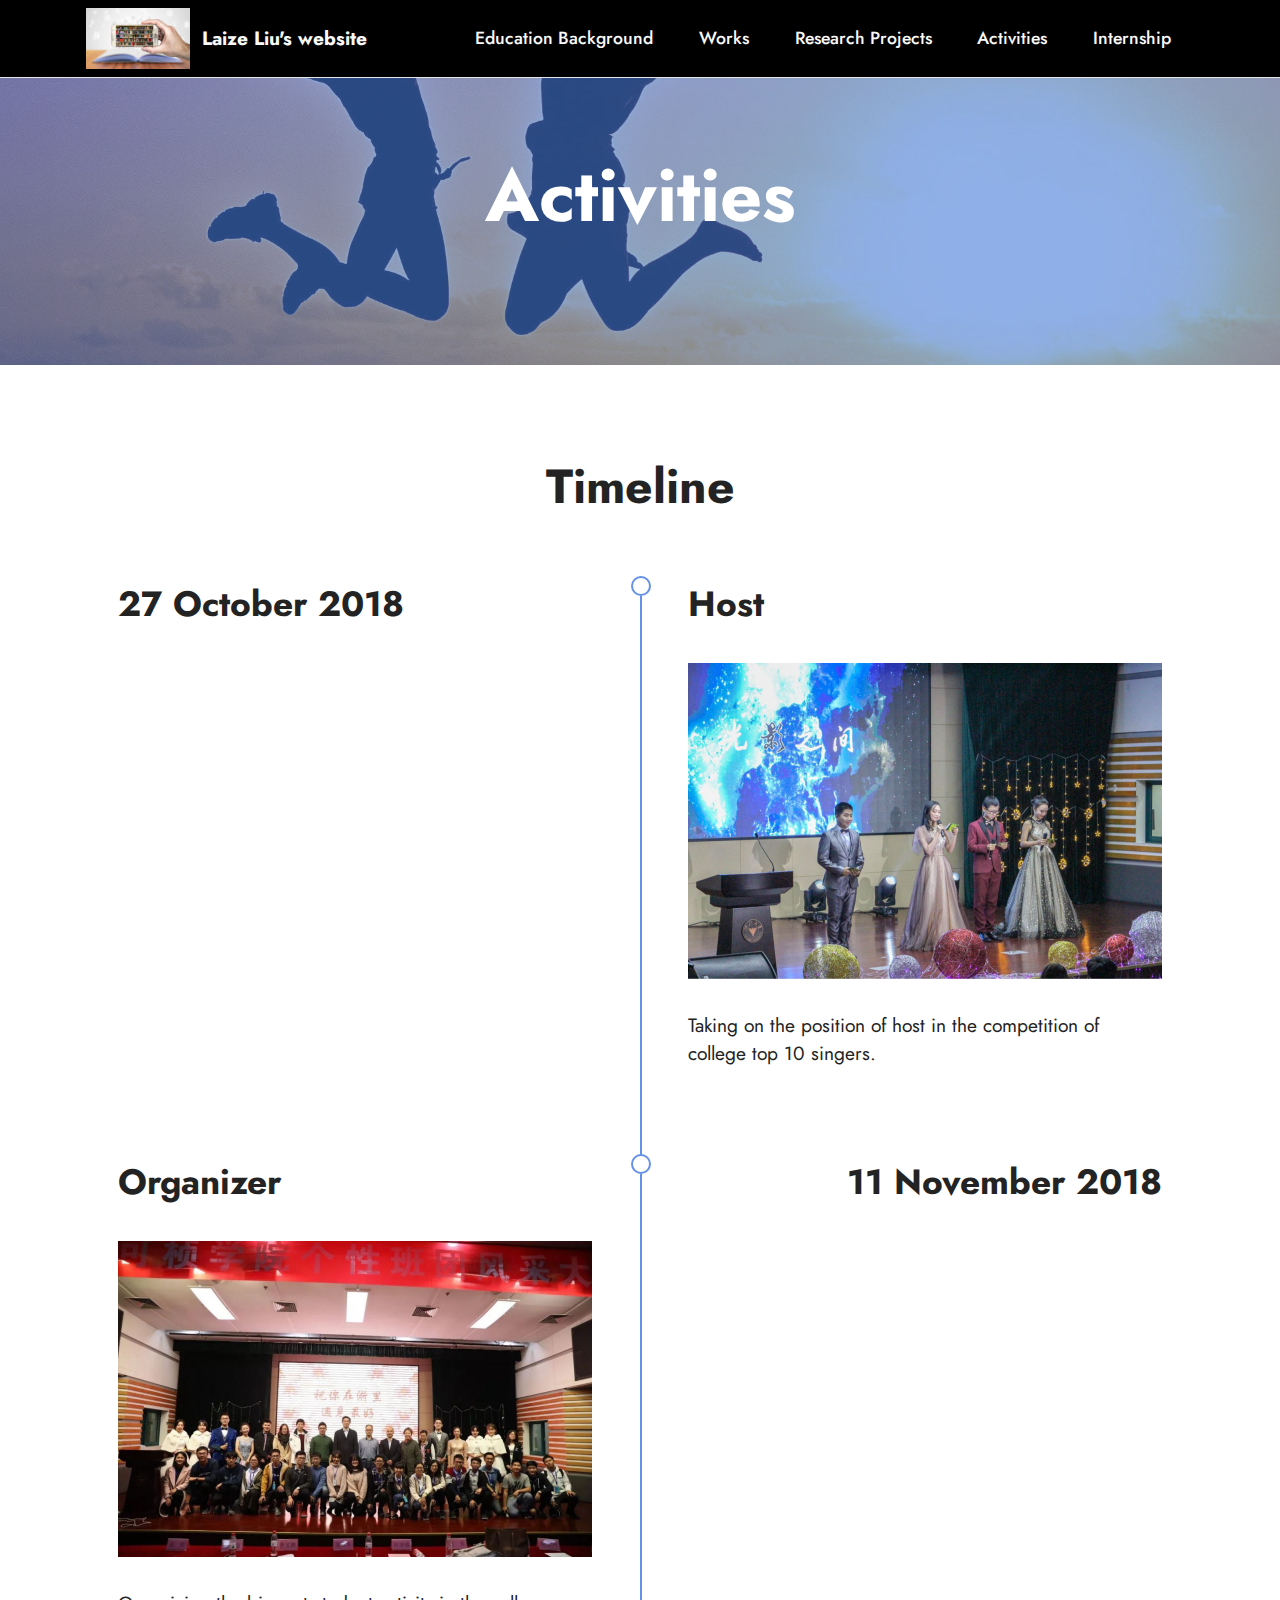
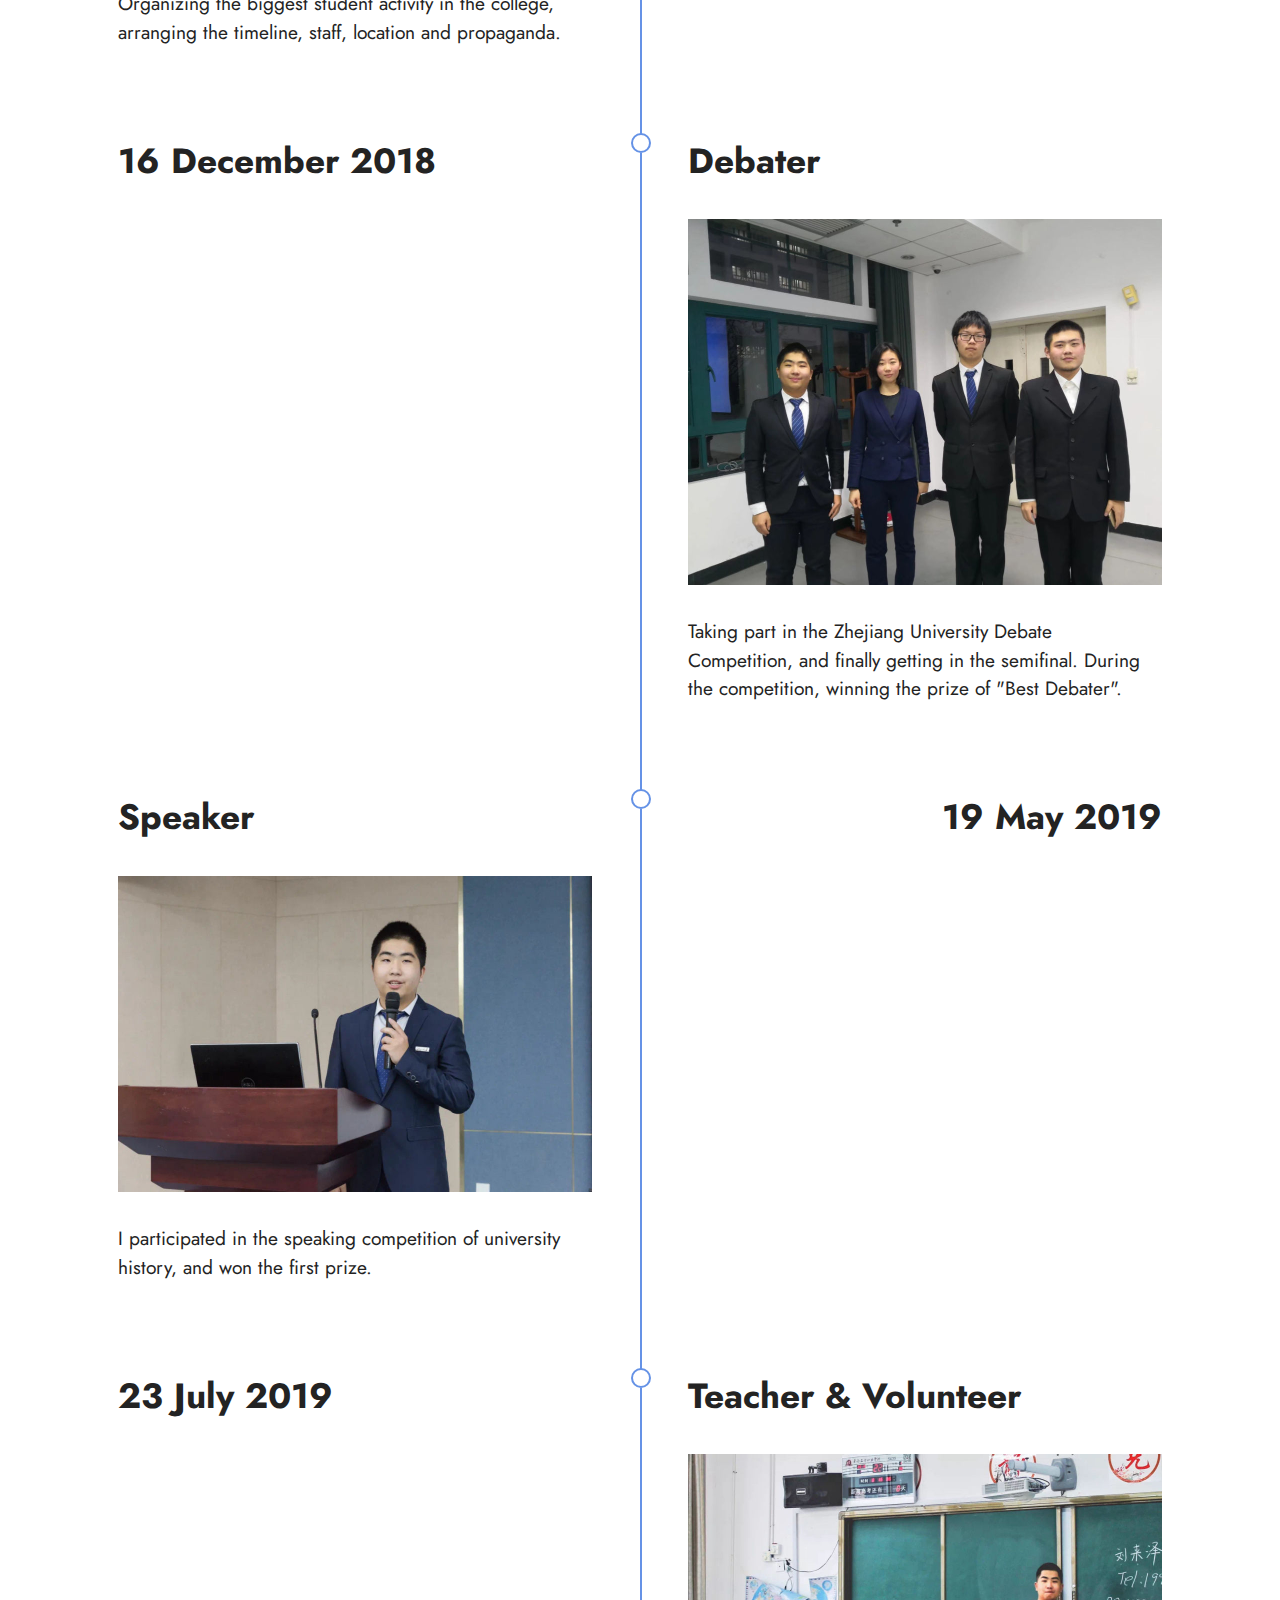
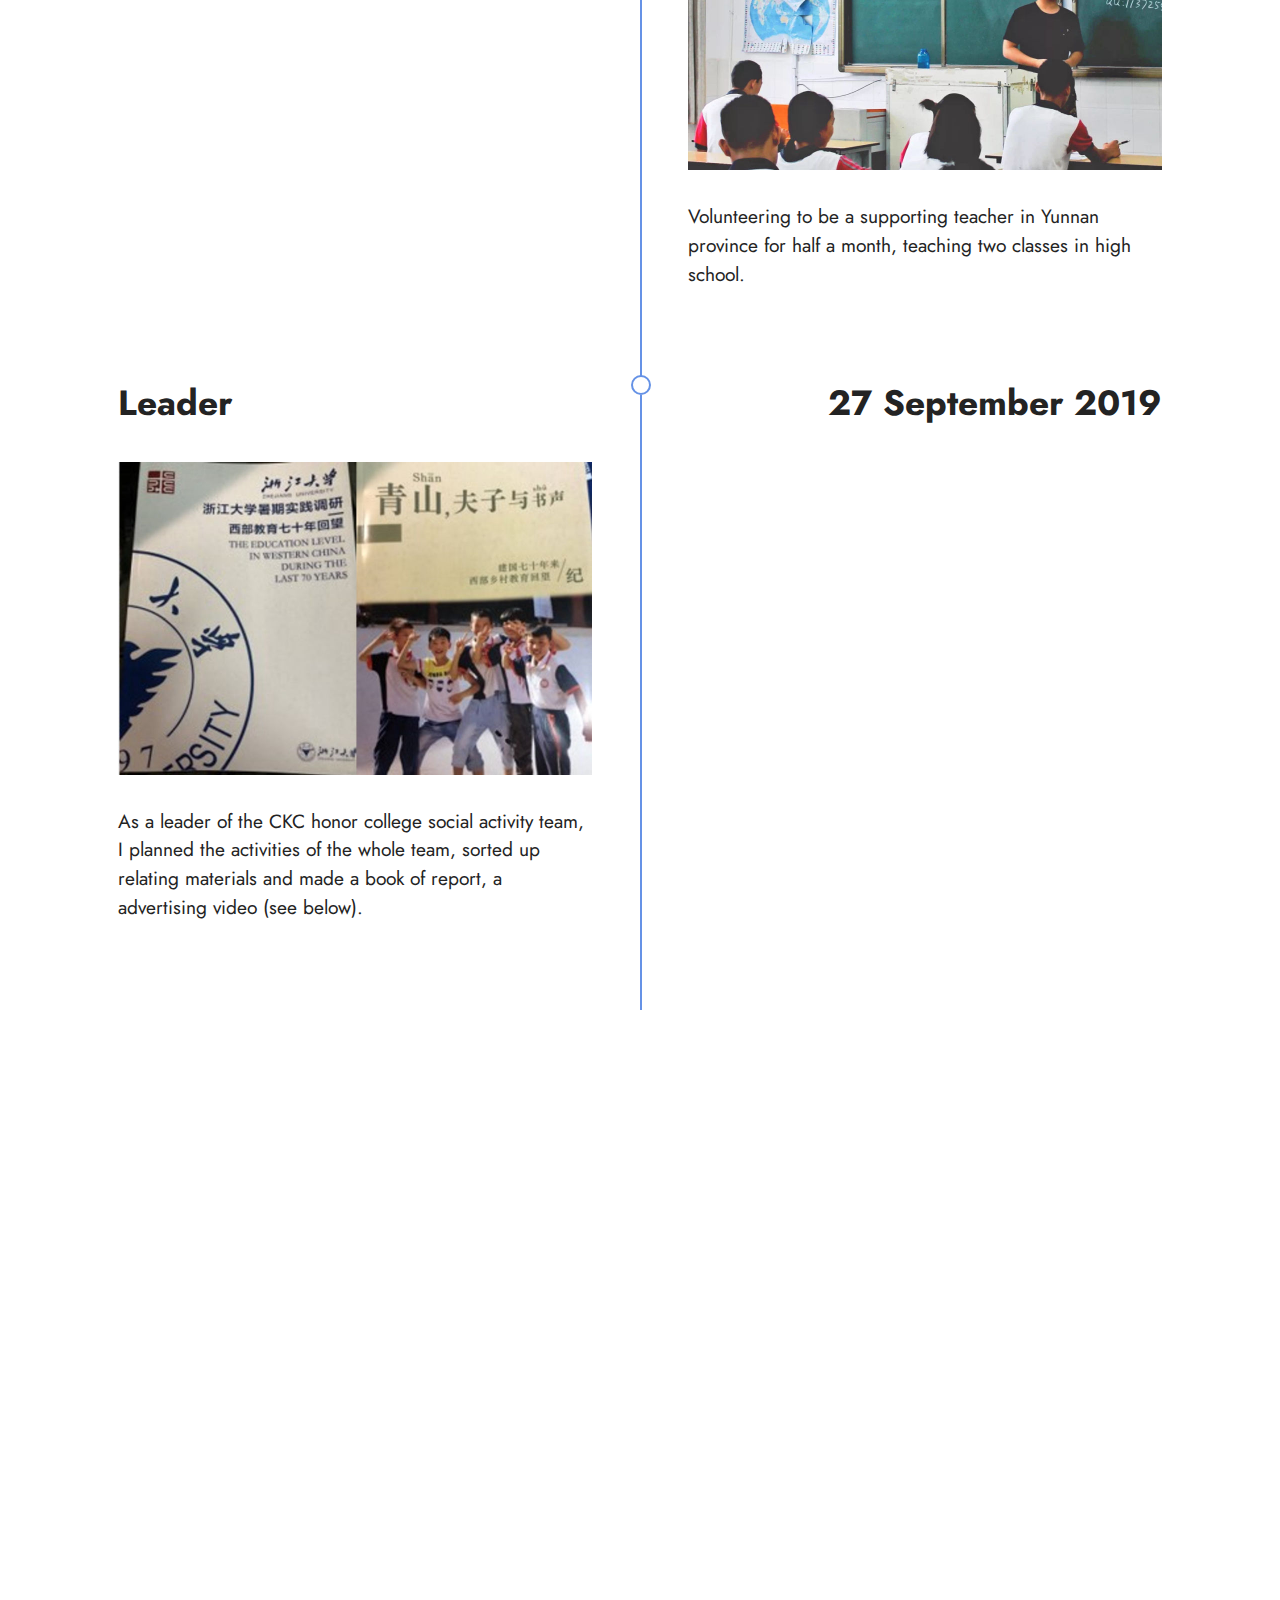
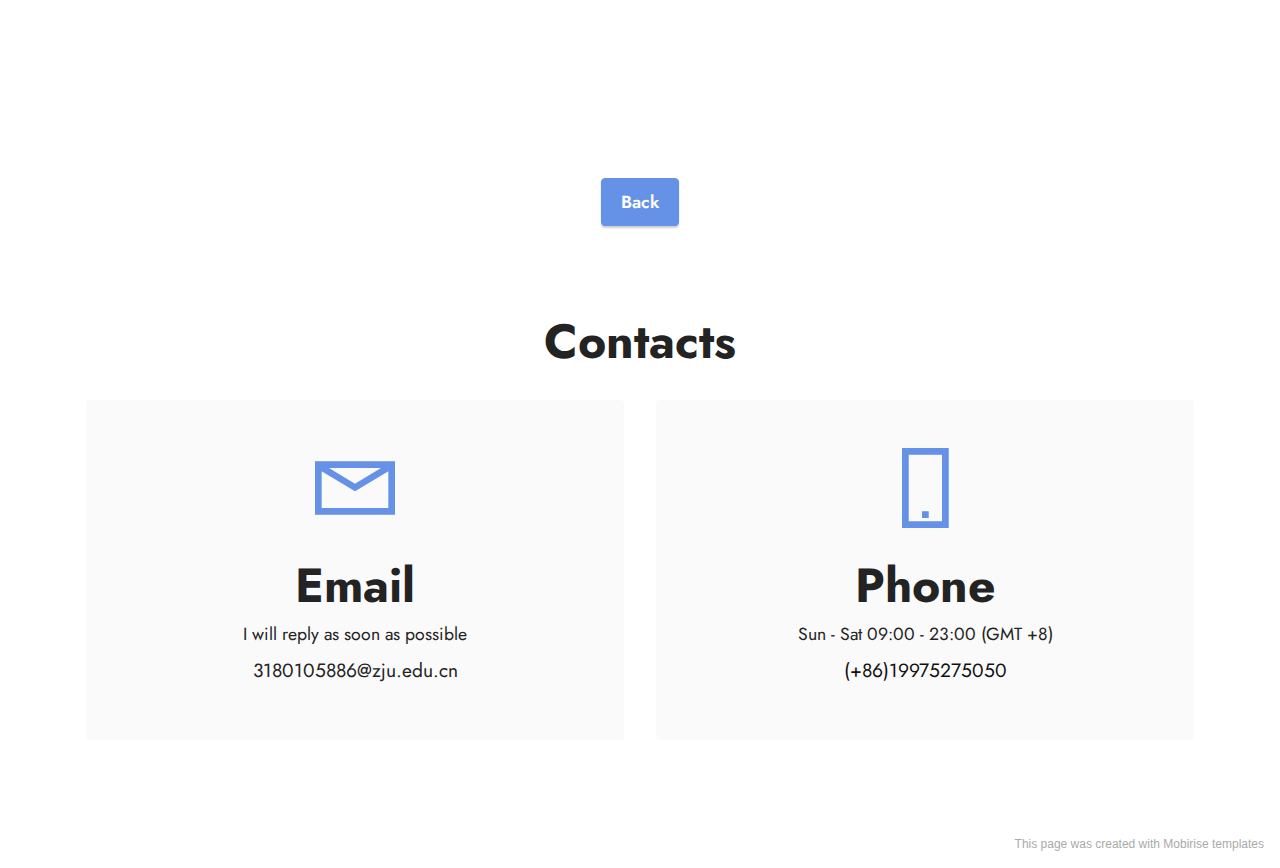
==== activities.html @ 21afbe55 "create github pages" ====
<!DOCTYPE html>
<html  >
<head>
  <!-- Site made with Mobirise Website Builder v5.3.5, https://mobirise.com -->
  <meta charset="UTF-8">
  <meta http-equiv="X-UA-Compatible" content="IE=edge">
  <meta name="generator" content="Mobirise v5.3.5, mobirise.com">
  <meta name="viewport" content="width=device-width, initial-scale=1, minimum-scale=1">
  <link rel="shortcut icon" href="assets/images/mbr-121x71.jpg" type="image/x-icon">
  <meta name="description" content="">
  
  
  <title>Activities</title>
  <link rel="stylesheet" href="assets/web/assets/mobirise-icons2/mobirise2.css">
  <link rel="stylesheet" href="assets/tether/tether.min.css">
  <link rel="stylesheet" href="assets/bootstrap/css/bootstrap.min.css">
  <link rel="stylesheet" href="assets/bootstrap/css/bootstrap-grid.min.css">
  <link rel="stylesheet" href="assets/bootstrap/css/bootstrap-reboot.min.css">
  <link rel="stylesheet" href="assets/dropdown/css/style.css">
  <link rel="stylesheet" href="assets/socicon/css/styles.css">
  <link rel="stylesheet" href="assets/theme/css/style.css">
  <link rel="preload" href="https://fonts.googleapis.com/css?family=Jost:100,200,300,400,500,600,700,800,900,100i,200i,300i,400i,500i,600i,700i,800i,900i&display=swap" as="style" onload="this.onload=null;this.rel='stylesheet'">
  <noscript><link rel="stylesheet" href="https://fonts.googleapis.com/css?family=Jost:100,200,300,400,500,600,700,800,900,100i,200i,300i,400i,500i,600i,700i,800i,900i&display=swap"></noscript>
  <link rel="preload" as="style" href="assets/mobirise/css/mbr-additional.css"><link rel="stylesheet" href="assets/mobirise/css/mbr-additional.css" type="text/css">
  
  
  
  
</head>
<body>
  
  <section class="menu cid-s48OLK6784" once="menu" id="menu1-2c">
    
    <nav class="navbar navbar-dropdown navbar-fixed-top navbar-expand-lg">
        <div class="container">
            <div class="navbar-brand">
                <span class="navbar-logo">
                    <a href="https://mobiri.se">
                        <img src="assets/images/mbr-121x71.jpg" alt="Mobirise" style="height: 3.8rem;">
                    </a>
                </span>
                <span class="navbar-caption-wrap"><a class="navbar-caption text-white text-primary display-7" href="index.html#header11-k">Laize Liu's website</a></span>
            </div>
            <button class="navbar-toggler" type="button" data-toggle="collapse" data-target="#navbarSupportedContent" aria-controls="navbarNavAltMarkup" aria-expanded="false" aria-label="Toggle navigation">
                <div class="hamburger">
                    <span></span>
                    <span></span>
                    <span></span>
                    <span></span>
                </div>
            </button>
            <div class="collapse navbar-collapse" id="navbarSupportedContent">
                <ul class="navbar-nav nav-dropdown nav-right" data-app-modern-menu="true"><li class="nav-item"><a class="nav-link link text-white text-primary display-4" href="page1.html#info3-1q">Education Background</a></li><li class="nav-item"><a class="nav-link link text-white text-primary display-4" href="page2.html#info3-1x">Works</a></li><li class="nav-item"><a class="nav-link link text-white text-primary display-4" href="page3.html#info3-27">Research Projects</a></li><li class="nav-item"><a class="nav-link link text-white text-primary display-4" href="page4.html#info3-2d">Activities</a></li><li class="nav-item"><a class="nav-link link text-white text-primary display-4" href="page5.html#info3-2h">Internship</a></li></ul>
                
                
            </div>
        </div>
    </nav>

</section>

<section class="info3 cid-sxgIgjSvx6" id="info3-2d">

    

    <div class="mbr-overlay" style="opacity: 0.6; background-color: rgb(68, 121, 217);">
    </div>

    <div class="container">
        <div class="row justify-content-center">
            <div class="card col-12 col-lg-10">
                <div class="card-wrapper">
                    <div class="card-box align-center">
                        <h4 class="card-title mbr-fonts-style align-center mb-4 display-1"><strong>Activities</strong></h4>
                        
                        
                    </div>
                </div>
            </div>
        </div>
    </div>
</section>

<section class="timeline1 cid-sxgIicBcne" id="timeline1-2e">
    
    
    <div class="timelines-container container" mbri-timelines="">
        <div class="mbr-section-head">
            <h3 class="mbr-section-title mbr-fonts-style align-center mb-0 display-2">
                <strong>Timeline</strong>
            </h3>
            
        </div>
        <div class="row timeline-element mb-2 mt-4">
            <div class="timeline-date col-12 col-md-6">
                <div class="timeline-date-wrapper">
                    <p class="mbr-timeline-date mbr-fonts-style display-5">
                        <strong>27 October 2018</strong></p>
                </div>
            </div>
            <span class="iconBackground"></span>
            <div class="col-12 col-md-6">
                <div class="timeline-text-wrapper">
                    <h4 class="mbr-timeline-title mbr-fonts-style mb-4 display-5">
                        <strong>Host</strong></h4>
                    <div class="image-wrapper mb-4">
                        <img src="assets/images/share-948x632.jpg" alt="Mobirise" title="">
                    </div>
                    <p class="mbr-text mbr-fonts-style display-7">Taking on the position of host in the competition of college top 10 singers.</p>
                </div>
            </div>
        </div>
        <div class="row timeline-element mb-2">
            <div class="col-12 col-md-6">
                <div class="timeline-text-wrapper">
                    <h4 class="mbr-timeline-title mbr-fonts-style mb-4 display-5">
                        <strong>Organizer</strong></h4>
                    <div class="image-wrapper mb-4">
                        <img src="assets/images/img-1909-948x632.jpg" alt="Mobirise" title="">
                    </div>
                    <p class="mbr-text mbr-fonts-style display-7">Organizing the biggest student activity in the college, arranging the timeline, staff, location and propaganda.</p>
                </div>
            </div>
            <span class="iconBackground"></span>
            <div class="timeline-date col-12 col-md-6">
                <div class="timeline-date-wrapper">
                    <p class="mbr-timeline-date mbr-fonts-style display-5"><strong>11 November 2018</strong></p>
                </div>
            </div>
        </div>
        <div class="row timeline-element mb-2">
            <div class="timeline-date col-12 col-md-6">
                <div class="timeline-date-wrapper">
                    <p class="mbr-timeline-date mbr-fonts-style display-5"><strong>16 December 2018</strong></p>
                </div>
            </div>
            <span class="iconBackground"></span>
            <div class="col-12 col-md-6">
                <div class="timeline-text-wrapper">
                    <h4 class="mbr-timeline-title mbr-fonts-style mb-4 display-5">
                        <strong>Debater</strong></h4>
                    <div class="image-wrapper mb-4">
                        <img src="assets/images/kjh-948x731.jpg" alt="Mobirise" title="">
                    </div>
                    <p class="mbr-text mbr-fonts-style display-7">Taking part in the Zhejiang University Debate Competition, and finally getting in the semifinal. During the competition, winning the prize of "Best Debater".</p>
                </div>
            </div>
        </div>
        <div class="row timeline-element mb-2">
            <div class="col-12 col-md-6">
                <div class="timeline-text-wrapper">
                    <h4 class="mbr-timeline-title mbr-fonts-style mb-4 display-5">
                        <strong>Speaker</strong></h4>
                    <div class="image-wrapper mb-4">
                        <img src="assets/images/img-1905-948x632.jpg" alt="Mobirise" title="">
                    </div>
                    <p class="mbr-text mbr-fonts-style display-7">
                        I participated in the speaking competition of university history, and won the first prize.</p>
                </div>
            </div>
            <span class="iconBackground"></span>
            <div class="timeline-date col-12 col-md-6">
                <div class="timeline-date-wrapper">
                    <p class="mbr-timeline-date mbr-fonts-style display-5"><strong>19 May 2019</strong></p>
                </div>
            </div>
        </div>
        <div class="row timeline-element mb-2">
            <div class="timeline-date col-12 col-md-6">
                <div class="timeline-date-wrapper">
                    <p class="mbr-timeline-date mbr-fonts-style display-5">
                        <strong>23 July 2019</strong></p>
                </div>
            </div>
            <span class="iconBackground"></span>
            <div class="col-12 col-md-6">
                <div class="timeline-text-wrapper">
                    <h4 class="mbr-timeline-title mbr-fonts-style mb-4 display-5">
                        <strong>Teacher &amp; Volunteer</strong></h4>
                    <div class="image-wrapper mb-4">
                        <img src="assets/images/img-1906-948x632.jpg" alt="Mobirise" title="">
                    </div>
                    <p class="mbr-text mbr-fonts-style display-7">
                        Volunteering to be a supporting teacher in Yunnan province for half a month, teaching two classes in high school.</p>
                </div>
            </div>
        </div>
        <div class="row timeline-element mb-2">
            <div class="col-12 col-md-6">
                <div class="timeline-text-wrapper">
                    <h4 class="mbr-timeline-title mbr-fonts-style mb-4 display-5">
                        <strong>Leader</strong></h4>
                    <div class="image-wrapper mb-4">
                        <img src="assets/images/10-948x626.jpg" alt="Mobirise" title="">
                    </div>
                    <p class="mbr-text mbr-fonts-style display-7">
                        As a leader of the CKC honor college social activity team, I planned the activities of the whole team, sorted up relating materials and made a book of report, a advertising video (see below).&nbsp;</p>
                </div>
            </div>
            <span class="iconBackground"></span>
            <div class="timeline-date col-12 col-md-6">
                <div class="timeline-date-wrapper">
                    <p class="mbr-timeline-date mbr-fonts-style display-5">
                        <strong>27 September 2019</strong></p>
                </div>
            </div>
        </div>
        
        
        
        
        
        
    </div>
</section>

<section class="video2 cid-sxgJTVZkA6" id="video2-2q">
    
    
    <div class="container-fluid">
        
        <div class="row justify-content-center mt-4">
            <div class="col-12 col-md-10 video-block">
                <div class="video-wrapper"><iframe class="mbr-embedded-video" src="https://www.youtube.com/embed/QUmuVmjD830?rel=0&amp;amp;showinfo=0&amp;autoplay=0&amp;loop=0" width="1280" height="720" frameborder="0" allowfullscreen></iframe></div>
                
            </div>
        </div>
    </div>
</section>

<section class="content11 cid-sxgJbMZyei" id="content11-2m">
    
    <div class="container">
        <div class="row justify-content-center">
            <div class="col-md-12 col-lg-9">
                <div class="mbr-section-btn align-center"><a class="btn btn-primary display-4" href="index.html#header11-k">Back</a></div>
            </div>
        </div>
    </div>
</section>

<section class="contacts1 cid-sxgIkEXhsC" id="contacts1-2f">

    

    
    <div class="container">
        <div class="mbr-section-head">
            <h3 class="mbr-section-title mbr-fonts-style align-center mb-0 display-2">
                <strong>Contacts</strong>
            </h3>
            
        </div>
        <div class="row justify-content-center mt-4">
            <div class="card col-12 col-lg-6">
                <div class="card-wrapper">
                    <div class="card-box align-center">
                        <div class="image-wrapper">
                            <span class="mbr-iconfont mobi-mbri-letter mobi-mbri"></span>
                        </div>
                        <h4 class="card-title mbr-fonts-style mb-2 display-2">
                            <strong>Email</strong>
                        </h4>
                        <p class="mbr-text mbr-fonts-style mb-2 display-4">I will reply as soon as possible</p>
                        <h5 class="link mbr-fonts-style display-7">3180105886@zju.edu.cn</h5>
                    </div>
                </div>
            </div>
            <div class="card col-12 col-lg-6">
                <div class="card-wrapper">
                    <div class="card-box align-center">
                        <div class="image-wrapper">
                            <span class="mbr-iconfont mobi-mbri-mobile-2 mobi-mbri"></span>
                        </div>
                        <h4 class="card-title mbr-fonts-style align-center mb-2 display-2">
                            <strong>Phone</strong>
                        </h4>
                        <p class="mbr-text mbr-fonts-style mb-2 display-4">Sun - Sat 09:00 - 23:00 (GMT +8)</p>
                        <h5 class="link mbr-black mbr-fonts-style display-7">(+86)19975275050</h5>
                    </div>
                </div>
            </div>
        </div>
    </div>
</section><section style="background-color: #fff; font-family: -apple-system, BlinkMacSystemFont, 'Segoe UI', 'Roboto', 'Helvetica Neue', Arial, sans-serif; color:#aaa; font-size:12px; padding: 0; align-items: center; display: flex;"><a href="https://mobirise.site/e" style="flex: 1 1; height: 3rem; padding-left: 1rem;"></a><p style="flex: 0 0 auto; margin:0; padding-right:1rem;"><a href="https://mobirise.site/r" style="color:#aaa;">This page</a> was created with Mobirise templates</p></section><script src="assets/web/assets/jquery/jquery.min.js"></script>  <script src="assets/popper/popper.min.js"></script>  <script src="assets/tether/tether.min.js"></script>  <script src="assets/bootstrap/js/bootstrap.min.js"></script>  <script src="assets/smoothscroll/smooth-scroll.js"></script>  <script src="assets/dropdown/js/nav-dropdown.js"></script>  <script src="assets/dropdown/js/navbar-dropdown.js"></script>  <script src="assets/touchswipe/jquery.touch-swipe.min.js"></script>  <script src="assets/playervimeo/vimeo_player.js"></script>  <script src="assets/theme/js/script.js"></script>  
  
  
</body>
</html>
---- assets/web/assets/mobirise-icons2/mobirise2.css ----
@font-face {
  font-family: 'Moririse2';
  font-display: swap;
  src:  url('mobirise2.eot?f2bix4');
  src:  url('mobirise2.eot?f2bix4#iefix') format('embedded-opentype'),
    url('mobirise2.ttf?f2bix4') format('truetype'),
    url('mobirise2.woff?f2bix4') format('woff'),
    url('mobirise2.svg?f2bix4#mobirise2') format('svg');
  font-weight: normal;
  font-style: normal;
}

[class^="mobi-"], [class*=" mobi-"] {
  /* use !important to prevent issues with browser extensions that change fonts */
  font-family: 'Moririse2' !important;
  speak: none;
  font-style: normal;
  font-weight: normal;
  font-variant: normal;
  text-transform: none;
  line-height: 1;

  /* Better Font Rendering =========== */
  -webkit-font-smoothing: antialiased;
  -moz-osx-font-smoothing: grayscale;
}

.mobi-mbri-add-submenu:before {
  content: "\e900";
}
.mobi-mbri-alert:before {
  content: "\e901";
}
.mobi-mbri-align-center:before {
  content: "\e902";
}
.mobi-mbri-align-justify:before {
  content: "\e903";
}
.mobi-mbri-align-left:before {
  content: "\e904";
}
.mobi-mbri-align-right:before {
  content: "\e905";
}
.mobi-mbri-android:before {
  content: "\e906";
}
.mobi-mbri-apple:before {
  content: "\e907";
}
.mobi-mbri-arrow-down:before {
  content: "\e908";
}
.mobi-mbri-arrow-next:before {
  content: "\e909";
}
.mobi-mbri-arrow-prev:before {
  content: "\e90a";
}
.mobi-mbri-arrow-up:before {
  content: "\e90b";
}
.mobi-mbri-bold:before {
  content: "\e90c";
}
.mobi-mbri-bookmark:before {
  content: "\e90d";
}
.mobi-mbri-bootstrap:before {
  content: "\e90e";
}
.mobi-mbri-briefcase:before {
  content: "\e90f";
}
.mobi-mbri-browse:before {
  content: "\e910";
}
.mobi-mbri-bulleted-list:before {
  content: "\e911";
}
.mobi-mbri-calendar:before {
  content: "\e912";
}
.mobi-mbri-camera:before {
  content: "\e913";
}
.mobi-mbri-cart-add:before {
  content: "\e914";
}
.mobi-mbri-cart-full:before {
  content: "\e915";
}
.mobi-mbri-cash:before {
  content: "\e916";
}
.mobi-mbri-change-style:before {
  content: "\e917";
}
.mobi-mbri-chat:before {
  content: "\e918";
}
.mobi-mbri-clock:before {
  content: "\e919";
}
.mobi-mbri-close:before {
  content: "\e91a";
}
.mobi-mbri-cloud:before {
  content: "\e91b";
}
.mobi-mbri-code:before {
  content: "\e91c";
}
.mobi-mbri-contact-form:before {
  content: "\e91d";
}
.mobi-mbri-credit-card:before {
  content: "\e91e";
}
.mobi-mbri-cursor-click:before {
  content: "\e91f";
}
.mobi-mbri-cust-feedback:before {
  content: "\e920";
}
.mobi-mbri-database:before {
  content: "\e921";
}
.mobi-mbri-delivery:before {
  content: "\e922";
}
.mobi-mbri-desktop:before {
  content: "\e923";
}
.mobi-mbri-devices:before {
  content: "\e924";
}
.mobi-mbri-down:before {
  content: "\e925";
}
.mobi-mbri-download-2:before {
  content: "\e926";
}
.mobi-mbri-download:before {
  content: "\e927";
}
.mobi-mbri-drag-n-drop-2:before {
  content: "\e928";
}
.mobi-mbri-drag-n-drop:before {
  content: "\e929";
}
.mobi-mbri-edit-2:before {
  content: "\e92a";
}
.mobi-mbri-edit:before {
  content: "\e92b";
}
.mobi-mbri-error:before {
  content: "\e92c";
}
.mobi-mbri-extension:before {
  content: "\e92d";
}
.mobi-mbri-features:before {
  content: "\e92e";
}
.mobi-mbri-file:before {
  content: "\e92f";
}
.mobi-mbri-flag:before {
  content: "\e930";
}
.mobi-mbri-folder:before {
  content: "\e931";
}
.mobi-mbri-gift:before {
  content: "\e932";
}
.mobi-mbri-github:before {
  content: "\e933";
}
.mobi-mbri-globe-2:before {
  content: "\e934";
}
.mobi-mbri-globe:before {
  content: "\e935";
}
.mobi-mbri-growing-chart:before {
  content: "\e936";
}
.mobi-mbri-hearth:before {
  content: "\e937";
}
.mobi-mbri-help:before {
  content: "\e938";
}
.mobi-mbri-home:before {
  content: "\e939";
}
.mobi-mbri-hot-cup:before {
  content: "\e93a";
}
.mobi-mbri-idea:before {
  content: "\e93b";
}
.mobi-mbri-image-gallery:before {
  content: "\e93c";
}
.mobi-mbri-image-slider:before {
  content: "\e93d";
}
.mobi-mbri-info:before {
  content: "\e93e";
}
.mobi-mbri-italic:before {
  content: "\e93f";
}
.mobi-mbri-key:before {
  content: "\e940";
}
.mobi-mbri-laptop:before {
  content: "\e941";
}
.mobi-mbri-layers:before {
  content: "\e942";
}
.mobi-mbri-left-right:before {
  content: "\e943";
}
.mobi-mbri-left:before {
  content: "\e944";
}
.mobi-mbri-letter:before {
  content: "\e945";
}
.mobi-mbri-like:before {
  content: "\e946";
}
.mobi-mbri-link:before {
  content: "\e947";
}
.mobi-mbri-lock:before {
  content: "\e948";
}
.mobi-mbri-login:before {
  content: "\e949";
}
.mobi-mbri-logout:before {
  content: "\e94a";
}
.mobi-mbri-magic-stick:before {
  content: "\e94b";
}
.mobi-mbri-map-pin:before {
  content: "\e94c";
}
.mobi-mbri-menu:before {
  content: "\e94d";
}
.mobi-mbri-mobile-2:before {
  content: "\e94e";
}
.mobi-mbri-mobile-horizontal:before {
  content: "\e94f";
}
.mobi-mbri-mobile:before {
  content: "\e950";
}
.mobi-mbri-mobirise:before {
  content: "\e951";
}
.mobi-mbri-more-horizontal:before {
  content: "\e952";
}
.mobi-mbri-more-vertical:before {
  content: "\e953";
}
.mobi-mbri-music:before {
  content: "\e954";
}
.mobi-mbri-new-file:before {
  content: "\e955";
}
.mobi-mbri-numbered-list:before {
  content: "\e956";
}
.mobi-mbri-opened-folder:before {
  content: "\e957";
}
.mobi-mbri-pages:before {
  content: "\e958";
}
.mobi-mbri-paper-plane:before {
  content: "\e959";
}
.mobi-mbri-paperclip:before {
  content: "\e95a";
}
.mobi-mbri-phone:before {
  content: "\e95b";
}
.mobi-mbri-photo:before {
  content: "\e95c";
}
.mobi-mbri-photos:before {
  content: "\e95d";
}
.mobi-mbri-pin:before {
  content: "\e95e";
}
.mobi-mbri-play:before {
  content: "\e95f";
}
.mobi-mbri-plus:before {
  content: "\e960";
}
.mobi-mbri-preview:before {
  content: "\e961";
}
.mobi-mbri-print:before {
  content: "\e962";
}
.mobi-mbri-protect:before {
  content: "\e963";
}
.mobi-mbri-question:before {
  content: "\e964";
}
.mobi-mbri-quote-left:before {
  content: "\e965";
}
.mobi-mbri-quote-right:before {
  content: "\e966";
}
.mobi-mbri-redo:before {
  content: "\e967";
}
.mobi-mbri-refresh:before {
  content: "\e968";
}
.mobi-mbri-responsive-2:before {
  content: "\e969";
}
.mobi-mbri-responsive:before {
  content: "\e96a";
}
.mobi-mbri-right:before {
  content: "\e96b";
}
.mobi-mbri-rocket:before {
  content: "\e96c";
}
.mobi-mbri-sad-face:before {
  content: "\e96d";
}
.mobi-mbri-sale:before {
  content: "\e96e";
}
.mobi-mbri-save:before {
  content: "\e96f";
}
.mobi-mbri-search:before {
  content: "\e970";
}
.mobi-mbri-setting-2:before {
  content: "\e971";
}
.mobi-mbri-setting-3:before {
  content: "\e972";
}
.mobi-mbri-setting:before {
  content: "\e973";
}
.mobi-mbri-share:before {
  content: "\e974";
}
.mobi-mbri-shopping-bag:before {
  content: "\e975";
}
.mobi-mbri-shopping-basket:before {
  content: "\e976";
}
.mobi-mbri-shopping-cart:before {
  content: "\e977";
}
.mobi-mbri-sites:before {
  content: "\e978";
}
.mobi-mbri-smile-face:before {
  content: "\e979";
}
.mobi-mbri-speed:before {
  content: "\e97a";
}
.mobi-mbri-star:before {
  content: "\e97b";
}
.mobi-mbri-success:before {
  content: "\e97c";
}
.mobi-mbri-sun:before {
  content: "\e97d";
}
.mobi-mbri-sun2:before {
  content: "\e97e";
}
.mobi-mbri-tablet-vertical:before {
  content: "\e97f";
}
.mobi-mbri-tablet:before {
  content: "\e980";
}
.mobi-mbri-target:before {
  content: "\e981";
}
.mobi-mbri-timer:before {
  content: "\e982";
}
.mobi-mbri-to-ftp:before {
  content: "\e983";
}
.mobi-mbri-to-local-drive:before {
  content: "\e984";
}
.mobi-mbri-touch-swipe:before {
  content: "\e985";
}
.mobi-mbri-touch:before {
  content: "\e986";
}
.mobi-mbri-trash:before {
  content: "\e987";
}
.mobi-mbri-underline:before {
  content: "\e988";
}
.mobi-mbri-undo:before {
  content: "\e989";
}
.mobi-mbri-unlink:before {
  content: "\e98a";
}
.mobi-mbri-unlock:before {
  content: "\e98b";
}
.mobi-mbri-up-down:before {
  content: "\e98c";
}
.mobi-mbri-up:before {
  content: "\e98d";
}
.mobi-mbri-update:before {
  content: "\e98e";
}
.mobi-mbri-upload-2:before {
  content: "\e98f";
}
.mobi-mbri-upload:before {
  content: "\e990";
}
.mobi-mbri-user-2:before {
  content: "\e991";
}
.mobi-mbri-user:before {
  content: "\e992";
}
.mobi-mbri-users:before {
  content: "\e993";
}
.mobi-mbri-video-play:before {
  content: "\e994";
}
.mobi-mbri-video:before {
  content: "\e995";
}
.mobi-mbri-watch:before {
  content: "\e996";
}
.mobi-mbri-website-theme-2:before {
  content: "\e997";
}
.mobi-mbri-website-theme:before {
  content: "\e998";
}
.mobi-mbri-wifi:before {
  content: "\e999";
}
.mobi-mbri-windows:before {
  content: "\e99a";
}
.mobi-mbri-zoom-in:before {
  content: "\e99b";
}
.mobi-mbri-zoom-out:before {
  content: "\e99c";
}
---- assets/dropdown/css/style.css ----
.navbar-dropdown {
  left: 0;
  padding: 0;
  position: absolute;
  right: 0;
  top: 0;
  transition: all 0.45s ease;
  z-index: 1030;
  background: #282828; }
  .navbar-dropdown .navbar-logo {
    margin-right: 0.8rem;
    transition: margin 0.3s ease-in-out;
    vertical-align: middle; }
    .navbar-dropdown .navbar-logo img {
      height: 3.125rem;
      transition: all 0.3s ease-in-out; }
    .navbar-dropdown .navbar-logo.mbr-iconfont {
      font-size: 3.125rem;
      line-height: 3.125rem; }
  .navbar-dropdown .navbar-caption {
    font-weight: 700;
    white-space: normal;
    vertical-align: -4px;
    line-height: 3.125rem !important; }
    .navbar-dropdown .navbar-caption, .navbar-dropdown .navbar-caption:hover {
      color: inherit;
      text-decoration: none; }
  .navbar-dropdown .mbr-iconfont + .navbar-caption {
    vertical-align: -1px; }
  .navbar-dropdown.navbar-fixed-top {
    position: fixed; }
  .navbar-dropdown .navbar-brand span {
    vertical-align: -4px; }
  .navbar-dropdown.bg-color.transparent {
    background: none; }
  .navbar-dropdown.navbar-short .navbar-brand {
    padding: 0.625rem 0; }
    .navbar-dropdown.navbar-short .navbar-brand span {
      vertical-align: -1px; }
  .navbar-dropdown.navbar-short .navbar-caption {
    line-height: 2.375rem !important;
    vertical-align: -2px; }
  .navbar-dropdown.navbar-short .navbar-logo {
    margin-right: 0.5rem; }
    .navbar-dropdown.navbar-short .navbar-logo img {
      height: 2.375rem; }
    .navbar-dropdown.navbar-short .navbar-logo.mbr-iconfont {
      font-size: 2.375rem;
      line-height: 2.375rem; }
  .navbar-dropdown.navbar-short .mbr-table-cell {
    height: 3.625rem; }
  .navbar-dropdown .navbar-close {
    left: 0.6875rem;
    position: fixed;
    top: 0.75rem;
    z-index: 1000; }
  .navbar-dropdown .hamburger-icon {
    content: "";
    display: inline-block;
    vertical-align: middle;
    width: 16px;
    -webkit-box-shadow: 0 -6px 0 1px #282828,0 0 0 1px #282828,0 6px 0 1px #282828;
    -moz-box-shadow: 0 -6px 0 1px #282828,0 0 0 1px #282828,0 6px 0 1px #282828;
    box-shadow: 0 -6px 0 1px #282828,0 0 0 1px #282828,0 6px 0 1px #282828; }

.dropdown-menu .dropdown-toggle[data-toggle="dropdown-submenu"]::after {
  border-bottom: 0.35em solid transparent;
  border-left: 0.35em solid;
  border-right: 0;
  border-top: 0.35em solid transparent;
  margin-left: 0.3rem; }

.dropdown-menu .dropdown-item:focus {
  outline: 0; }

.nav-dropdown {
  font-size: 0.75rem;
  font-weight: 500;
  height: auto !important; }
  .nav-dropdown .nav-btn {
    padding-left: 1rem; }
  .nav-dropdown .link {
    margin: .667em 1.667em;
    font-weight: 500;
    padding: 0;
    transition: color .2s ease-in-out; }
    .nav-dropdown .link.dropdown-toggle {
      margin-right: 2.583em; }
      .nav-dropdown .link.dropdown-toggle::after {
        margin-left: .25rem;
        border-top: 0.35em solid;
        border-right: 0.35em solid transparent;
        border-left: 0.35em solid transparent;
        border-bottom: 0; }
      .nav-dropdown .link.dropdown-toggle[aria-expanded="true"] {
        margin: 0;
        padding: 0.667em 3.263em  0.667em 1.667em; }
  .nav-dropdown .link::after,
  .nav-dropdown .dropdown-item::after {
    color: inherit; }
  .nav-dropdown .btn {
    font-size: 0.75rem;
    font-weight: 700;
    letter-spacing: 0;
    margin-bottom: 0;
    padding-left: 1.25rem;
    padding-right: 1.25rem; }
  .nav-dropdown .dropdown-menu {
    border-radius: 0;
    border: 0;
    left: 0;
    margin: 0;
    padding-bottom: 1.25rem;
    padding-top: 1.25rem;
    position: relative; }
  .nav-dropdown .dropdown-submenu {
    margin-left: 0.125rem;
    top: 0; }
  .nav-dropdown .dropdown-item {
    font-weight: 500;
    line-height: 2;
    padding: 0.3846em 4.615em 0.3846em 1.5385em;
    position: relative;
    transition: color .2s ease-in-out, background-color .2s ease-in-out; }
    .nav-dropdown .dropdown-item::after {
      margin-top: -0.3077em;
      position: absolute;
      right: 1.1538em;
      top: 50%; }
    .nav-dropdown .dropdown-item:focus, .nav-dropdown .dropdown-item:hover {
      background: none; }

@media (max-width: 767px) {
  .nav-dropdown.navbar-toggleable-sm {
    bottom: 0;
    display: none;
    left: 0;
    overflow-x: hidden;
    position: fixed;
    top: 0;
    transform: translateX(-100%);
    -ms-transform: translateX(-100%);
    -webkit-transform: translateX(-100%);
    width: 18.75rem;
    z-index: 999; } }
.nav-dropdown.navbar-toggleable-xl {
  bottom: 0;
  display: none;
  left: 0;
  overflow-x: hidden;
  position: fixed;
  top: 0;
  transform: translateX(-100%);
  -ms-transform: translateX(-100%);
  -webkit-transform: translateX(-100%);
  width: 18.75rem;
  z-index: 999; }

.nav-dropdown-sm {
  display: block !important;
  overflow-x: hidden;
  overflow: auto;
  padding-top: 3.875rem; }
  .nav-dropdown-sm::after {
    content: "";
    display: block;
    height: 3rem;
    width: 100%; }
  .nav-dropdown-sm.collapse.in ~ .navbar-close {
    display: block !important; }
  .nav-dropdown-sm.collapsing, .nav-dropdown-sm.collapse.in {
    transform: translateX(0);
    -ms-transform: translateX(0);
    -webkit-transform: translateX(0);
    transition: all 0.25s ease-out;
    -webkit-transition: all 0.25s ease-out;
    background: #282828; }
  .nav-dropdown-sm.collapsing[aria-expanded="false"] {
    transform: translateX(-100%);
    -ms-transform: translateX(-100%);
    -webkit-transform: translateX(-100%); }
  .nav-dropdown-sm .nav-item {
    display: block;
    margin-left: 0 !important;
    padding-left: 0; }
  .nav-dropdown-sm .link,
  .nav-dropdown-sm .dropdown-item {
    border-top: 1px dotted rgba(255, 255, 255, 0.1);
    font-size: 0.8125rem;
    line-height: 1.6;
    margin: 0 !important;
    padding: 0.875rem 2.4rem 0.875rem 1.5625rem !important;
    position: relative;
    white-space: normal; }
    .nav-dropdown-sm .link:focus, .nav-dropdown-sm .link:hover,
    .nav-dropdown-sm .dropdown-item:focus,
    .nav-dropdown-sm .dropdown-item:hover {
      background: rgba(0, 0, 0, 0.2) !important;
      color: #c0a375; }
  .nav-dropdown-sm .nav-btn {
    position: relative;
    padding: 1.5625rem 1.5625rem 0 1.5625rem; }
    .nav-dropdown-sm .nav-btn::before {
      border-top: 1px dotted rgba(255, 255, 255, 0.1);
      content: "";
      left: 0;
      position: absolute;
      top: 0;
      width: 100%; }
    .nav-dropdown-sm .nav-btn + .nav-btn {
      padding-top: 0.625rem; }
      .nav-dropdown-sm .nav-btn + .nav-btn::before {
        display: none; }
  .nav-dropdown-sm .btn {
    padding: 0.625rem 0; }
  .nav-dropdown-sm .dropdown-toggle[data-toggle="dropdown-submenu"]::after {
    margin-left: .25rem;
    border-top: 0.35em solid;
    border-right: 0.35em solid transparent;
    border-left: 0.35em solid transparent;
    border-bottom: 0; }
  .nav-dropdown-sm .dropdown-toggle[data-toggle="dropdown-submenu"][aria-expanded="true"]::after {
    border-top: 0;
    border-right: 0.35em solid transparent;
    border-left: 0.35em solid transparent;
    border-bottom: 0.35em solid; }
  .nav-dropdown-sm .dropdown-menu {
    margin: 0;
    padding: 0;
    position: relative;
    top: 0;
    left: 0;
    width: 100%;
    border: 0;
    float: none;
    border-radius: 0;
    background: none; }
  .nav-dropdown-sm .dropdown-submenu {
    left: 100%;
    margin-left: 0.125rem;
    margin-top: -1.25rem;
    top: 0; }

.navbar-toggleable-sm .nav-dropdown .dropdown-menu {
  position: absolute; }

.navbar-toggleable-sm .nav-dropdown .dropdown-submenu {
  left: 100%;
  margin-left: 0.125rem;
  margin-top: -1.25rem;
  top: 0; }

.navbar-toggleable-sm.opened .nav-dropdown .dropdown-menu {
  position: relative; }

.navbar-toggleable-sm.opened .nav-dropdown .dropdown-submenu {
  left: 0;
  margin-left: 00rem;
  margin-top: 0rem;
  top: 0; }

.is-builder .nav-dropdown.collapsing {
  transition: none !important; }

/*# sourceMappingURL=style.css.map */
---- assets/socicon/css/styles.css ----
@charset "UTF-8";

@font-face {
  font-family: 'Socicon';
  src:  url('../fonts/socicon.eot');
  src:  url('../fonts/socicon.eot?#iefix') format('embedded-opentype'),
    url('../fonts/socicon.woff2') format('woff2'),
    url('../fonts/socicon.ttf') format('truetype'),
    url('../fonts/socicon.woff') format('woff'),
    url('../fonts/socicon.svg#socicon') format('svg');
  font-weight: normal;
  font-style: normal;
  font-display: swap;
}

[data-icon]:before {
  font-family: "socicon" !important;
  content: attr(data-icon);
  font-style: normal !important;
  font-weight: normal !important;
  font-variant: normal !important;
  text-transform: none !important;
  speak: none;
  line-height: 1;
  -webkit-font-smoothing: antialiased;
  -moz-osx-font-smoothing: grayscale;
}

[class^="socicon-"], [class*=" socicon-"] {
  /* use !important to prevent issues with browser extensions that change fonts */
  font-family: 'Socicon' !important;
  speak: none;
  font-style: normal;
  font-weight: normal;
  font-variant: normal;
  text-transform: none;
  line-height: 1;

  /* Better Font Rendering =========== */
  -webkit-font-smoothing: antialiased;
  -moz-osx-font-smoothing: grayscale;
}

.socicon-eitaa:before {
  content: "\e97c";
}
.socicon-soroush:before {
  content: "\e97d";
}
.socicon-bale:before {
  content: "\e97e";
}
.socicon-zazzle:before {
  content: "\e97b";
}
.socicon-society6:before {
  content: "\e97a";
}
.socicon-redbubble:before {
  content: "\e979";
}
.socicon-avvo:before {
  content: "\e978";
}
.socicon-stitcher:before {
  content: "\e977";
}
.socicon-googlehangouts:before {
  content: "\e974";
}
.socicon-dlive:before {
  content: "\e975";
}
.socicon-vsco:before {
  content: "\e976";
}
.socicon-flipboard:before {
  content: "\e973";
}
.socicon-ubuntu:before {
  content: "\e958";
}
.socicon-artstation:before {
  content: "\e959";
}
.socicon-invision:before {
  content: "\e95a";
}
.socicon-torial:before {
  content: "\e95b";
}
.socicon-collectorz:before {
  content: "\e95c";
}
.socicon-seenthis:before {
  content: "\e95d";
}
.socicon-googleplaymusic:before {
  content: "\e95e";
}
.socicon-debian:before {
  content: "\e95f";
}
.socicon-filmfreeway:before {
  content: "\e960";
}
.socicon-gnome:before {
  content: "\e961";
}
.socicon-itchio:before {
  content: "\e962";
}
.socicon-jamendo:before {
  content: "\e963";
}
.socicon-mix:before {
  content: "\e964";
}
.socicon-sharepoint:before {
  content: "\e965";
}
.socicon-tinder:before {
  content: "\e966";
}
.socicon-windguru:before {
  content: "\e967";
}
.socicon-cdbaby:before {
  content: "\e968";
}
.socicon-elementaryos:before {
  content: "\e969";
}
.socicon-stage32:before {
  content: "\e96a";
}
.socicon-tiktok:before {
  content: "\e96b";
}
.socicon-gitter:before {
  content: "\e96c";
}
.socicon-letterboxd:before {
  content: "\e96d";
}
.socicon-threema:before {
  content: "\e96e";
}
.socicon-splice:before {
  content: "\e96f";
}
.socicon-metapop:before {
  content: "\e970";
}
.socicon-naver:before {
  content: "\e971";
}
.socicon-remote:before {
  content: "\e972";
}
.socicon-internet:before {
  content: "\e957";
}
.socicon-moddb:before {
  content: "\e94b";
}
.socicon-indiedb:before {
  content: "\e94c";
}
.socicon-traxsource:before {
  content: "\e94d";
}
.socicon-gamefor:before {
  content: "\e94e";
}
.socicon-pixiv:before {
  content: "\e94f";
}
.socicon-myanimelist:before {
  content: "\e950";
}
.socicon-blackberry:before {
  content: "\e951";
}
.socicon-wickr:before {
  content: "\e952";
}
.socicon-spip:before {
  content: "\e953";
}
.socicon-napster:before {
  content: "\e954";
}
.socicon-beatport:before {
  content: "\e955";
}
.socicon-hackerone:before {
  content: "\e956";
}
.socicon-hackernews:before {
  content: "\e946";
}
.socicon-smashwords:before {
  content: "\e947";
}
.socicon-kobo:before {
  content: "\e948";
}
.socicon-bookbub:before {
  content: "\e949";
}
.socicon-mailru:before {
  content: "\e94a";
}
.socicon-gitlab:before {
  content: "\e945";
}
.socicon-instructables:before {
  content: "\e944";
}
.socicon-portfolio:before {
  content: "\e943";
}
.socicon-codered:before {
  content: "\e940";
}
.socicon-origin:before {
  content: "\e941";
}
.socicon-nextdoor:before {
  content: "\e942";
}
.socicon-udemy:before {
  content: "\e93f";
}
.socicon-livemaster:before {
  content: "\e93e";
}
.socicon-crunchbase:before {
  content: "\e93b";
}
.socicon-homefy:before {
  content: "\e93c";
}
.socicon-calendly:before {
  content: "\e93d";
}
.socicon-realtor:before {
  content: "\e90f";
}
.socicon-tidal:before {
  content: "\e910";
}
.socicon-qobuz:before {
  content: "\e911";
}
.socicon-natgeo:before {
  content: "\e912";
}
.socicon-mastodon:before {
  content: "\e913";
}
.socicon-unsplash:before {
  content: "\e914";
}
.socicon-homeadvisor:before {
  content: "\e915";
}
.socicon-angieslist:before {
  content: "\e916";
}
.socicon-codepen:before {
  content: "\e917";
}
.socicon-slack:before {
  content: "\e918";
}
.socicon-openaigym:before {
  content: "\e919";
}
.socicon-logmein:before {
  content: "\e91a";
}
.socicon-fiverr:before {
  content: "\e91b";
}
.socicon-gotomeeting:before {
  content: "\e91c";
}
.socicon-aliexpress:before {
  content: "\e91d";
}
.socicon-guru:before {
  content: "\e91e";
}
.socicon-appstore:before {
  content: "\e91f";
}
.socicon-homes:before {
  content: "\e920";
}
.socicon-zoom:before {
  content: "\e921";
}
.socicon-alibaba:before {
  content: "\e922";
}
.socicon-craigslist:before {
  content: "\e923";
}
.socicon-wix:before {
  content: "\e924";
}
.socicon-redfin:before {
  content: "\e925";
}
.socicon-googlecalendar:before {
  content: "\e926";
}
.socicon-shopify:before {
  content: "\e927";
}
.socicon-freelancer:before {
  content: "\e928";
}
.socicon-seedrs:before {
  content: "\e929";
}
.socicon-bing:before {
  content: "\e92a";
}
.socicon-doodle:before {
  content: "\e92b";
}
.socicon-bonanza:before {
  content: "\e92c";
}
.socicon-squarespace:before {
  content: "\e92d";
}
.socicon-toptal:before {
  content: "\e92e";
}
.socicon-gust:before {
  content: "\e92f";
}
.socicon-ask:before {
  content: "\e930";
}
.socicon-trulia:before {
  content: "\e931";
}
.socicon-loomly:before {
  content: "\e932";
}
.socicon-ghost:before {
  content: "\e933";
}
.socicon-upwork:before {
  content: "\e934";
}
.socicon-fundable:before {
  content: "\e935";
}
.socicon-booking:before {
  content: "\e936";
}
.socicon-googlemaps:before {
  content: "\e937";
}
.socicon-zillow:before {
  content: "\e938";
}
.socicon-niconico:before {
  content: "\e939";
}
.socicon-toneden:before {
  content: "\e93a";
}
.socicon-augment:before {
  content: "\e908";
}
.socicon-bitbucket:before {
  content: "\e909";
}
.socicon-fyuse:before {
  content: "\e90a";
}
.socicon-yt-gaming:before {
  content: "\e90b";
}
.socicon-sketchfab:before {
  content: "\e90c";
}
.socicon-mobcrush:before {
  content: "\e90d";
}
.socicon-microsoft:before {
  content: "\e90e";
}
.socicon-pandora:before {
  content: "\e907";
}
.socicon-messenger:before {
  content: "\e906";
}
.socicon-gamewisp:before {
  content: "\e905";
}
.socicon-bloglovin:before {
  content: "\e904";
}
.socicon-tunein:before {
  content: "\e903";
}
.socicon-gamejolt:before {
  content: "\e901";
}
.socicon-trello:before {
  content: "\e902";
}
.socicon-spreadshirt:before {
  content: "\e900";
}
.socicon-500px:before {
  content: "\e000";
}
.socicon-8tracks:before {
  content: "\e001";
}
.socicon-airbnb:before {
  content: "\e002";
}
.socicon-alliance:before {
  content: "\e003";
}
.socicon-amazon:before {
  content: "\e004";
}
.socicon-amplement:before {
  content: "\e005";
}
.socicon-android:before {
  content: "\e006";
}
.socicon-angellist:before {
  content: "\e007";
}
.socicon-apple:before {
  content: "\e008";
}
.socicon-appnet:before {
  content: "\e009";
}
.socicon-baidu:before {
  content: "\e00a";
}
.socicon-bandcamp:before {
  content: "\e00b";
}
.socicon-battlenet:before {
  content: "\e00c";
}
.socicon-mixer:before {
  content: "\e00d";
}
.socicon-bebee:before {
  content: "\e00e";
}
.socicon-bebo:before {
  content: "\e00f";
}
.socicon-behance:before {
  content: "\e010";
}
.socicon-blizzard:before {
  content: "\e011";
}
.socicon-blogger:before {
  content: "\e012";
}
.socicon-buffer:before {
  content: "\e013";
}
.socicon-chrome:before {
  content: "\e014";
}
.socicon-coderwall:before {
  content: "\e015";
}
.socicon-curse:before {
  content: "\e016";
}
.socicon-dailymotion:before {
  content: "\e017";
}
.socicon-deezer:before {
  content: "\e018";
}
.socicon-delicious:before {
  content: "\e019";
}
.socicon-deviantart:before {
  content: "\e01a";
}
.socicon-diablo:before {
  content: "\e01b";
}
.socicon-digg:before {
  content: "\e01c";
}
.socicon-discord:before {
  content: "\e01d";
}
.socicon-disqus:before {
  content: "\e01e";
}
.socicon-douban:before {
  content: "\e01f";
}
.socicon-draugiem:before {
  content: "\e020";
}
.socicon-dribbble:before {
  content: "\e021";
}
.socicon-drupal:before {
  content: "\e022";
}
.socicon-ebay:before {
  content: "\e023";
}
.socicon-ello:before {
  content: "\e024";
}
.socicon-endomodo:before {
  content: "\e025";
}
.socicon-envato:before {
  content: "\e026";
}
.socicon-etsy:before {
  content: "\e027";
}
.socicon-facebook:before {
  content: "\e028";
}
.socicon-feedburner:before {
  content: "\e029";
}
.socicon-filmweb:before {
  content: "\e02a";
}
.socicon-firefox:before {
  content: "\e02b";
}
.socicon-flattr:before {
  content: "\e02c";
}
.socicon-flickr:before {
  content: "\e02d";
}
.socicon-formulr:before {
  content: "\e02e";
}
.socicon-forrst:before {
  content: "\e02f";
}
.socicon-foursquare:before {
  content: "\e030";
}
.socicon-friendfeed:before {
  content: "\e031";
}
.socicon-github:before {
  content: "\e032";
}
.socicon-goodreads:before {
  content: "\e033";
}
.socicon-google:before {
  content: "\e034";
}
.socicon-googlescholar:before {
  content: "\e035";
}
.socicon-googlegroups:before {
  content: "\e036";
}
.socicon-googlephotos:before {
  content: "\e037";
}
.socicon-googleplus:before {
  content: "\e038";
}
.socicon-grooveshark:before {
  content: "\e039";
}
.socicon-hackerrank:before {
  content: "\e03a";
}
.socicon-hearthstone:before {
  content: "\e03b";
}
.socicon-hellocoton:before {
  content: "\e03c";
}
.socicon-heroes:before {
  content: "\e03d";
}
.socicon-smashcast:before {
  content: "\e03e";
}
.socicon-horde:before {
  content: "\e03f";
}
.socicon-houzz:before {
  content: "\e040";
}
.socicon-icq:before {
  content: "\e041";
}
.socicon-identica:before {
  content: "\e042";
}
.socicon-imdb:before {
  content: "\e043";
}
.socicon-instagram:before {
  content: "\e044";
}
.socicon-issuu:before {
  content: "\e045";
}
.socicon-istock:before {
  content: "\e046";
}
.socicon-itunes:before {
  content: "\e047";
}
.socicon-keybase:before {
  content: "\e048";
}
.socicon-lanyrd:before {
  content: "\e049";
}
.socicon-lastfm:before {
  content: "\e04a";
}
.socicon-line:before {
  content: "\e04b";
}
.socicon-linkedin:before {
  content: "\e04c";
}
.socicon-livejournal:before {
  content: "\e04d";
}
.socicon-lyft:before {
  content: "\e04e";
}
.socicon-macos:before {
  content: "\e04f";
}
.socicon-mail:before {
  content: "\e050";
}
.socicon-medium:before {
  content: "\e051";
}
.socicon-meetup:before {
  content: "\e052";
}
.socicon-mixcloud:before {
  content: "\e053";
}
.socicon-modelmayhem:before {
  content: "\e054";
}
.socicon-mumble:before {
  content: "\e055";
}
.socicon-myspace:before {
  content: "\e056";
}
.socicon-newsvine:before {
  content: "\e057";
}
.socicon-nintendo:before {
  content: "\e058";
}
.socicon-npm:before {
  content: "\e059";
}
.socicon-odnoklassniki:before {
  content: "\e05a";
}
.socicon-openid:before {
  content: "\e05b";
}
.socicon-opera:before {
  content: "\e05c";
}
.socicon-outlook:before {
  content: "\e05d";
}
.socicon-overwatch:before {
  content: "\e05e";
}
.socicon-patreon:before {
  content: "\e05f";
}
.socicon-paypal:before {
  content: "\e060";
}
.socicon-periscope:before {
  content: "\e061";
}
.socicon-persona:before {
  content: "\e062";
}
.socicon-pinterest:before {
  content: "\e063";
}
.socicon-play:before {
  content: "\e064";
}
.socicon-player:before {
  content: "\e065";
}
.socicon-playstation:before {
  content: "\e066";
}
.socicon-pocket:before {
  content: "\e067";
}
.socicon-qq:before {
  content: "\e068";
}
.socicon-quora:before {
  content: "\e069";
}
.socicon-raidcall:before {
  content: "\e06a";
}
.socicon-ravelry:before {
  content: "\e06b";
}
.socicon-reddit:before {
  content: "\e06c";
}
.socicon-renren:before {
  content: "\e06d";
}
.socicon-researchgate:before {
  content: "\e06e";
}
.socicon-residentadvisor:before {
  content: "\e06f";
}
.socicon-reverbnation:before {
  content: "\e070";
}
.socicon-rss:before {
  content: "\e071";
}
.socicon-sharethis:before {
  content: "\e072";
}
.socicon-skype:before {
  content: "\e073";
}
.socicon-slideshare:before {
  content: "\e074";
}
.socicon-smugmug:before {
  content: "\e075";
}
.socicon-snapchat:before {
  content: "\e076";
}
.socicon-songkick:before {
  content: "\e077";
}
.socicon-soundcloud:before {
  content: "\e078";
}
.socicon-spotify:before {
  content: "\e079";
}
.socicon-stackexchange:before {
  content: "\e07a";
}
.socicon-stackoverflow:before {
  content: "\e07b";
}
.socicon-starcraft:before {
  content: "\e07c";
}
.socicon-stayfriends:before {
  content: "\e07d";
}
.socicon-steam:before {
  content: "\e07e";
}
.socicon-storehouse:before {
  content: "\e07f";
}
.socicon-strava:before {
  content: "\e080";
}
.socicon-streamjar:before {
  content: "\e081";
}
.socicon-stumbleupon:before {
  content: "\e082";
}
.socicon-swarm:before {
  content: "\e083";
}
.socicon-teamspeak:before {
  content: "\e084";
}
.socicon-teamviewer:before {
  content: "\e085";
}
.socicon-technorati:before {
  content: "\e086";
}
.socicon-telegram:before {
  content: "\e087";
}
.socicon-tripadvisor:before {
  content: "\e088";
}
.socicon-tripit:before {
  content: "\e089";
}
.socicon-triplej:before {
  content: "\e08a";
}
.socicon-tumblr:before {
  content: "\e08b";
}
.socicon-twitch:before {
  content: "\e08c";
}
.socicon-twitter:before {
  content: "\e08d";
}
.socicon-uber:before {
  content: "\e08e";
}
.socicon-ventrilo:before {
  content: "\e08f";
}
.socicon-viadeo:before {
  content: "\e090";
}
.socicon-viber:before {
  content: "\e091";
}
.socicon-viewbug:before {
  content: "\e092";
}
.socicon-vimeo:before {
  content: "\e093";
}
.socicon-vine:before {
  content: "\e094";
}
.socicon-vkontakte:before {
  content: "\e095";
}
.socicon-warcraft:before {
  content: "\e096";
}
.socicon-wechat:before {
  content: "\e097";
}
.socicon-weibo:before {
  content: "\e098";
}
.socicon-whatsapp:before {
  content: "\e099";
}
.socicon-wikipedia:before {
  content: "\e09a";
}
.socicon-windows:before {
  content: "\e09b";
}
.socicon-wordpress:before {
  content: "\e09c";
}
.socicon-wykop:before {
  content: "\e09d";
}
.socicon-xbox:before {
  content: "\e09e";
}
.socicon-xing:before {
  content: "\e09f";
}
.socicon-yahoo:before {
  content: "\e0a0";
}
.socicon-yammer:before {
  content: "\e0a1";
}
.socicon-yandex:before {
  content: "\e0a2";
}
.socicon-yelp:before {
  content: "\e0a3";
}
.socicon-younow:before {
  content: "\e0a4";
}
.socicon-youtube:before {
  content: "\e0a5";
}
.socicon-zapier:before {
  content: "\e0a6";
}
.socicon-zerply:before {
  content: "\e0a7";
}
.socicon-zomato:before {
  content: "\e0a8";
}
.socicon-zynga:before {
  content: "\e0a9";
}
---- assets/theme/css/style.css ----
@charset "UTF-8";
section {
  background-color: #ffffff;
}

body {
  font-style: normal;
  line-height: 1.5;
  font-weight: 400;
  color: #232323;
  position: relative;
}

section,
.container,
.container-fluid {
  position: relative;
  word-wrap: break-word;
}

a.mbr-iconfont:hover {
  text-decoration: none;
}

.article .lead p,
.article .lead ul,
.article .lead ol,
.article .lead pre,
.article .lead blockquote {
  margin-bottom: 0;
}

a {
  font-style: normal;
  font-weight: 400;
  cursor: pointer;
}
a, a:hover {
  text-decoration: none;
}

.mbr-section-title {
  font-style: normal;
  line-height: 1.3;
}

.mbr-section-subtitle {
  line-height: 1.3;
}

.mbr-text {
  font-style: normal;
  line-height: 1.7;
}

h1,
h2,
h3,
h4,
h5,
h6,
.display-1,
.display-2,
.display-4,
.display-5,
.display-7,
span,
p,
a {
  line-height: 1;
  word-break: break-word;
  word-wrap: break-word;
  font-weight: 400;
}

b,
strong {
  font-weight: bold;
}

input:-webkit-autofill, input:-webkit-autofill:hover, input:-webkit-autofill:focus, input:-webkit-autofill:active {
  transition-delay: 9999s;
  -webkit-transition-property: background-color, color;
  transition-property: background-color, color;
}

textarea[type=hidden] {
  display: none;
}

section {
  background-position: 50% 50%;
  background-repeat: no-repeat;
  background-size: cover;
}
section .mbr-background-video,
section .mbr-background-video-preview {
  position: absolute;
  bottom: 0;
  left: 0;
  right: 0;
  top: 0;
}

.hidden {
  visibility: hidden;
}

.mbr-z-index20 {
  z-index: 20;
}

/*! Base colors */
.mbr-white {
  color: #ffffff;
}

.mbr-black {
  color: #111111;
}

.mbr-bg-white {
  background-color: #ffffff;
}

.mbr-bg-black {
  background-color: #000000;
}

/*! Text-aligns */
.align-left {
  text-align: left;
}

.align-center {
  text-align: center;
}

.align-right {
  text-align: right;
}

/*! Font-weight  */
.mbr-light {
  font-weight: 300;
}

.mbr-regular {
  font-weight: 400;
}

.mbr-semibold {
  font-weight: 500;
}

.mbr-bold {
  font-weight: 700;
}

/*! Media  */
.media-content {
  flex-basis: 100%;
}

.media-container-row {
  display: flex;
  flex-direction: row;
  flex-wrap: wrap;
  justify-content: center;
  align-content: center;
  align-items: start;
}
.media-container-row .media-size-item {
  width: 400px;
}

.media-container-column {
  display: flex;
  flex-direction: column;
  flex-wrap: wrap;
  justify-content: center;
  align-content: center;
  align-items: stretch;
}
.media-container-column > * {
  width: 100%;
}

@media (min-width: 992px) {
  .media-container-row {
    flex-wrap: nowrap;
  }
}
figure {
  margin-bottom: 0;
  overflow: hidden;
}

figure[mbr-media-size] {
  transition: width 0.1s;
}

img,
iframe {
  display: block;
  width: 100%;
}

.card {
  background-color: transparent;
  border: none;
}

.card-box {
  width: 100%;
}

.card-img {
  text-align: center;
  flex-shrink: 0;
  -webkit-flex-shrink: 0;
}

.media {
  max-width: 100%;
  margin: 0 auto;
}

.mbr-figure {
  align-self: center;
}

.media-container > div {
  max-width: 100%;
}

.mbr-figure img,
.card-img img {
  width: 100%;
}

@media (max-width: 991px) {
  .media-size-item {
    width: auto !important;
  }

  .media {
    width: auto;
  }

  .mbr-figure {
    width: 100% !important;
  }
}
/*! Buttons */
.mbr-section-btn {
  margin-left: -0.6rem;
  margin-right: -0.6rem;
  font-size: 0;
}

.btn {
  font-weight: 600;
  border-width: 1px;
  font-style: normal;
  margin: 0.6rem 0.6rem;
  white-space: normal;
  transition: all 0.2s ease-in-out;
  display: inline-flex;
  align-items: center;
  justify-content: center;
  word-break: break-word;
}

.btn-sm {
  font-weight: 600;
  letter-spacing: 0px;
  transition: all 0.3s ease-in-out;
}

.btn-md {
  font-weight: 600;
  letter-spacing: 0px;
  transition: all 0.3s ease-in-out;
}

.btn-lg {
  font-weight: 600;
  letter-spacing: 0px;
  transition: all 0.3s ease-in-out;
}

.btn-form {
  margin: 0;
}
.btn-form:hover {
  cursor: pointer;
}

nav .mbr-section-btn {
  margin-left: 0rem;
  margin-right: 0rem;
}

/*! Btn icon margin */
.btn .mbr-iconfont,
.btn.btn-sm .mbr-iconfont {
  order: 1;
  cursor: pointer;
  margin-left: 0.5rem;
  vertical-align: sub;
}

.btn.btn-md .mbr-iconfont,
.btn.btn-md .mbr-iconfont {
  margin-left: 0.8rem;
}

.mbr-regular {
  font-weight: 400;
}

.mbr-semibold {
  font-weight: 500;
}

.mbr-bold {
  font-weight: 700;
}

[type=submit] {
  -webkit-appearance: none;
}

/*! Full-screen */
.mbr-fullscreen .mbr-overlay {
  min-height: 100vh;
}

.mbr-fullscreen {
  display: flex;
  display: -moz-flex;
  display: -ms-flex;
  display: -o-flex;
  align-items: center;
  min-height: 100vh;
  padding-top: 3rem;
  padding-bottom: 3rem;
}

/*! Map */
.map {
  height: 25rem;
  position: relative;
}
.map iframe {
  width: 100%;
  height: 100%;
}

/*! Scroll to top arrow */
.mbr-arrow-up {
  bottom: 25px;
  right: 90px;
  position: fixed;
  text-align: right;
  z-index: 5000;
  color: #ffffff;
  font-size: 22px;
}

.mbr-arrow-up a {
  background: rgba(0, 0, 0, 0.2);
  border-radius: 50%;
  color: #fff;
  display: inline-block;
  height: 60px;
  width: 60px;
  border: 2px solid #fff;
  outline-style: none !important;
  position: relative;
  text-decoration: none;
  transition: all 0.3s ease-in-out;
  cursor: pointer;
  text-align: center;
}
.mbr-arrow-up a:hover {
  background-color: rgba(0, 0, 0, 0.4);
}
.mbr-arrow-up a i {
  line-height: 60px;
}

.mbr-arrow-up-icon {
  display: block;
  color: #fff;
}

.mbr-arrow-up-icon::before {
  content: "›";
  display: inline-block;
  font-family: serif;
  font-size: 22px;
  line-height: 1;
  font-style: normal;
  position: relative;
  top: 6px;
  left: -4px;
  transform: rotate(-90deg);
}

/*! Arrow Down */
.mbr-arrow {
  position: absolute;
  bottom: 45px;
  left: 50%;
  width: 60px;
  height: 60px;
  cursor: pointer;
  background-color: rgba(80, 80, 80, 0.5);
  border-radius: 50%;
  transform: translateX(-50%);
}
@media (max-width: 767px) {
  .mbr-arrow {
    display: none;
  }
}
.mbr-arrow > a {
  display: inline-block;
  text-decoration: none;
  outline-style: none;
  -webkit-animation: arrowdown 1.7s ease-in-out infinite;
          animation: arrowdown 1.7s ease-in-out infinite;
  color: #ffffff;
}
.mbr-arrow > a > i {
  position: absolute;
  top: -2px;
  left: 15px;
  font-size: 2rem;
}

#scrollToTop a i::before {
  content: "";
  position: absolute;
  display: block;
  border-bottom: 2.5px solid #fff;
  border-left: 2.5px solid #fff;
  width: 27.8%;
  height: 27.8%;
  left: 50%;
  top: 51%;
  transform: translateY(-30%) translateX(-50%) rotate(135deg);
}

@keyframes arrowdown {
  0% {
    transform: translateY(0px);
  }
  50% {
    transform: translateY(-5px);
  }
  100% {
    transform: translateY(0px);
  }
}
@-webkit-keyframes arrowdown {
  0% {
    transform: translateY(0px);
  }
  50% {
    transform: translateY(-5px);
  }
  100% {
    transform: translateY(0px);
  }
}
@media (max-width: 500px) {
  .mbr-arrow-up {
    left: 0;
    right: 0;
    text-align: center;
  }
}
/*Gradients animation*/
@keyframes gradient-animation {
  from {
    background-position: 0% 100%;
    -webkit-animation-timing-function: ease-in-out;
            animation-timing-function: ease-in-out;
  }
  to {
    background-position: 100% 0%;
    -webkit-animation-timing-function: ease-in-out;
            animation-timing-function: ease-in-out;
  }
}
@-webkit-keyframes gradient-animation {
  from {
    background-position: 0% 100%;
    -webkit-animation-timing-function: ease-in-out;
            animation-timing-function: ease-in-out;
  }
  to {
    background-position: 100% 0%;
    -webkit-animation-timing-function: ease-in-out;
            animation-timing-function: ease-in-out;
  }
}
.bg-gradient {
  background-size: 200% 200%;
  animation: gradient-animation 5s infinite alternate;
  -webkit-animation: gradient-animation 5s infinite alternate;
}

.menu .navbar-brand {
  display: -webkit-flex;
}
.menu .navbar-brand span {
  display: flex;
  display: -webkit-flex;
}
.menu .navbar-brand .navbar-caption-wrap {
  display: -webkit-flex;
}
.menu .navbar-brand .navbar-logo img {
  display: -webkit-flex;
  width: auto;
}
@media (min-width: 768px) and (max-width: 991px) {
  .menu .navbar-toggleable-sm .navbar-nav {
    display: -ms-flexbox;
  }
}
@media (max-width: 991px) {
  .menu .navbar-collapse {
    max-height: 93.5vh;
  }
  .menu .navbar-collapse.show {
    overflow: auto;
  }
}
@media (min-width: 992px) {
  .menu .navbar-nav.nav-dropdown {
    display: -webkit-flex;
  }
  .menu .navbar-toggleable-sm .navbar-collapse {
    display: -webkit-flex !important;
  }
  .menu .collapsed .navbar-collapse {
    max-height: 93.5vh;
  }
  .menu .collapsed .navbar-collapse.show {
    overflow: auto;
  }
}
@media (max-width: 767px) {
  .menu .navbar-collapse {
    max-height: 80vh;
  }
}

.nav-link .mbr-iconfont {
  margin-right: 0.5rem;
}

.navbar {
  display: -webkit-flex;
  -webkit-flex-wrap: wrap;
  -webkit-align-items: center;
  -webkit-justify-content: space-between;
}

.navbar-collapse {
  -webkit-flex-basis: 100%;
  -webkit-flex-grow: 1;
  -webkit-align-items: center;
}

.nav-dropdown .link {
  padding: 0.667em 1.667em !important;
  margin: 0 !important;
}

.nav {
  display: -webkit-flex;
  -webkit-flex-wrap: wrap;
}

.row {
  display: -webkit-flex;
  -webkit-flex-wrap: wrap;
}

.justify-content-center {
  -webkit-justify-content: center;
}

.form-inline {
  display: -webkit-flex;
}

.card-wrapper {
  -webkit-flex: 1;
}

.carousel-control {
  z-index: 10;
  display: -webkit-flex;
}

.carousel-controls {
  display: -webkit-flex;
}

.media {
  display: -webkit-flex;
}

.form-group:focus {
  outline: none;
}

.jq-selectbox__select {
  padding: 7px 0;
  position: relative;
}

.jq-selectbox__dropdown {
  overflow: hidden;
  border-radius: 10px;
  position: absolute;
  top: 100%;
  left: 0 !important;
  width: 100% !important;
}

.jq-selectbox__trigger-arrow {
  right: 0;
  transform: translateY(-50%);
}

.jq-selectbox li {
  padding: 1.07em 0.5em;
}

input[type=range] {
  padding-left: 0 !important;
  padding-right: 0 !important;
}

.modal-dialog,
.modal-content {
  height: 100%;
}

.modal-dialog .carousel-inner {
  height: calc(100vh - 1.75rem);
}
@media (max-width: 575px) {
  .modal-dialog .carousel-inner {
    height: calc(100vh - 1rem);
  }
}

.carousel-item {
  text-align: center;
}

.carousel-item img {
  margin: auto;
}

.navbar-toggler {
  align-self: flex-start;
  padding: 0.25rem 0.75rem;
  font-size: 1.25rem;
  line-height: 1;
  background: transparent;
  border: 1px solid transparent;
  border-radius: 0.25rem;
}

.navbar-toggler:focus,
.navbar-toggler:hover {
  text-decoration: none;
}

.navbar-toggler-icon {
  display: inline-block;
  width: 1.5em;
  height: 1.5em;
  vertical-align: middle;
  content: "";
  background: no-repeat center center;
  background-size: 100% 100%;
}

.navbar-toggler-left {
  position: absolute;
  left: 1rem;
}

.navbar-toggler-right {
  position: absolute;
  right: 1rem;
}

.card-img {
  width: auto;
}

.menu .navbar.collapsed:not(.beta-menu) {
  flex-direction: column;
}

.carousel-item.active,
.carousel-item-next,
.carousel-item-prev {
  display: flex;
}

.note-air-layout .dropup .dropdown-menu,
.note-air-layout .navbar-fixed-bottom .dropdown .dropdown-menu {
  bottom: initial !important;
}

html,
body {
  height: auto;
  min-height: 100vh;
}

.dropup .dropdown-toggle::after {
  display: none;
}

.form-asterisk {
  font-family: initial;
  position: absolute;
  top: -2px;
  font-weight: normal;
}

.form-control-label {
  position: relative;
  cursor: pointer;
  margin-bottom: 0.357em;
  padding: 0;
}

.alert {
  color: #ffffff;
  border-radius: 0;
  border: 0;
  font-size: 1.1rem;
  line-height: 1.5;
  margin-bottom: 1.875rem;
  padding: 1.25rem;
  position: relative;
  text-align: center;
}
.alert.alert-form::after {
  background-color: inherit;
  bottom: -7px;
  content: "";
  display: block;
  height: 14px;
  left: 50%;
  margin-left: -7px;
  position: absolute;
  transform: rotate(45deg);
  width: 14px;
}

.form-control {
  background-color: #ffffff;
  background-clip: border-box;
  color: #232323;
  line-height: 1rem !important;
  height: auto;
  padding: 0.6rem 1.2rem;
  transition: border-color 0.25s ease 0s;
  border: 1px solid transparent !important;
  border-radius: 4px;
  box-shadow: rgba(0, 0, 0, 0.07) 0px 1px 1px 0px, rgba(0, 0, 0, 0.07) 0px 1px 3px 0px, rgba(0, 0, 0, 0.03) 0px 0px 0px 1px;
}
.form-active .form-control:invalid {
  border-color: red;
}

form .row {
  margin-left: -0.6rem;
  margin-right: -0.6rem;
}
form .row [class*=col] {
  padding-left: 0.6rem;
  padding-right: 0.6rem;
}

form .mbr-section-btn {
  margin: 0;
  padding-left: 0.6rem;
  padding-right: 0.6rem;
}

form .btn {
  display: flex;
  padding: 0.6rem 1.2rem;
  margin: 0;
}

form .form-check-input {
  margin-top: 0.5;
}

textarea.form-control {
  line-height: 1.5rem !important;
}

.form-group {
  margin-bottom: 1.2rem;
}

.form-control,
form .btn {
  min-height: 48px;
}

.gdpr-block label span.textGDPR input[name=gdpr] {
  top: 7px;
}

.form-control:focus {
  box-shadow: none;
}

:focus {
  outline: none;
}

.mbr-overlay {
  background-color: #000;
  bottom: 0;
  left: 0;
  opacity: 0.5;
  position: absolute;
  right: 0;
  top: 0;
  z-index: 0;
  pointer-events: none;
}

blockquote {
  font-style: italic;
  padding: 3rem;
  font-size: 1.09rem;
  position: relative;
  border-left: 3px solid;
}

ul,
ol,
pre,
blockquote {
  margin-bottom: 2.3125rem;
}

.mt-4 {
  margin-top: 2rem !important;
}

.mb-4 {
  margin-bottom: 2rem !important;
}

@media (min-width: 992px) {
  .container {
    padding-left: 16px;
    padding-right: 16px;
  }

  .row {
    margin-left: -16px;
    margin-right: -16px;
  }
  .row > [class*=col] {
    padding-left: 16px;
    padding-right: 16px;
  }
}
@media (min-width: 768px) {
  .container-fluid {
    padding-left: 32px;
    padding-right: 32px;
  }
}
@media (min-width: 768px) and (max-width: 991px) {
  .mbr-container {
    padding-left: 32px;
    padding-right: 32px;
  }
}
@media (max-width: 767px) {
  .mbr-container {
    padding-left: 16px;
    padding-right: 16px;
  }
}
.card-wrapper,
.item-wrapper {
  overflow: hidden;
}

.app-video-wrapper > img {
  opacity: 1;
}.engine {
	position: absolute;
	text-indent: -2400px;
	text-align: center;
	padding: 0;
	top: 0;
	left: -2400px;
}
---- assets/mobirise/css/mbr-additional.css ----
body {
  font-family: Jost;
}
.display-1 {
  font-family: 'Jost', sans-serif;
  font-size: 4.6rem;
  line-height: 1.1;
}
.display-1 > .mbr-iconfont {
  font-size: 5.75rem;
}
.display-2 {
  font-family: 'Jost', sans-serif;
  font-size: 3rem;
  line-height: 1.1;
}
.display-2 > .mbr-iconfont {
  font-size: 3.75rem;
}
.display-4 {
  font-family: 'Jost', sans-serif;
  font-size: 1.1rem;
  line-height: 1.5;
}
.display-4 > .mbr-iconfont {
  font-size: 1.375rem;
}
.display-5 {
  font-family: 'Jost', sans-serif;
  font-size: 2.2rem;
  line-height: 1.5;
}
.display-5 > .mbr-iconfont {
  font-size: 2.75rem;
}
.display-7 {
  font-family: 'Jost', sans-serif;
  font-size: 1.2rem;
  line-height: 1.5;
}
.display-7 > .mbr-iconfont {
  font-size: 1.5rem;
}
/* ---- Fluid typography for mobile devices ---- */
/* 1.4 - font scale ratio ( bootstrap == 1.42857 ) */
/* 100vw - current viewport width */
/* (48 - 20)  48 == 48rem == 768px, 20 == 20rem == 320px(minimal supported viewport) */
/* 0.65 - min scale variable, may vary */
@media (max-width: 992px) {
  .display-1 {
    font-size: 3.68rem;
  }
}
@media (max-width: 768px) {
  .display-1 {
    font-size: 3.22rem;
    font-size: calc( 2.26rem + (4.6 - 2.26) * ((100vw - 20rem) / (48 - 20)));
    line-height: calc( 1.1 * (2.26rem + (4.6 - 2.26) * ((100vw - 20rem) / (48 - 20))));
  }
  .display-2 {
    font-size: 2.4rem;
    font-size: calc( 1.7rem + (3 - 1.7) * ((100vw - 20rem) / (48 - 20)));
    line-height: calc( 1.3 * (1.7rem + (3 - 1.7) * ((100vw - 20rem) / (48 - 20))));
  }
  .display-4 {
    font-size: 0.88rem;
    font-size: calc( 1.0350000000000001rem + (1.1 - 1.0350000000000001) * ((100vw - 20rem) / (48 - 20)));
    line-height: calc( 1.4 * (1.0350000000000001rem + (1.1 - 1.0350000000000001) * ((100vw - 20rem) / (48 - 20))));
  }
  .display-5 {
    font-size: 1.76rem;
    font-size: calc( 1.42rem + (2.2 - 1.42) * ((100vw - 20rem) / (48 - 20)));
    line-height: calc( 1.4 * (1.42rem + (2.2 - 1.42) * ((100vw - 20rem) / (48 - 20))));
  }
  .display-7 {
    font-size: 0.96rem;
    font-size: calc( 1.07rem + (1.2 - 1.07) * ((100vw - 20rem) / (48 - 20)));
    line-height: calc( 1.4 * (1.07rem + (1.2 - 1.07) * ((100vw - 20rem) / (48 - 20))));
  }
}
/* Buttons */
.btn {
  padding: 0.6rem 1.2rem;
  border-radius: 4px;
}
.btn-sm {
  padding: 0.6rem 1.2rem;
  border-radius: 4px;
}
.btn-md {
  padding: 0.6rem 1.2rem;
  border-radius: 4px;
}
.btn-lg {
  padding: 1rem 2.6rem;
  border-radius: 4px;
}
.bg-primary {
  background-color: #6592e6 !important;
}
.bg-success {
  background-color: #40b0bf !important;
}
.bg-info {
  background-color: #47b5ed !important;
}
.bg-warning {
  background-color: #ffe161 !important;
}
.bg-danger {
  background-color: #ff9966 !important;
}
.btn-primary,
.btn-primary:active {
  background-color: #6592e6 !important;
  border-color: #6592e6 !important;
  color: #ffffff !important;
  box-shadow: 0 2px 2px 0 rgba(0, 0, 0, 0.2);
}
.btn-primary:hover,
.btn-primary:focus,
.btn-primary.focus,
.btn-primary.active {
  color: #ffffff !important;
  background-color: #2260d2 !important;
  border-color: #2260d2 !important;
  box-shadow: 0 2px 5px 0 rgba(0, 0, 0, 0.2);
}
.btn-primary.disabled,
.btn-primary:disabled {
  color: #ffffff !important;
  background-color: #2260d2 !important;
  border-color: #2260d2 !important;
}
.btn-secondary,
.btn-secondary:active {
  background-color: #ff6666 !important;
  border-color: #ff6666 !important;
  color: #ffffff !important;
  box-shadow: 0 2px 2px 0 rgba(0, 0, 0, 0.2);
}
.btn-secondary:hover,
.btn-secondary:focus,
.btn-secondary.focus,
.btn-secondary.active {
  color: #ffffff !important;
  background-color: #ff0f0f !important;
  border-color: #ff0f0f !important;
  box-shadow: 0 2px 5px 0 rgba(0, 0, 0, 0.2);
}
.btn-secondary.disabled,
.btn-secondary:disabled {
  color: #ffffff !important;
  background-color: #ff0f0f !important;
  border-color: #ff0f0f !important;
}
.btn-info,
.btn-info:active {
  background-color: #47b5ed !important;
  border-color: #47b5ed !important;
  color: #ffffff !important;
  box-shadow: 0 2px 2px 0 rgba(0, 0, 0, 0.2);
}
.btn-info:hover,
.btn-info:focus,
.btn-info.focus,
.btn-info.active {
  color: #ffffff !important;
  background-color: #148cca !important;
  border-color: #148cca !important;
  box-shadow: 0 2px 5px 0 rgba(0, 0, 0, 0.2);
}
.btn-info.disabled,
.btn-info:disabled {
  color: #ffffff !important;
  background-color: #148cca !important;
  border-color: #148cca !important;
}
.btn-success,
.btn-success:active {
  background-color: #40b0bf !important;
  border-color: #40b0bf !important;
  color: #ffffff !important;
  box-shadow: 0 2px 2px 0 rgba(0, 0, 0, 0.2);
}
.btn-success:hover,
.btn-success:focus,
.btn-success.focus,
.btn-success.active {
  color: #ffffff !important;
  background-color: #2a747e !important;
  border-color: #2a747e !important;
  box-shadow: 0 2px 5px 0 rgba(0, 0, 0, 0.2);
}
.btn-success.disabled,
.btn-success:disabled {
  color: #ffffff !important;
  background-color: #2a747e !important;
  border-color: #2a747e !important;
}
.btn-warning,
.btn-warning:active {
  background-color: #ffe161 !important;
  border-color: #ffe161 !important;
  color: #614f00 !important;
  box-shadow: 0 2px 2px 0 rgba(0, 0, 0, 0.2);
}
.btn-warning:hover,
.btn-warning:focus,
.btn-warning.focus,
.btn-warning.active {
  color: #0a0800 !important;
  background-color: #ffd10a !important;
  border-color: #ffd10a !important;
  box-shadow: 0 2px 5px 0 rgba(0, 0, 0, 0.2);
}
.btn-warning.disabled,
.btn-warning:disabled {
  color: #614f00 !important;
  background-color: #ffd10a !important;
  border-color: #ffd10a !important;
}
.btn-danger,
.btn-danger:active {
  background-color: #ff9966 !important;
  border-color: #ff9966 !important;
  color: #ffffff !important;
  box-shadow: 0 2px 2px 0 rgba(0, 0, 0, 0.2);
}
.btn-danger:hover,
.btn-danger:focus,
.btn-danger.focus,
.btn-danger.active {
  color: #ffffff !important;
  background-color: #ff5f0f !important;
  border-color: #ff5f0f !important;
  box-shadow: 0 2px 5px 0 rgba(0, 0, 0, 0.2);
}
.btn-danger.disabled,
.btn-danger:disabled {
  color: #ffffff !important;
  background-color: #ff5f0f !important;
  border-color: #ff5f0f !important;
}
.btn-white,
.btn-white:active {
  background-color: #fafafa !important;
  border-color: #fafafa !important;
  color: #7a7a7a !important;
  box-shadow: 0 2px 2px 0 rgba(0, 0, 0, 0.2);
}
.btn-white:hover,
.btn-white:focus,
.btn-white.focus,
.btn-white.active {
  color: #4f4f4f !important;
  background-color: #cfcfcf !important;
  border-color: #cfcfcf !important;
  box-shadow: 0 2px 5px 0 rgba(0, 0, 0, 0.2);
}
.btn-white.disabled,
.btn-white:disabled {
  color: #7a7a7a !important;
  background-color: #cfcfcf !important;
  border-color: #cfcfcf !important;
}
.btn-black,
.btn-black:active {
  background-color: #232323 !important;
  border-color: #232323 !important;
  color: #ffffff !important;
  box-shadow: 0 2px 2px 0 rgba(0, 0, 0, 0.2);
}
.btn-black:hover,
.btn-black:focus,
.btn-black.focus,
.btn-black.active {
  color: #ffffff !important;
  background-color: #000000 !important;
  border-color: #000000 !important;
  box-shadow: 0 2px 5px 0 rgba(0, 0, 0, 0.2);
}
.btn-black.disabled,
.btn-black:disabled {
  color: #ffffff !important;
  background-color: #000000 !important;
  border-color: #000000 !important;
}
.btn-primary-outline,
.btn-primary-outline:active {
  background-color: transparent !important;
  border-color: transparent;
  color: #6592e6;
}
.btn-primary-outline:hover,
.btn-primary-outline:focus,
.btn-primary-outline.focus,
.btn-primary-outline.active {
  color: #2260d2 !important;
  background-color: transparent!important;
  border-color: transparent!important;
  box-shadow: none!important;
}
.btn-primary-outline.disabled,
.btn-primary-outline:disabled {
  color: #ffffff !important;
  background-color: #6592e6 !important;
  border-color: #6592e6 !important;
}
.btn-secondary-outline,
.btn-secondary-outline:active {
  background-color: transparent !important;
  border-color: transparent;
  color: #ff6666;
}
.btn-secondary-outline:hover,
.btn-secondary-outline:focus,
.btn-secondary-outline.focus,
.btn-secondary-outline.active {
  color: #ff0f0f !important;
  background-color: transparent!important;
  border-color: transparent!important;
  box-shadow: none!important;
}
.btn-secondary-outline.disabled,
.btn-secondary-outline:disabled {
  color: #ffffff !important;
  background-color: #ff6666 !important;
  border-color: #ff6666 !important;
}
.btn-info-outline,
.btn-info-outline:active {
  background-color: transparent !important;
  border-color: transparent;
  color: #47b5ed;
}
.btn-info-outline:hover,
.btn-info-outline:focus,
.btn-info-outline.focus,
.btn-info-outline.active {
  color: #148cca !important;
  background-color: transparent!important;
  border-color: transparent!important;
  box-shadow: none!important;
}
.btn-info-outline.disabled,
.btn-info-outline:disabled {
  color: #ffffff !important;
  background-color: #47b5ed !important;
  border-color: #47b5ed !important;
}
.btn-success-outline,
.btn-success-outline:active {
  background-color: transparent !important;
  border-color: transparent;
  color: #40b0bf;
}
.btn-success-outline:hover,
.btn-success-outline:focus,
.btn-success-outline.focus,
.btn-success-outline.active {
  color: #2a747e !important;
  background-color: transparent!important;
  border-color: transparent!important;
  box-shadow: none!important;
}
.btn-success-outline.disabled,
.btn-success-outline:disabled {
  color: #ffffff !important;
  background-color: #40b0bf !important;
  border-color: #40b0bf !important;
}
.btn-warning-outline,
.btn-warning-outline:active {
  background-color: transparent !important;
  border-color: transparent;
  color: #ffe161;
}
.btn-warning-outline:hover,
.btn-warning-outline:focus,
.btn-warning-outline.focus,
.btn-warning-outline.active {
  color: #ffd10a !important;
  background-color: transparent!important;
  border-color: transparent!important;
  box-shadow: none!important;
}
.btn-warning-outline.disabled,
.btn-warning-outline:disabled {
  color: #614f00 !important;
  background-color: #ffe161 !important;
  border-color: #ffe161 !important;
}
.btn-danger-outline,
.btn-danger-outline:active {
  background-color: transparent !important;
  border-color: transparent;
  color: #ff9966;
}
.btn-danger-outline:hover,
.btn-danger-outline:focus,
.btn-danger-outline.focus,
.btn-danger-outline.active {
  color: #ff5f0f !important;
  background-color: transparent!important;
  border-color: transparent!important;
  box-shadow: none!important;
}
.btn-danger-outline.disabled,
.btn-danger-outline:disabled {
  color: #ffffff !important;
  background-color: #ff9966 !important;
  border-color: #ff9966 !important;
}
.btn-black-outline,
.btn-black-outline:active {
  background-color: transparent !important;
  border-color: transparent;
  color: #232323;
}
.btn-black-outline:hover,
.btn-black-outline:focus,
.btn-black-outline.focus,
.btn-black-outline.active {
  color: #000000 !important;
  background-color: transparent!important;
  border-color: transparent!important;
  box-shadow: none!important;
}
.btn-black-outline.disabled,
.btn-black-outline:disabled {
  color: #ffffff !important;
  background-color: #232323 !important;
  border-color: #232323 !important;
}
.btn-white-outline,
.btn-white-outline:active {
  background-color: transparent !important;
  border-color: transparent;
  color: #fafafa;
}
.btn-white-outline:hover,
.btn-white-outline:focus,
.btn-white-outline.focus,
.btn-white-outline.active {
  color: #cfcfcf !important;
  background-color: transparent!important;
  border-color: transparent!important;
  box-shadow: none!important;
}
.btn-white-outline.disabled,
.btn-white-outline:disabled {
  color: #7a7a7a !important;
  background-color: #fafafa !important;
  border-color: #fafafa !important;
}
.text-primary {
  color: #6592e6 !important;
}
.text-secondary {
  color: #ff6666 !important;
}
.text-success {
  color: #40b0bf !important;
}
.text-info {
  color: #47b5ed !important;
}
.text-warning {
  color: #ffe161 !important;
}
.text-danger {
  color: #ff9966 !important;
}
.text-white {
  color: #fafafa !important;
}
.text-black {
  color: #232323 !important;
}
a.text-primary:hover,
a.text-primary:focus,
a.text-primary.active {
  color: #205ac5 !important;
}
a.text-secondary:hover,
a.text-secondary:focus,
a.text-secondary.active {
  color: #ff0000 !important;
}
a.text-success:hover,
a.text-success:focus,
a.text-success.active {
  color: #266a73 !important;
}
a.text-info:hover,
a.text-info:focus,
a.text-info.active {
  color: #1283bc !important;
}
a.text-warning:hover,
a.text-warning:focus,
a.text-warning.active {
  color: #facb00 !important;
}
a.text-danger:hover,
a.text-danger:focus,
a.text-danger.active {
  color: #ff5500 !important;
}
a.text-white:hover,
a.text-white:focus,
a.text-white.active {
  color: #c7c7c7 !important;
}
a.text-black:hover,
a.text-black:focus,
a.text-black.active {
  color: #000000 !important;
}
a[class*="text-"]:not(.nav-link):not(.dropdown-item):not([role]):not(.navbar-caption) {
  position: relative;
  background-image: transparent;
  background-size: 10000px 2px;
  background-repeat: no-repeat;
  background-position: 0px 1.2em;
  background-position: -10000px 1.2em;
}
a[class*="text-"]:not(.nav-link):not(.dropdown-item):not([role]):not(.navbar-caption):hover {
  transition: background-position 2s ease-in-out;
  background-image: linear-gradient(currentColor 50%, currentColor 50%);
  background-position: 0px 1.2em;
}
.nav-tabs .nav-link.active {
  color: #6592e6;
}
.nav-tabs .nav-link:not(.active) {
  color: #232323;
}
.alert-success {
  background-color: #70c770;
}
.alert-info {
  background-color: #47b5ed;
}
.alert-warning {
  background-color: #ffe161;
}
.alert-danger {
  background-color: #ff9966;
}
.mbr-gallery-filter li.active .btn {
  background-color: #6592e6;
  border-color: #6592e6;
  color: #ffffff;
}
.mbr-gallery-filter li.active .btn:focus {
  box-shadow: none;
}
a,
a:hover {
  color: #6592e6;
}
.mbr-plan-header.bg-primary .mbr-plan-subtitle,
.mbr-plan-header.bg-primary .mbr-plan-price-desc {
  color: #ffffff;
}
.mbr-plan-header.bg-success .mbr-plan-subtitle,
.mbr-plan-header.bg-success .mbr-plan-price-desc {
  color: #a0d8df;
}
.mbr-plan-header.bg-info .mbr-plan-subtitle,
.mbr-plan-header.bg-info .mbr-plan-price-desc {
  color: #ffffff;
}
.mbr-plan-header.bg-warning .mbr-plan-subtitle,
.mbr-plan-header.bg-warning .mbr-plan-price-desc {
  color: #ffffff;
}
.mbr-plan-header.bg-danger .mbr-plan-subtitle,
.mbr-plan-header.bg-danger .mbr-plan-price-desc {
  color: #ffffff;
}
/* Scroll to top button*/
.scrollToTop_wraper {
  display: none;
}
.form-control {
  font-family: 'Jost', sans-serif;
  font-size: 1.1rem;
  line-height: 1.5;
  font-weight: 400;
}
.form-control > .mbr-iconfont {
  font-size: 1.375rem;
}
.form-control:hover,
.form-control:focus {
  box-shadow: rgba(0, 0, 0, 0.07) 0px 1px 1px 0px, rgba(0, 0, 0, 0.07) 0px 1px 3px 0px, rgba(0, 0, 0, 0.03) 0px 0px 0px 1px;
  border-color: #6592e6 !important;
}
.form-control:-webkit-input-placeholder {
  font-family: 'Jost', sans-serif;
  font-size: 1.1rem;
  line-height: 1.5;
  font-weight: 400;
}
.form-control:-webkit-input-placeholder > .mbr-iconfont {
  font-size: 1.375rem;
}
blockquote {
  border-color: #6592e6;
}
/* Forms */
.jq-selectbox li:hover,
.jq-selectbox li.selected {
  background-color: #6592e6;
  color: #ffffff;
}
.jq-number__spin {
  transition: 0.25s ease;
}
.jq-number__spin:hover {
  border-color: #6592e6;
}
.jq-selectbox .jq-selectbox__trigger-arrow,
.jq-number__spin.minus:after,
.jq-number__spin.plus:after {
  transition: 0.4s;
  border-top-color: #353535;
  border-bottom-color: #353535;
}
.jq-selectbox:hover .jq-selectbox__trigger-arrow,
.jq-number__spin.minus:hover:after,
.jq-number__spin.plus:hover:after {
  border-top-color: #6592e6;
  border-bottom-color: #6592e6;
}
.xdsoft_datetimepicker .xdsoft_calendar td.xdsoft_default,
.xdsoft_datetimepicker .xdsoft_calendar td.xdsoft_current,
.xdsoft_datetimepicker .xdsoft_timepicker .xdsoft_time_box > div > div.xdsoft_current {
  color: #ffffff !important;
  background-color: #6592e6 !important;
  box-shadow: none !important;
}
.xdsoft_datetimepicker .xdsoft_calendar td:hover,
.xdsoft_datetimepicker .xdsoft_timepicker .xdsoft_time_box > div > div:hover {
  color: #000000 !important;
  background: #ff6666 !important;
  box-shadow: none !important;
}
.lazy-bg {
  background-image: none !important;
}
.lazy-placeholder:not(section),
.lazy-none {
  display: block;
  position: relative;
  padding-bottom: 56.25%;
  width: 100%;
  height: auto;
}
iframe.lazy-placeholder,
.lazy-placeholder:after {
  content: '';
  position: absolute;
  width: 200px;
  height: 200px;
  background: transparent no-repeat center;
  background-size: contain;
  top: 50%;
  left: 50%;
  transform: translateX(-50%) translateY(-50%);
  background-image: url("data:image/svg+xml;charset=UTF-8,%3csvg width='32' height='32' viewBox='0 0 64 64' xmlns='http://www.w3.org/2000/svg' stroke='%236592e6' %3e%3cg fill='none' fill-rule='evenodd'%3e%3cg transform='translate(16 16)' stroke-width='2'%3e%3ccircle stroke-opacity='.5' cx='16' cy='16' r='16'/%3e%3cpath d='M32 16c0-9.94-8.06-16-16-16'%3e%3canimateTransform attributeName='transform' type='rotate' from='0 16 16' to='360 16 16' dur='1s' repeatCount='indefinite'/%3e%3c/path%3e%3c/g%3e%3c/g%3e%3c/svg%3e");
}
section.lazy-placeholder:after {
  opacity: 0.5;
}
body {
  overflow-x: hidden;
}
a {
  transition: color 0.6s;
}
.cid-swqY5hfrY3 {
  background-color: #9fdbf8;
}
.cid-swqY5hfrY3 .row {
  align-items: center;
}
@media (max-width: 991px) {
  .cid-swqY5hfrY3 .image-wrapper {
    padding: 1rem;
  }
}
@media (min-width: 992px) {
  .cid-swqY5hfrY3 .text-wrapper {
    padding: 0 2rem;
  }
}
.cid-swqY5hfrY3 .mbr-text,
.cid-swqY5hfrY3 .mbr-section-btn {
  text-align: center;
}
.cid-swC5VnTu3k {
  padding-top: 6rem;
  padding-bottom: 6rem;
  background-image: url("../../../assets/images/mbr-1920x1774.jpg");
}
.cid-swC5VnTu3k .mbr-text,
.cid-swC5VnTu3k .mbr-section-btn {
  color: #232323;
}
.cid-swC5VnTu3k .card-title,
.cid-swC5VnTu3k .card-box {
  color: #ffffff;
}
.cid-swC5VnTu3k .mbr-text,
.cid-swC5VnTu3k .link-wrap {
  color: #ffffff;
}
.cid-swXY4KHrnz {
  padding-top: 6rem;
  padding-bottom: 6rem;
  background-image: url("../../../assets/images/mbr-1920x1280.jpg");
}
.cid-swXY4KHrnz .mbr-text,
.cid-swXY4KHrnz .mbr-section-btn {
  color: #232323;
}
.cid-swXY4KHrnz .card-title,
.cid-swXY4KHrnz .card-box {
  color: #ffffff;
}
.cid-swXY4KHrnz .mbr-text,
.cid-swXY4KHrnz .link-wrap {
  color: #ffffff;
}
.cid-swXYpvPzfD {
  padding-top: 6rem;
  padding-bottom: 6rem;
  background-image: url("../../../assets/images/mbr-2-1920x1280.jpg");
}
.cid-swXYpvPzfD .mbr-text,
.cid-swXYpvPzfD .mbr-section-btn {
  color: #232323;
}
.cid-swXYpvPzfD .card-title,
.cid-swXYpvPzfD .card-box {
  color: #ffffff;
}
.cid-swXYpvPzfD .mbr-text,
.cid-swXYpvPzfD .link-wrap {
  color: #ffffff;
}
.cid-swXYoyZzlO {
  padding-top: 6rem;
  padding-bottom: 6rem;
  background-image: url("../../../assets/images/mbr-1-1920x1280.jpg");
}
.cid-swXYoyZzlO .mbr-text,
.cid-swXYoyZzlO .mbr-section-btn {
  color: #232323;
}
.cid-swXYoyZzlO .card-title,
.cid-swXYoyZzlO .card-box {
  color: #ffffff;
}
.cid-swXYoyZzlO .mbr-text,
.cid-swXYoyZzlO .link-wrap {
  color: #ffffff;
}
.cid-swXYqklj0V {
  padding-top: 6rem;
  padding-bottom: 6rem;
  background-image: url("../../../assets/images/mbr-1920x1281.jpg");
}
.cid-swXYqklj0V .mbr-text,
.cid-swXYqklj0V .mbr-section-btn {
  color: #232323;
}
.cid-swXYqklj0V .card-title,
.cid-swXYqklj0V .card-box {
  color: #ffffff;
}
.cid-swXYqklj0V .mbr-text,
.cid-swXYqklj0V .link-wrap {
  color: #ffffff;
}
.cid-sxgEC4XYkY {
  padding-top: 5rem;
  padding-bottom: 5rem;
  background-color: #ffffff;
}
.cid-sxgEC4XYkY .mbr-iconfont {
  display: block;
  font-size: 5rem;
  color: #6592e6;
  margin-bottom: 2rem;
}
.cid-sxgEC4XYkY .card-wrapper {
  padding: 3rem;
  background: #fafafa;
  border-radius: 4px;
}
@media (max-width: 992px) {
  .cid-sxgEC4XYkY .card-wrapper {
    margin-bottom: 2rem;
  }
}
@media (max-width: 767px) {
  .cid-sxgEC4XYkY .card-wrapper {
    padding: 3rem 1rem;
  }
}
.cid-s48OLK6784 {
  z-index: 1000;
  width: 100%;
  position: relative;
  min-height: 60px;
}
.cid-s48OLK6784 nav.navbar {
  position: fixed;
}
.cid-s48OLK6784 .dropdown-item:before {
  font-family: Moririse2 !important;
  content: '\e966';
  display: inline-block;
  width: 0;
  position: absolute;
  left: 1rem;
  top: 0.5rem;
  margin-right: 0.5rem;
  line-height: 1;
  font-size: inherit;
  vertical-align: middle;
  text-align: center;
  overflow: hidden;
  transform: scale(0, 1);
  transition: all 0.25s ease-in-out;
}
.cid-s48OLK6784 .dropdown-menu {
  padding: 0;
}
.cid-s48OLK6784 .dropdown-item {
  border-bottom: 1px solid #e6e6e6;
}
.cid-s48OLK6784 .dropdown-item:hover,
.cid-s48OLK6784 .dropdown-item:focus {
  background: #6592e6 !important;
  color: white !important;
}
.cid-s48OLK6784 .nav-dropdown .link {
  padding: 0 0.3em !important;
  margin: .667em 1em !important;
}
.cid-s48OLK6784 .nav-dropdown .link.dropdown-toggle::after {
  margin-left: 0.5rem;
  margin-top: 0.2rem;
}
.cid-s48OLK6784 .nav-link {
  position: relative;
}
.cid-s48OLK6784 .container {
  display: flex;
  margin: auto;
}
.cid-s48OLK6784 .iconfont-wrapper {
  color: #000000 !important;
  font-size: 1.5rem;
  padding-right: .5rem;
}
.cid-s48OLK6784 .navbar-caption {
  padding-right: 4rem;
}
.cid-s48OLK6784 .dropdown-menu,
.cid-s48OLK6784 .navbar.opened {
  background: #000000 !important;
}
.cid-s48OLK6784 .nav-item:focus,
.cid-s48OLK6784 .nav-link:focus {
  outline: none;
}
.cid-s48OLK6784 .dropdown .dropdown-menu .dropdown-item {
  width: auto;
  transition: all 0.25s ease-in-out;
}
.cid-s48OLK6784 .dropdown .dropdown-menu .dropdown-item::after {
  right: 0.5rem;
}
.cid-s48OLK6784 .dropdown .dropdown-menu .dropdown-item .mbr-iconfont {
  margin-left: -1.8rem;
  padding-right: 1rem;
  font-size: inherit;
}
.cid-s48OLK6784 .dropdown .dropdown-menu .dropdown-item .mbr-iconfont:before {
  display: inline-block;
  transform: scale(1, 1);
  transition: all 0.25s ease-in-out;
}
.cid-s48OLK6784 .collapsed .dropdown-menu .dropdown-item:before {
  display: none;
}
.cid-s48OLK6784 .collapsed .dropdown .dropdown-menu .dropdown-item {
  padding: 0.235em 1.5em 0.235em 1.5em !important;
  transition: none;
  margin: 0 !important;
}
.cid-s48OLK6784 .navbar {
  min-height: 77px;
  transition: all .3s;
  border-bottom: 1px solid transparent;
  background: #000000;
}
.cid-s48OLK6784 .navbar:not(.navbar-short) {
  border-bottom: 1px solid #e6e6e6;
}
.cid-s48OLK6784 .navbar.opened {
  transition: all .3s;
}
.cid-s48OLK6784 .navbar .dropdown-item {
  padding: .5rem 1.8rem;
}
.cid-s48OLK6784 .navbar .navbar-logo img {
  width: auto;
}
.cid-s48OLK6784 .navbar .navbar-collapse {
  justify-content: flex-end;
  z-index: 1;
}
.cid-s48OLK6784 .navbar.collapsed .nav-item .nav-link::before {
  display: none;
}
.cid-s48OLK6784 .navbar.collapsed.opened .dropdown-menu {
  top: 0;
}
.cid-s48OLK6784 .navbar.collapsed .dropdown-menu .dropdown-submenu {
  left: 0 !important;
}
.cid-s48OLK6784 .navbar.collapsed .dropdown-menu .dropdown-item:after {
  right: auto;
}
.cid-s48OLK6784 .navbar.collapsed .dropdown-menu .dropdown-toggle[data-toggle="dropdown-submenu"]:after {
  margin-left: 0.5rem;
  margin-top: 0.2rem;
  border-top: 0.35em solid;
  border-right: 0.35em solid transparent;
  border-left: 0.35em solid transparent;
  border-bottom: 0;
  top: 55%;
}
.cid-s48OLK6784 .navbar.collapsed ul.navbar-nav li {
  margin: auto;
}
.cid-s48OLK6784 .navbar.collapsed .dropdown-menu .dropdown-item {
  padding: .25rem 1.5rem;
  text-align: center;
}
.cid-s48OLK6784 .navbar.collapsed .icons-menu {
  padding-left: 0;
  padding-right: 0;
  padding-top: .5rem;
  padding-bottom: .5rem;
}
@media (max-width: 991px) {
  .cid-s48OLK6784 .navbar .nav-item .nav-link::before {
    display: none;
  }
  .cid-s48OLK6784 .navbar.opened .dropdown-menu {
    top: 0;
  }
  .cid-s48OLK6784 .navbar .dropdown-menu .dropdown-submenu {
    left: 0 !important;
  }
  .cid-s48OLK6784 .navbar .dropdown-menu .dropdown-item:after {
    right: auto;
  }
  .cid-s48OLK6784 .navbar .dropdown-menu .dropdown-toggle[data-toggle="dropdown-submenu"]:after {
    margin-left: 0.5rem;
    margin-top: 0.2rem;
    border-top: 0.35em solid;
    border-right: 0.35em solid transparent;
    border-left: 0.35em solid transparent;
    border-bottom: 0;
    top: 55%;
  }
  .cid-s48OLK6784 .navbar .navbar-logo img {
    height: 3.8rem !important;
  }
  .cid-s48OLK6784 .navbar ul.navbar-nav li {
    margin: auto;
  }
  .cid-s48OLK6784 .navbar .dropdown-menu .dropdown-item {
    padding: .25rem 1.5rem !important;
    text-align: center;
  }
  .cid-s48OLK6784 .navbar .navbar-brand {
    flex-shrink: initial;
    flex-basis: auto;
    word-break: break-word;
    padding-right: 2rem;
  }
  .cid-s48OLK6784 .navbar .navbar-toggler {
    flex-basis: auto;
  }
  .cid-s48OLK6784 .navbar .icons-menu {
    padding-left: 0;
    padding-top: .5rem;
    padding-bottom: .5rem;
  }
}
.cid-s48OLK6784 .navbar.navbar-short {
  min-height: 60px;
}
.cid-s48OLK6784 .navbar.navbar-short .navbar-logo img {
  height: 3rem !important;
}
.cid-s48OLK6784 .navbar.navbar-short .navbar-brand {
  padding: 0;
}
.cid-s48OLK6784 .navbar-brand {
  flex-shrink: 0;
  align-items: center;
  margin-right: 0;
  padding: 0;
  transition: all .3s;
  word-break: break-word;
  z-index: 1;
}
.cid-s48OLK6784 .navbar-brand .navbar-caption {
  line-height: inherit !important;
}
.cid-s48OLK6784 .navbar-brand .navbar-logo a {
  outline: none;
}
.cid-s48OLK6784 .dropdown-item.active,
.cid-s48OLK6784 .dropdown-item:active {
  background-color: transparent;
}
.cid-s48OLK6784 .navbar-expand-lg .navbar-nav .nav-link {
  padding: 0;
}
.cid-s48OLK6784 .nav-dropdown .link.dropdown-toggle {
  margin-right: 1.667em;
}
.cid-s48OLK6784 .nav-dropdown .link.dropdown-toggle[aria-expanded="true"] {
  margin-right: 0;
  padding: 0.667em 1.667em;
}
.cid-s48OLK6784 .navbar.navbar-expand-lg .dropdown .dropdown-menu {
  background: #000000;
}
.cid-s48OLK6784 .navbar.navbar-expand-lg .dropdown .dropdown-menu .dropdown-submenu {
  margin: 0;
  left: 100%;
}
.cid-s48OLK6784 .navbar .dropdown.open > .dropdown-menu {
  display: block;
}
.cid-s48OLK6784 ul.navbar-nav {
  flex-wrap: wrap;
}
.cid-s48OLK6784 .navbar-buttons {
  text-align: center;
  min-width: 170px;
}
.cid-s48OLK6784 button.navbar-toggler {
  outline: none;
  width: 31px;
  height: 20px;
  cursor: pointer;
  transition: all .2s;
  position: relative;
  align-self: center;
}
.cid-s48OLK6784 button.navbar-toggler .hamburger span {
  position: absolute;
  right: 0;
  width: 30px;
  height: 2px;
  border-right: 5px;
  background-color: currentColor;
}
.cid-s48OLK6784 button.navbar-toggler .hamburger span:nth-child(1) {
  top: 0;
  transition: all .2s;
}
.cid-s48OLK6784 button.navbar-toggler .hamburger span:nth-child(2) {
  top: 8px;
  transition: all .15s;
}
.cid-s48OLK6784 button.navbar-toggler .hamburger span:nth-child(3) {
  top: 8px;
  transition: all .15s;
}
.cid-s48OLK6784 button.navbar-toggler .hamburger span:nth-child(4) {
  top: 16px;
  transition: all .2s;
}
.cid-s48OLK6784 nav.opened .hamburger span:nth-child(1) {
  top: 8px;
  width: 0;
  opacity: 0;
  right: 50%;
  transition: all .2s;
}
.cid-s48OLK6784 nav.opened .hamburger span:nth-child(2) {
  transform: rotate(45deg);
  transition: all .25s;
}
.cid-s48OLK6784 nav.opened .hamburger span:nth-child(3) {
  transform: rotate(-45deg);
  transition: all .25s;
}
.cid-s48OLK6784 nav.opened .hamburger span:nth-child(4) {
  top: 8px;
  width: 0;
  opacity: 0;
  right: 50%;
  transition: all .2s;
}
.cid-s48OLK6784 .navbar-dropdown {
  padding: .5rem 1rem;
  position: fixed;
}
.cid-s48OLK6784 a.nav-link {
  display: flex;
  align-items: center;
  justify-content: center;
}
.cid-s48OLK6784 .icons-menu {
  flex-wrap: nowrap;
  display: flex;
  justify-content: center;
  padding-left: 1rem;
  padding-right: 1rem;
  padding-top: 0.3rem;
  text-align: center;
}
@media screen and (-ms-high-contrast: active), (-ms-high-contrast: none) {
  .cid-s48OLK6784 .navbar {
    height: 77px;
  }
  .cid-s48OLK6784 .navbar.opened {
    height: auto;
  }
  .cid-s48OLK6784 .nav-item .nav-link:hover::before {
    width: 175%;
    max-width: calc(100% + 2rem);
    left: -1rem;
  }
}
.cid-s48OLK6784 {
  z-index: 1000;
  width: 100%;
  position: relative;
  min-height: 60px;
}
.cid-s48OLK6784 nav.navbar {
  position: fixed;
}
.cid-s48OLK6784 .dropdown-item:before {
  font-family: Moririse2 !important;
  content: '\e966';
  display: inline-block;
  width: 0;
  position: absolute;
  left: 1rem;
  top: 0.5rem;
  margin-right: 0.5rem;
  line-height: 1;
  font-size: inherit;
  vertical-align: middle;
  text-align: center;
  overflow: hidden;
  transform: scale(0, 1);
  transition: all 0.25s ease-in-out;
}
.cid-s48OLK6784 .dropdown-menu {
  padding: 0;
}
.cid-s48OLK6784 .dropdown-item {
  border-bottom: 1px solid #e6e6e6;
}
.cid-s48OLK6784 .dropdown-item:hover,
.cid-s48OLK6784 .dropdown-item:focus {
  background: #6592e6 !important;
  color: white !important;
}
.cid-s48OLK6784 .nav-dropdown .link {
  padding: 0 0.3em !important;
  margin: .667em 1em !important;
}
.cid-s48OLK6784 .nav-dropdown .link.dropdown-toggle::after {
  margin-left: 0.5rem;
  margin-top: 0.2rem;
}
.cid-s48OLK6784 .nav-link {
  position: relative;
}
.cid-s48OLK6784 .container {
  display: flex;
  margin: auto;
}
.cid-s48OLK6784 .iconfont-wrapper {
  color: #000000 !important;
  font-size: 1.5rem;
  padding-right: .5rem;
}
.cid-s48OLK6784 .navbar-caption {
  padding-right: 4rem;
}
.cid-s48OLK6784 .dropdown-menu,
.cid-s48OLK6784 .navbar.opened {
  background: #000000 !important;
}
.cid-s48OLK6784 .nav-item:focus,
.cid-s48OLK6784 .nav-link:focus {
  outline: none;
}
.cid-s48OLK6784 .dropdown .dropdown-menu .dropdown-item {
  width: auto;
  transition: all 0.25s ease-in-out;
}
.cid-s48OLK6784 .dropdown .dropdown-menu .dropdown-item::after {
  right: 0.5rem;
}
.cid-s48OLK6784 .dropdown .dropdown-menu .dropdown-item .mbr-iconfont {
  margin-left: -1.8rem;
  padding-right: 1rem;
  font-size: inherit;
}
.cid-s48OLK6784 .dropdown .dropdown-menu .dropdown-item .mbr-iconfont:before {
  display: inline-block;
  transform: scale(1, 1);
  transition: all 0.25s ease-in-out;
}
.cid-s48OLK6784 .collapsed .dropdown-menu .dropdown-item:before {
  display: none;
}
.cid-s48OLK6784 .collapsed .dropdown .dropdown-menu .dropdown-item {
  padding: 0.235em 1.5em 0.235em 1.5em !important;
  transition: none;
  margin: 0 !important;
}
.cid-s48OLK6784 .navbar {
  min-height: 77px;
  transition: all .3s;
  border-bottom: 1px solid transparent;
  background: #000000;
}
.cid-s48OLK6784 .navbar:not(.navbar-short) {
  border-bottom: 1px solid #e6e6e6;
}
.cid-s48OLK6784 .navbar.opened {
  transition: all .3s;
}
.cid-s48OLK6784 .navbar .dropdown-item {
  padding: .5rem 1.8rem;
}
.cid-s48OLK6784 .navbar .navbar-logo img {
  width: auto;
}
.cid-s48OLK6784 .navbar .navbar-collapse {
  justify-content: flex-end;
  z-index: 1;
}
.cid-s48OLK6784 .navbar.collapsed .nav-item .nav-link::before {
  display: none;
}
.cid-s48OLK6784 .navbar.collapsed.opened .dropdown-menu {
  top: 0;
}
.cid-s48OLK6784 .navbar.collapsed .dropdown-menu .dropdown-submenu {
  left: 0 !important;
}
.cid-s48OLK6784 .navbar.collapsed .dropdown-menu .dropdown-item:after {
  right: auto;
}
.cid-s48OLK6784 .navbar.collapsed .dropdown-menu .dropdown-toggle[data-toggle="dropdown-submenu"]:after {
  margin-left: 0.5rem;
  margin-top: 0.2rem;
  border-top: 0.35em solid;
  border-right: 0.35em solid transparent;
  border-left: 0.35em solid transparent;
  border-bottom: 0;
  top: 55%;
}
.cid-s48OLK6784 .navbar.collapsed ul.navbar-nav li {
  margin: auto;
}
.cid-s48OLK6784 .navbar.collapsed .dropdown-menu .dropdown-item {
  padding: .25rem 1.5rem;
  text-align: center;
}
.cid-s48OLK6784 .navbar.collapsed .icons-menu {
  padding-left: 0;
  padding-right: 0;
  padding-top: .5rem;
  padding-bottom: .5rem;
}
@media (max-width: 991px) {
  .cid-s48OLK6784 .navbar .nav-item .nav-link::before {
    display: none;
  }
  .cid-s48OLK6784 .navbar.opened .dropdown-menu {
    top: 0;
  }
  .cid-s48OLK6784 .navbar .dropdown-menu .dropdown-submenu {
    left: 0 !important;
  }
  .cid-s48OLK6784 .navbar .dropdown-menu .dropdown-item:after {
    right: auto;
  }
  .cid-s48OLK6784 .navbar .dropdown-menu .dropdown-toggle[data-toggle="dropdown-submenu"]:after {
    margin-left: 0.5rem;
    margin-top: 0.2rem;
    border-top: 0.35em solid;
    border-right: 0.35em solid transparent;
    border-left: 0.35em solid transparent;
    border-bottom: 0;
    top: 55%;
  }
  .cid-s48OLK6784 .navbar .navbar-logo img {
    height: 3.8rem !important;
  }
  .cid-s48OLK6784 .navbar ul.navbar-nav li {
    margin: auto;
  }
  .cid-s48OLK6784 .navbar .dropdown-menu .dropdown-item {
    padding: .25rem 1.5rem !important;
    text-align: center;
  }
  .cid-s48OLK6784 .navbar .navbar-brand {
    flex-shrink: initial;
    flex-basis: auto;
    word-break: break-word;
    padding-right: 2rem;
  }
  .cid-s48OLK6784 .navbar .navbar-toggler {
    flex-basis: auto;
  }
  .cid-s48OLK6784 .navbar .icons-menu {
    padding-left: 0;
    padding-top: .5rem;
    padding-bottom: .5rem;
  }
}
.cid-s48OLK6784 .navbar.navbar-short {
  min-height: 60px;
}
.cid-s48OLK6784 .navbar.navbar-short .navbar-logo img {
  height: 3rem !important;
}
.cid-s48OLK6784 .navbar.navbar-short .navbar-brand {
  padding: 0;
}
.cid-s48OLK6784 .navbar-brand {
  flex-shrink: 0;
  align-items: center;
  margin-right: 0;
  padding: 0;
  transition: all .3s;
  word-break: break-word;
  z-index: 1;
}
.cid-s48OLK6784 .navbar-brand .navbar-caption {
  line-height: inherit !important;
}
.cid-s48OLK6784 .navbar-brand .navbar-logo a {
  outline: none;
}
.cid-s48OLK6784 .dropdown-item.active,
.cid-s48OLK6784 .dropdown-item:active {
  background-color: transparent;
}
.cid-s48OLK6784 .navbar-expand-lg .navbar-nav .nav-link {
  padding: 0;
}
.cid-s48OLK6784 .nav-dropdown .link.dropdown-toggle {
  margin-right: 1.667em;
}
.cid-s48OLK6784 .nav-dropdown .link.dropdown-toggle[aria-expanded="true"] {
  margin-right: 0;
  padding: 0.667em 1.667em;
}
.cid-s48OLK6784 .navbar.navbar-expand-lg .dropdown .dropdown-menu {
  background: #000000;
}
.cid-s48OLK6784 .navbar.navbar-expand-lg .dropdown .dropdown-menu .dropdown-submenu {
  margin: 0;
  left: 100%;
}
.cid-s48OLK6784 .navbar .dropdown.open > .dropdown-menu {
  display: block;
}
.cid-s48OLK6784 ul.navbar-nav {
  flex-wrap: wrap;
}
.cid-s48OLK6784 .navbar-buttons {
  text-align: center;
  min-width: 170px;
}
.cid-s48OLK6784 button.navbar-toggler {
  outline: none;
  width: 31px;
  height: 20px;
  cursor: pointer;
  transition: all .2s;
  position: relative;
  align-self: center;
}
.cid-s48OLK6784 button.navbar-toggler .hamburger span {
  position: absolute;
  right: 0;
  width: 30px;
  height: 2px;
  border-right: 5px;
  background-color: currentColor;
}
.cid-s48OLK6784 button.navbar-toggler .hamburger span:nth-child(1) {
  top: 0;
  transition: all .2s;
}
.cid-s48OLK6784 button.navbar-toggler .hamburger span:nth-child(2) {
  top: 8px;
  transition: all .15s;
}
.cid-s48OLK6784 button.navbar-toggler .hamburger span:nth-child(3) {
  top: 8px;
  transition: all .15s;
}
.cid-s48OLK6784 button.navbar-toggler .hamburger span:nth-child(4) {
  top: 16px;
  transition: all .2s;
}
.cid-s48OLK6784 nav.opened .hamburger span:nth-child(1) {
  top: 8px;
  width: 0;
  opacity: 0;
  right: 50%;
  transition: all .2s;
}
.cid-s48OLK6784 nav.opened .hamburger span:nth-child(2) {
  transform: rotate(45deg);
  transition: all .25s;
}
.cid-s48OLK6784 nav.opened .hamburger span:nth-child(3) {
  transform: rotate(-45deg);
  transition: all .25s;
}
.cid-s48OLK6784 nav.opened .hamburger span:nth-child(4) {
  top: 8px;
  width: 0;
  opacity: 0;
  right: 50%;
  transition: all .2s;
}
.cid-s48OLK6784 .navbar-dropdown {
  padding: .5rem 1rem;
  position: fixed;
}
.cid-s48OLK6784 a.nav-link {
  display: flex;
  align-items: center;
  justify-content: center;
}
.cid-s48OLK6784 .icons-menu {
  flex-wrap: nowrap;
  display: flex;
  justify-content: center;
  padding-left: 1rem;
  padding-right: 1rem;
  padding-top: 0.3rem;
  text-align: center;
}
@media screen and (-ms-high-contrast: active), (-ms-high-contrast: none) {
  .cid-s48OLK6784 .navbar {
    height: 77px;
  }
  .cid-s48OLK6784 .navbar.opened {
    height: auto;
  }
  .cid-s48OLK6784 .nav-item .nav-link:hover::before {
    width: 175%;
    max-width: calc(100% + 2rem);
    left: -1rem;
  }
}
.cid-sxgH8NYvWy {
  padding-top: 6rem;
  padding-bottom: 6rem;
  background-image: url("../../../assets/images/mbr-1920x1774.jpg");
}
.cid-sxgH8NYvWy .mbr-text,
.cid-sxgH8NYvWy .mbr-section-btn {
  color: #232323;
}
.cid-sxgH8NYvWy .card-title,
.cid-sxgH8NYvWy .card-box {
  color: #ffffff;
}
.cid-sxgH8NYvWy .mbr-text,
.cid-sxgH8NYvWy .link-wrap {
  color: #ffffff;
}
.cid-sxgN0A4bpo {
  padding-top: 5rem;
  padding-bottom: 0rem;
  background-color: #ffffff;
}
.cid-sxgN0A4bpo .line {
  background-color: #6592e6;
  align: center;
  height: 2px;
  margin: 0 auto;
}
.cid-sxgN7xtr2G {
  padding-top: 2rem;
  padding-bottom: 0rem;
  background-color: #ffffff;
}
.cid-sxgHcWg04V {
  padding-top: 5rem;
  padding-bottom: 0rem;
  background-color: #ffffff;
}
.cid-sxgHcWg04V .line {
  background-color: #6592e6;
  align: center;
  height: 2px;
  margin: 0 auto;
}
.cid-sxgHeBoJDm {
  padding-top: 4rem;
  padding-bottom: 6rem;
  background-color: #ffffff;
}
.cid-sxgHeBoJDm .top-line {
  display: flex;
  justify-content: space-between;
}
.cid-sxgHeBoJDm .mbr-section-title,
.cid-sxgHeBoJDm .mbr-section-subtitle {
  text-align: center;
}
.cid-sxgHeBoJDm .card:not(:nth-last-child(1)) {
  margin-bottom: 2rem;
}
.cid-sxgHeBoJDm .card-wrapper {
  border-radius: 4px;
  background-color: #fafafa;
}
.cid-sxgHeBoJDm .image-wrapper img {
  width: 100%;
  object-fit: cover;
}
@media (max-width: 767px) {
  .cid-sxgHeBoJDm .card-box {
    padding: 1rem;
  }
}
@media (min-width: 768px) {
  .cid-sxgHeBoJDm .card-box {
    padding-right: 2rem;
  }
}
@media (min-width: 992px) {
  .cid-sxgHeBoJDm .card-box {
    padding-left: 2rem;
    padding-right: 4rem;
  }
}
.cid-sxgHeBoJDm .cost {
  text-align: center;
}
.cid-sxgHfwI605 {
  padding-top: 5rem;
  padding-bottom: 2rem;
  background-color: #ffffff;
}
.cid-sxgHfwI605 .line {
  background-color: #6592e6;
  align: center;
  height: 2px;
  margin: 0 auto;
}
.cid-sxgHg49ubE {
  padding-top: 1rem;
  padding-bottom: 5rem;
  background-color: #ffffff;
}
.cid-sxgHg49ubE .counter-container ol {
  margin-bottom: 0;
  counter-reset: myCounter;
}
.cid-sxgHg49ubE .counter-container ol li {
  margin-bottom: 1rem;
}
.cid-sxgHg49ubE .counter-container ol li {
  list-style: none;
  padding-left: 1rem;
  position: relative;
}
.cid-sxgHg49ubE .counter-container ol li:before {
  position: absolute;
  left: -40px;
  margin-top: 5px;
  counter-increment: myCounter;
  content: counter(myCounter);
  line-height: 40px;
  transition: all .2s;
  color: #ffffff;
  background: #6592e6;
  width: 40px;
  height: 40px;
  border-radius: 50%;
  display: flex;
  align-items: center;
  justify-content: center;
}
.cid-sxgJke2ccw {
  padding-top: 0rem;
  padding-bottom: 0rem;
  background-color: #ffffff;
}
.cid-sxgHhIjGNb {
  padding-top: 5rem;
  padding-bottom: 5rem;
  background-color: #ffffff;
}
.cid-sxgHhIjGNb .mbr-iconfont {
  display: block;
  font-size: 5rem;
  color: #6592e6;
  margin-bottom: 2rem;
}
.cid-sxgHhIjGNb .card-wrapper {
  padding: 3rem;
  background: #fafafa;
  border-radius: 4px;
}
@media (max-width: 992px) {
  .cid-sxgHhIjGNb .card-wrapper {
    margin-bottom: 2rem;
  }
}
@media (max-width: 767px) {
  .cid-sxgHhIjGNb .card-wrapper {
    padding: 3rem 1rem;
  }
}
.cid-s48OLK6784 {
  z-index: 1000;
  width: 100%;
  position: relative;
  min-height: 60px;
}
.cid-s48OLK6784 nav.navbar {
  position: fixed;
}
.cid-s48OLK6784 .dropdown-item:before {
  font-family: Moririse2 !important;
  content: '\e966';
  display: inline-block;
  width: 0;
  position: absolute;
  left: 1rem;
  top: 0.5rem;
  margin-right: 0.5rem;
  line-height: 1;
  font-size: inherit;
  vertical-align: middle;
  text-align: center;
  overflow: hidden;
  transform: scale(0, 1);
  transition: all 0.25s ease-in-out;
}
.cid-s48OLK6784 .dropdown-menu {
  padding: 0;
}
.cid-s48OLK6784 .dropdown-item {
  border-bottom: 1px solid #e6e6e6;
}
.cid-s48OLK6784 .dropdown-item:hover,
.cid-s48OLK6784 .dropdown-item:focus {
  background: #6592e6 !important;
  color: white !important;
}
.cid-s48OLK6784 .nav-dropdown .link {
  padding: 0 0.3em !important;
  margin: .667em 1em !important;
}
.cid-s48OLK6784 .nav-dropdown .link.dropdown-toggle::after {
  margin-left: 0.5rem;
  margin-top: 0.2rem;
}
.cid-s48OLK6784 .nav-link {
  position: relative;
}
.cid-s48OLK6784 .container {
  display: flex;
  margin: auto;
}
.cid-s48OLK6784 .iconfont-wrapper {
  color: #000000 !important;
  font-size: 1.5rem;
  padding-right: .5rem;
}
.cid-s48OLK6784 .navbar-caption {
  padding-right: 4rem;
}
.cid-s48OLK6784 .dropdown-menu,
.cid-s48OLK6784 .navbar.opened {
  background: #000000 !important;
}
.cid-s48OLK6784 .nav-item:focus,
.cid-s48OLK6784 .nav-link:focus {
  outline: none;
}
.cid-s48OLK6784 .dropdown .dropdown-menu .dropdown-item {
  width: auto;
  transition: all 0.25s ease-in-out;
}
.cid-s48OLK6784 .dropdown .dropdown-menu .dropdown-item::after {
  right: 0.5rem;
}
.cid-s48OLK6784 .dropdown .dropdown-menu .dropdown-item .mbr-iconfont {
  margin-left: -1.8rem;
  padding-right: 1rem;
  font-size: inherit;
}
.cid-s48OLK6784 .dropdown .dropdown-menu .dropdown-item .mbr-iconfont:before {
  display: inline-block;
  transform: scale(1, 1);
  transition: all 0.25s ease-in-out;
}
.cid-s48OLK6784 .collapsed .dropdown-menu .dropdown-item:before {
  display: none;
}
.cid-s48OLK6784 .collapsed .dropdown .dropdown-menu .dropdown-item {
  padding: 0.235em 1.5em 0.235em 1.5em !important;
  transition: none;
  margin: 0 !important;
}
.cid-s48OLK6784 .navbar {
  min-height: 77px;
  transition: all .3s;
  border-bottom: 1px solid transparent;
  background: #000000;
}
.cid-s48OLK6784 .navbar:not(.navbar-short) {
  border-bottom: 1px solid #e6e6e6;
}
.cid-s48OLK6784 .navbar.opened {
  transition: all .3s;
}
.cid-s48OLK6784 .navbar .dropdown-item {
  padding: .5rem 1.8rem;
}
.cid-s48OLK6784 .navbar .navbar-logo img {
  width: auto;
}
.cid-s48OLK6784 .navbar .navbar-collapse {
  justify-content: flex-end;
  z-index: 1;
}
.cid-s48OLK6784 .navbar.collapsed .nav-item .nav-link::before {
  display: none;
}
.cid-s48OLK6784 .navbar.collapsed.opened .dropdown-menu {
  top: 0;
}
.cid-s48OLK6784 .navbar.collapsed .dropdown-menu .dropdown-submenu {
  left: 0 !important;
}
.cid-s48OLK6784 .navbar.collapsed .dropdown-menu .dropdown-item:after {
  right: auto;
}
.cid-s48OLK6784 .navbar.collapsed .dropdown-menu .dropdown-toggle[data-toggle="dropdown-submenu"]:after {
  margin-left: 0.5rem;
  margin-top: 0.2rem;
  border-top: 0.35em solid;
  border-right: 0.35em solid transparent;
  border-left: 0.35em solid transparent;
  border-bottom: 0;
  top: 55%;
}
.cid-s48OLK6784 .navbar.collapsed ul.navbar-nav li {
  margin: auto;
}
.cid-s48OLK6784 .navbar.collapsed .dropdown-menu .dropdown-item {
  padding: .25rem 1.5rem;
  text-align: center;
}
.cid-s48OLK6784 .navbar.collapsed .icons-menu {
  padding-left: 0;
  padding-right: 0;
  padding-top: .5rem;
  padding-bottom: .5rem;
}
@media (max-width: 991px) {
  .cid-s48OLK6784 .navbar .nav-item .nav-link::before {
    display: none;
  }
  .cid-s48OLK6784 .navbar.opened .dropdown-menu {
    top: 0;
  }
  .cid-s48OLK6784 .navbar .dropdown-menu .dropdown-submenu {
    left: 0 !important;
  }
  .cid-s48OLK6784 .navbar .dropdown-menu .dropdown-item:after {
    right: auto;
  }
  .cid-s48OLK6784 .navbar .dropdown-menu .dropdown-toggle[data-toggle="dropdown-submenu"]:after {
    margin-left: 0.5rem;
    margin-top: 0.2rem;
    border-top: 0.35em solid;
    border-right: 0.35em solid transparent;
    border-left: 0.35em solid transparent;
    border-bottom: 0;
    top: 55%;
  }
  .cid-s48OLK6784 .navbar .navbar-logo img {
    height: 3.8rem !important;
  }
  .cid-s48OLK6784 .navbar ul.navbar-nav li {
    margin: auto;
  }
  .cid-s48OLK6784 .navbar .dropdown-menu .dropdown-item {
    padding: .25rem 1.5rem !important;
    text-align: center;
  }
  .cid-s48OLK6784 .navbar .navbar-brand {
    flex-shrink: initial;
    flex-basis: auto;
    word-break: break-word;
    padding-right: 2rem;
  }
  .cid-s48OLK6784 .navbar .navbar-toggler {
    flex-basis: auto;
  }
  .cid-s48OLK6784 .navbar .icons-menu {
    padding-left: 0;
    padding-top: .5rem;
    padding-bottom: .5rem;
  }
}
.cid-s48OLK6784 .navbar.navbar-short {
  min-height: 60px;
}
.cid-s48OLK6784 .navbar.navbar-short .navbar-logo img {
  height: 3rem !important;
}
.cid-s48OLK6784 .navbar.navbar-short .navbar-brand {
  padding: 0;
}
.cid-s48OLK6784 .navbar-brand {
  flex-shrink: 0;
  align-items: center;
  margin-right: 0;
  padding: 0;
  transition: all .3s;
  word-break: break-word;
  z-index: 1;
}
.cid-s48OLK6784 .navbar-brand .navbar-caption {
  line-height: inherit !important;
}
.cid-s48OLK6784 .navbar-brand .navbar-logo a {
  outline: none;
}
.cid-s48OLK6784 .dropdown-item.active,
.cid-s48OLK6784 .dropdown-item:active {
  background-color: transparent;
}
.cid-s48OLK6784 .navbar-expand-lg .navbar-nav .nav-link {
  padding: 0;
}
.cid-s48OLK6784 .nav-dropdown .link.dropdown-toggle {
  margin-right: 1.667em;
}
.cid-s48OLK6784 .nav-dropdown .link.dropdown-toggle[aria-expanded="true"] {
  margin-right: 0;
  padding: 0.667em 1.667em;
}
.cid-s48OLK6784 .navbar.navbar-expand-lg .dropdown .dropdown-menu {
  background: #000000;
}
.cid-s48OLK6784 .navbar.navbar-expand-lg .dropdown .dropdown-menu .dropdown-submenu {
  margin: 0;
  left: 100%;
}
.cid-s48OLK6784 .navbar .dropdown.open > .dropdown-menu {
  display: block;
}
.cid-s48OLK6784 ul.navbar-nav {
  flex-wrap: wrap;
}
.cid-s48OLK6784 .navbar-buttons {
  text-align: center;
  min-width: 170px;
}
.cid-s48OLK6784 button.navbar-toggler {
  outline: none;
  width: 31px;
  height: 20px;
  cursor: pointer;
  transition: all .2s;
  position: relative;
  align-self: center;
}
.cid-s48OLK6784 button.navbar-toggler .hamburger span {
  position: absolute;
  right: 0;
  width: 30px;
  height: 2px;
  border-right: 5px;
  background-color: currentColor;
}
.cid-s48OLK6784 button.navbar-toggler .hamburger span:nth-child(1) {
  top: 0;
  transition: all .2s;
}
.cid-s48OLK6784 button.navbar-toggler .hamburger span:nth-child(2) {
  top: 8px;
  transition: all .15s;
}
.cid-s48OLK6784 button.navbar-toggler .hamburger span:nth-child(3) {
  top: 8px;
  transition: all .15s;
}
.cid-s48OLK6784 button.navbar-toggler .hamburger span:nth-child(4) {
  top: 16px;
  transition: all .2s;
}
.cid-s48OLK6784 nav.opened .hamburger span:nth-child(1) {
  top: 8px;
  width: 0;
  opacity: 0;
  right: 50%;
  transition: all .2s;
}
.cid-s48OLK6784 nav.opened .hamburger span:nth-child(2) {
  transform: rotate(45deg);
  transition: all .25s;
}
.cid-s48OLK6784 nav.opened .hamburger span:nth-child(3) {
  transform: rotate(-45deg);
  transition: all .25s;
}
.cid-s48OLK6784 nav.opened .hamburger span:nth-child(4) {
  top: 8px;
  width: 0;
  opacity: 0;
  right: 50%;
  transition: all .2s;
}
.cid-s48OLK6784 .navbar-dropdown {
  padding: .5rem 1rem;
  position: fixed;
}
.cid-s48OLK6784 a.nav-link {
  display: flex;
  align-items: center;
  justify-content: center;
}
.cid-s48OLK6784 .icons-menu {
  flex-wrap: nowrap;
  display: flex;
  justify-content: center;
  padding-left: 1rem;
  padding-right: 1rem;
  padding-top: 0.3rem;
  text-align: center;
}
@media screen and (-ms-high-contrast: active), (-ms-high-contrast: none) {
  .cid-s48OLK6784 .navbar {
    height: 77px;
  }
  .cid-s48OLK6784 .navbar.opened {
    height: auto;
  }
  .cid-s48OLK6784 .nav-item .nav-link:hover::before {
    width: 175%;
    max-width: calc(100% + 2rem);
    left: -1rem;
  }
}
.cid-sxgHGjyn3I {
  padding-top: 6rem;
  padding-bottom: 6rem;
  background-image: url("../../../assets/images/mbr-1920x1280.jpg");
}
.cid-sxgHGjyn3I .mbr-text,
.cid-sxgHGjyn3I .mbr-section-btn {
  color: #232323;
}
.cid-sxgHGjyn3I .card-title,
.cid-sxgHGjyn3I .card-box {
  color: #ffffff;
}
.cid-sxgHGjyn3I .mbr-text,
.cid-sxgHGjyn3I .link-wrap {
  color: #ffffff;
}
.cid-sxgHK38zcy {
  padding-top: 3rem;
  padding-bottom: 0rem;
  background-color: #ffffff;
}
.cid-sxgHL17mHl {
  padding-top: 5rem;
  padding-bottom: 0rem;
  background-color: #ffffff;
}
.cid-sxgHL17mHl .line {
  background-color: #6592e6;
  align: center;
  height: 2px;
  margin: 0 auto;
}
.cid-sxgHLtXGIp {
  padding-top: 0rem;
  padding-bottom: 0rem;
  background-color: #ffffff;
}
.cid-sxgHLtXGIp img,
.cid-sxgHLtXGIp .item-img {
  width: 100%;
  height: 100%;
  height: 300px;
  object-fit: cover;
}
.cid-sxgHLtXGIp .item:focus,
.cid-sxgHLtXGIp span:focus {
  outline: none;
}
.cid-sxgHLtXGIp .item {
  cursor: pointer;
  margin-bottom: 2rem;
}
.cid-sxgHLtXGIp .item-wrapper {
  position: relative;
  border-radius: 4px;
  background: #fafafa;
  height: 100%;
  display: flex;
  flex-flow: column nowrap;
}
@media (min-width: 992px) {
  .cid-sxgHLtXGIp .item-wrapper .item-content {
    padding: 2rem;
  }
}
@media (max-width: 991px) {
  .cid-sxgHLtXGIp .item-wrapper .item-content {
    padding: 1rem;
  }
}
.cid-sxgHLtXGIp .mbr-section-btn {
  margin-top: auto !important;
}
.cid-sxgHLtXGIp .mbr-section-title {
  color: #232323;
}
.cid-sxgHLtXGIp .mbr-text,
.cid-sxgHLtXGIp .mbr-section-btn {
  text-align: left;
}
.cid-sxgHLtXGIp .item-title {
  text-align: left;
}
.cid-sxgHLtXGIp .item-subtitle {
  text-align: left;
}
.cid-sxgHM943Eg {
  padding-top: 5rem;
  padding-bottom: 0rem;
  background-color: #ffffff;
}
.cid-sxgHM943Eg .line {
  background-color: #6592e6;
  align: center;
  height: 2px;
  margin: 0 auto;
}
.cid-sxgHMQoMMe {
  padding-top: 0rem;
  padding-bottom: 1rem;
  background-color: #ffffff;
}
.cid-sxgHMQoMMe img,
.cid-sxgHMQoMMe .item-img {
  width: 100%;
  height: 100%;
  height: 300px;
  object-fit: cover;
}
.cid-sxgHMQoMMe .item:focus,
.cid-sxgHMQoMMe span:focus {
  outline: none;
}
.cid-sxgHMQoMMe .item {
  cursor: pointer;
  margin-bottom: 2rem;
}
.cid-sxgHMQoMMe .item-wrapper {
  position: relative;
  border-radius: 4px;
  background: #fafafa;
  height: 100%;
  display: flex;
  flex-flow: column nowrap;
}
@media (min-width: 992px) {
  .cid-sxgHMQoMMe .item-wrapper .item-content {
    padding: 2rem;
  }
}
@media (max-width: 991px) {
  .cid-sxgHMQoMMe .item-wrapper .item-content {
    padding: 1rem;
  }
}
.cid-sxgHMQoMMe .mbr-section-btn {
  margin-top: auto !important;
}
.cid-sxgHMQoMMe .mbr-section-title {
  color: #232323;
}
.cid-sxgHMQoMMe .mbr-text,
.cid-sxgHMQoMMe .mbr-section-btn {
  text-align: left;
}
.cid-sxgHMQoMMe .item-title {
  text-align: left;
}
.cid-sxgHMQoMMe .item-subtitle {
  text-align: left;
}
.cid-sxgHNViqNV {
  padding-top: 5rem;
  padding-bottom: 0rem;
  background-color: #ffffff;
}
.cid-sxgHNViqNV .line {
  background-color: #6592e6;
  align: center;
  height: 2px;
  margin: 0 auto;
}
.cid-sxgHOXdOUG {
  padding-top: 0rem;
  padding-bottom: 6rem;
  background-color: #ffffff;
}
.cid-sxgHOXdOUG img,
.cid-sxgHOXdOUG .item-img {
  width: 100%;
  height: 100%;
  height: 300px;
  object-fit: cover;
}
.cid-sxgHOXdOUG .item:focus,
.cid-sxgHOXdOUG span:focus {
  outline: none;
}
.cid-sxgHOXdOUG .item {
  cursor: pointer;
  margin-bottom: 2rem;
}
.cid-sxgHOXdOUG .item-wrapper {
  position: relative;
  border-radius: 4px;
  background: #fafafa;
  height: 100%;
  display: flex;
  flex-flow: column nowrap;
}
@media (min-width: 992px) {
  .cid-sxgHOXdOUG .item-wrapper .item-content {
    padding: 2rem;
  }
}
@media (max-width: 991px) {
  .cid-sxgHOXdOUG .item-wrapper .item-content {
    padding: 1rem;
  }
}
.cid-sxgHOXdOUG .mbr-section-btn {
  margin-top: auto !important;
}
.cid-sxgHOXdOUG .mbr-section-title {
  color: #232323;
}
.cid-sxgHOXdOUG .mbr-text,
.cid-sxgHOXdOUG .mbr-section-btn {
  text-align: left;
}
.cid-sxgHOXdOUG .item-title {
  text-align: left;
}
.cid-sxgHOXdOUG .item-subtitle {
  text-align: left;
}
.cid-sxgJgWNHm7 {
  padding-top: 0rem;
  padding-bottom: 0rem;
  background-color: #ffffff;
}
.cid-sxgHQsGrVj {
  padding-top: 5rem;
  padding-bottom: 5rem;
  background-color: #ffffff;
}
.cid-sxgHQsGrVj .mbr-iconfont {
  display: block;
  font-size: 5rem;
  color: #6592e6;
  margin-bottom: 2rem;
}
.cid-sxgHQsGrVj .card-wrapper {
  padding: 3rem;
  background: #fafafa;
  border-radius: 4px;
}
@media (max-width: 992px) {
  .cid-sxgHQsGrVj .card-wrapper {
    margin-bottom: 2rem;
  }
}
@media (max-width: 767px) {
  .cid-sxgHQsGrVj .card-wrapper {
    padding: 3rem 1rem;
  }
}
.cid-s48OLK6784 {
  z-index: 1000;
  width: 100%;
  position: relative;
  min-height: 60px;
}
.cid-s48OLK6784 nav.navbar {
  position: fixed;
}
.cid-s48OLK6784 .dropdown-item:before {
  font-family: Moririse2 !important;
  content: '\e966';
  display: inline-block;
  width: 0;
  position: absolute;
  left: 1rem;
  top: 0.5rem;
  margin-right: 0.5rem;
  line-height: 1;
  font-size: inherit;
  vertical-align: middle;
  text-align: center;
  overflow: hidden;
  transform: scale(0, 1);
  transition: all 0.25s ease-in-out;
}
.cid-s48OLK6784 .dropdown-menu {
  padding: 0;
}
.cid-s48OLK6784 .dropdown-item {
  border-bottom: 1px solid #e6e6e6;
}
.cid-s48OLK6784 .dropdown-item:hover,
.cid-s48OLK6784 .dropdown-item:focus {
  background: #6592e6 !important;
  color: white !important;
}
.cid-s48OLK6784 .nav-dropdown .link {
  padding: 0 0.3em !important;
  margin: .667em 1em !important;
}
.cid-s48OLK6784 .nav-dropdown .link.dropdown-toggle::after {
  margin-left: 0.5rem;
  margin-top: 0.2rem;
}
.cid-s48OLK6784 .nav-link {
  position: relative;
}
.cid-s48OLK6784 .container {
  display: flex;
  margin: auto;
}
.cid-s48OLK6784 .iconfont-wrapper {
  color: #000000 !important;
  font-size: 1.5rem;
  padding-right: .5rem;
}
.cid-s48OLK6784 .navbar-caption {
  padding-right: 4rem;
}
.cid-s48OLK6784 .dropdown-menu,
.cid-s48OLK6784 .navbar.opened {
  background: #000000 !important;
}
.cid-s48OLK6784 .nav-item:focus,
.cid-s48OLK6784 .nav-link:focus {
  outline: none;
}
.cid-s48OLK6784 .dropdown .dropdown-menu .dropdown-item {
  width: auto;
  transition: all 0.25s ease-in-out;
}
.cid-s48OLK6784 .dropdown .dropdown-menu .dropdown-item::after {
  right: 0.5rem;
}
.cid-s48OLK6784 .dropdown .dropdown-menu .dropdown-item .mbr-iconfont {
  margin-left: -1.8rem;
  padding-right: 1rem;
  font-size: inherit;
}
.cid-s48OLK6784 .dropdown .dropdown-menu .dropdown-item .mbr-iconfont:before {
  display: inline-block;
  transform: scale(1, 1);
  transition: all 0.25s ease-in-out;
}
.cid-s48OLK6784 .collapsed .dropdown-menu .dropdown-item:before {
  display: none;
}
.cid-s48OLK6784 .collapsed .dropdown .dropdown-menu .dropdown-item {
  padding: 0.235em 1.5em 0.235em 1.5em !important;
  transition: none;
  margin: 0 !important;
}
.cid-s48OLK6784 .navbar {
  min-height: 77px;
  transition: all .3s;
  border-bottom: 1px solid transparent;
  background: #000000;
}
.cid-s48OLK6784 .navbar:not(.navbar-short) {
  border-bottom: 1px solid #e6e6e6;
}
.cid-s48OLK6784 .navbar.opened {
  transition: all .3s;
}
.cid-s48OLK6784 .navbar .dropdown-item {
  padding: .5rem 1.8rem;
}
.cid-s48OLK6784 .navbar .navbar-logo img {
  width: auto;
}
.cid-s48OLK6784 .navbar .navbar-collapse {
  justify-content: flex-end;
  z-index: 1;
}
.cid-s48OLK6784 .navbar.collapsed .nav-item .nav-link::before {
  display: none;
}
.cid-s48OLK6784 .navbar.collapsed.opened .dropdown-menu {
  top: 0;
}
.cid-s48OLK6784 .navbar.collapsed .dropdown-menu .dropdown-submenu {
  left: 0 !important;
}
.cid-s48OLK6784 .navbar.collapsed .dropdown-menu .dropdown-item:after {
  right: auto;
}
.cid-s48OLK6784 .navbar.collapsed .dropdown-menu .dropdown-toggle[data-toggle="dropdown-submenu"]:after {
  margin-left: 0.5rem;
  margin-top: 0.2rem;
  border-top: 0.35em solid;
  border-right: 0.35em solid transparent;
  border-left: 0.35em solid transparent;
  border-bottom: 0;
  top: 55%;
}
.cid-s48OLK6784 .navbar.collapsed ul.navbar-nav li {
  margin: auto;
}
.cid-s48OLK6784 .navbar.collapsed .dropdown-menu .dropdown-item {
  padding: .25rem 1.5rem;
  text-align: center;
}
.cid-s48OLK6784 .navbar.collapsed .icons-menu {
  padding-left: 0;
  padding-right: 0;
  padding-top: .5rem;
  padding-bottom: .5rem;
}
@media (max-width: 991px) {
  .cid-s48OLK6784 .navbar .nav-item .nav-link::before {
    display: none;
  }
  .cid-s48OLK6784 .navbar.opened .dropdown-menu {
    top: 0;
  }
  .cid-s48OLK6784 .navbar .dropdown-menu .dropdown-submenu {
    left: 0 !important;
  }
  .cid-s48OLK6784 .navbar .dropdown-menu .dropdown-item:after {
    right: auto;
  }
  .cid-s48OLK6784 .navbar .dropdown-menu .dropdown-toggle[data-toggle="dropdown-submenu"]:after {
    margin-left: 0.5rem;
    margin-top: 0.2rem;
    border-top: 0.35em solid;
    border-right: 0.35em solid transparent;
    border-left: 0.35em solid transparent;
    border-bottom: 0;
    top: 55%;
  }
  .cid-s48OLK6784 .navbar .navbar-logo img {
    height: 3.8rem !important;
  }
  .cid-s48OLK6784 .navbar ul.navbar-nav li {
    margin: auto;
  }
  .cid-s48OLK6784 .navbar .dropdown-menu .dropdown-item {
    padding: .25rem 1.5rem !important;
    text-align: center;
  }
  .cid-s48OLK6784 .navbar .navbar-brand {
    flex-shrink: initial;
    flex-basis: auto;
    word-break: break-word;
    padding-right: 2rem;
  }
  .cid-s48OLK6784 .navbar .navbar-toggler {
    flex-basis: auto;
  }
  .cid-s48OLK6784 .navbar .icons-menu {
    padding-left: 0;
    padding-top: .5rem;
    padding-bottom: .5rem;
  }
}
.cid-s48OLK6784 .navbar.navbar-short {
  min-height: 60px;
}
.cid-s48OLK6784 .navbar.navbar-short .navbar-logo img {
  height: 3rem !important;
}
.cid-s48OLK6784 .navbar.navbar-short .navbar-brand {
  padding: 0;
}
.cid-s48OLK6784 .navbar-brand {
  flex-shrink: 0;
  align-items: center;
  margin-right: 0;
  padding: 0;
  transition: all .3s;
  word-break: break-word;
  z-index: 1;
}
.cid-s48OLK6784 .navbar-brand .navbar-caption {
  line-height: inherit !important;
}
.cid-s48OLK6784 .navbar-brand .navbar-logo a {
  outline: none;
}
.cid-s48OLK6784 .dropdown-item.active,
.cid-s48OLK6784 .dropdown-item:active {
  background-color: transparent;
}
.cid-s48OLK6784 .navbar-expand-lg .navbar-nav .nav-link {
  padding: 0;
}
.cid-s48OLK6784 .nav-dropdown .link.dropdown-toggle {
  margin-right: 1.667em;
}
.cid-s48OLK6784 .nav-dropdown .link.dropdown-toggle[aria-expanded="true"] {
  margin-right: 0;
  padding: 0.667em 1.667em;
}
.cid-s48OLK6784 .navbar.navbar-expand-lg .dropdown .dropdown-menu {
  background: #000000;
}
.cid-s48OLK6784 .navbar.navbar-expand-lg .dropdown .dropdown-menu .dropdown-submenu {
  margin: 0;
  left: 100%;
}
.cid-s48OLK6784 .navbar .dropdown.open > .dropdown-menu {
  display: block;
}
.cid-s48OLK6784 ul.navbar-nav {
  flex-wrap: wrap;
}
.cid-s48OLK6784 .navbar-buttons {
  text-align: center;
  min-width: 170px;
}
.cid-s48OLK6784 button.navbar-toggler {
  outline: none;
  width: 31px;
  height: 20px;
  cursor: pointer;
  transition: all .2s;
  position: relative;
  align-self: center;
}
.cid-s48OLK6784 button.navbar-toggler .hamburger span {
  position: absolute;
  right: 0;
  width: 30px;
  height: 2px;
  border-right: 5px;
  background-color: currentColor;
}
.cid-s48OLK6784 button.navbar-toggler .hamburger span:nth-child(1) {
  top: 0;
  transition: all .2s;
}
.cid-s48OLK6784 button.navbar-toggler .hamburger span:nth-child(2) {
  top: 8px;
  transition: all .15s;
}
.cid-s48OLK6784 button.navbar-toggler .hamburger span:nth-child(3) {
  top: 8px;
  transition: all .15s;
}
.cid-s48OLK6784 button.navbar-toggler .hamburger span:nth-child(4) {
  top: 16px;
  transition: all .2s;
}
.cid-s48OLK6784 nav.opened .hamburger span:nth-child(1) {
  top: 8px;
  width: 0;
  opacity: 0;
  right: 50%;
  transition: all .2s;
}
.cid-s48OLK6784 nav.opened .hamburger span:nth-child(2) {
  transform: rotate(45deg);
  transition: all .25s;
}
.cid-s48OLK6784 nav.opened .hamburger span:nth-child(3) {
  transform: rotate(-45deg);
  transition: all .25s;
}
.cid-s48OLK6784 nav.opened .hamburger span:nth-child(4) {
  top: 8px;
  width: 0;
  opacity: 0;
  right: 50%;
  transition: all .2s;
}
.cid-s48OLK6784 .navbar-dropdown {
  padding: .5rem 1rem;
  position: fixed;
}
.cid-s48OLK6784 a.nav-link {
  display: flex;
  align-items: center;
  justify-content: center;
}
.cid-s48OLK6784 .icons-menu {
  flex-wrap: nowrap;
  display: flex;
  justify-content: center;
  padding-left: 1rem;
  padding-right: 1rem;
  padding-top: 0.3rem;
  text-align: center;
}
@media screen and (-ms-high-contrast: active), (-ms-high-contrast: none) {
  .cid-s48OLK6784 .navbar {
    height: 77px;
  }
  .cid-s48OLK6784 .navbar.opened {
    height: auto;
  }
  .cid-s48OLK6784 .nav-item .nav-link:hover::before {
    width: 175%;
    max-width: calc(100% + 2rem);
    left: -1rem;
  }
}
.cid-sxgI3qiByL {
  padding-top: 6rem;
  padding-bottom: 6rem;
  background-image: url("../../../assets/images/mbr-2-1920x1280.jpg");
}
.cid-sxgI3qiByL .mbr-text,
.cid-sxgI3qiByL .mbr-section-btn {
  color: #232323;
}
.cid-sxgI3qiByL .card-title,
.cid-sxgI3qiByL .card-box {
  color: #ffffff;
}
.cid-sxgI3qiByL .mbr-text,
.cid-sxgI3qiByL .link-wrap {
  color: #ffffff;
}
.cid-sxgI4jYLOE {
  padding-top: 6rem;
  padding-bottom: 6rem;
  background-color: #ffffff;
}
@media (max-width: 991px) {
  .cid-sxgI4jYLOE .image-wrapper {
    margin-bottom: 1rem;
  }
}
.cid-sxgI4jYLOE img {
  width: 100%;
}
@media (min-width: 992px) {
  .cid-sxgI4jYLOE .text-wrapper {
    padding: 2rem;
  }
}
.cid-sxgI4jYLOE .mbr-section-title {
  text-align: center;
}
.cid-sxgI4UChQa {
  padding-top: 6rem;
  padding-bottom: 6rem;
  background-color: #ffffff;
}
@media (max-width: 991px) {
  .cid-sxgI4UChQa .image-wrapper {
    margin-bottom: 1rem;
  }
}
.cid-sxgI4UChQa .row {
  flex-direction: row-reverse;
}
.cid-sxgI4UChQa img {
  width: 100%;
}
@media (min-width: 992px) {
  .cid-sxgI4UChQa .text-wrapper {
    padding: 2rem;
  }
}
.cid-sxgI4UChQa .mbr-section-title {
  text-align: center;
}
.cid-sxgI5qc8a2 {
  padding-top: 6rem;
  padding-bottom: 6rem;
  background-color: #ffffff;
}
@media (max-width: 991px) {
  .cid-sxgI5qc8a2 .image-wrapper {
    margin-bottom: 1rem;
  }
}
.cid-sxgI5qc8a2 img {
  width: 100%;
}
@media (min-width: 992px) {
  .cid-sxgI5qc8a2 .text-wrapper {
    padding: 2rem;
  }
}
.cid-sxgI5qc8a2 .mbr-section-title {
  text-align: center;
}
.cid-sxgJejbLQ7 {
  padding-top: 0rem;
  padding-bottom: 0rem;
  background-color: #ffffff;
}
.cid-sxgI6KfJRQ {
  padding-top: 5rem;
  padding-bottom: 5rem;
  background-color: #ffffff;
}
.cid-sxgI6KfJRQ .mbr-iconfont {
  display: block;
  font-size: 5rem;
  color: #6592e6;
  margin-bottom: 2rem;
}
.cid-sxgI6KfJRQ .card-wrapper {
  padding: 3rem;
  background: #fafafa;
  border-radius: 4px;
}
@media (max-width: 992px) {
  .cid-sxgI6KfJRQ .card-wrapper {
    margin-bottom: 2rem;
  }
}
@media (max-width: 767px) {
  .cid-sxgI6KfJRQ .card-wrapper {
    padding: 3rem 1rem;
  }
}
.cid-s48OLK6784 {
  z-index: 1000;
  width: 100%;
  position: relative;
  min-height: 60px;
}
.cid-s48OLK6784 nav.navbar {
  position: fixed;
}
.cid-s48OLK6784 .dropdown-item:before {
  font-family: Moririse2 !important;
  content: '\e966';
  display: inline-block;
  width: 0;
  position: absolute;
  left: 1rem;
  top: 0.5rem;
  margin-right: 0.5rem;
  line-height: 1;
  font-size: inherit;
  vertical-align: middle;
  text-align: center;
  overflow: hidden;
  transform: scale(0, 1);
  transition: all 0.25s ease-in-out;
}
.cid-s48OLK6784 .dropdown-menu {
  padding: 0;
}
.cid-s48OLK6784 .dropdown-item {
  border-bottom: 1px solid #e6e6e6;
}
.cid-s48OLK6784 .dropdown-item:hover,
.cid-s48OLK6784 .dropdown-item:focus {
  background: #6592e6 !important;
  color: white !important;
}
.cid-s48OLK6784 .nav-dropdown .link {
  padding: 0 0.3em !important;
  margin: .667em 1em !important;
}
.cid-s48OLK6784 .nav-dropdown .link.dropdown-toggle::after {
  margin-left: 0.5rem;
  margin-top: 0.2rem;
}
.cid-s48OLK6784 .nav-link {
  position: relative;
}
.cid-s48OLK6784 .container {
  display: flex;
  margin: auto;
}
.cid-s48OLK6784 .iconfont-wrapper {
  color: #000000 !important;
  font-size: 1.5rem;
  padding-right: .5rem;
}
.cid-s48OLK6784 .navbar-caption {
  padding-right: 4rem;
}
.cid-s48OLK6784 .dropdown-menu,
.cid-s48OLK6784 .navbar.opened {
  background: #000000 !important;
}
.cid-s48OLK6784 .nav-item:focus,
.cid-s48OLK6784 .nav-link:focus {
  outline: none;
}
.cid-s48OLK6784 .dropdown .dropdown-menu .dropdown-item {
  width: auto;
  transition: all 0.25s ease-in-out;
}
.cid-s48OLK6784 .dropdown .dropdown-menu .dropdown-item::after {
  right: 0.5rem;
}
.cid-s48OLK6784 .dropdown .dropdown-menu .dropdown-item .mbr-iconfont {
  margin-left: -1.8rem;
  padding-right: 1rem;
  font-size: inherit;
}
.cid-s48OLK6784 .dropdown .dropdown-menu .dropdown-item .mbr-iconfont:before {
  display: inline-block;
  transform: scale(1, 1);
  transition: all 0.25s ease-in-out;
}
.cid-s48OLK6784 .collapsed .dropdown-menu .dropdown-item:before {
  display: none;
}
.cid-s48OLK6784 .collapsed .dropdown .dropdown-menu .dropdown-item {
  padding: 0.235em 1.5em 0.235em 1.5em !important;
  transition: none;
  margin: 0 !important;
}
.cid-s48OLK6784 .navbar {
  min-height: 77px;
  transition: all .3s;
  border-bottom: 1px solid transparent;
  background: #000000;
}
.cid-s48OLK6784 .navbar:not(.navbar-short) {
  border-bottom: 1px solid #e6e6e6;
}
.cid-s48OLK6784 .navbar.opened {
  transition: all .3s;
}
.cid-s48OLK6784 .navbar .dropdown-item {
  padding: .5rem 1.8rem;
}
.cid-s48OLK6784 .navbar .navbar-logo img {
  width: auto;
}
.cid-s48OLK6784 .navbar .navbar-collapse {
  justify-content: flex-end;
  z-index: 1;
}
.cid-s48OLK6784 .navbar.collapsed .nav-item .nav-link::before {
  display: none;
}
.cid-s48OLK6784 .navbar.collapsed.opened .dropdown-menu {
  top: 0;
}
.cid-s48OLK6784 .navbar.collapsed .dropdown-menu .dropdown-submenu {
  left: 0 !important;
}
.cid-s48OLK6784 .navbar.collapsed .dropdown-menu .dropdown-item:after {
  right: auto;
}
.cid-s48OLK6784 .navbar.collapsed .dropdown-menu .dropdown-toggle[data-toggle="dropdown-submenu"]:after {
  margin-left: 0.5rem;
  margin-top: 0.2rem;
  border-top: 0.35em solid;
  border-right: 0.35em solid transparent;
  border-left: 0.35em solid transparent;
  border-bottom: 0;
  top: 55%;
}
.cid-s48OLK6784 .navbar.collapsed ul.navbar-nav li {
  margin: auto;
}
.cid-s48OLK6784 .navbar.collapsed .dropdown-menu .dropdown-item {
  padding: .25rem 1.5rem;
  text-align: center;
}
.cid-s48OLK6784 .navbar.collapsed .icons-menu {
  padding-left: 0;
  padding-right: 0;
  padding-top: .5rem;
  padding-bottom: .5rem;
}
@media (max-width: 991px) {
  .cid-s48OLK6784 .navbar .nav-item .nav-link::before {
    display: none;
  }
  .cid-s48OLK6784 .navbar.opened .dropdown-menu {
    top: 0;
  }
  .cid-s48OLK6784 .navbar .dropdown-menu .dropdown-submenu {
    left: 0 !important;
  }
  .cid-s48OLK6784 .navbar .dropdown-menu .dropdown-item:after {
    right: auto;
  }
  .cid-s48OLK6784 .navbar .dropdown-menu .dropdown-toggle[data-toggle="dropdown-submenu"]:after {
    margin-left: 0.5rem;
    margin-top: 0.2rem;
    border-top: 0.35em solid;
    border-right: 0.35em solid transparent;
    border-left: 0.35em solid transparent;
    border-bottom: 0;
    top: 55%;
  }
  .cid-s48OLK6784 .navbar .navbar-logo img {
    height: 3.8rem !important;
  }
  .cid-s48OLK6784 .navbar ul.navbar-nav li {
    margin: auto;
  }
  .cid-s48OLK6784 .navbar .dropdown-menu .dropdown-item {
    padding: .25rem 1.5rem !important;
    text-align: center;
  }
  .cid-s48OLK6784 .navbar .navbar-brand {
    flex-shrink: initial;
    flex-basis: auto;
    word-break: break-word;
    padding-right: 2rem;
  }
  .cid-s48OLK6784 .navbar .navbar-toggler {
    flex-basis: auto;
  }
  .cid-s48OLK6784 .navbar .icons-menu {
    padding-left: 0;
    padding-top: .5rem;
    padding-bottom: .5rem;
  }
}
.cid-s48OLK6784 .navbar.navbar-short {
  min-height: 60px;
}
.cid-s48OLK6784 .navbar.navbar-short .navbar-logo img {
  height: 3rem !important;
}
.cid-s48OLK6784 .navbar.navbar-short .navbar-brand {
  padding: 0;
}
.cid-s48OLK6784 .navbar-brand {
  flex-shrink: 0;
  align-items: center;
  margin-right: 0;
  padding: 0;
  transition: all .3s;
  word-break: break-word;
  z-index: 1;
}
.cid-s48OLK6784 .navbar-brand .navbar-caption {
  line-height: inherit !important;
}
.cid-s48OLK6784 .navbar-brand .navbar-logo a {
  outline: none;
}
.cid-s48OLK6784 .dropdown-item.active,
.cid-s48OLK6784 .dropdown-item:active {
  background-color: transparent;
}
.cid-s48OLK6784 .navbar-expand-lg .navbar-nav .nav-link {
  padding: 0;
}
.cid-s48OLK6784 .nav-dropdown .link.dropdown-toggle {
  margin-right: 1.667em;
}
.cid-s48OLK6784 .nav-dropdown .link.dropdown-toggle[aria-expanded="true"] {
  margin-right: 0;
  padding: 0.667em 1.667em;
}
.cid-s48OLK6784 .navbar.navbar-expand-lg .dropdown .dropdown-menu {
  background: #000000;
}
.cid-s48OLK6784 .navbar.navbar-expand-lg .dropdown .dropdown-menu .dropdown-submenu {
  margin: 0;
  left: 100%;
}
.cid-s48OLK6784 .navbar .dropdown.open > .dropdown-menu {
  display: block;
}
.cid-s48OLK6784 ul.navbar-nav {
  flex-wrap: wrap;
}
.cid-s48OLK6784 .navbar-buttons {
  text-align: center;
  min-width: 170px;
}
.cid-s48OLK6784 button.navbar-toggler {
  outline: none;
  width: 31px;
  height: 20px;
  cursor: pointer;
  transition: all .2s;
  position: relative;
  align-self: center;
}
.cid-s48OLK6784 button.navbar-toggler .hamburger span {
  position: absolute;
  right: 0;
  width: 30px;
  height: 2px;
  border-right: 5px;
  background-color: currentColor;
}
.cid-s48OLK6784 button.navbar-toggler .hamburger span:nth-child(1) {
  top: 0;
  transition: all .2s;
}
.cid-s48OLK6784 button.navbar-toggler .hamburger span:nth-child(2) {
  top: 8px;
  transition: all .15s;
}
.cid-s48OLK6784 button.navbar-toggler .hamburger span:nth-child(3) {
  top: 8px;
  transition: all .15s;
}
.cid-s48OLK6784 button.navbar-toggler .hamburger span:nth-child(4) {
  top: 16px;
  transition: all .2s;
}
.cid-s48OLK6784 nav.opened .hamburger span:nth-child(1) {
  top: 8px;
  width: 0;
  opacity: 0;
  right: 50%;
  transition: all .2s;
}
.cid-s48OLK6784 nav.opened .hamburger span:nth-child(2) {
  transform: rotate(45deg);
  transition: all .25s;
}
.cid-s48OLK6784 nav.opened .hamburger span:nth-child(3) {
  transform: rotate(-45deg);
  transition: all .25s;
}
.cid-s48OLK6784 nav.opened .hamburger span:nth-child(4) {
  top: 8px;
  width: 0;
  opacity: 0;
  right: 50%;
  transition: all .2s;
}
.cid-s48OLK6784 .navbar-dropdown {
  padding: .5rem 1rem;
  position: fixed;
}
.cid-s48OLK6784 a.nav-link {
  display: flex;
  align-items: center;
  justify-content: center;
}
.cid-s48OLK6784 .icons-menu {
  flex-wrap: nowrap;
  display: flex;
  justify-content: center;
  padding-left: 1rem;
  padding-right: 1rem;
  padding-top: 0.3rem;
  text-align: center;
}
@media screen and (-ms-high-contrast: active), (-ms-high-contrast: none) {
  .cid-s48OLK6784 .navbar {
    height: 77px;
  }
  .cid-s48OLK6784 .navbar.opened {
    height: auto;
  }
  .cid-s48OLK6784 .nav-item .nav-link:hover::before {
    width: 175%;
    max-width: calc(100% + 2rem);
    left: -1rem;
  }
}
.cid-sxgIgjSvx6 {
  padding-top: 6rem;
  padding-bottom: 6rem;
  background-image: url("../../../assets/images/mbr-1-1920x1280.jpg");
}
.cid-sxgIgjSvx6 .mbr-text,
.cid-sxgIgjSvx6 .mbr-section-btn {
  color: #232323;
}
.cid-sxgIgjSvx6 .card-title,
.cid-sxgIgjSvx6 .card-box {
  color: #ffffff;
}
.cid-sxgIgjSvx6 .mbr-text,
.cid-sxgIgjSvx6 .link-wrap {
  color: #ffffff;
}
.cid-sxgIicBcne {
  padding-top: 6rem;
  padding-bottom: 6rem;
  background-color: #ffffff;
}
.cid-sxgIicBcne .timeline-element {
  position: relative;
}
.cid-sxgIicBcne .image-wrapper img {
  width: 100%;
  object-fit: cover;
}
.cid-sxgIicBcne .iconBackground {
  position: absolute;
  width: 20px;
  height: 20px;
  border-radius: 50%;
  border: 2px solid #6592e6;
  top: 30px;
  margin-left: -9px;
}
@media (max-width: 767px) {
  .cid-sxgIicBcne .iconBackground {
    left: 15px;
  }
}
@media (min-width: 768px) {
  .cid-sxgIicBcne .iconBackground {
    left: 50%;
  }
}
.cid-sxgIicBcne .row:after {
  content: "";
  position: absolute;
  background-color: #6592e6;
  width: 2px;
  top: 50px;
  height: calc(100% - 10px);
}
@media (max-width: 767px) {
  .cid-sxgIicBcne .row:after {
    left: 15px;
  }
}
@media (min-width: 768px) {
  .cid-sxgIicBcne .row:after {
    left: 50%;
  }
}
.cid-sxgIicBcne .row:nth-child(odd) .mbr-timeline-date {
  text-align: right;
}
@media (max-width: 767px) {
  .cid-sxgIicBcne .row:nth-child(even) {
    flex-direction: column-reverse;
  }
}
@media (max-width: 767px) {
  .cid-sxgIicBcne .timeline-date-wrapper,
  .cid-sxgIicBcne .timeline-text-wrapper {
    padding: 0rem;
    padding-left: 2rem;
  }
  .cid-sxgIicBcne .mbr-timeline-date {
    text-align: left !important;
  }
}
@media (max-width: 991px) and (min-width: 768px) {
  .cid-sxgIicBcne .timeline-date-wrapper,
  .cid-sxgIicBcne .timeline-text-wrapper {
    padding: 1rem;
  }
}
@media (min-width: 992px) {
  .cid-sxgIicBcne .timeline-date-wrapper,
  .cid-sxgIicBcne .timeline-text-wrapper {
    padding: 2rem;
  }
}
.cid-sxgJTVZkA6 {
  padding-top: 0rem;
  padding-bottom: 6rem;
  background-color: #ffffff;
}
.cid-sxgJTVZkA6 .video-wrapper iframe {
  width: 100%;
}
.cid-sxgJTVZkA6 .mbr-section-title,
.cid-sxgJTVZkA6 .mbr-section-subtitle,
.cid-sxgJTVZkA6 .mbr-text {
  text-align: center;
}
.cid-sxgJbMZyei {
  padding-top: 0rem;
  padding-bottom: 0rem;
  background-color: #ffffff;
}
.cid-sxgIkEXhsC {
  padding-top: 5rem;
  padding-bottom: 5rem;
  background-color: #ffffff;
}
.cid-sxgIkEXhsC .mbr-iconfont {
  display: block;
  font-size: 5rem;
  color: #6592e6;
  margin-bottom: 2rem;
}
.cid-sxgIkEXhsC .card-wrapper {
  padding: 3rem;
  background: #fafafa;
  border-radius: 4px;
}
@media (max-width: 992px) {
  .cid-sxgIkEXhsC .card-wrapper {
    margin-bottom: 2rem;
  }
}
@media (max-width: 767px) {
  .cid-sxgIkEXhsC .card-wrapper {
    padding: 3rem 1rem;
  }
}
.cid-s48OLK6784 {
  z-index: 1000;
  width: 100%;
  position: relative;
  min-height: 60px;
}
.cid-s48OLK6784 nav.navbar {
  position: fixed;
}
.cid-s48OLK6784 .dropdown-item:before {
  font-family: Moririse2 !important;
  content: '\e966';
  display: inline-block;
  width: 0;
  position: absolute;
  left: 1rem;
  top: 0.5rem;
  margin-right: 0.5rem;
  line-height: 1;
  font-size: inherit;
  vertical-align: middle;
  text-align: center;
  overflow: hidden;
  transform: scale(0, 1);
  transition: all 0.25s ease-in-out;
}
.cid-s48OLK6784 .dropdown-menu {
  padding: 0;
}
.cid-s48OLK6784 .dropdown-item {
  border-bottom: 1px solid #e6e6e6;
}
.cid-s48OLK6784 .dropdown-item:hover,
.cid-s48OLK6784 .dropdown-item:focus {
  background: #6592e6 !important;
  color: white !important;
}
.cid-s48OLK6784 .nav-dropdown .link {
  padding: 0 0.3em !important;
  margin: .667em 1em !important;
}
.cid-s48OLK6784 .nav-dropdown .link.dropdown-toggle::after {
  margin-left: 0.5rem;
  margin-top: 0.2rem;
}
.cid-s48OLK6784 .nav-link {
  position: relative;
}
.cid-s48OLK6784 .container {
  display: flex;
  margin: auto;
}
.cid-s48OLK6784 .iconfont-wrapper {
  color: #000000 !important;
  font-size: 1.5rem;
  padding-right: .5rem;
}
.cid-s48OLK6784 .navbar-caption {
  padding-right: 4rem;
}
.cid-s48OLK6784 .dropdown-menu,
.cid-s48OLK6784 .navbar.opened {
  background: #000000 !important;
}
.cid-s48OLK6784 .nav-item:focus,
.cid-s48OLK6784 .nav-link:focus {
  outline: none;
}
.cid-s48OLK6784 .dropdown .dropdown-menu .dropdown-item {
  width: auto;
  transition: all 0.25s ease-in-out;
}
.cid-s48OLK6784 .dropdown .dropdown-menu .dropdown-item::after {
  right: 0.5rem;
}
.cid-s48OLK6784 .dropdown .dropdown-menu .dropdown-item .mbr-iconfont {
  margin-left: -1.8rem;
  padding-right: 1rem;
  font-size: inherit;
}
.cid-s48OLK6784 .dropdown .dropdown-menu .dropdown-item .mbr-iconfont:before {
  display: inline-block;
  transform: scale(1, 1);
  transition: all 0.25s ease-in-out;
}
.cid-s48OLK6784 .collapsed .dropdown-menu .dropdown-item:before {
  display: none;
}
.cid-s48OLK6784 .collapsed .dropdown .dropdown-menu .dropdown-item {
  padding: 0.235em 1.5em 0.235em 1.5em !important;
  transition: none;
  margin: 0 !important;
}
.cid-s48OLK6784 .navbar {
  min-height: 77px;
  transition: all .3s;
  border-bottom: 1px solid transparent;
  background: #000000;
}
.cid-s48OLK6784 .navbar:not(.navbar-short) {
  border-bottom: 1px solid #e6e6e6;
}
.cid-s48OLK6784 .navbar.opened {
  transition: all .3s;
}
.cid-s48OLK6784 .navbar .dropdown-item {
  padding: .5rem 1.8rem;
}
.cid-s48OLK6784 .navbar .navbar-logo img {
  width: auto;
}
.cid-s48OLK6784 .navbar .navbar-collapse {
  justify-content: flex-end;
  z-index: 1;
}
.cid-s48OLK6784 .navbar.collapsed .nav-item .nav-link::before {
  display: none;
}
.cid-s48OLK6784 .navbar.collapsed.opened .dropdown-menu {
  top: 0;
}
.cid-s48OLK6784 .navbar.collapsed .dropdown-menu .dropdown-submenu {
  left: 0 !important;
}
.cid-s48OLK6784 .navbar.collapsed .dropdown-menu .dropdown-item:after {
  right: auto;
}
.cid-s48OLK6784 .navbar.collapsed .dropdown-menu .dropdown-toggle[data-toggle="dropdown-submenu"]:after {
  margin-left: 0.5rem;
  margin-top: 0.2rem;
  border-top: 0.35em solid;
  border-right: 0.35em solid transparent;
  border-left: 0.35em solid transparent;
  border-bottom: 0;
  top: 55%;
}
.cid-s48OLK6784 .navbar.collapsed ul.navbar-nav li {
  margin: auto;
}
.cid-s48OLK6784 .navbar.collapsed .dropdown-menu .dropdown-item {
  padding: .25rem 1.5rem;
  text-align: center;
}
.cid-s48OLK6784 .navbar.collapsed .icons-menu {
  padding-left: 0;
  padding-right: 0;
  padding-top: .5rem;
  padding-bottom: .5rem;
}
@media (max-width: 991px) {
  .cid-s48OLK6784 .navbar .nav-item .nav-link::before {
    display: none;
  }
  .cid-s48OLK6784 .navbar.opened .dropdown-menu {
    top: 0;
  }
  .cid-s48OLK6784 .navbar .dropdown-menu .dropdown-submenu {
    left: 0 !important;
  }
  .cid-s48OLK6784 .navbar .dropdown-menu .dropdown-item:after {
    right: auto;
  }
  .cid-s48OLK6784 .navbar .dropdown-menu .dropdown-toggle[data-toggle="dropdown-submenu"]:after {
    margin-left: 0.5rem;
    margin-top: 0.2rem;
    border-top: 0.35em solid;
    border-right: 0.35em solid transparent;
    border-left: 0.35em solid transparent;
    border-bottom: 0;
    top: 55%;
  }
  .cid-s48OLK6784 .navbar .navbar-logo img {
    height: 3.8rem !important;
  }
  .cid-s48OLK6784 .navbar ul.navbar-nav li {
    margin: auto;
  }
  .cid-s48OLK6784 .navbar .dropdown-menu .dropdown-item {
    padding: .25rem 1.5rem !important;
    text-align: center;
  }
  .cid-s48OLK6784 .navbar .navbar-brand {
    flex-shrink: initial;
    flex-basis: auto;
    word-break: break-word;
    padding-right: 2rem;
  }
  .cid-s48OLK6784 .navbar .navbar-toggler {
    flex-basis: auto;
  }
  .cid-s48OLK6784 .navbar .icons-menu {
    padding-left: 0;
    padding-top: .5rem;
    padding-bottom: .5rem;
  }
}
.cid-s48OLK6784 .navbar.navbar-short {
  min-height: 60px;
}
.cid-s48OLK6784 .navbar.navbar-short .navbar-logo img {
  height: 3rem !important;
}
.cid-s48OLK6784 .navbar.navbar-short .navbar-brand {
  padding: 0;
}
.cid-s48OLK6784 .navbar-brand {
  flex-shrink: 0;
  align-items: center;
  margin-right: 0;
  padding: 0;
  transition: all .3s;
  word-break: break-word;
  z-index: 1;
}
.cid-s48OLK6784 .navbar-brand .navbar-caption {
  line-height: inherit !important;
}
.cid-s48OLK6784 .navbar-brand .navbar-logo a {
  outline: none;
}
.cid-s48OLK6784 .dropdown-item.active,
.cid-s48OLK6784 .dropdown-item:active {
  background-color: transparent;
}
.cid-s48OLK6784 .navbar-expand-lg .navbar-nav .nav-link {
  padding: 0;
}
.cid-s48OLK6784 .nav-dropdown .link.dropdown-toggle {
  margin-right: 1.667em;
}
.cid-s48OLK6784 .nav-dropdown .link.dropdown-toggle[aria-expanded="true"] {
  margin-right: 0;
  padding: 0.667em 1.667em;
}
.cid-s48OLK6784 .navbar.navbar-expand-lg .dropdown .dropdown-menu {
  background: #000000;
}
.cid-s48OLK6784 .navbar.navbar-expand-lg .dropdown .dropdown-menu .dropdown-submenu {
  margin: 0;
  left: 100%;
}
.cid-s48OLK6784 .navbar .dropdown.open > .dropdown-menu {
  display: block;
}
.cid-s48OLK6784 ul.navbar-nav {
  flex-wrap: wrap;
}
.cid-s48OLK6784 .navbar-buttons {
  text-align: center;
  min-width: 170px;
}
.cid-s48OLK6784 button.navbar-toggler {
  outline: none;
  width: 31px;
  height: 20px;
  cursor: pointer;
  transition: all .2s;
  position: relative;
  align-self: center;
}
.cid-s48OLK6784 button.navbar-toggler .hamburger span {
  position: absolute;
  right: 0;
  width: 30px;
  height: 2px;
  border-right: 5px;
  background-color: currentColor;
}
.cid-s48OLK6784 button.navbar-toggler .hamburger span:nth-child(1) {
  top: 0;
  transition: all .2s;
}
.cid-s48OLK6784 button.navbar-toggler .hamburger span:nth-child(2) {
  top: 8px;
  transition: all .15s;
}
.cid-s48OLK6784 button.navbar-toggler .hamburger span:nth-child(3) {
  top: 8px;
  transition: all .15s;
}
.cid-s48OLK6784 button.navbar-toggler .hamburger span:nth-child(4) {
  top: 16px;
  transition: all .2s;
}
.cid-s48OLK6784 nav.opened .hamburger span:nth-child(1) {
  top: 8px;
  width: 0;
  opacity: 0;
  right: 50%;
  transition: all .2s;
}
.cid-s48OLK6784 nav.opened .hamburger span:nth-child(2) {
  transform: rotate(45deg);
  transition: all .25s;
}
.cid-s48OLK6784 nav.opened .hamburger span:nth-child(3) {
  transform: rotate(-45deg);
  transition: all .25s;
}
.cid-s48OLK6784 nav.opened .hamburger span:nth-child(4) {
  top: 8px;
  width: 0;
  opacity: 0;
  right: 50%;
  transition: all .2s;
}
.cid-s48OLK6784 .navbar-dropdown {
  padding: .5rem 1rem;
  position: fixed;
}
.cid-s48OLK6784 a.nav-link {
  display: flex;
  align-items: center;
  justify-content: center;
}
.cid-s48OLK6784 .icons-menu {
  flex-wrap: nowrap;
  display: flex;
  justify-content: center;
  padding-left: 1rem;
  padding-right: 1rem;
  padding-top: 0.3rem;
  text-align: center;
}
@media screen and (-ms-high-contrast: active), (-ms-high-contrast: none) {
  .cid-s48OLK6784 .navbar {
    height: 77px;
  }
  .cid-s48OLK6784 .navbar.opened {
    height: auto;
  }
  .cid-s48OLK6784 .nav-item .nav-link:hover::before {
    width: 175%;
    max-width: calc(100% + 2rem);
    left: -1rem;
  }
}
.cid-sxgIx09Aqd {
  padding-top: 6rem;
  padding-bottom: 6rem;
  background-image: url("../../../assets/images/mbr-1920x1281.jpg");
}
.cid-sxgIx09Aqd .mbr-text,
.cid-sxgIx09Aqd .mbr-section-btn {
  color: #232323;
}
.cid-sxgIx09Aqd .card-title,
.cid-sxgIx09Aqd .card-box {
  color: #ffffff;
}
.cid-sxgIx09Aqd .mbr-text,
.cid-sxgIx09Aqd .link-wrap {
  color: #ffffff;
}
.cid-sxgIxCjTbi {
  padding-top: 6rem;
  padding-bottom: 6rem;
  background-color: #ffffff;
}
.cid-sxgIxCjTbi .content-wrapper {
  background: #fafafa;
}
@media (max-width: 991px) {
  .cid-sxgIxCjTbi .content-wrapper .image-wrapper {
    margin-bottom: 2rem;
  }
}
@media (max-width: 767px) {
  .cid-sxgIxCjTbi .content-wrapper {
    padding: 1rem;
  }
}
@media (min-width: 768px) and (max-width: 991px) {
  .cid-sxgIxCjTbi .content-wrapper {
    padding: 2rem;
  }
}
@media (min-width: 992px) {
  .cid-sxgIxCjTbi .content-wrapper {
    padding: 5rem 3rem;
  }
  .cid-sxgIxCjTbi .content-wrapper .text-wrapper {
    padding-left: 2rem;
  }
}
.cid-sxgIxCjTbi .image-wrapper img {
  width: 100%;
  object-fit: cover;
}
.cid-sxgIxCjTbi .card-title {
  text-align: left;
}
.cid-sxgIy6A2iP {
  padding-top: 6rem;
  padding-bottom: 0rem;
  background-color: #ffffff;
}
.cid-sxgIy6A2iP img,
.cid-sxgIy6A2iP .item-img {
  width: 100%;
}
.cid-sxgIy6A2iP .item:focus,
.cid-sxgIy6A2iP span:focus {
  outline: none;
}
.cid-sxgIy6A2iP .item {
  cursor: pointer;
  margin-bottom: 2rem;
}
.cid-sxgIy6A2iP .item-wrapper {
  position: relative;
  border-radius: 4px;
  background: #fafafa;
  height: 100%;
  display: flex;
  flex-flow: column nowrap;
}
@media (min-width: 992px) {
  .cid-sxgIy6A2iP .item-wrapper .item-content {
    padding: 2rem;
  }
}
@media (max-width: 991px) {
  .cid-sxgIy6A2iP .item-wrapper .item-content {
    padding: 1rem;
  }
}
.cid-sxgIy6A2iP .mbr-section-btn {
  margin-top: auto !important;
}
.cid-sxgIy6A2iP .mbr-section-title {
  color: #232323;
}
.cid-sxgIy6A2iP .mbr-text,
.cid-sxgIy6A2iP .mbr-section-btn {
  text-align: left;
}
.cid-sxgIy6A2iP .item-title {
  text-align: left;
}
.cid-sxgIy6A2iP .item-subtitle {
  text-align: left;
}
.cid-sxgIGAyneG {
  padding-top: 0rem;
  padding-bottom: 0rem;
  background-color: #ffffff;
}
.cid-sxgIAhQldu {
  padding-top: 5rem;
  padding-bottom: 5rem;
  background-color: #ffffff;
}
.cid-sxgIAhQldu .mbr-iconfont {
  display: block;
  font-size: 5rem;
  color: #6592e6;
  margin-bottom: 2rem;
}
.cid-sxgIAhQldu .card-wrapper {
  padding: 3rem;
  background: #fafafa;
  border-radius: 4px;
}
@media (max-width: 992px) {
  .cid-sxgIAhQldu .card-wrapper {
    margin-bottom: 2rem;
  }
}
@media (max-width: 767px) {
  .cid-sxgIAhQldu .card-wrapper {
    padding: 3rem 1rem;
  }
}
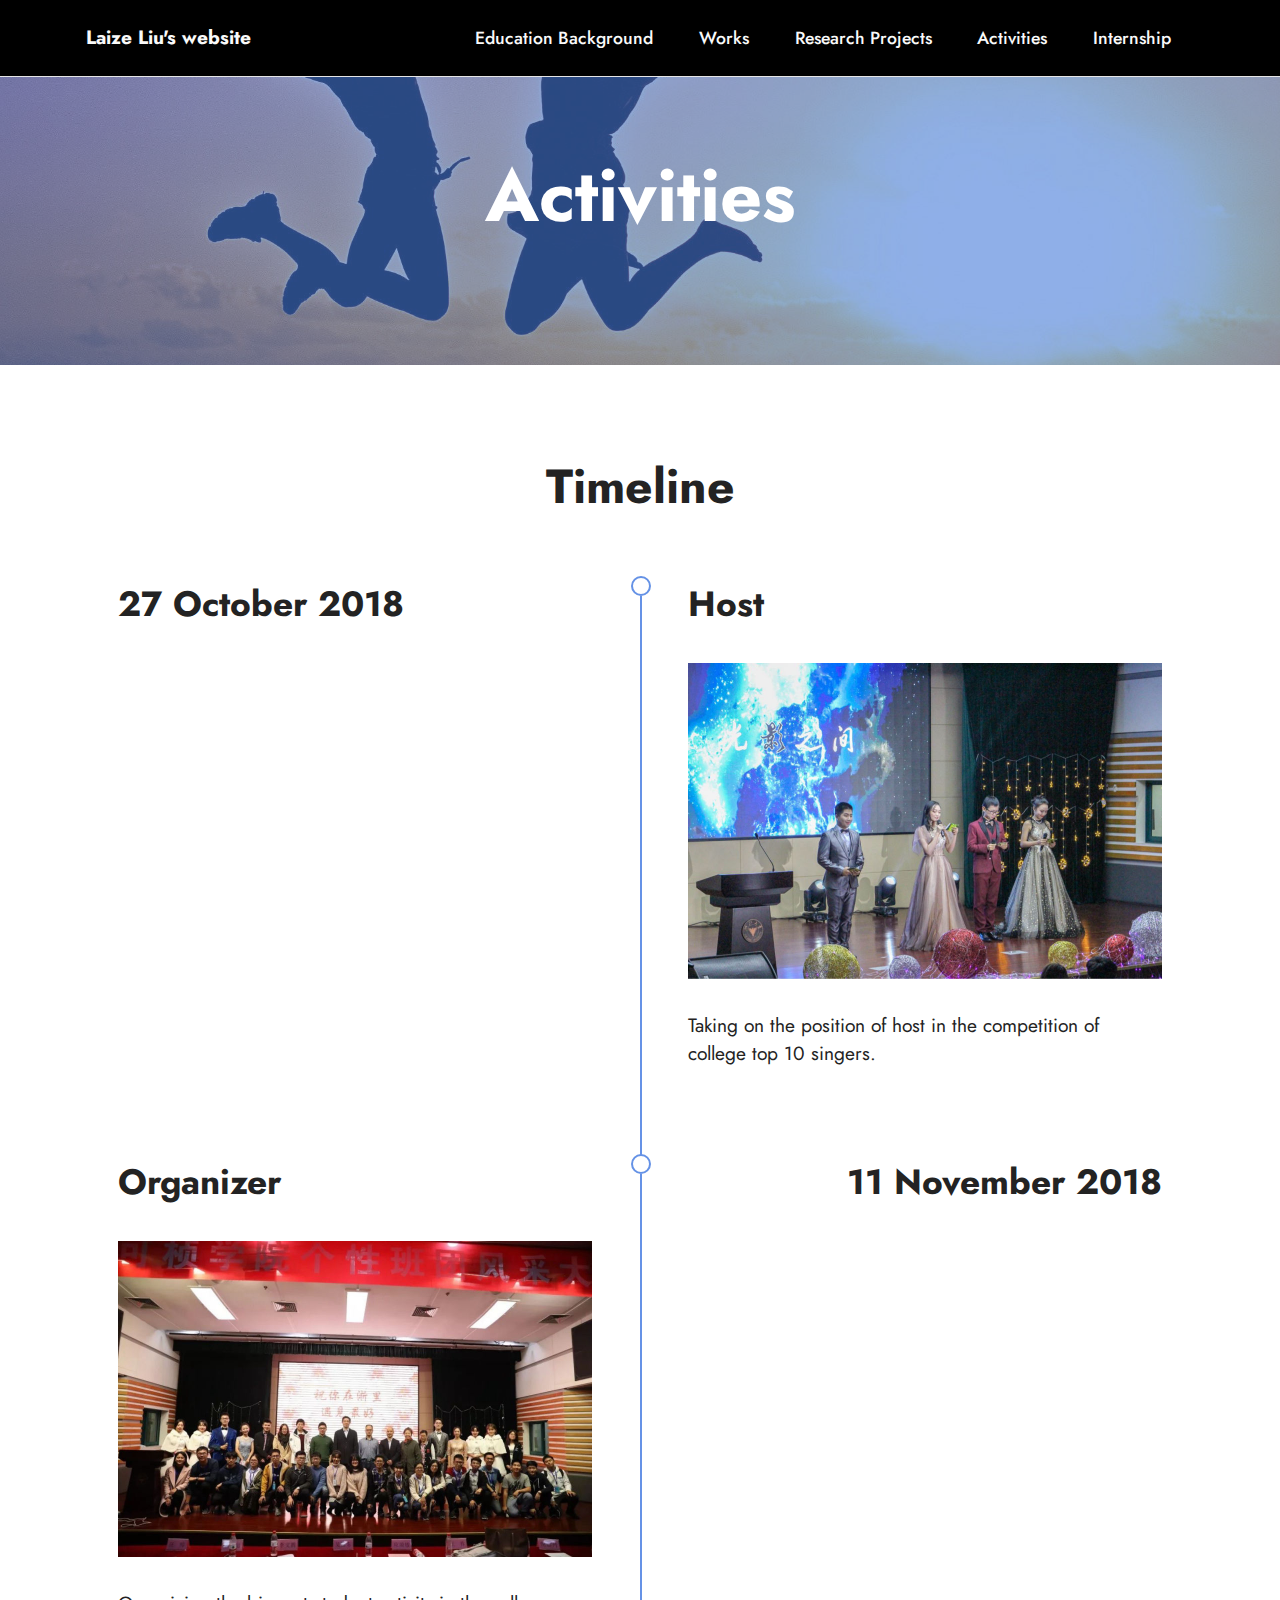
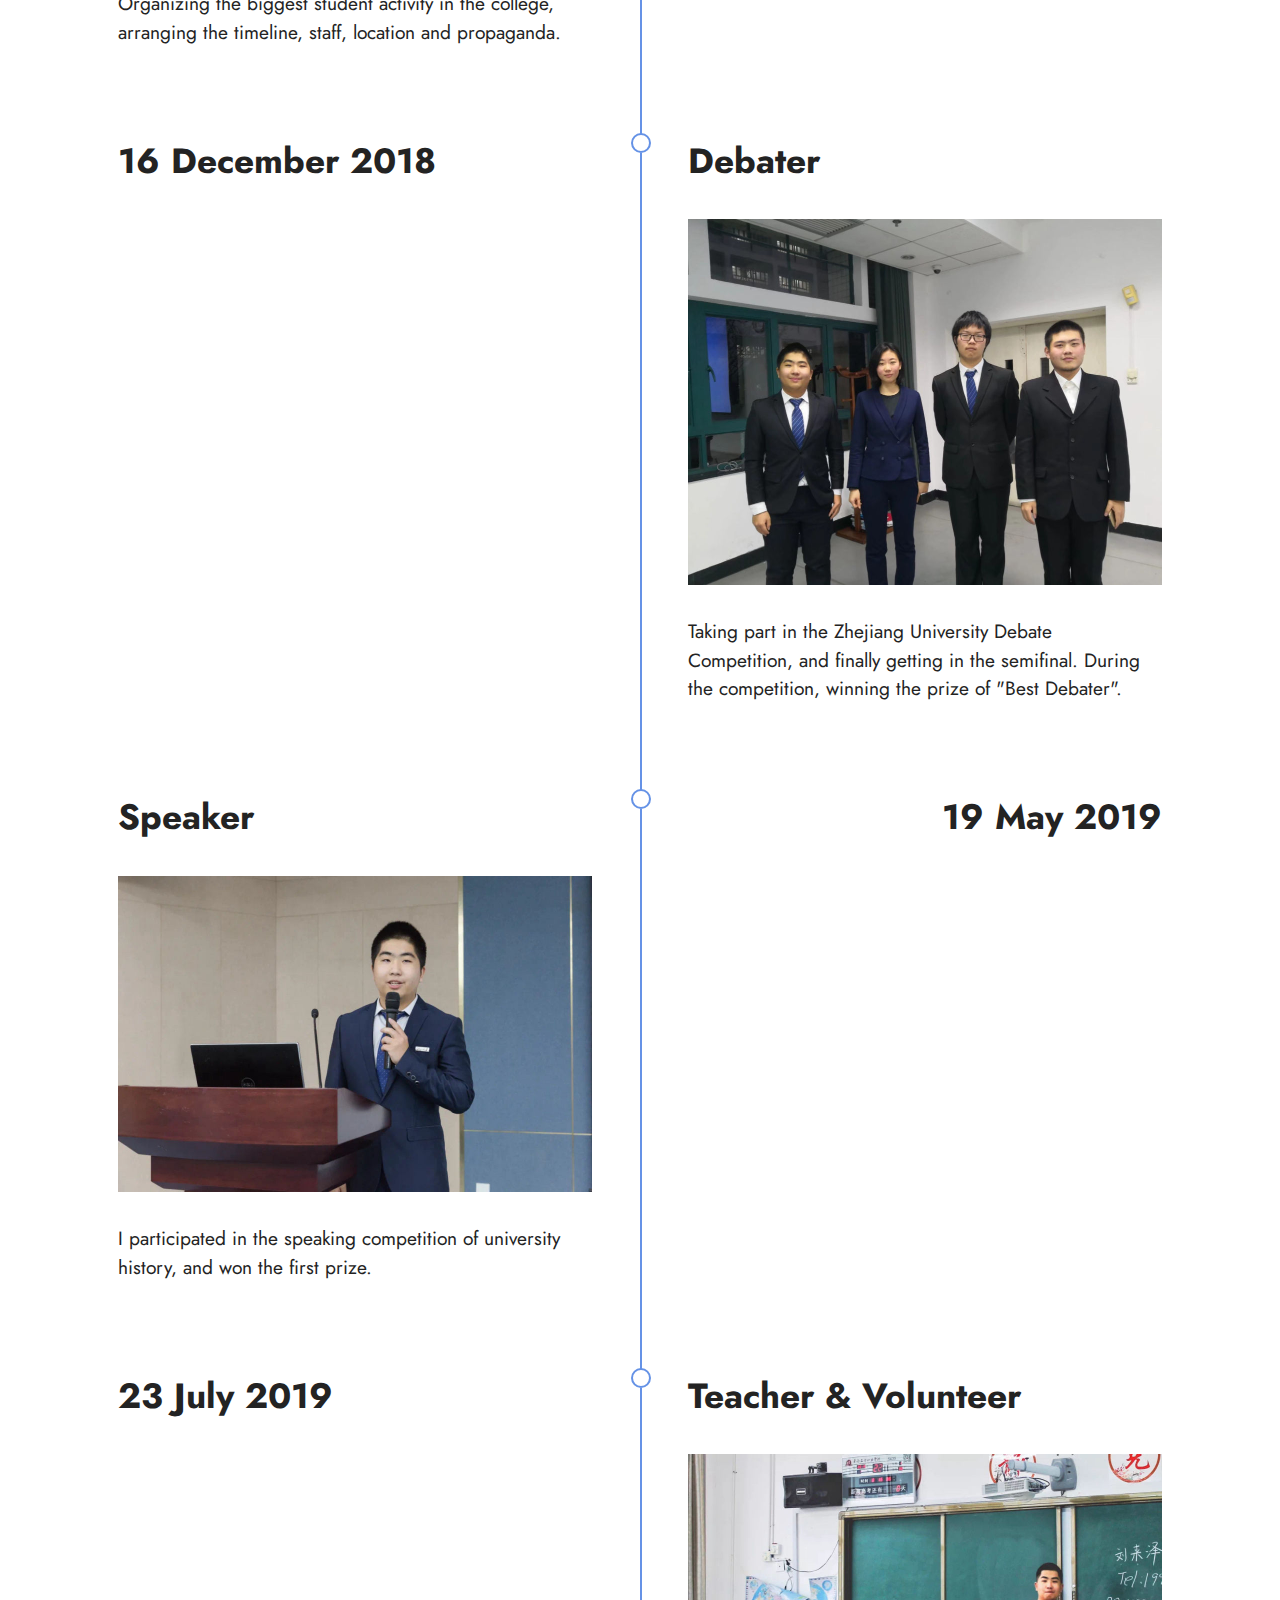
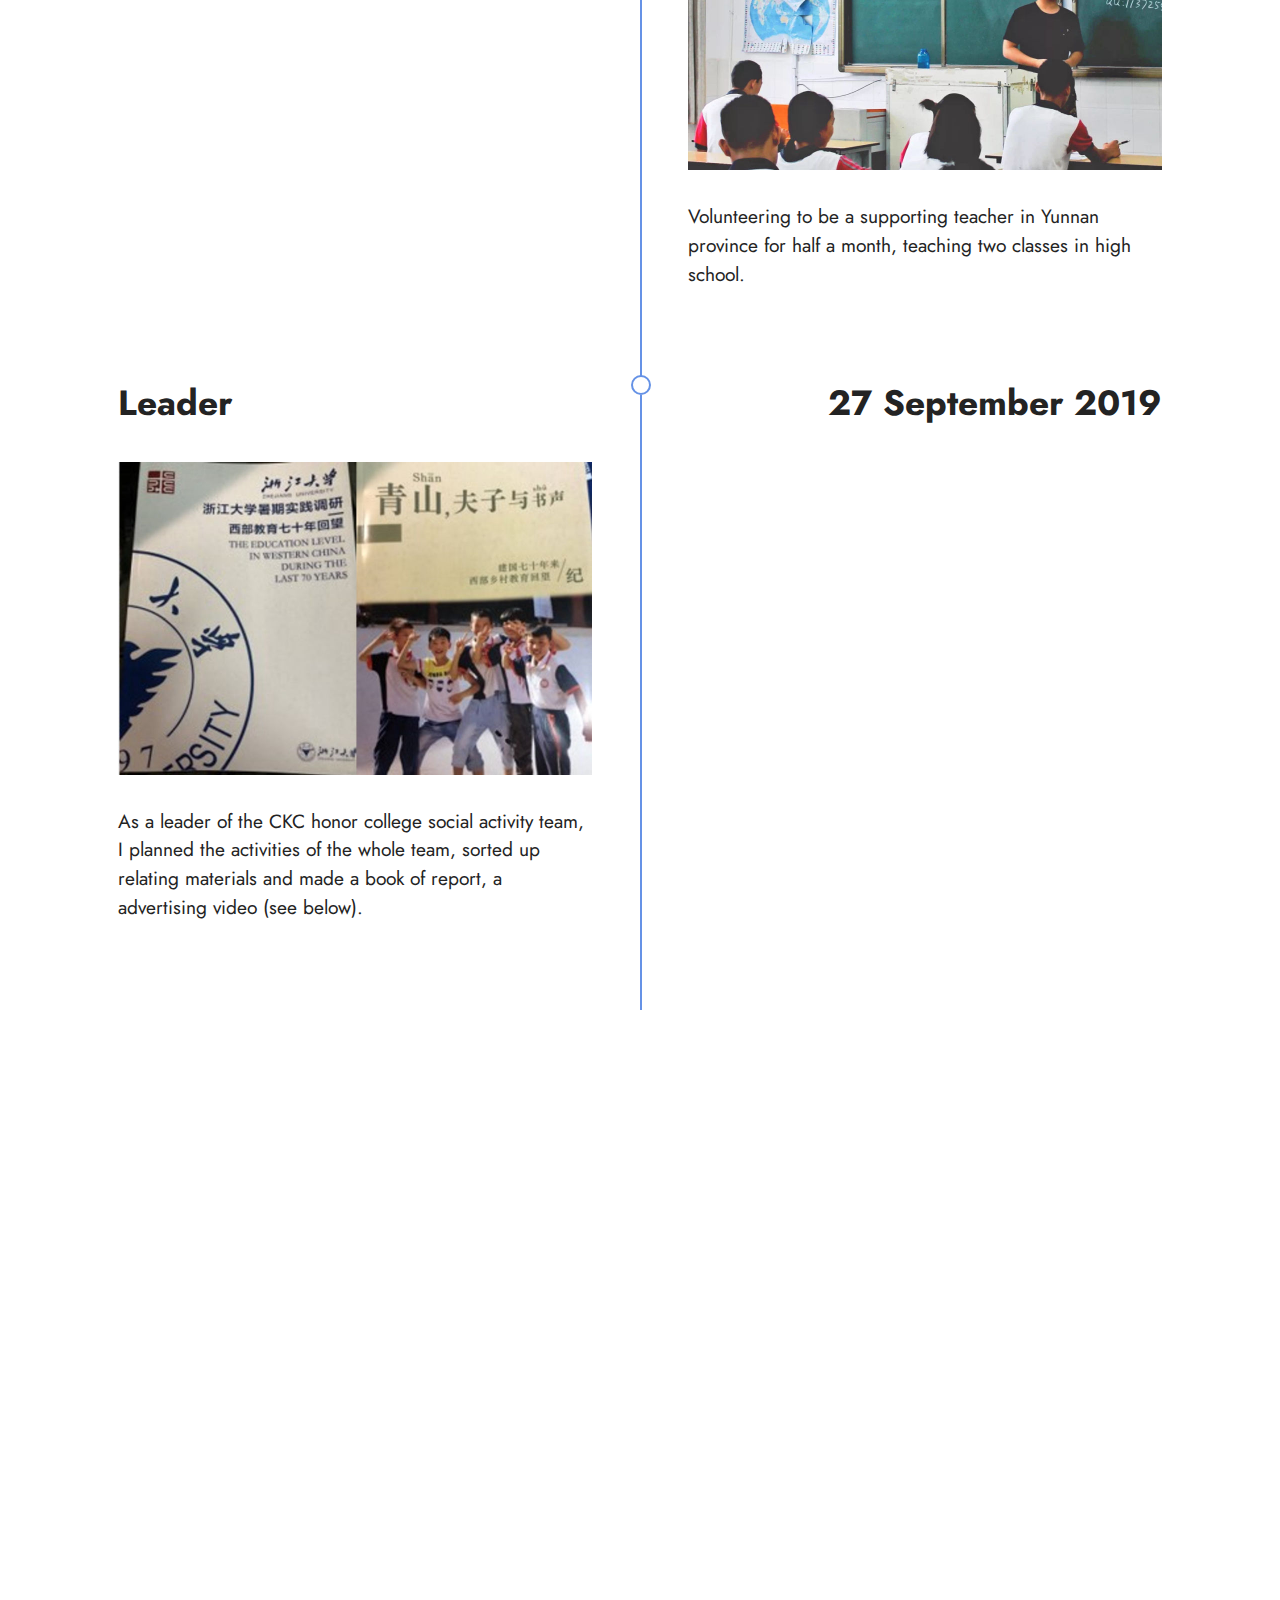
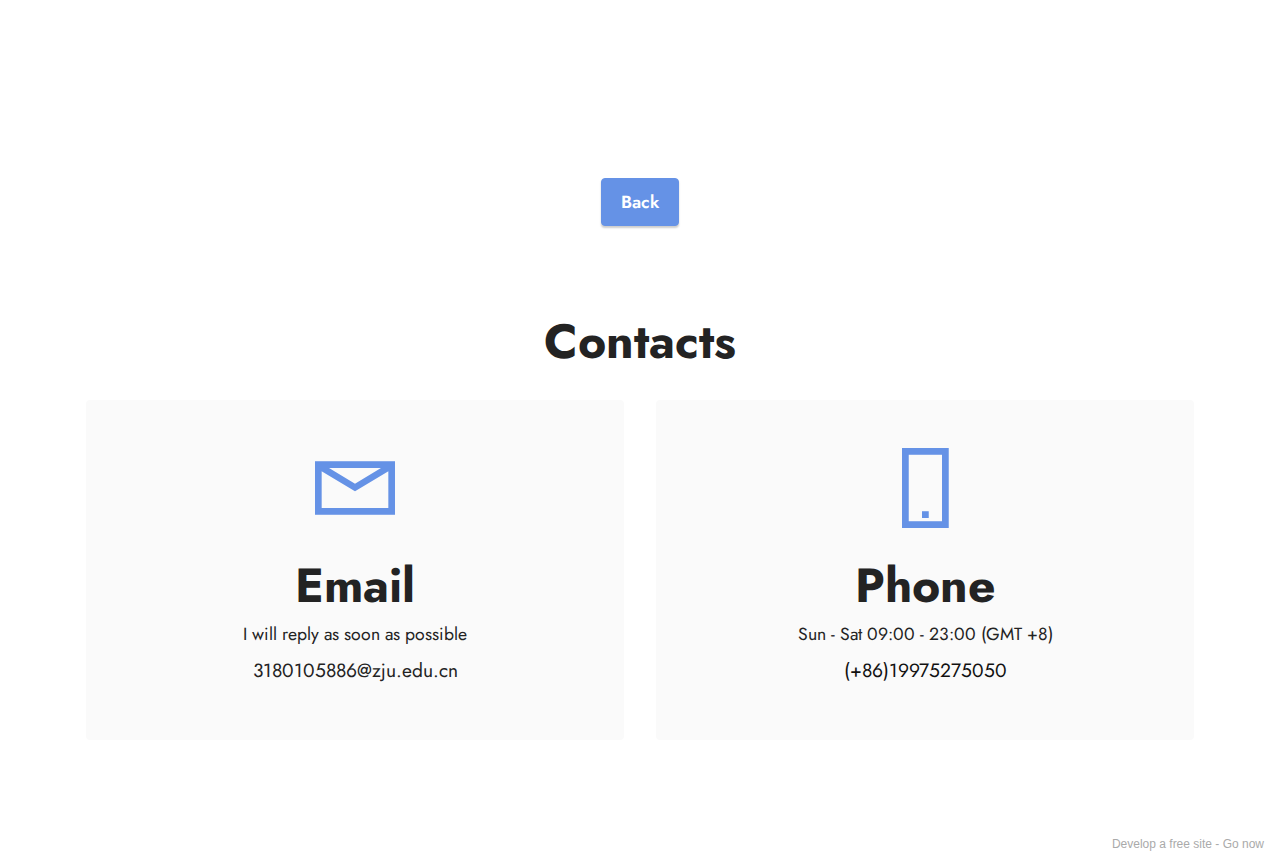
==== commit f9a3fb95: "create github pages" ====
--- a/activities.html
+++ b/activities.html
@@ -34,11 +34,7 @@
     <nav class="navbar navbar-dropdown navbar-fixed-top navbar-expand-lg">
         <div class="container">
             <div class="navbar-brand">
-                <span class="navbar-logo">
-                    <a href="https://mobiri.se">
-                        <img src="assets/images/mbr-121x71.jpg" alt="Mobirise" style="height: 3.8rem;">
-                    </a>
-                </span>
+                
                 <span class="navbar-caption-wrap"><a class="navbar-caption text-white text-primary display-7" href="index.html#header11-k">Laize Liu's website</a></span>
             </div>
             <button class="navbar-toggler" type="button" data-toggle="collapse" data-target="#navbarSupportedContent" aria-controls="navbarNavAltMarkup" aria-expanded="false" aria-label="Toggle navigation">
@@ -282,7 +278,7 @@
             </div>
         </div>
     </div>
-</section><section style="background-color: #fff; font-family: -apple-system, BlinkMacSystemFont, 'Segoe UI', 'Roboto', 'Helvetica Neue', Arial, sans-serif; color:#aaa; font-size:12px; padding: 0; align-items: center; display: flex;"><a href="https://mobirise.site/e" style="flex: 1 1; height: 3rem; padding-left: 1rem;"></a><p style="flex: 0 0 auto; margin:0; padding-right:1rem;"><a href="https://mobirise.site/r" style="color:#aaa;">This page</a> was created with Mobirise templates</p></section><script src="assets/web/assets/jquery/jquery.min.js"></script>  <script src="assets/popper/popper.min.js"></script>  <script src="assets/tether/tether.min.js"></script>  <script src="assets/bootstrap/js/bootstrap.min.js"></script>  <script src="assets/smoothscroll/smooth-scroll.js"></script>  <script src="assets/dropdown/js/nav-dropdown.js"></script>  <script src="assets/dropdown/js/navbar-dropdown.js"></script>  <script src="assets/touchswipe/jquery.touch-swipe.min.js"></script>  <script src="assets/playervimeo/vimeo_player.js"></script>  <script src="assets/theme/js/script.js"></script>  
+</section><section style="background-color: #fff; font-family: -apple-system, BlinkMacSystemFont, 'Segoe UI', 'Roboto', 'Helvetica Neue', Arial, sans-serif; color:#aaa; font-size:12px; padding: 0; align-items: center; display: flex;"><a href="https://mobirise.site/a" style="flex: 1 1; height: 3rem; padding-left: 1rem;"></a><p style="flex: 0 0 auto; margin:0; padding-right:1rem;">Develop a free site - <a href="https://mobirise.site/w" style="color:#aaa;">Go now</a></p></section><script src="assets/web/assets/jquery/jquery.min.js"></script>  <script src="assets/popper/popper.min.js"></script>  <script src="assets/tether/tether.min.js"></script>  <script src="assets/bootstrap/js/bootstrap.min.js"></script>  <script src="assets/smoothscroll/smooth-scroll.js"></script>  <script src="assets/dropdown/js/nav-dropdown.js"></script>  <script src="assets/dropdown/js/navbar-dropdown.js"></script>  <script src="assets/touchswipe/jquery.touch-swipe.min.js"></script>  <script src="assets/playervimeo/vimeo_player.js"></script>  <script src="assets/theme/js/script.js"></script>  
   
   
 </body>
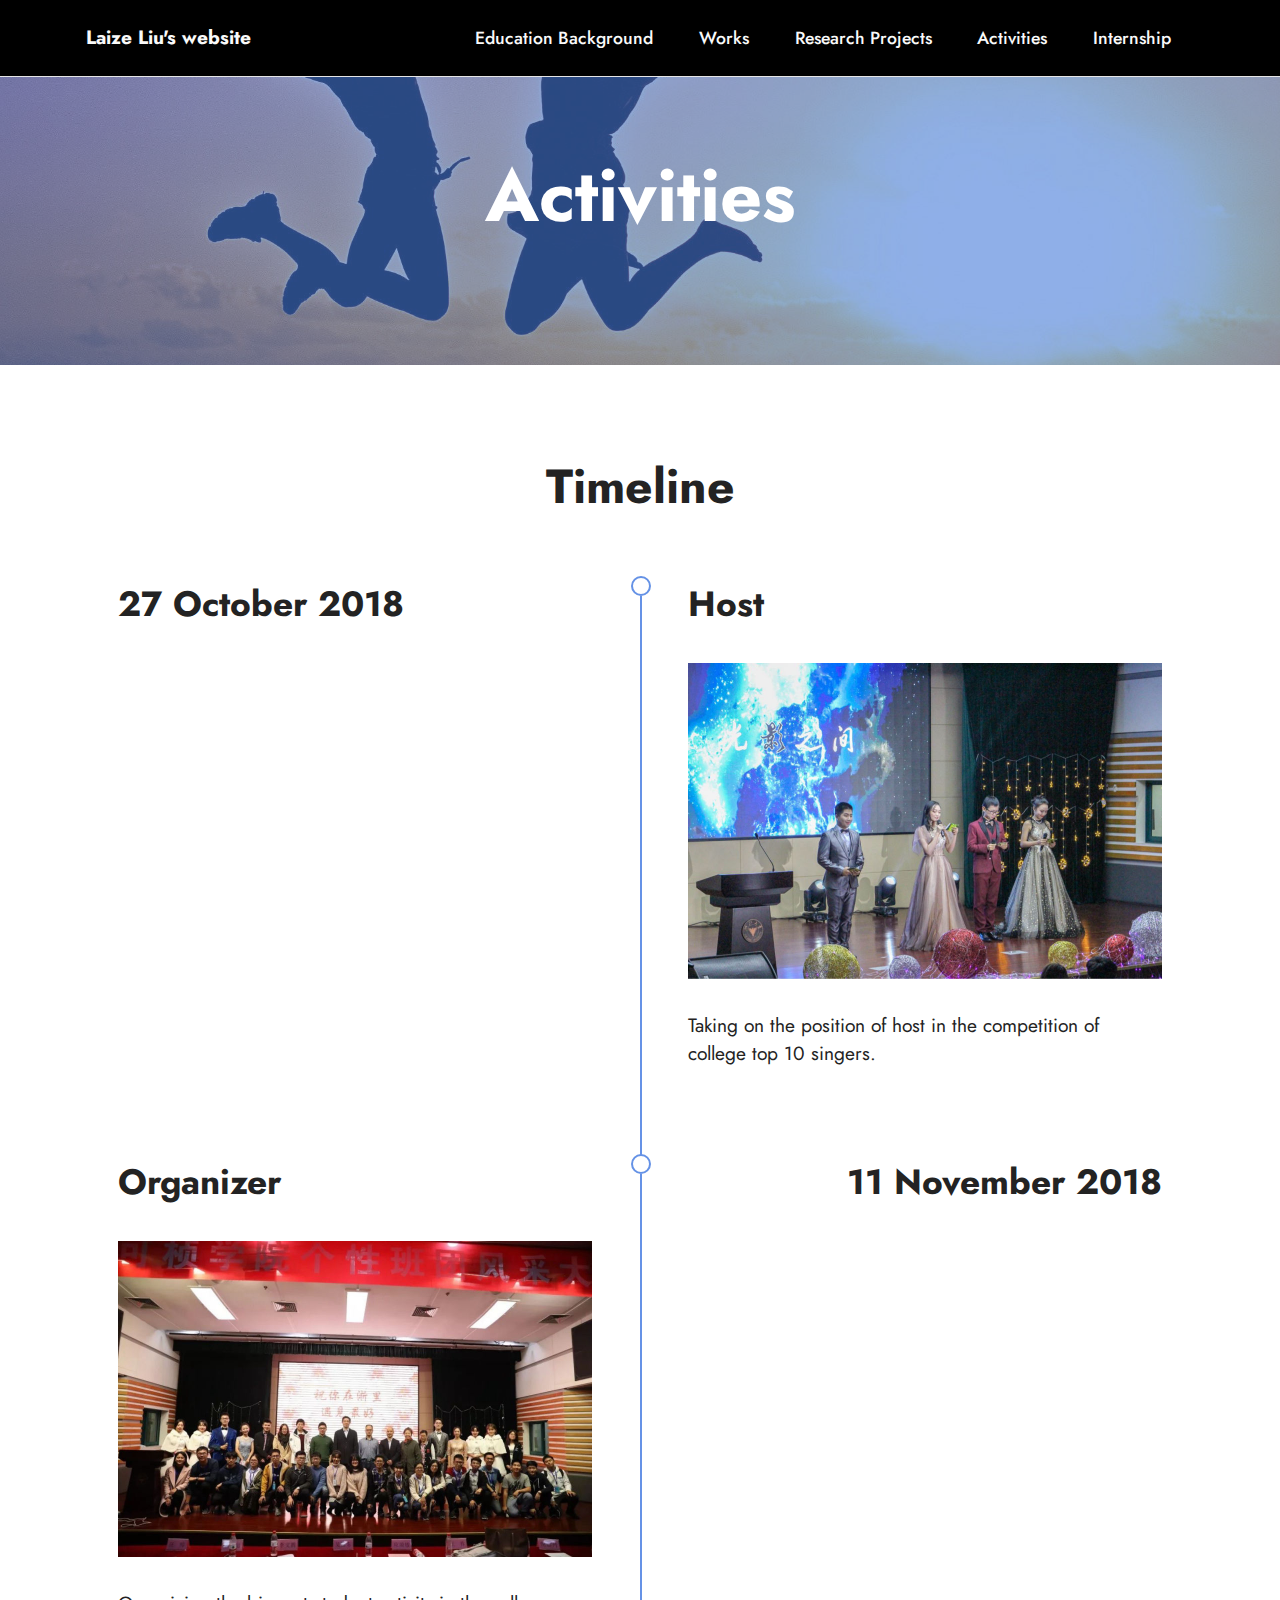
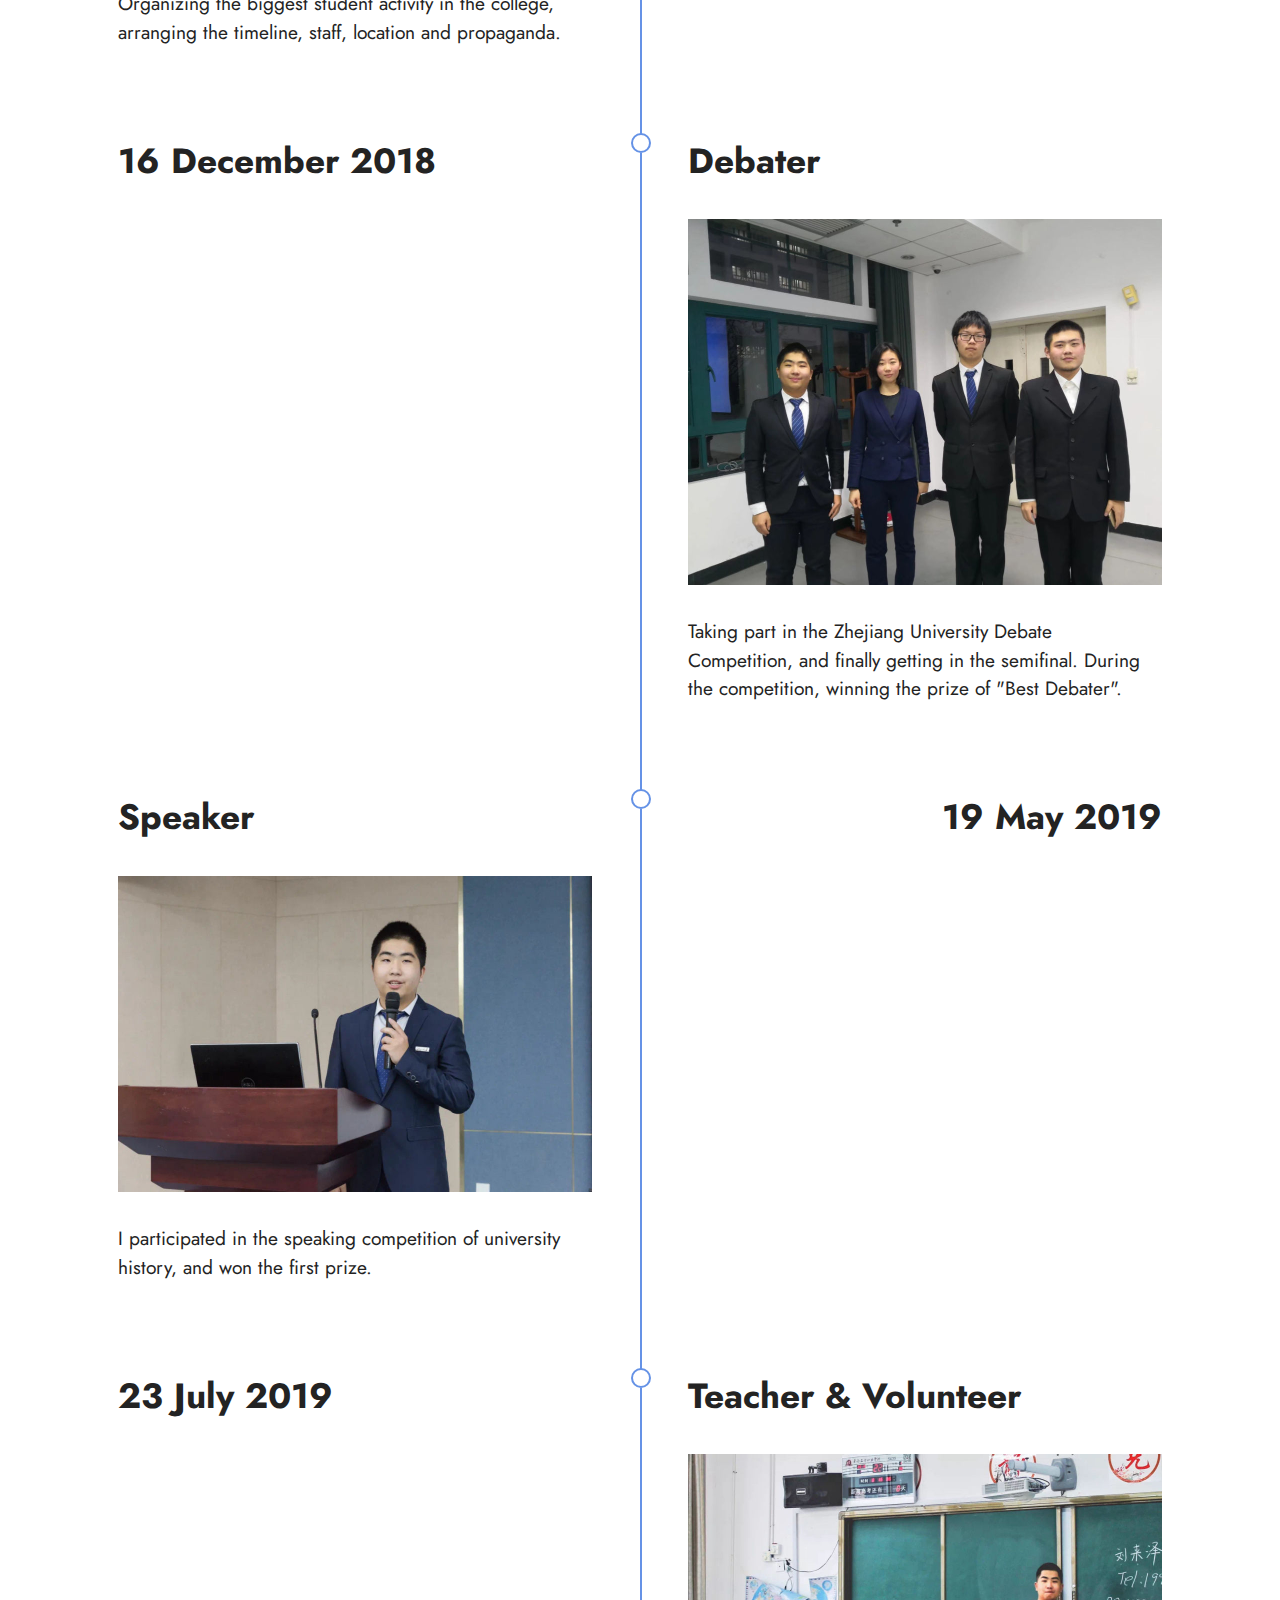
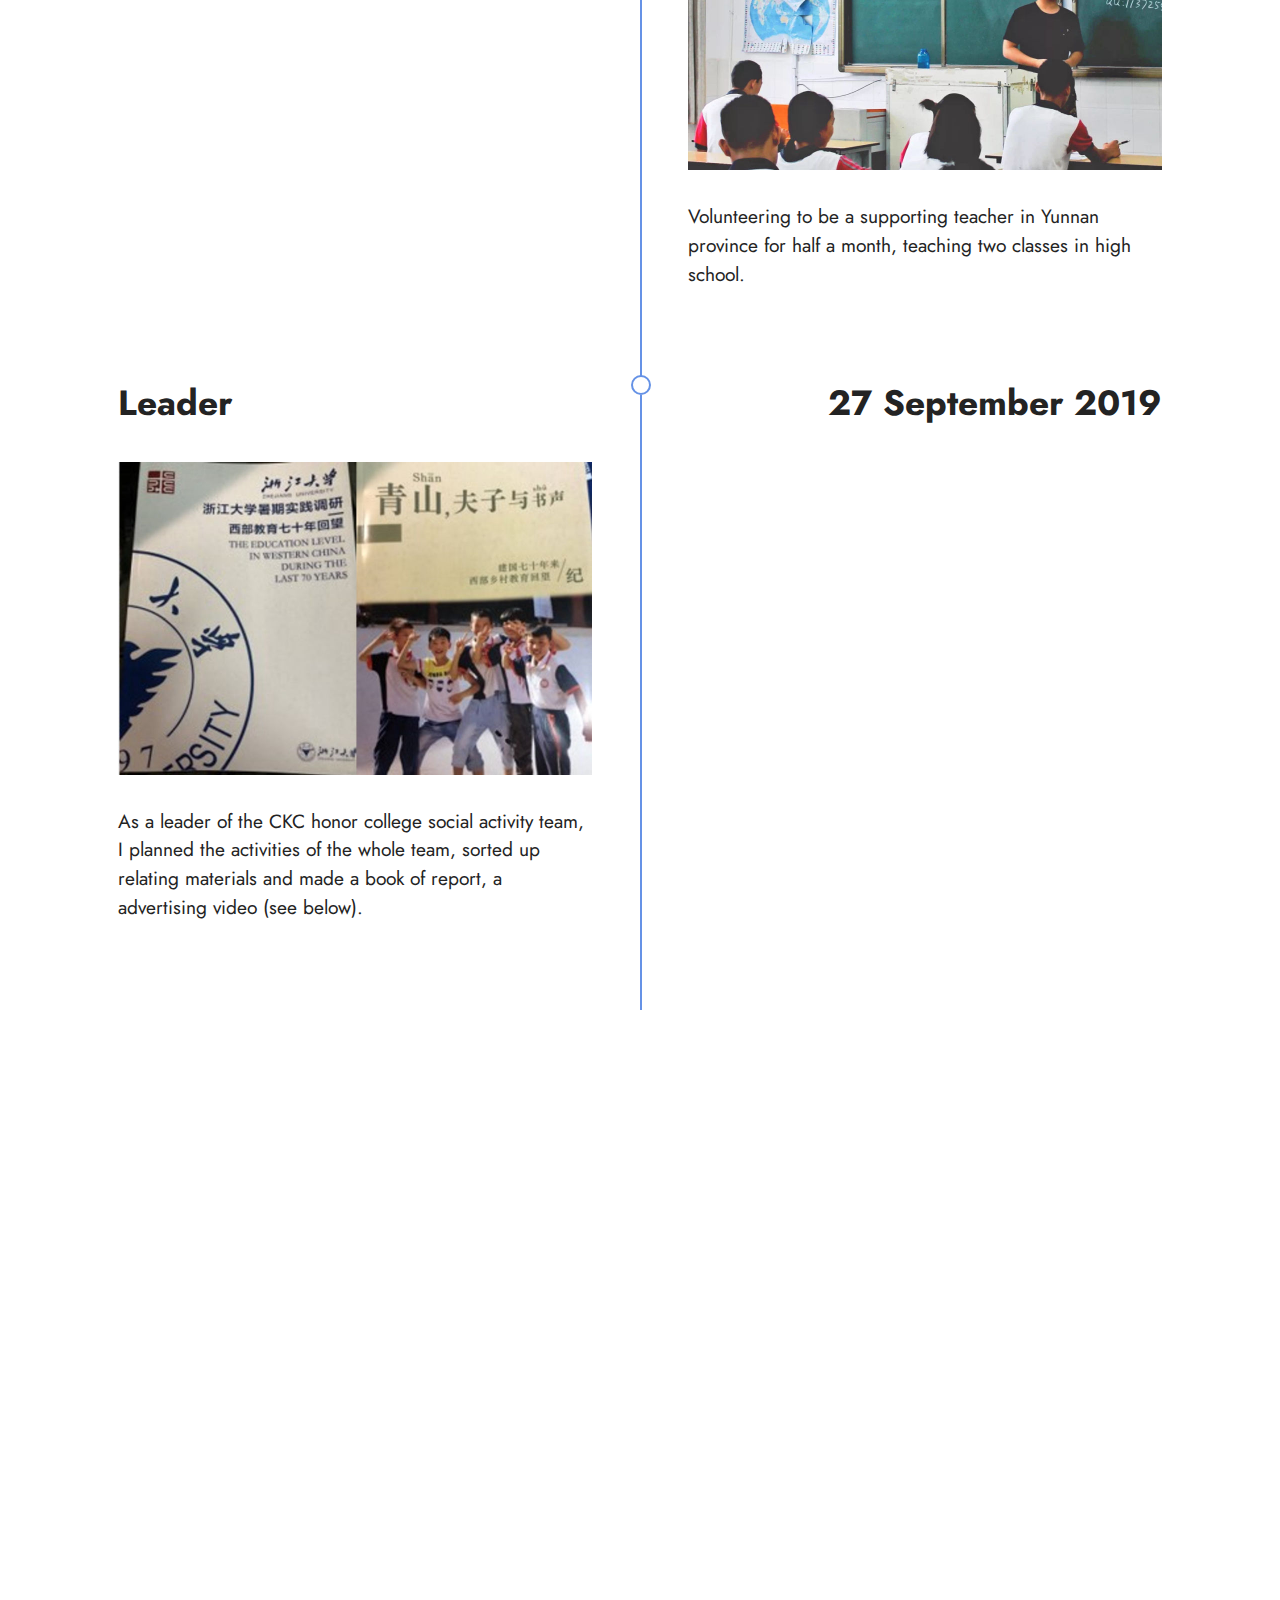
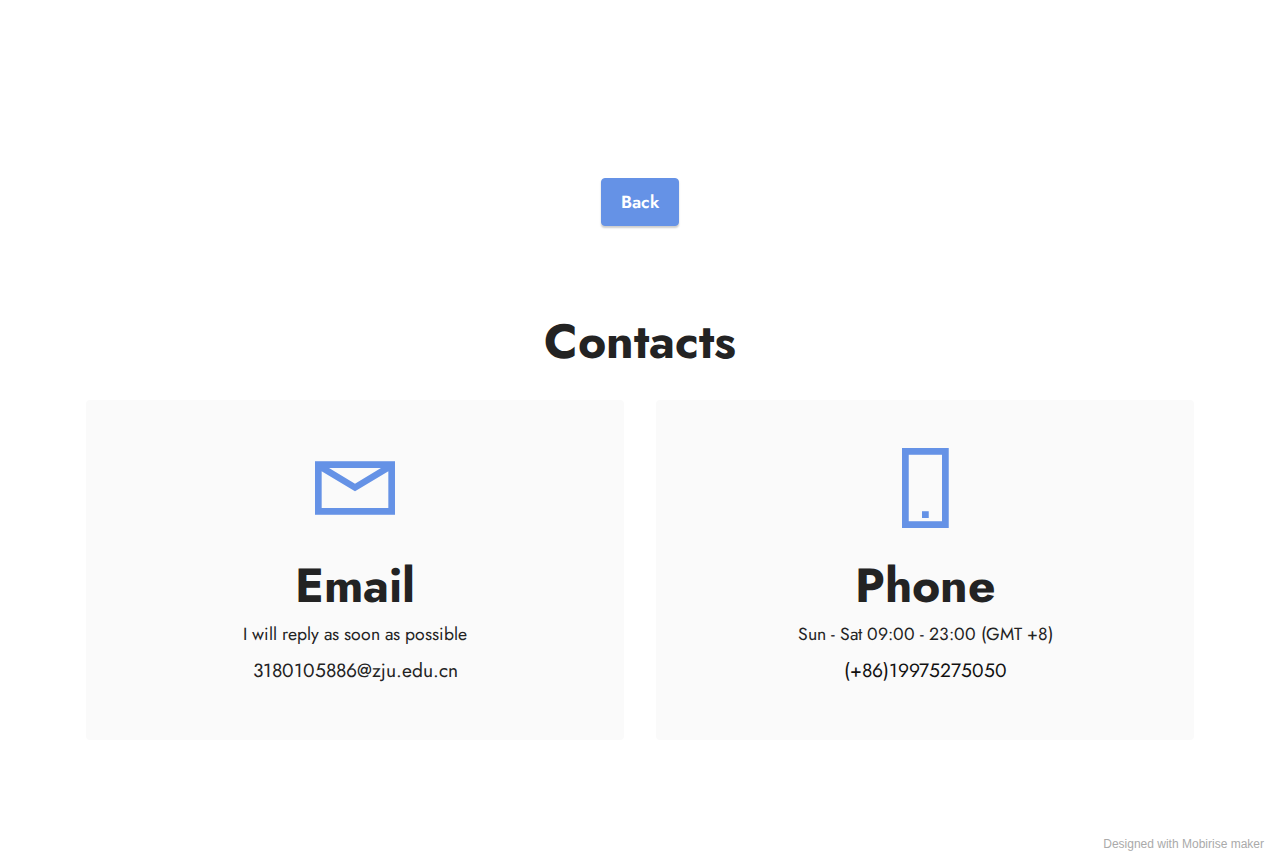
==== commit 2c7cd5ba: "create github pages" ====
--- a/activities.html
+++ b/activities.html
@@ -278,7 +278,7 @@
             </div>
         </div>
     </div>
-</section><section style="background-color: #fff; font-family: -apple-system, BlinkMacSystemFont, 'Segoe UI', 'Roboto', 'Helvetica Neue', Arial, sans-serif; color:#aaa; font-size:12px; padding: 0; align-items: center; display: flex;"><a href="https://mobirise.site/a" style="flex: 1 1; height: 3rem; padding-left: 1rem;"></a><p style="flex: 0 0 auto; margin:0; padding-right:1rem;">Develop a free site - <a href="https://mobirise.site/w" style="color:#aaa;">Go now</a></p></section><script src="assets/web/assets/jquery/jquery.min.js"></script>  <script src="assets/popper/popper.min.js"></script>  <script src="assets/tether/tether.min.js"></script>  <script src="assets/bootstrap/js/bootstrap.min.js"></script>  <script src="assets/smoothscroll/smooth-scroll.js"></script>  <script src="assets/dropdown/js/nav-dropdown.js"></script>  <script src="assets/dropdown/js/navbar-dropdown.js"></script>  <script src="assets/touchswipe/jquery.touch-swipe.min.js"></script>  <script src="assets/playervimeo/vimeo_player.js"></script>  <script src="assets/theme/js/script.js"></script>  
+</section><section style="background-color: #fff; font-family: -apple-system, BlinkMacSystemFont, 'Segoe UI', 'Roboto', 'Helvetica Neue', Arial, sans-serif; color:#aaa; font-size:12px; padding: 0; align-items: center; display: flex;"><a href="https://mobirise.site/k" style="flex: 1 1; height: 3rem; padding-left: 1rem;"></a><p style="flex: 0 0 auto; margin:0; padding-right:1rem;"><a href="https://mobirise.site/i" style="color:#aaa;">Designed with Mobirise</a> maker</p></section><script src="assets/web/assets/jquery/jquery.min.js"></script>  <script src="assets/popper/popper.min.js"></script>  <script src="assets/tether/tether.min.js"></script>  <script src="assets/bootstrap/js/bootstrap.min.js"></script>  <script src="assets/smoothscroll/smooth-scroll.js"></script>  <script src="assets/dropdown/js/nav-dropdown.js"></script>  <script src="assets/dropdown/js/navbar-dropdown.js"></script>  <script src="assets/touchswipe/jquery.touch-swipe.min.js"></script>  <script src="assets/playervimeo/vimeo_player.js"></script>  <script src="assets/theme/js/script.js"></script>  
   
   
 </body>
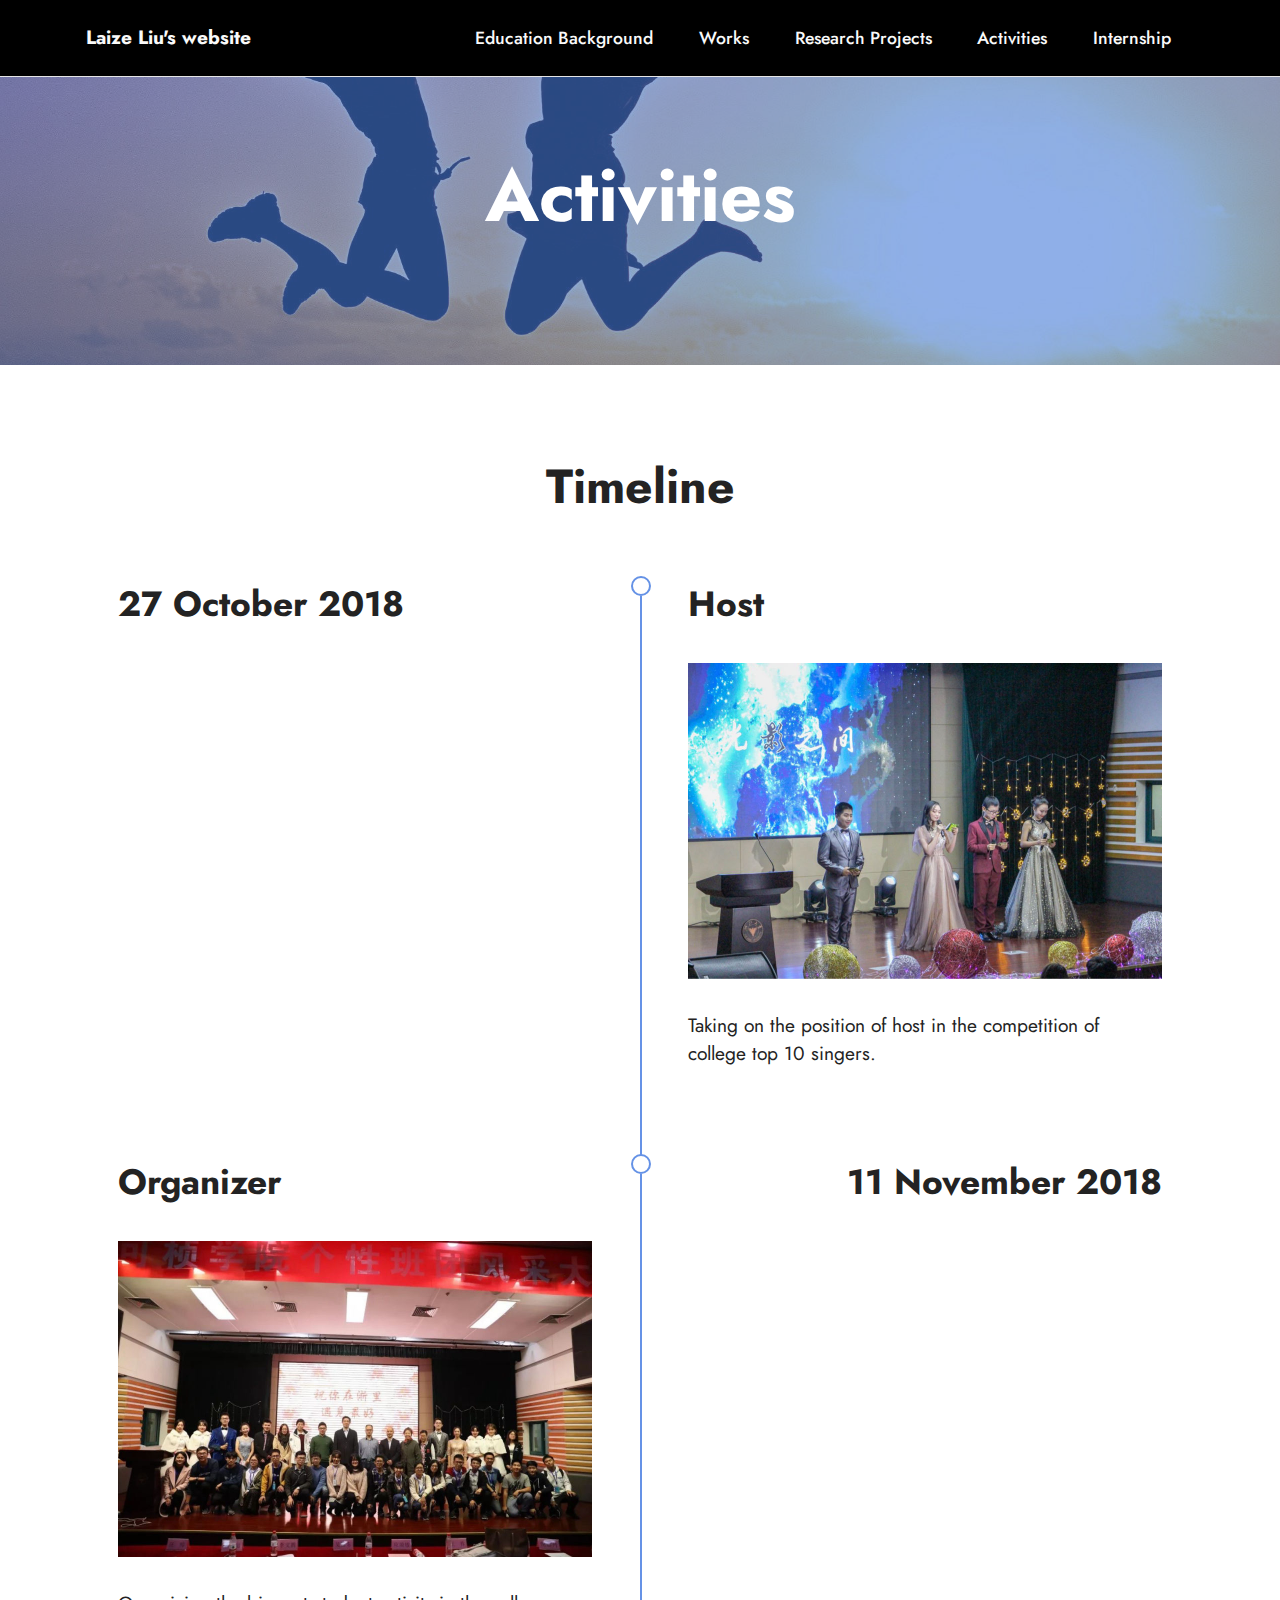
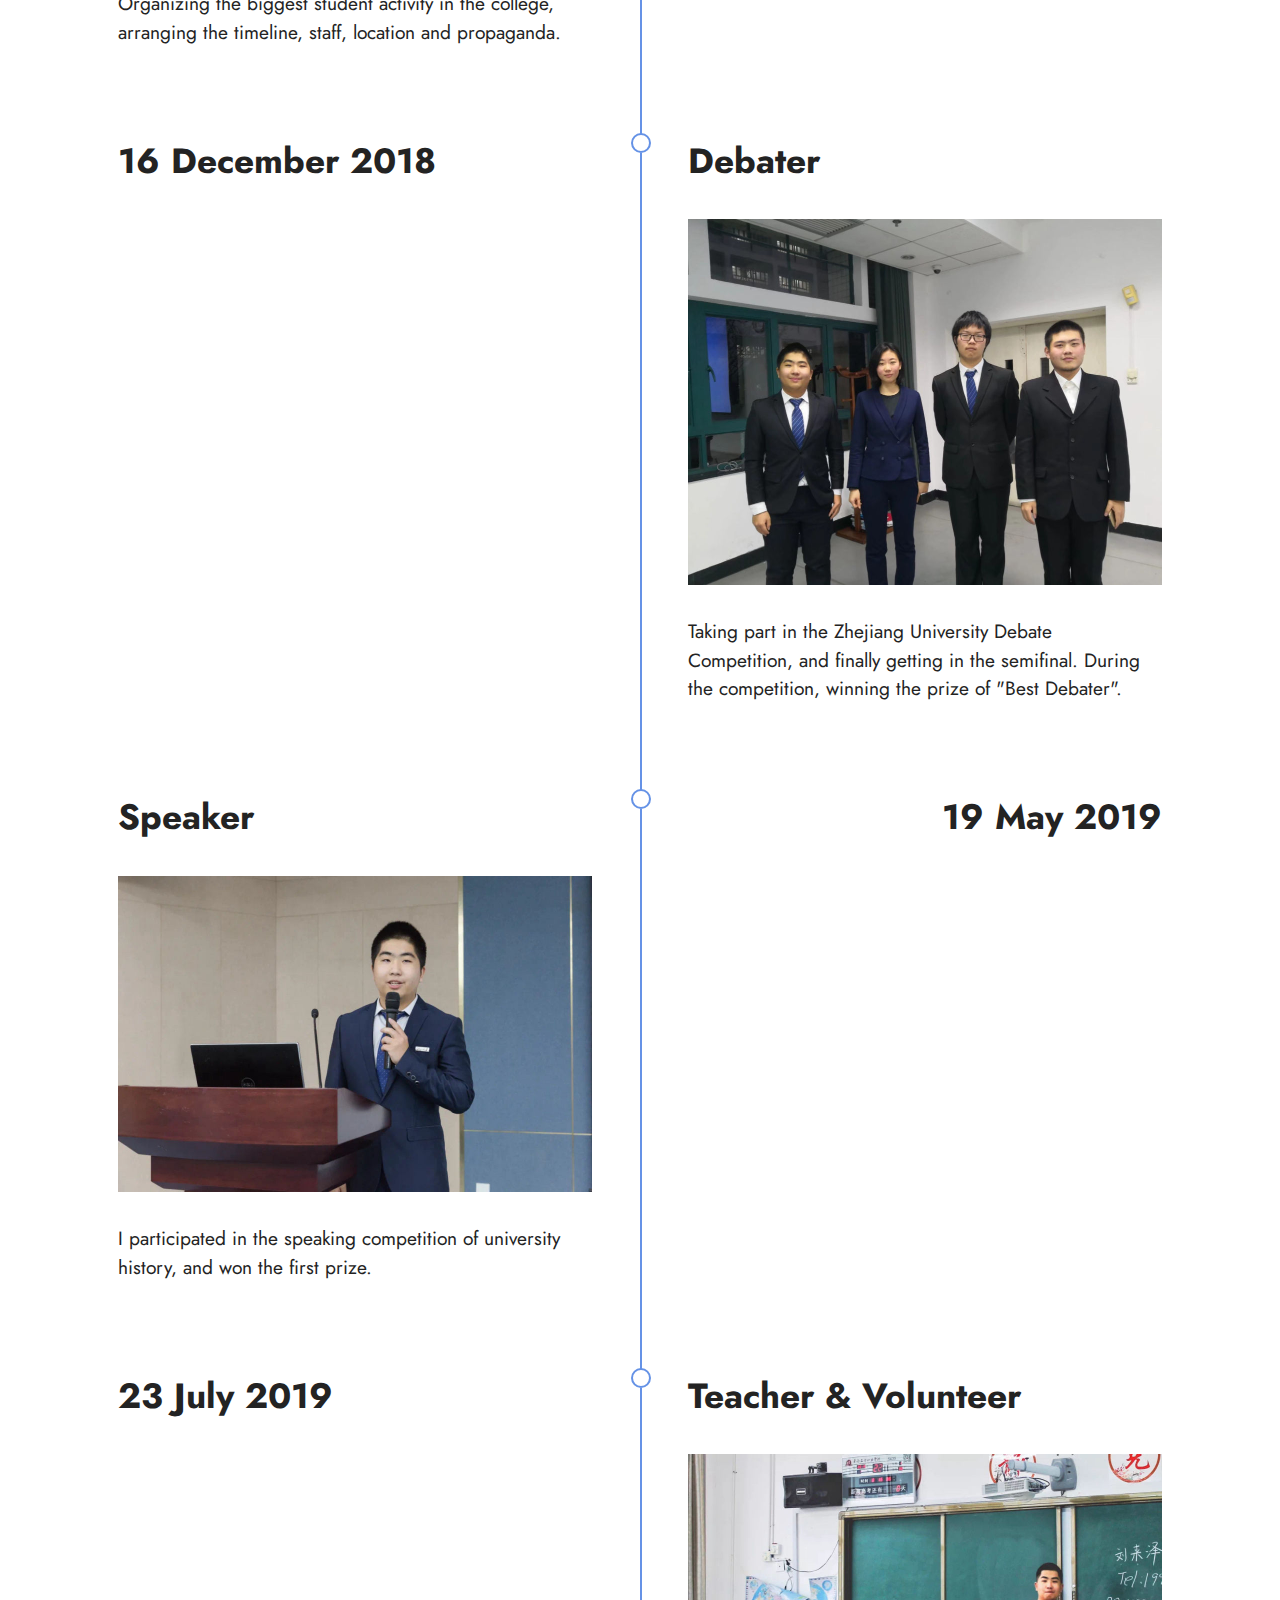
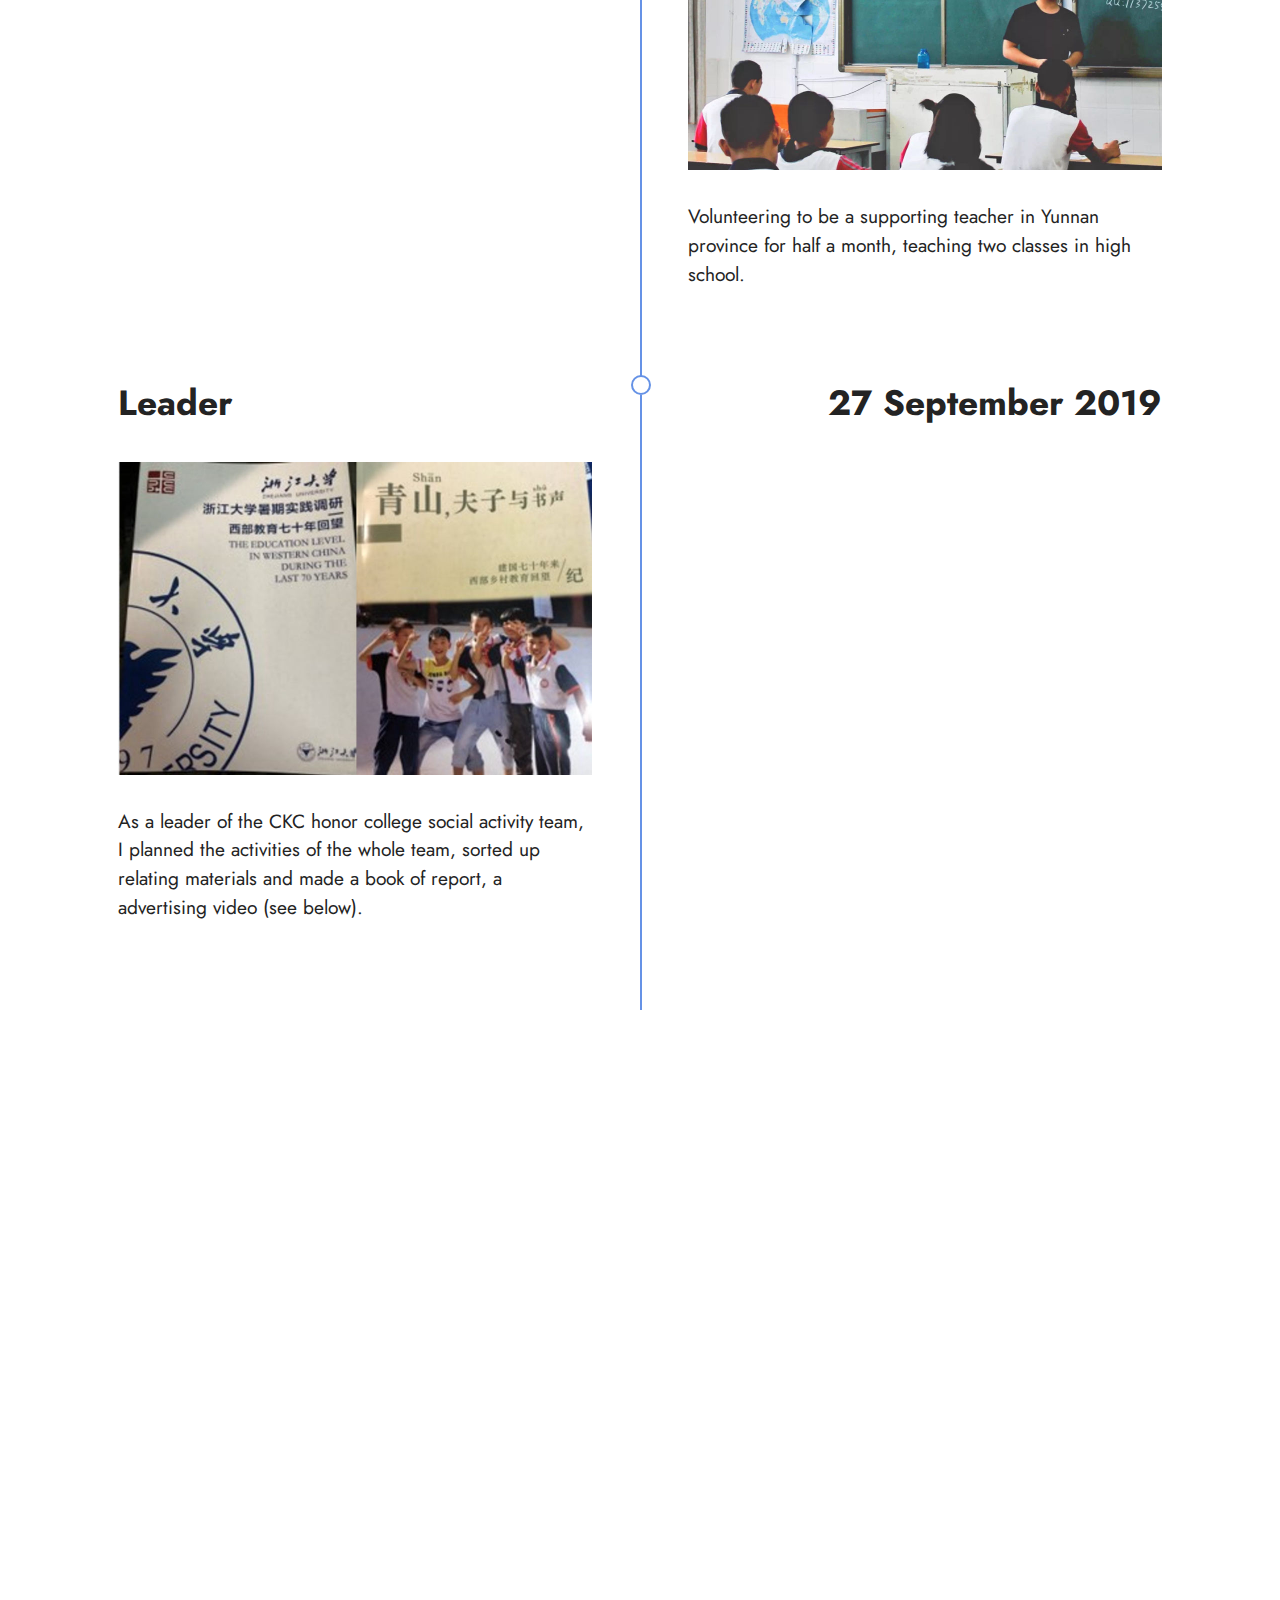
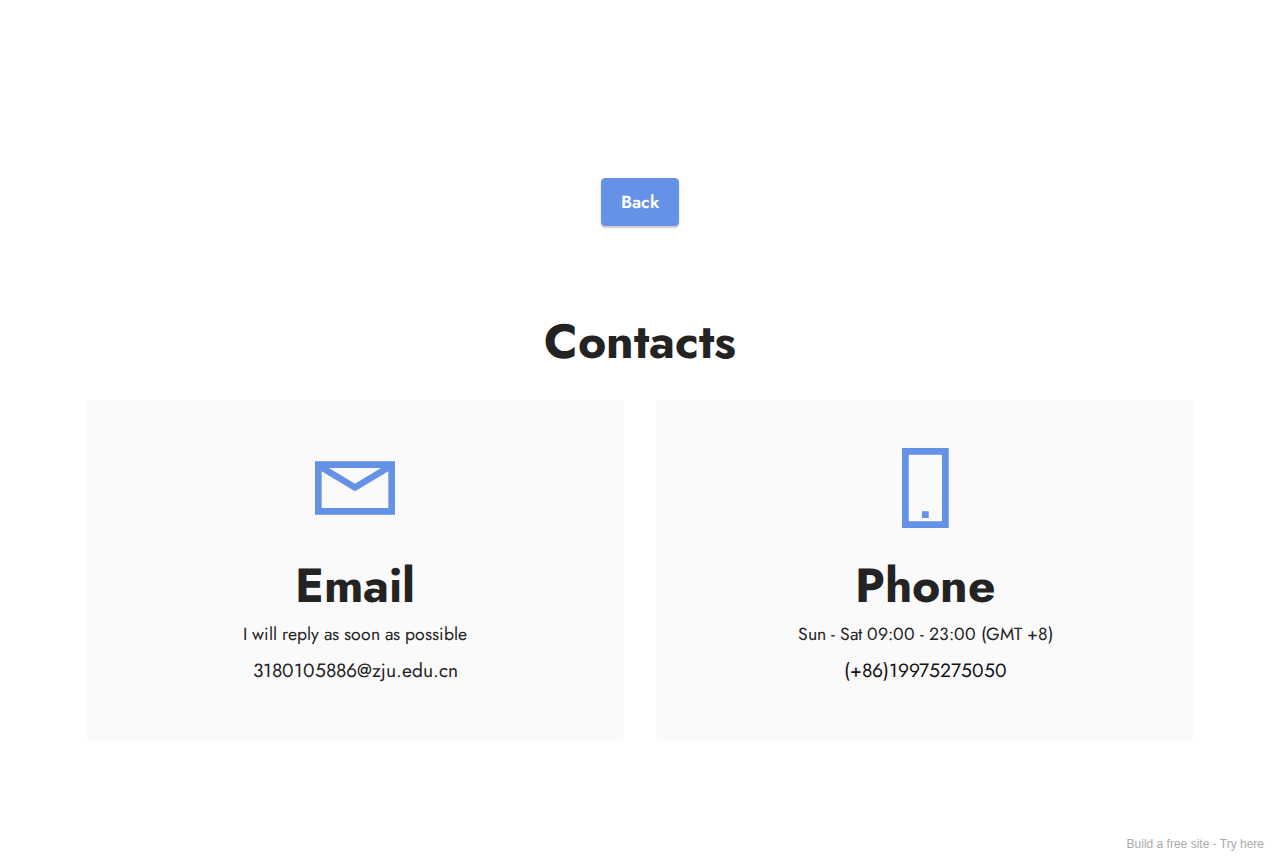
==== commit 9060d6ed: "create github pages" ====
--- a/activities.html
+++ b/activities.html
@@ -278,7 +278,7 @@
             </div>
         </div>
     </div>
-</section><section style="background-color: #fff; font-family: -apple-system, BlinkMacSystemFont, 'Segoe UI', 'Roboto', 'Helvetica Neue', Arial, sans-serif; color:#aaa; font-size:12px; padding: 0; align-items: center; display: flex;"><a href="https://mobirise.site/k" style="flex: 1 1; height: 3rem; padding-left: 1rem;"></a><p style="flex: 0 0 auto; margin:0; padding-right:1rem;"><a href="https://mobirise.site/i" style="color:#aaa;">Designed with Mobirise</a> maker</p></section><script src="assets/web/assets/jquery/jquery.min.js"></script>  <script src="assets/popper/popper.min.js"></script>  <script src="assets/tether/tether.min.js"></script>  <script src="assets/bootstrap/js/bootstrap.min.js"></script>  <script src="assets/smoothscroll/smooth-scroll.js"></script>  <script src="assets/dropdown/js/nav-dropdown.js"></script>  <script src="assets/dropdown/js/navbar-dropdown.js"></script>  <script src="assets/touchswipe/jquery.touch-swipe.min.js"></script>  <script src="assets/playervimeo/vimeo_player.js"></script>  <script src="assets/theme/js/script.js"></script>  
+</section><section style="background-color: #fff; font-family: -apple-system, BlinkMacSystemFont, 'Segoe UI', 'Roboto', 'Helvetica Neue', Arial, sans-serif; color:#aaa; font-size:12px; padding: 0; align-items: center; display: flex;"><a href="https://mobirise.site/p" style="flex: 1 1; height: 3rem; padding-left: 1rem;"></a><p style="flex: 0 0 auto; margin:0; padding-right:1rem;">Build a free site - <a href="https://mobirise.site/w" style="color:#aaa;">Try here</a></p></section><script src="assets/web/assets/jquery/jquery.min.js"></script>  <script src="assets/popper/popper.min.js"></script>  <script src="assets/tether/tether.min.js"></script>  <script src="assets/bootstrap/js/bootstrap.min.js"></script>  <script src="assets/smoothscroll/smooth-scroll.js"></script>  <script src="assets/dropdown/js/nav-dropdown.js"></script>  <script src="assets/dropdown/js/navbar-dropdown.js"></script>  <script src="assets/touchswipe/jquery.touch-swipe.min.js"></script>  <script src="assets/playervimeo/vimeo_player.js"></script>  <script src="assets/theme/js/script.js"></script>  
   
   
 </body>
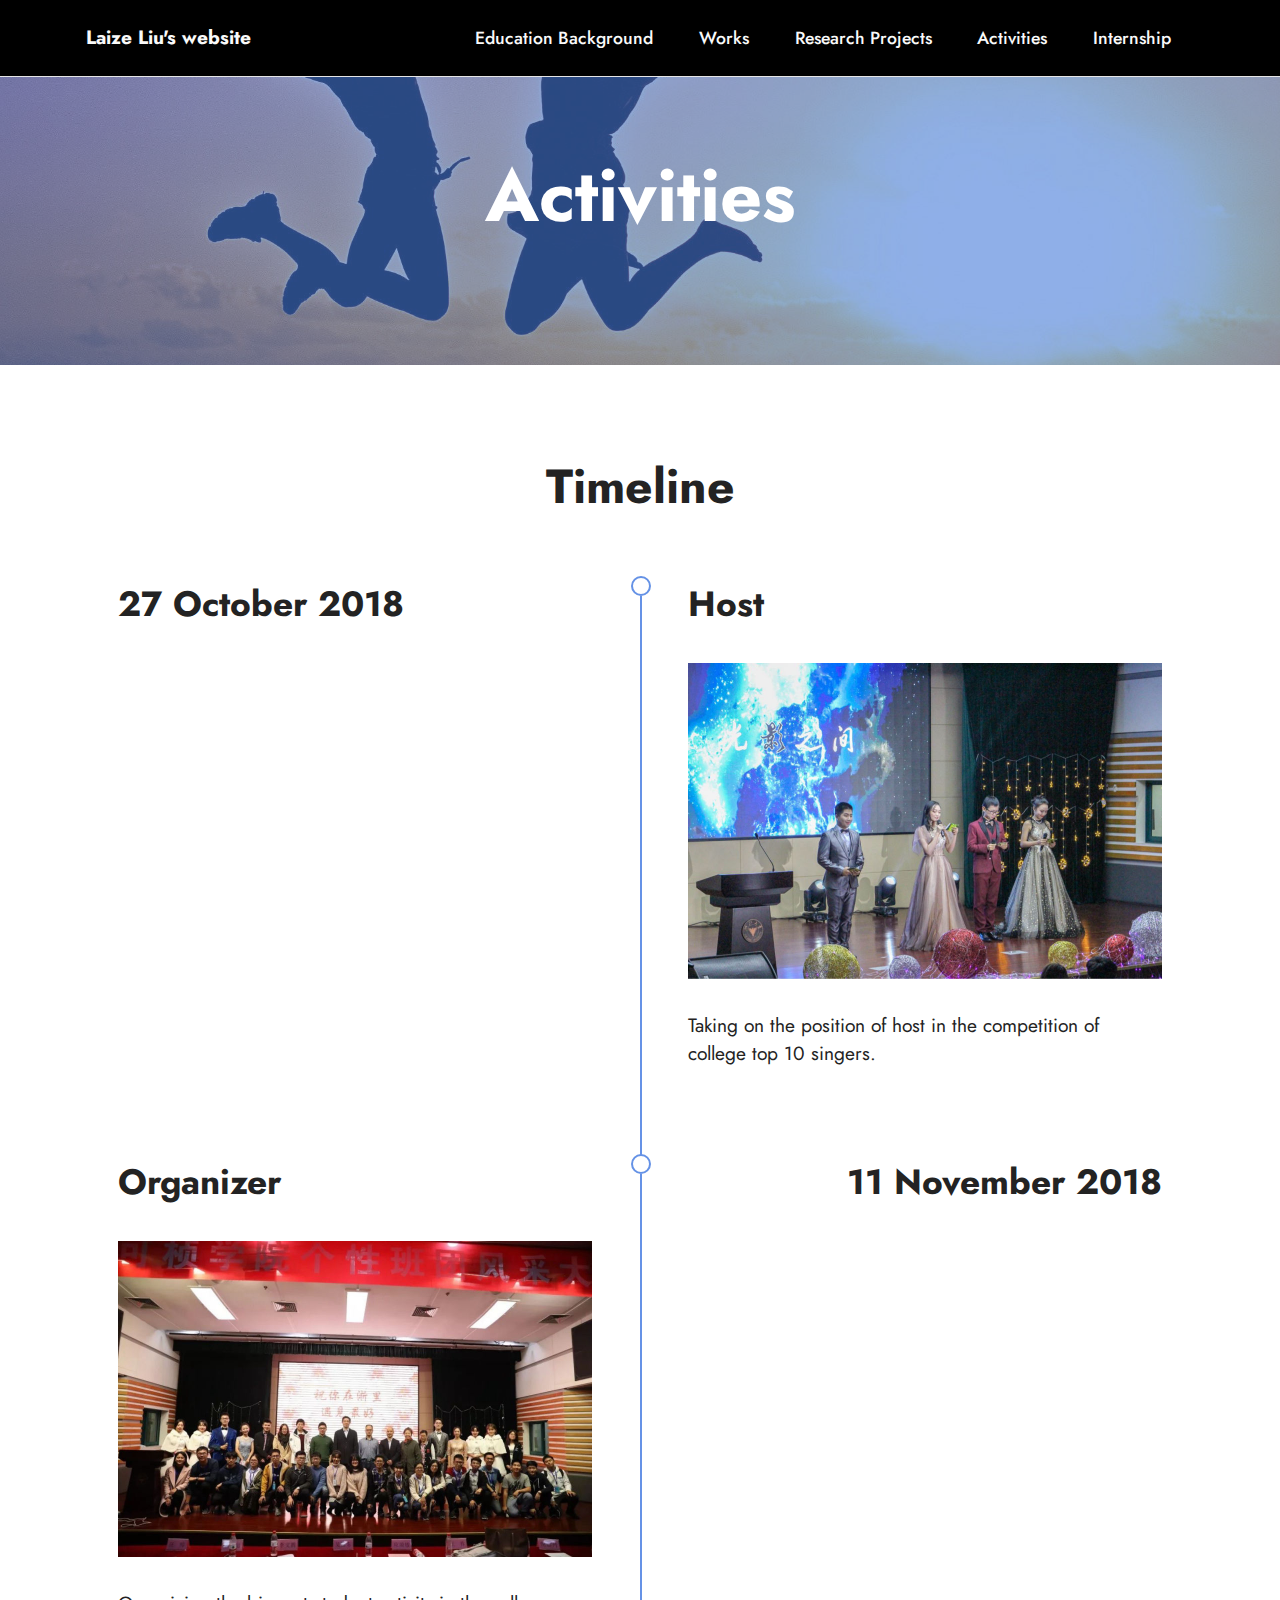
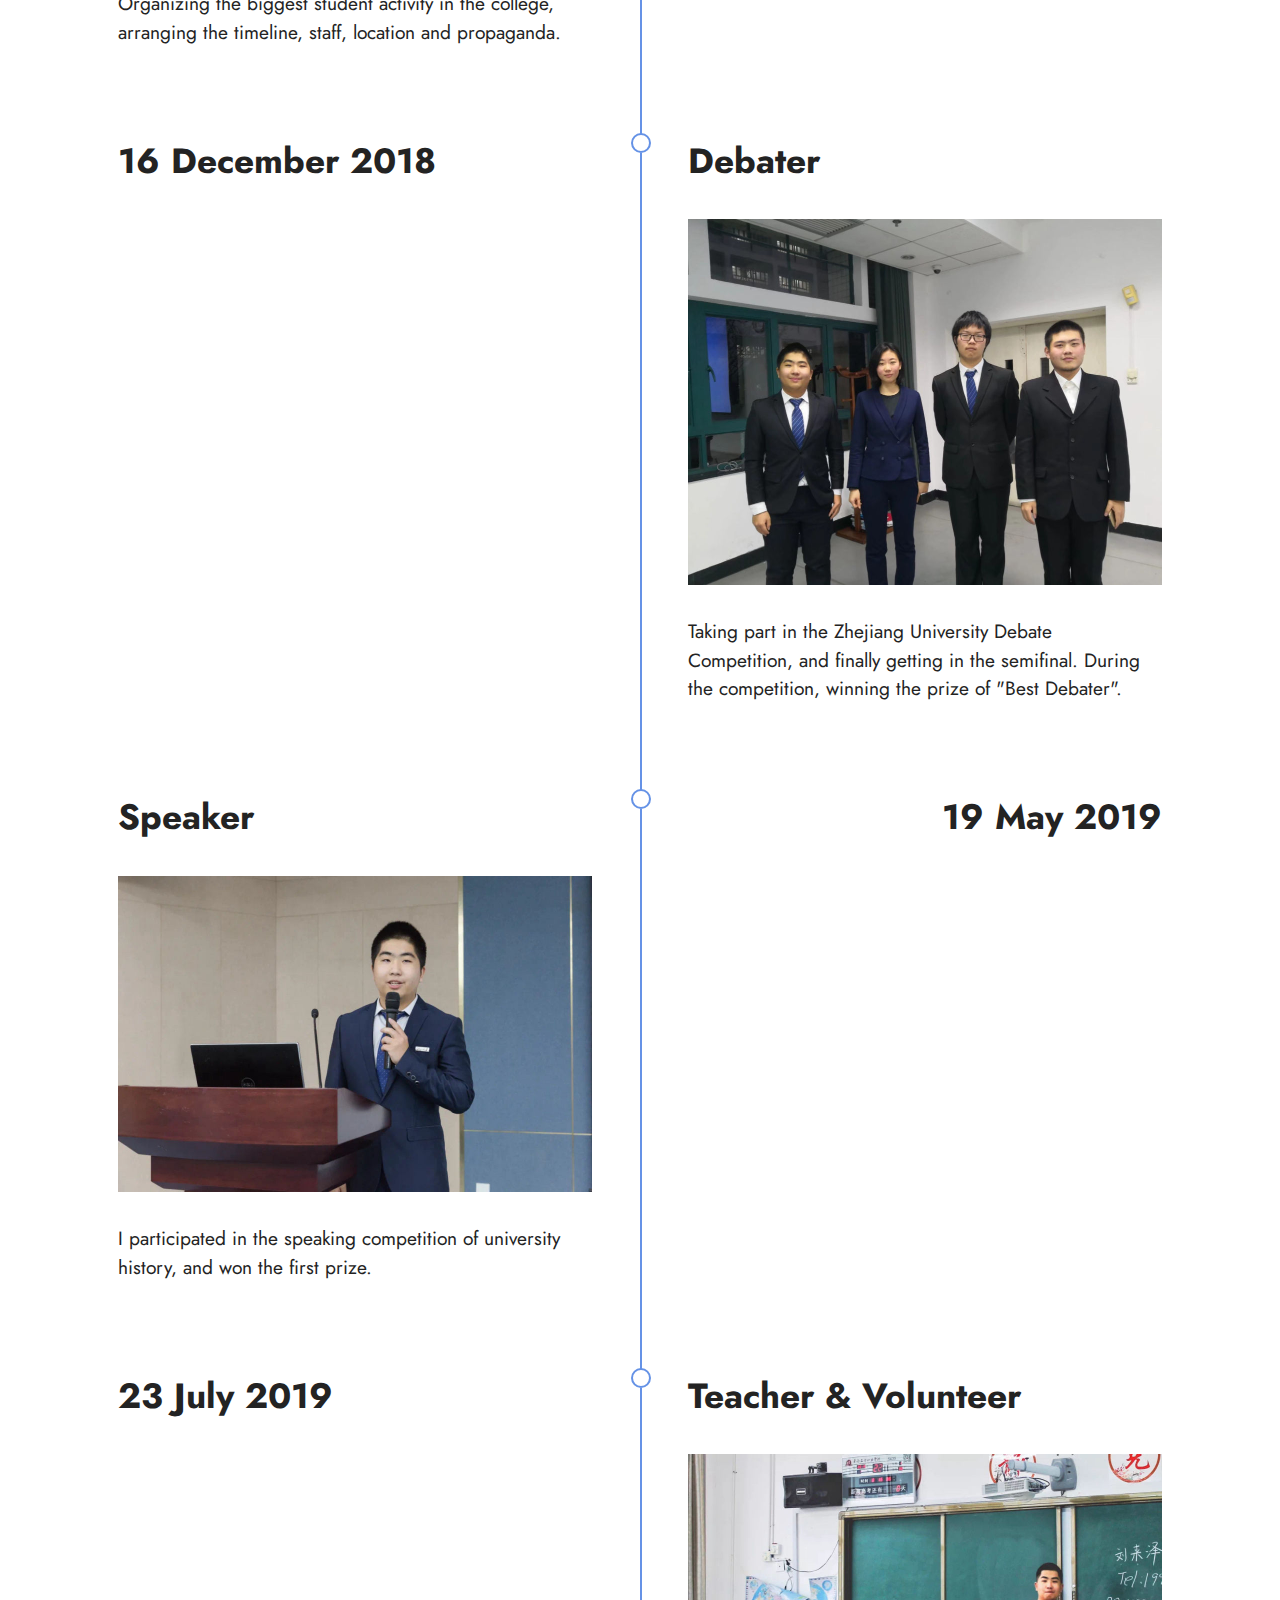
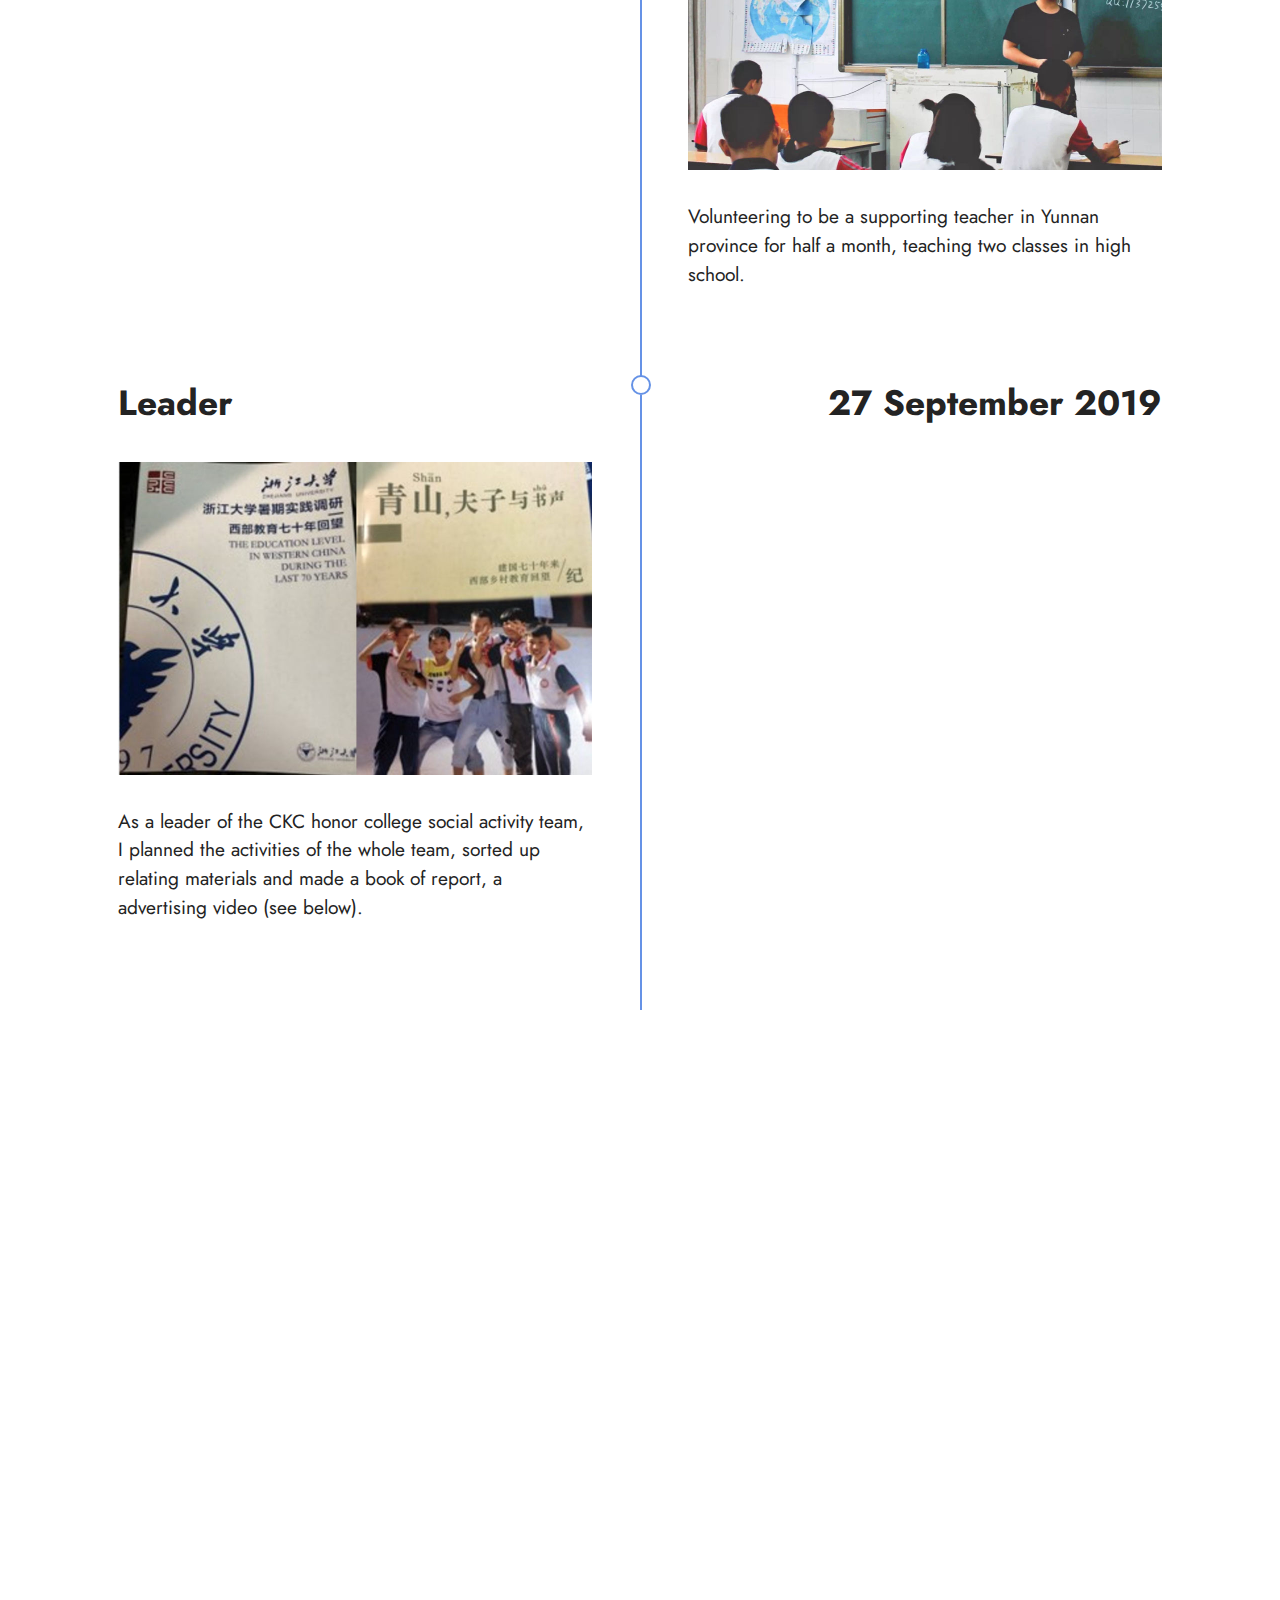
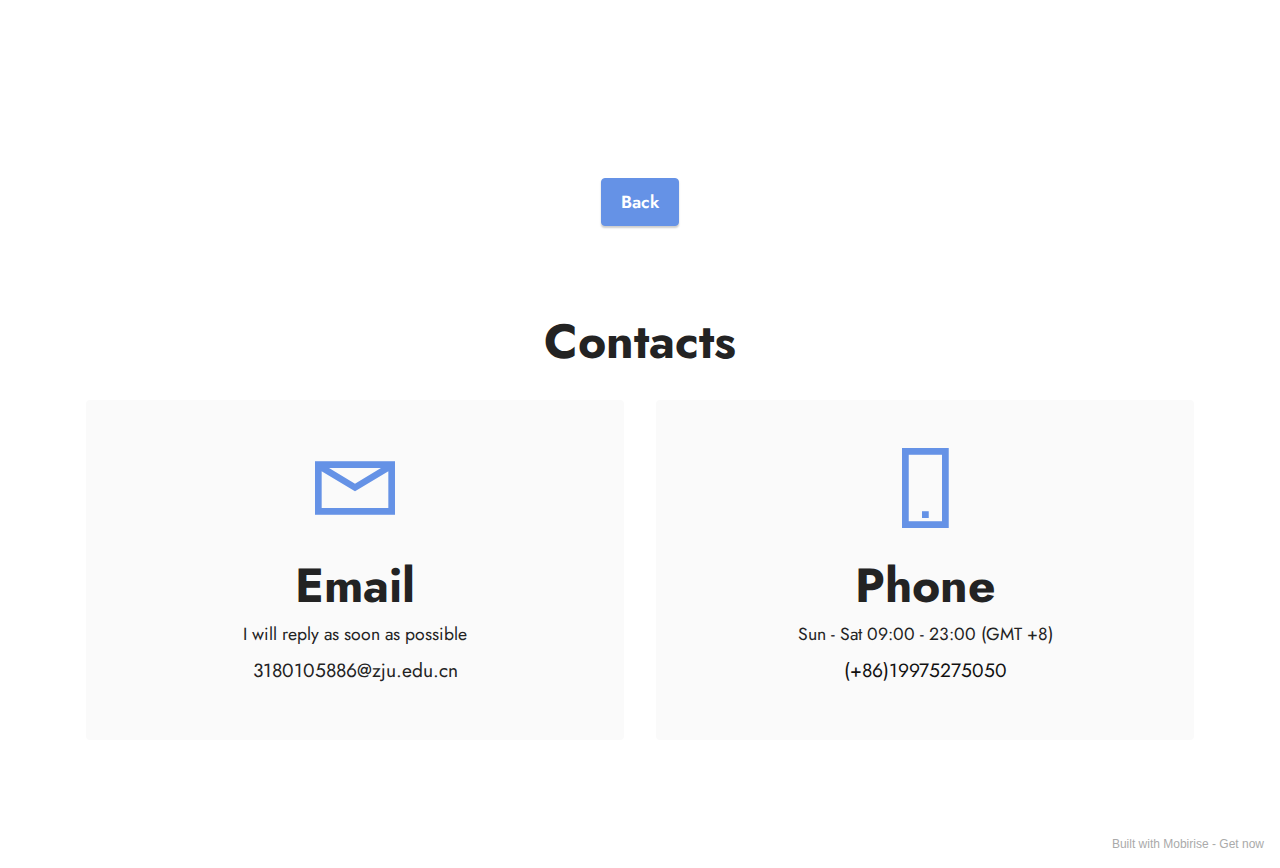
==== commit 9f3ebecb: "create github pages" ====
--- a/activities.html
+++ b/activities.html
@@ -278,7 +278,7 @@
             </div>
         </div>
     </div>
-</section><section style="background-color: #fff; font-family: -apple-system, BlinkMacSystemFont, 'Segoe UI', 'Roboto', 'Helvetica Neue', Arial, sans-serif; color:#aaa; font-size:12px; padding: 0; align-items: center; display: flex;"><a href="https://mobirise.site/p" style="flex: 1 1; height: 3rem; padding-left: 1rem;"></a><p style="flex: 0 0 auto; margin:0; padding-right:1rem;">Build a free site - <a href="https://mobirise.site/w" style="color:#aaa;">Try here</a></p></section><script src="assets/web/assets/jquery/jquery.min.js"></script>  <script src="assets/popper/popper.min.js"></script>  <script src="assets/tether/tether.min.js"></script>  <script src="assets/bootstrap/js/bootstrap.min.js"></script>  <script src="assets/smoothscroll/smooth-scroll.js"></script>  <script src="assets/dropdown/js/nav-dropdown.js"></script>  <script src="assets/dropdown/js/navbar-dropdown.js"></script>  <script src="assets/touchswipe/jquery.touch-swipe.min.js"></script>  <script src="assets/playervimeo/vimeo_player.js"></script>  <script src="assets/theme/js/script.js"></script>  
+</section><section style="background-color: #fff; font-family: -apple-system, BlinkMacSystemFont, 'Segoe UI', 'Roboto', 'Helvetica Neue', Arial, sans-serif; color:#aaa; font-size:12px; padding: 0; align-items: center; display: flex;"><a href="https://mobirise.site/z" style="flex: 1 1; height: 3rem; padding-left: 1rem;"></a><p style="flex: 0 0 auto; margin:0; padding-right:1rem;">Built with Mobirise - <a href="https://mobirise.site/k" style="color:#aaa;">Get now</a></p></section><script src="assets/web/assets/jquery/jquery.min.js"></script>  <script src="assets/popper/popper.min.js"></script>  <script src="assets/tether/tether.min.js"></script>  <script src="assets/bootstrap/js/bootstrap.min.js"></script>  <script src="assets/smoothscroll/smooth-scroll.js"></script>  <script src="assets/dropdown/js/nav-dropdown.js"></script>  <script src="assets/dropdown/js/navbar-dropdown.js"></script>  <script src="assets/touchswipe/jquery.touch-swipe.min.js"></script>  <script src="assets/playervimeo/vimeo_player.js"></script>  <script src="assets/theme/js/script.js"></script>  
   
   
 </body>
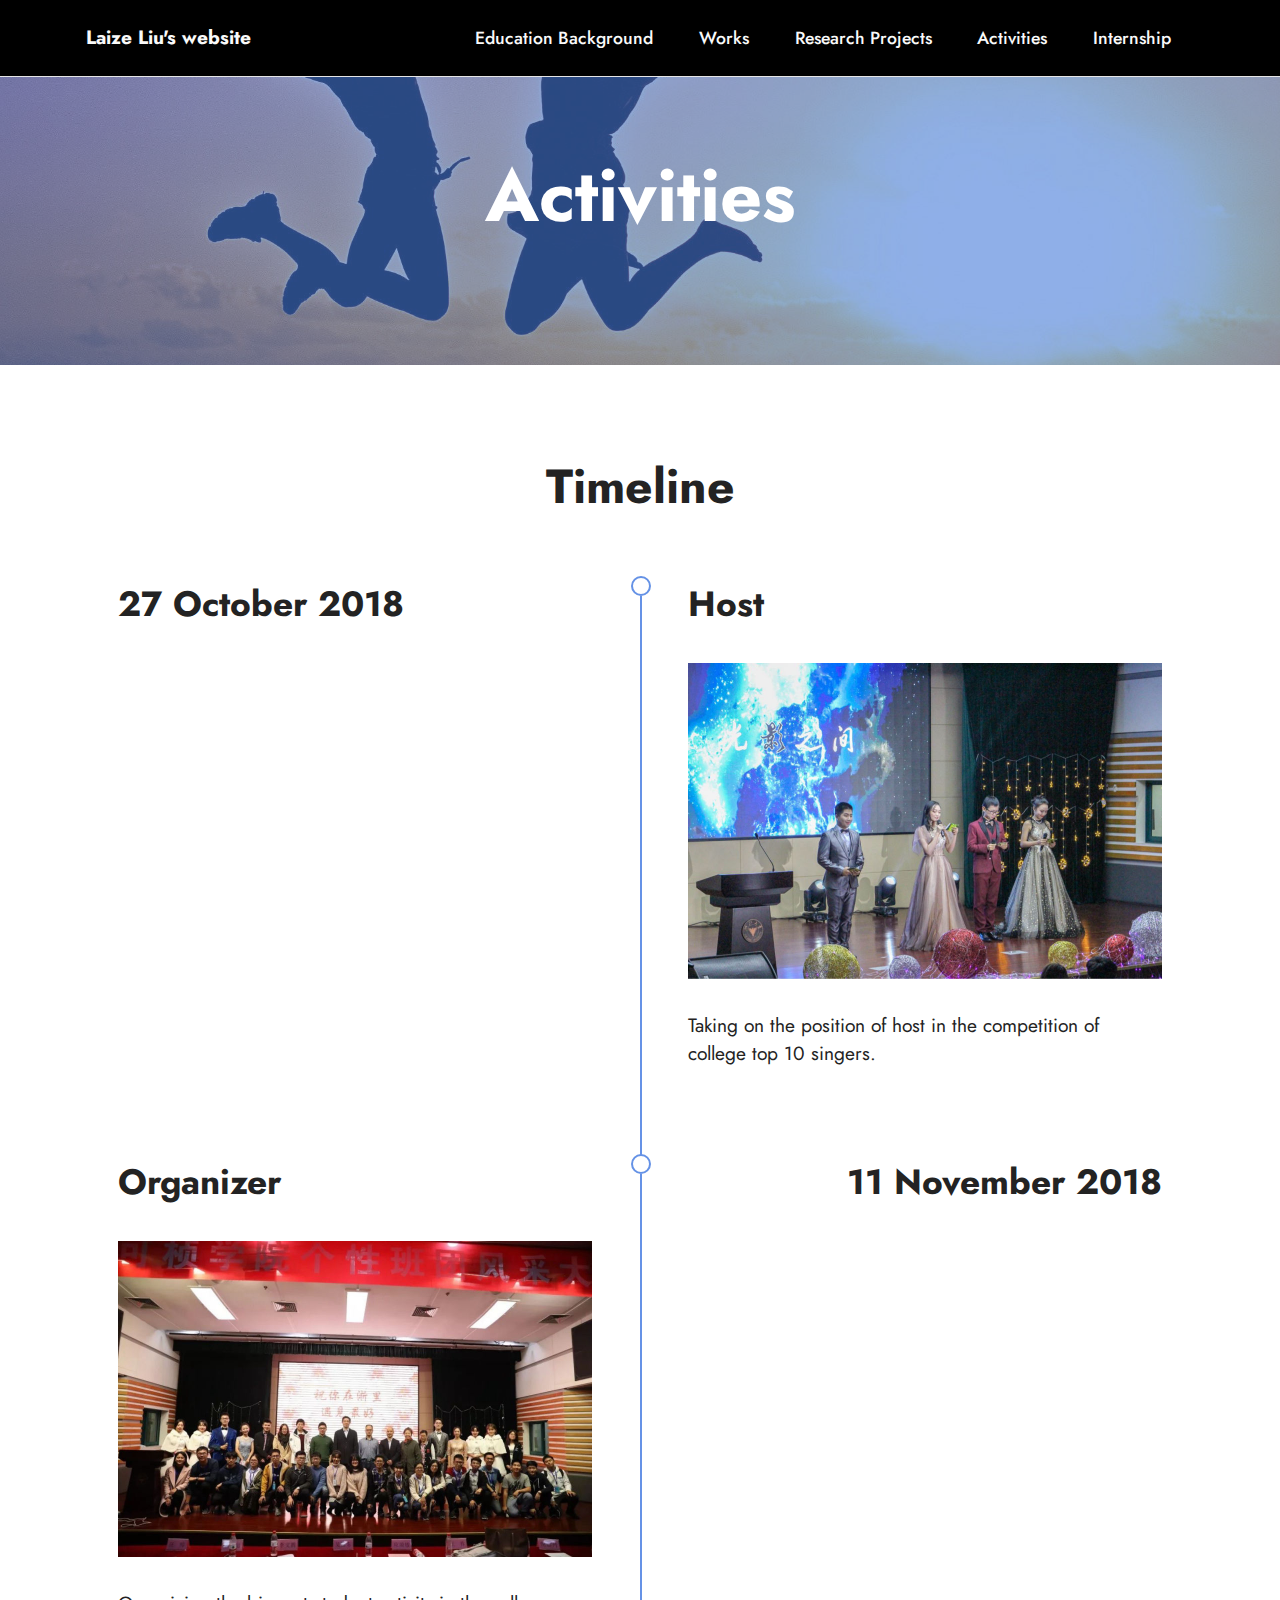
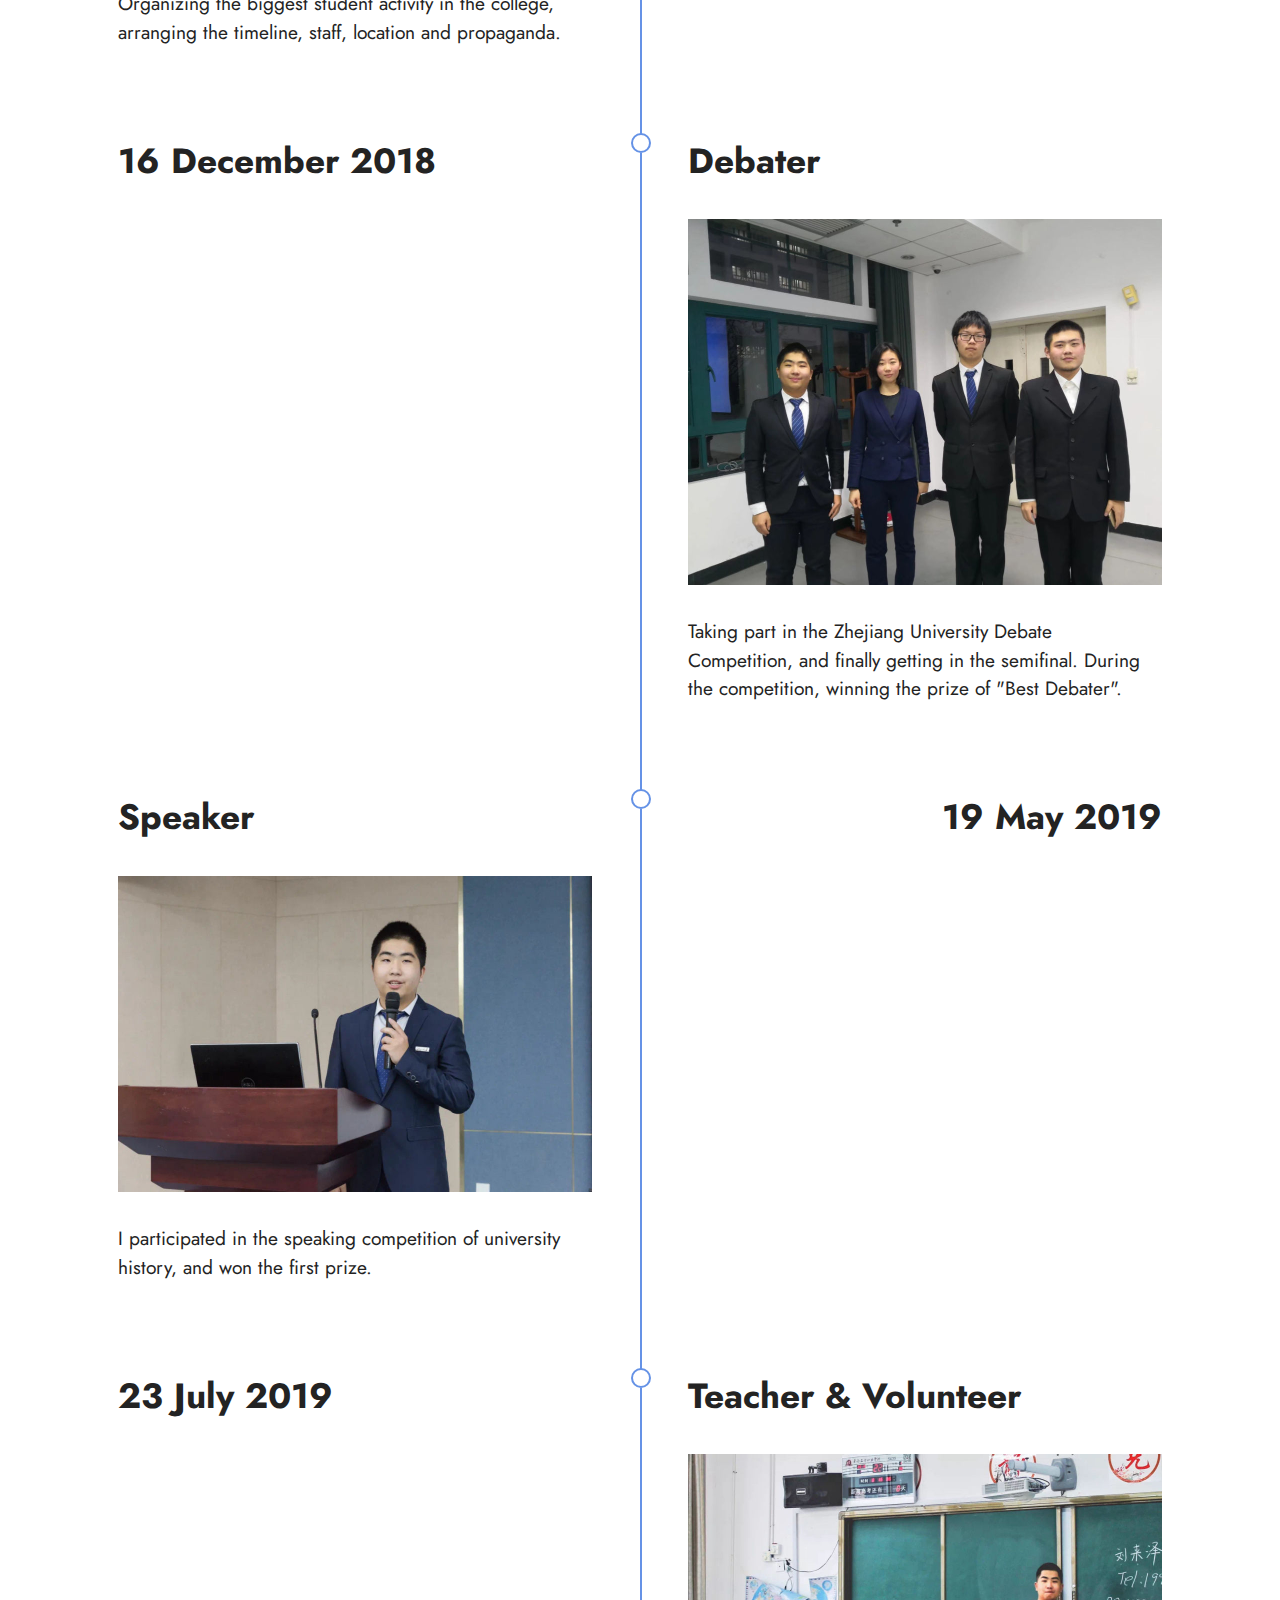
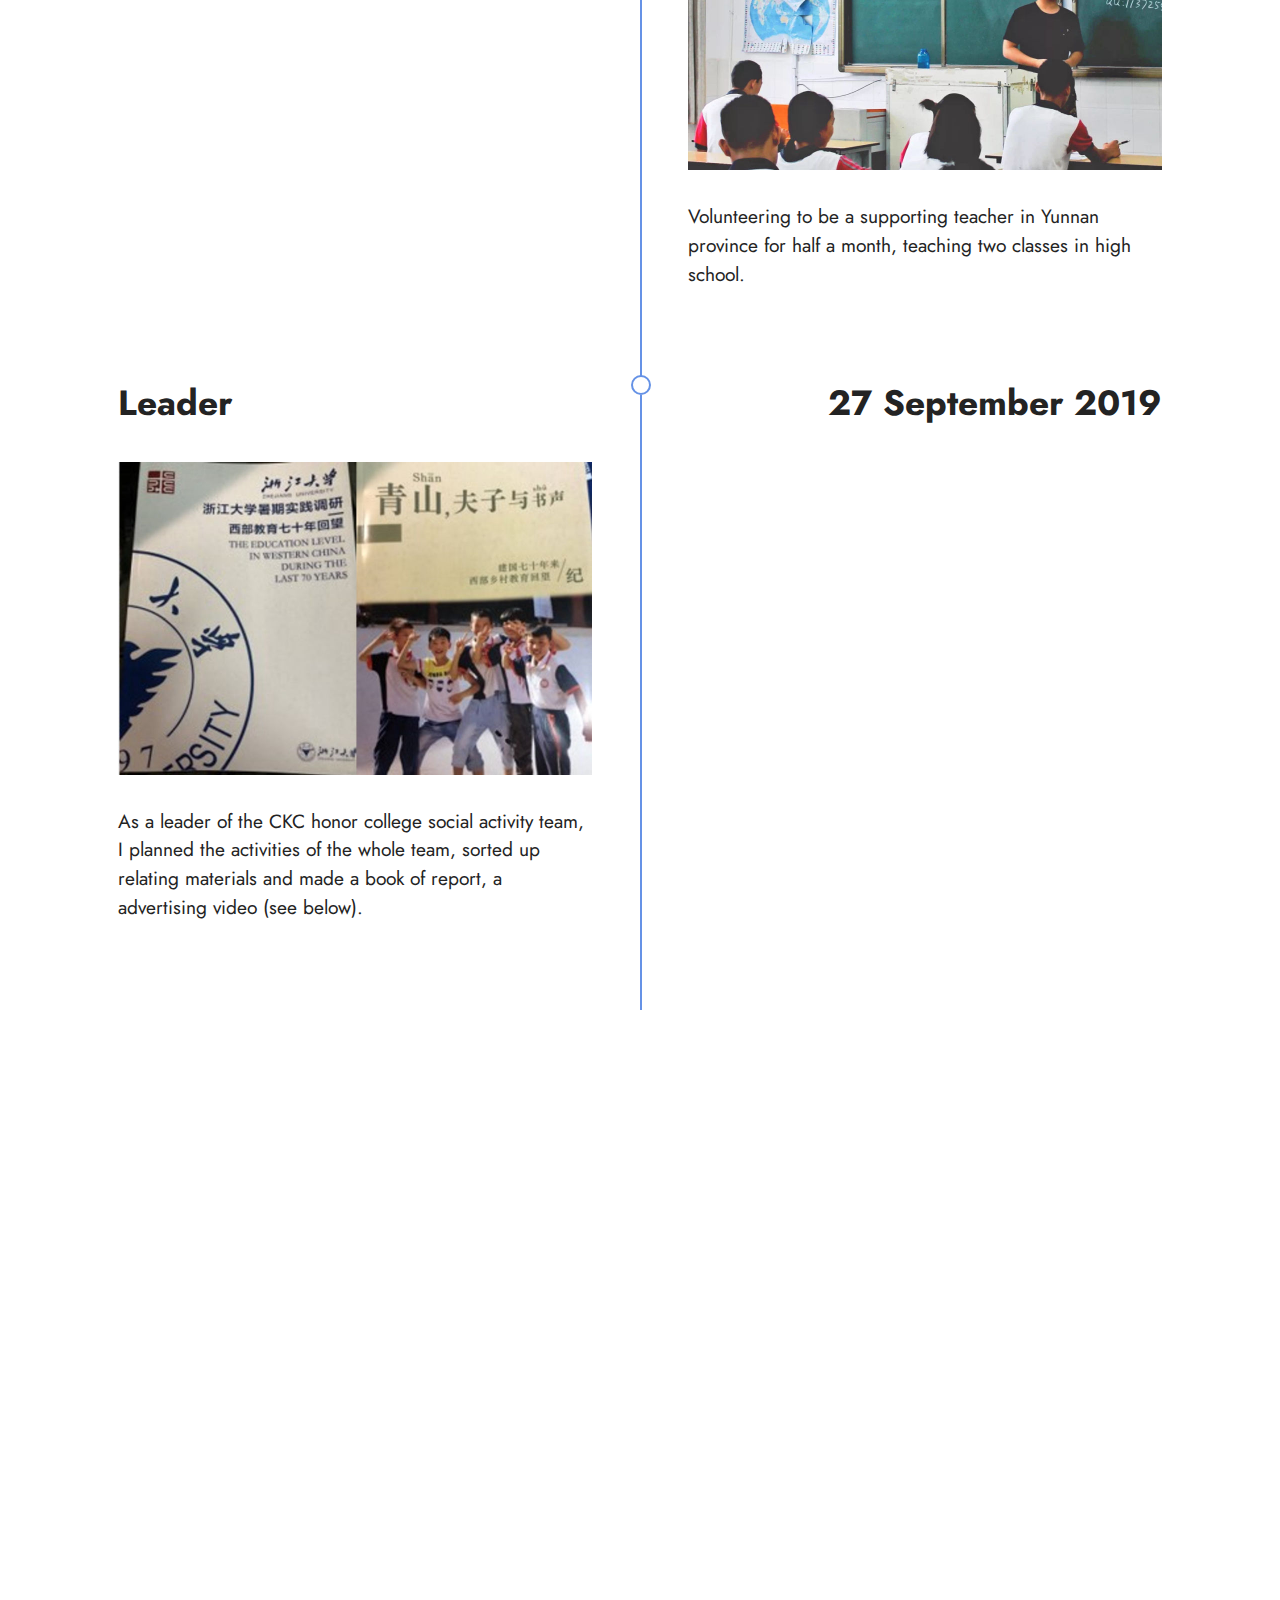
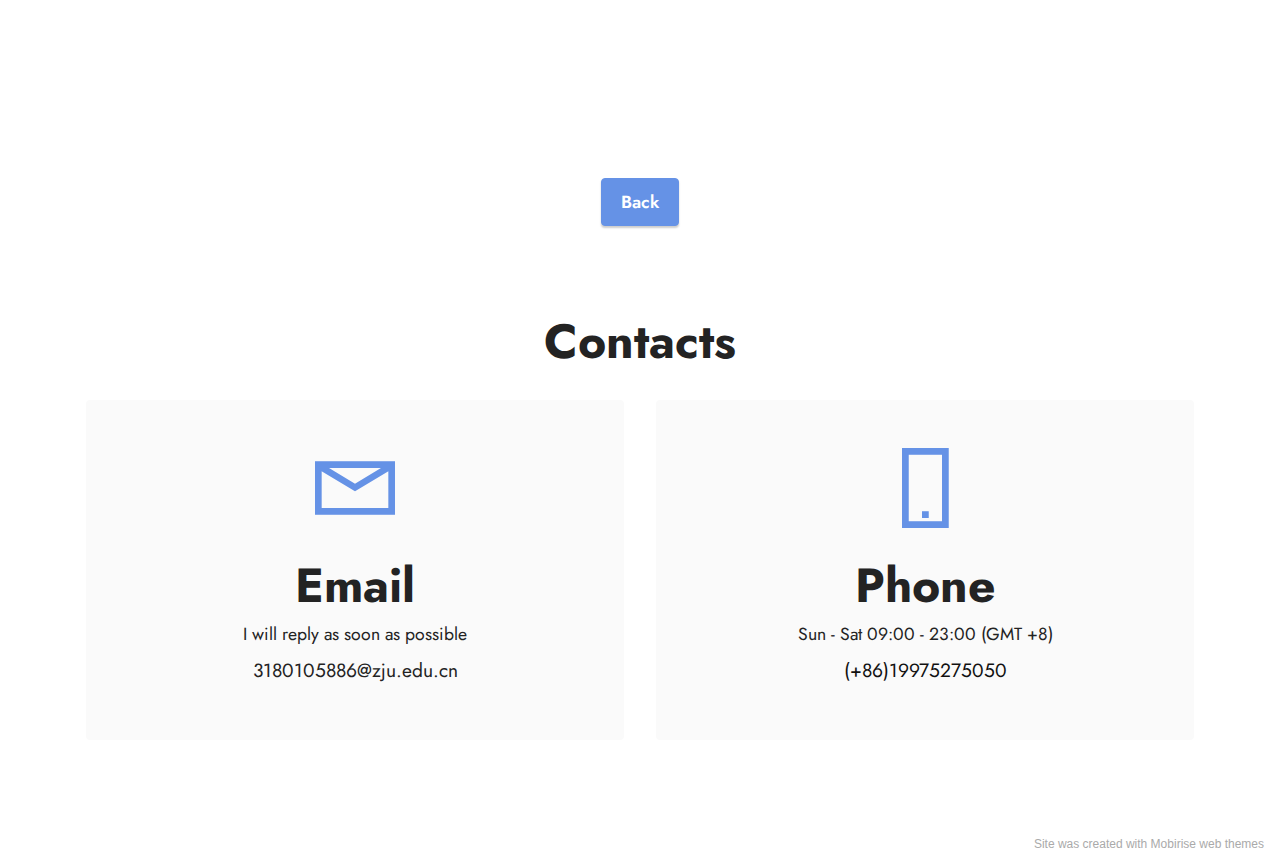
==== commit 6819e1b0: "create github pages" ====
--- a/activities.html
+++ b/activities.html
@@ -278,7 +278,7 @@
             </div>
         </div>
     </div>
-</section><section style="background-color: #fff; font-family: -apple-system, BlinkMacSystemFont, 'Segoe UI', 'Roboto', 'Helvetica Neue', Arial, sans-serif; color:#aaa; font-size:12px; padding: 0; align-items: center; display: flex;"><a href="https://mobirise.site/z" style="flex: 1 1; height: 3rem; padding-left: 1rem;"></a><p style="flex: 0 0 auto; margin:0; padding-right:1rem;">Built with Mobirise - <a href="https://mobirise.site/k" style="color:#aaa;">Get now</a></p></section><script src="assets/web/assets/jquery/jquery.min.js"></script>  <script src="assets/popper/popper.min.js"></script>  <script src="assets/tether/tether.min.js"></script>  <script src="assets/bootstrap/js/bootstrap.min.js"></script>  <script src="assets/smoothscroll/smooth-scroll.js"></script>  <script src="assets/dropdown/js/nav-dropdown.js"></script>  <script src="assets/dropdown/js/navbar-dropdown.js"></script>  <script src="assets/touchswipe/jquery.touch-swipe.min.js"></script>  <script src="assets/playervimeo/vimeo_player.js"></script>  <script src="assets/theme/js/script.js"></script>  
+</section><section style="background-color: #fff; font-family: -apple-system, BlinkMacSystemFont, 'Segoe UI', 'Roboto', 'Helvetica Neue', Arial, sans-serif; color:#aaa; font-size:12px; padding: 0; align-items: center; display: flex;"><a href="https://mobirise.site/l" style="flex: 1 1; height: 3rem; padding-left: 1rem;"></a><p style="flex: 0 0 auto; margin:0; padding-right:1rem;"><a href="https://mobirise.site/s" style="color:#aaa;">Site</a> was created with Mobirise web themes</p></section><script src="assets/web/assets/jquery/jquery.min.js"></script>  <script src="assets/popper/popper.min.js"></script>  <script src="assets/tether/tether.min.js"></script>  <script src="assets/bootstrap/js/bootstrap.min.js"></script>  <script src="assets/smoothscroll/smooth-scroll.js"></script>  <script src="assets/dropdown/js/nav-dropdown.js"></script>  <script src="assets/dropdown/js/navbar-dropdown.js"></script>  <script src="assets/touchswipe/jquery.touch-swipe.min.js"></script>  <script src="assets/playervimeo/vimeo_player.js"></script>  <script src="assets/theme/js/script.js"></script>  
   
   
 </body>
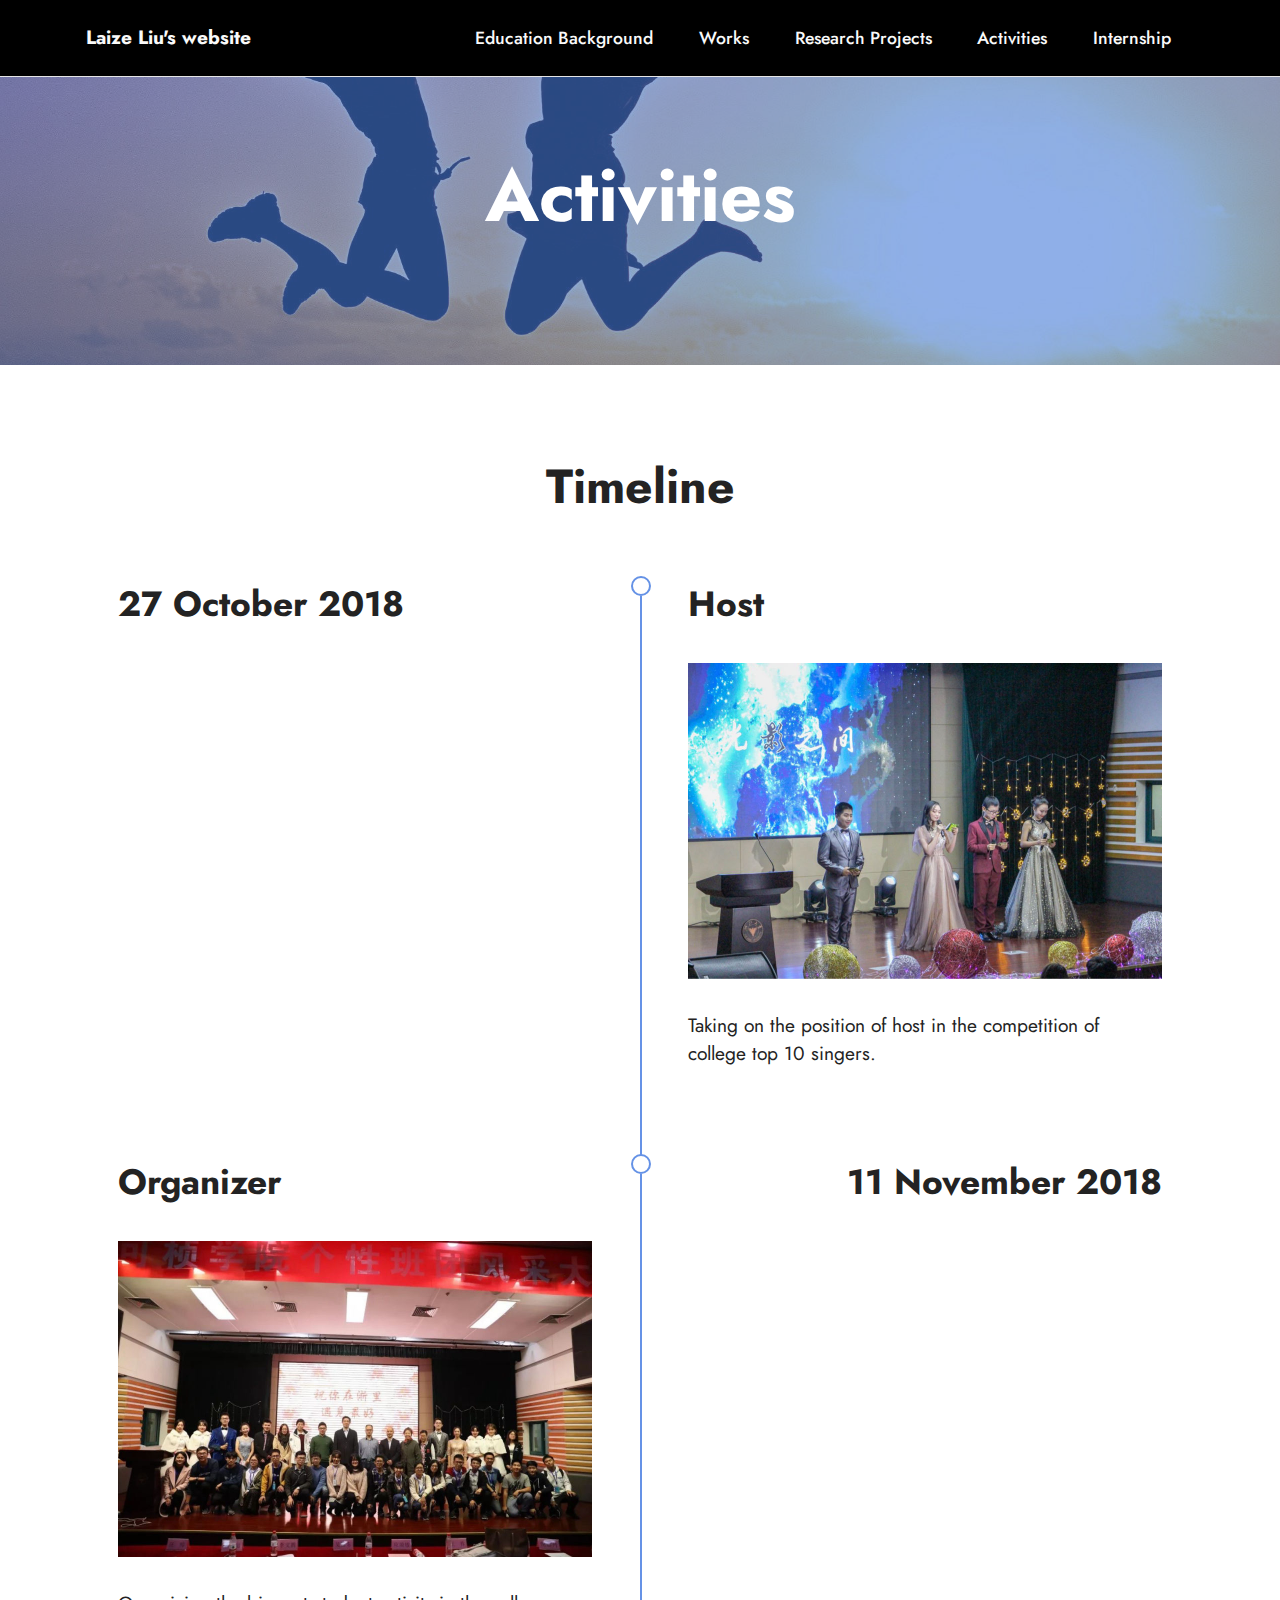
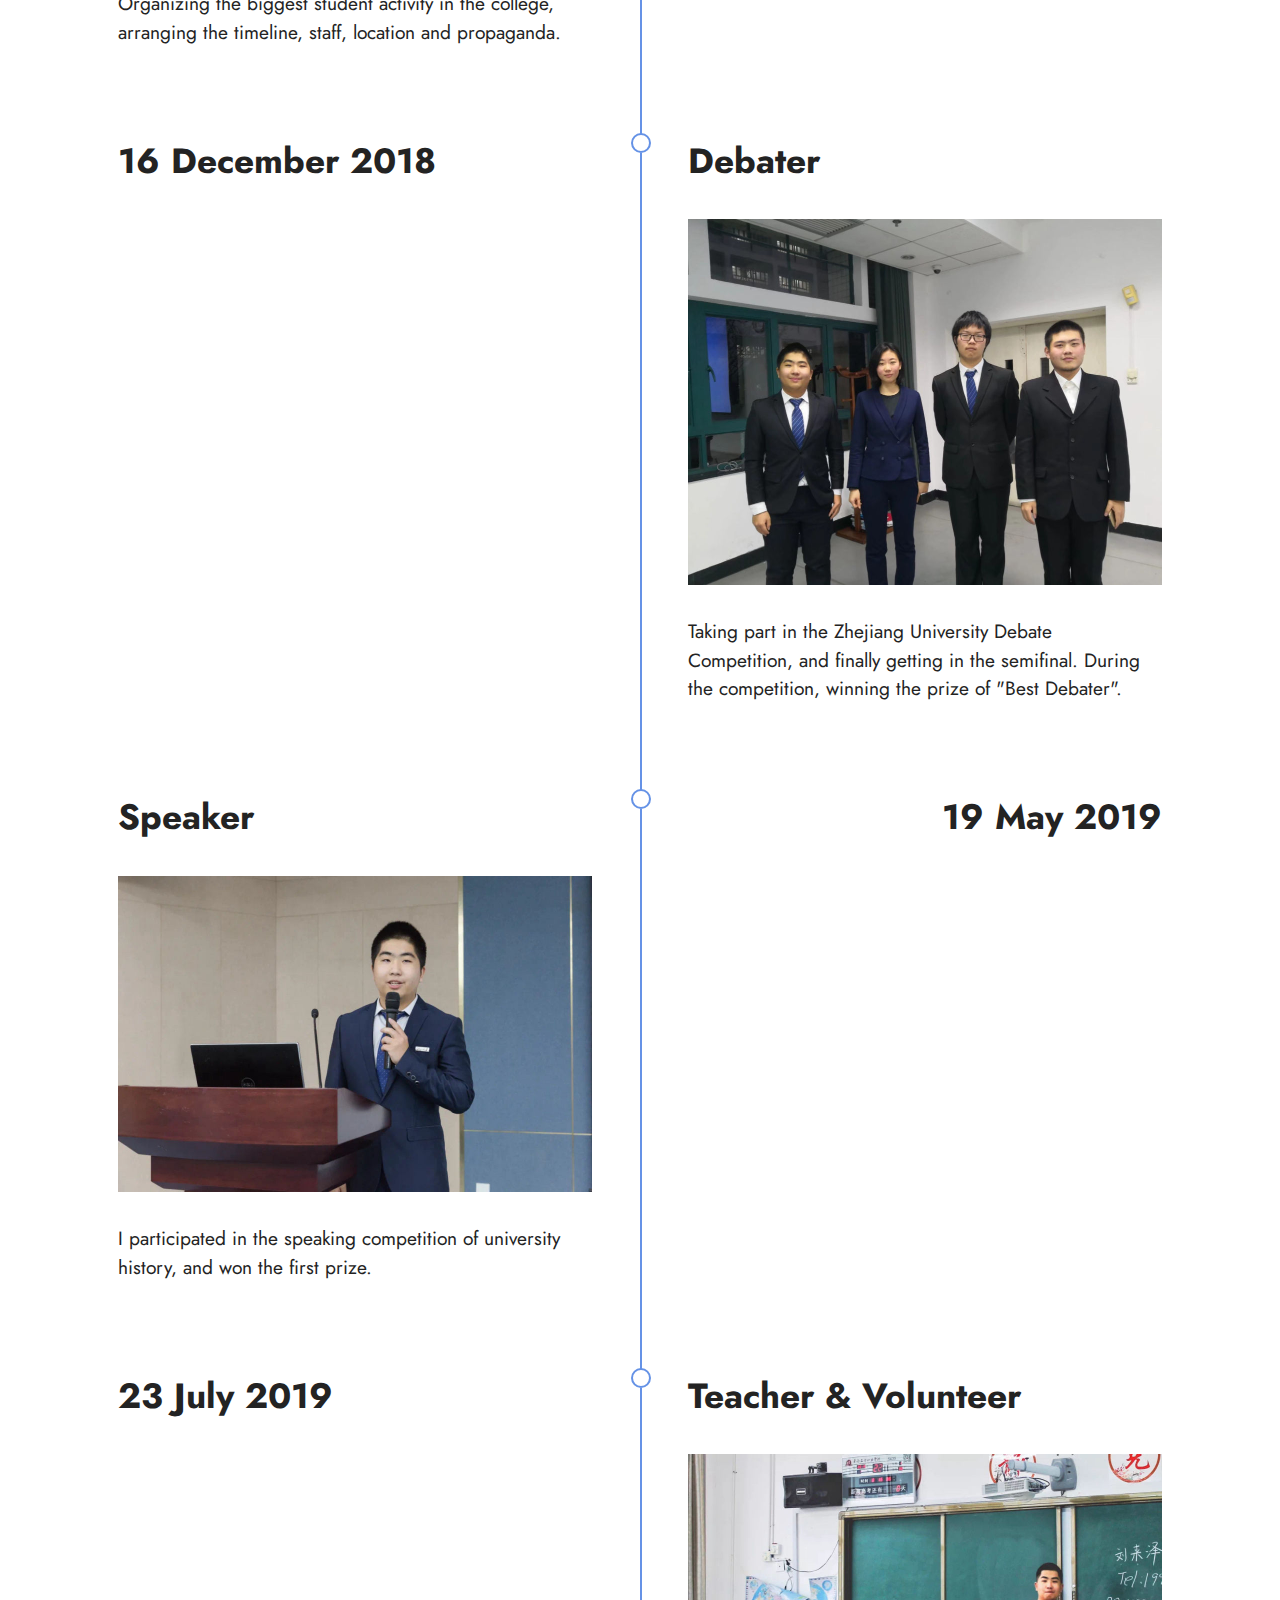
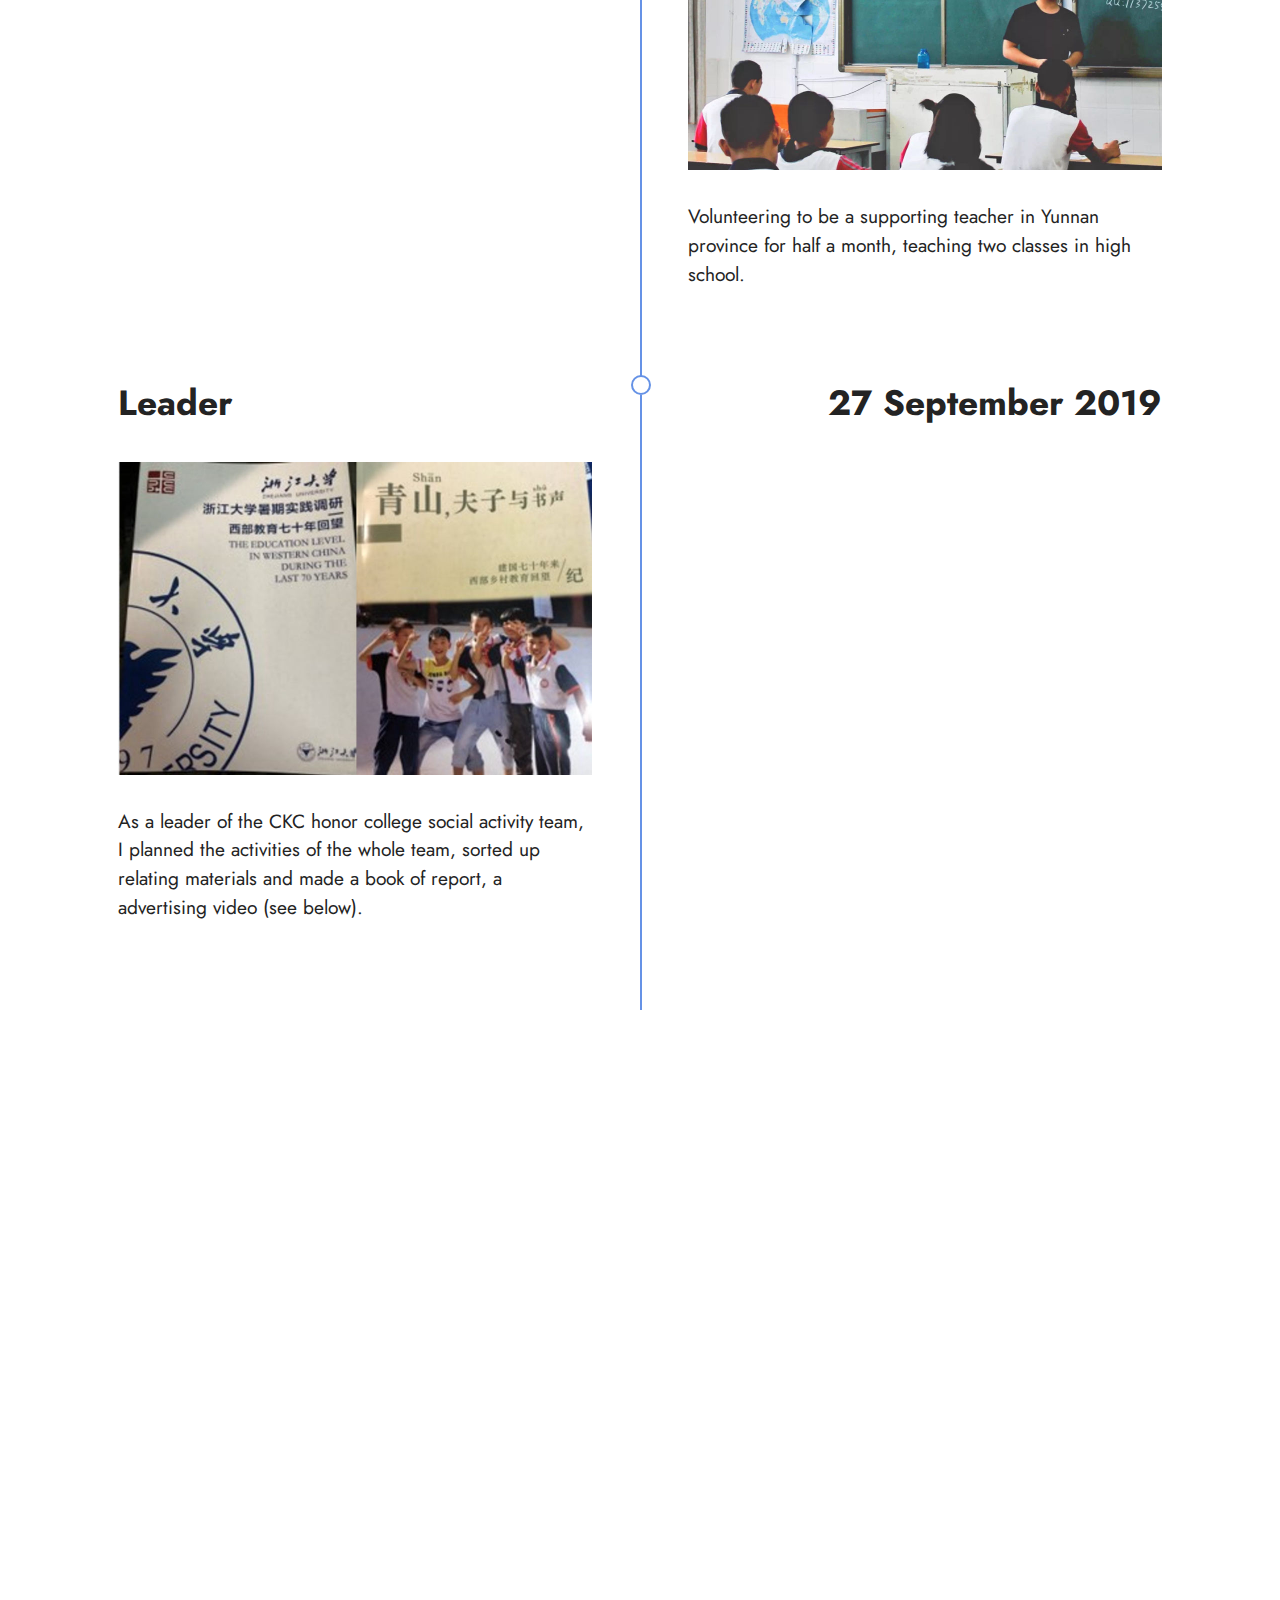
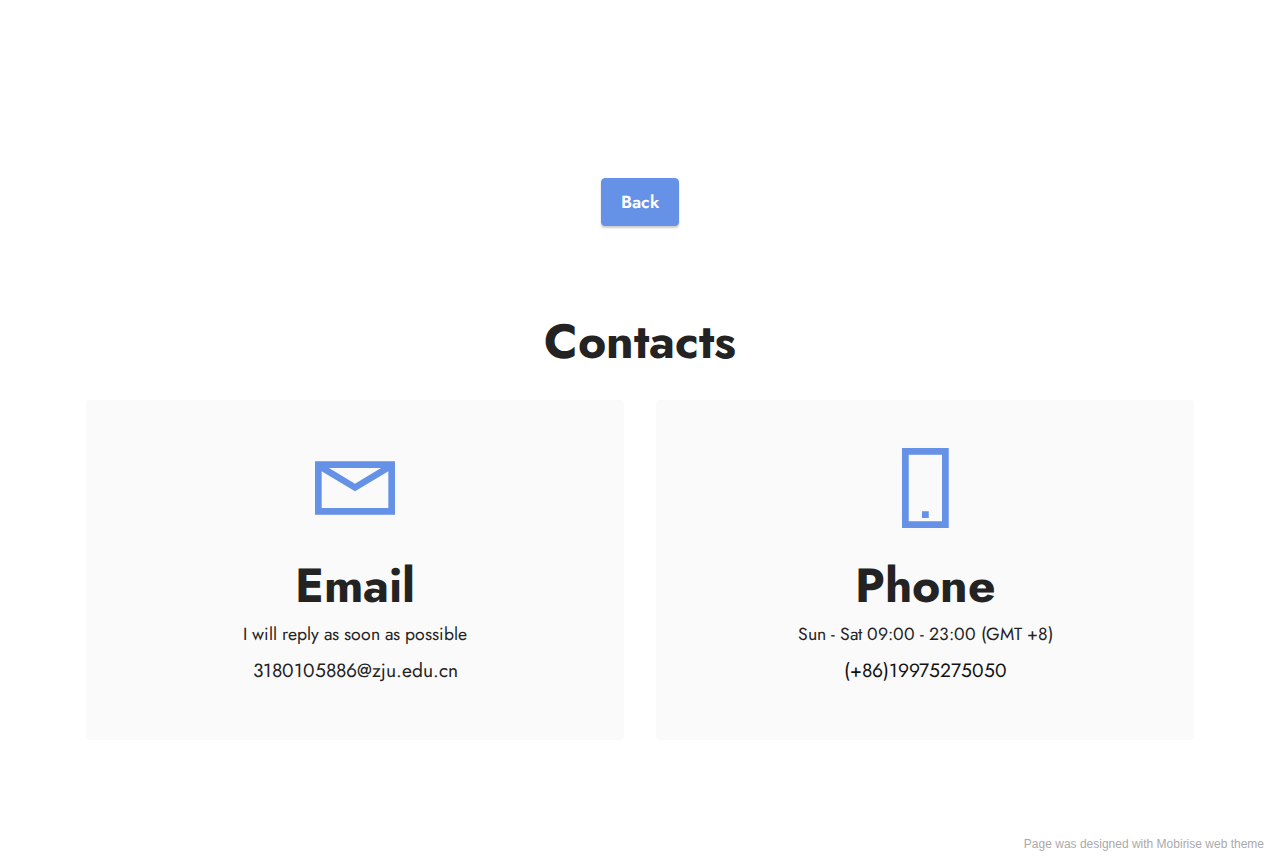
==== commit 5e9e7704: "create github pages" ====
--- a/activities.html
+++ b/activities.html
@@ -278,7 +278,7 @@
             </div>
         </div>
     </div>
-</section><section style="background-color: #fff; font-family: -apple-system, BlinkMacSystemFont, 'Segoe UI', 'Roboto', 'Helvetica Neue', Arial, sans-serif; color:#aaa; font-size:12px; padding: 0; align-items: center; display: flex;"><a href="https://mobirise.site/l" style="flex: 1 1; height: 3rem; padding-left: 1rem;"></a><p style="flex: 0 0 auto; margin:0; padding-right:1rem;"><a href="https://mobirise.site/s" style="color:#aaa;">Site</a> was created with Mobirise web themes</p></section><script src="assets/web/assets/jquery/jquery.min.js"></script>  <script src="assets/popper/popper.min.js"></script>  <script src="assets/tether/tether.min.js"></script>  <script src="assets/bootstrap/js/bootstrap.min.js"></script>  <script src="assets/smoothscroll/smooth-scroll.js"></script>  <script src="assets/dropdown/js/nav-dropdown.js"></script>  <script src="assets/dropdown/js/navbar-dropdown.js"></script>  <script src="assets/touchswipe/jquery.touch-swipe.min.js"></script>  <script src="assets/playervimeo/vimeo_player.js"></script>  <script src="assets/theme/js/script.js"></script>  
+</section><section style="background-color: #fff; font-family: -apple-system, BlinkMacSystemFont, 'Segoe UI', 'Roboto', 'Helvetica Neue', Arial, sans-serif; color:#aaa; font-size:12px; padding: 0; align-items: center; display: flex;"><a href="https://mobirise.site/m" style="flex: 1 1; height: 3rem; padding-left: 1rem;"></a><p style="flex: 0 0 auto; margin:0; padding-right:1rem;"><a href="https://mobirise.site/s" style="color:#aaa;">Page</a> was designed with Mobirise web theme</p></section><script src="assets/web/assets/jquery/jquery.min.js"></script>  <script src="assets/popper/popper.min.js"></script>  <script src="assets/tether/tether.min.js"></script>  <script src="assets/bootstrap/js/bootstrap.min.js"></script>  <script src="assets/smoothscroll/smooth-scroll.js"></script>  <script src="assets/dropdown/js/nav-dropdown.js"></script>  <script src="assets/dropdown/js/navbar-dropdown.js"></script>  <script src="assets/touchswipe/jquery.touch-swipe.min.js"></script>  <script src="assets/playervimeo/vimeo_player.js"></script>  <script src="assets/theme/js/script.js"></script>  
   
   
 </body>
--- a/assets/mobirise/css/mbr-additional.css
+++ b/assets/mobirise/css/mbr-additional.css
@@ -1487,6 +1487,1993 @@
     left: -1rem;
   }
 }
+.cid-sxgHGjyn3I {
+  padding-top: 6rem;
+  padding-bottom: 6rem;
+  background-image: url("../../../assets/images/mbr-1920x1280.jpg");
+}
+.cid-sxgHGjyn3I .mbr-text,
+.cid-sxgHGjyn3I .mbr-section-btn {
+  color: #232323;
+}
+.cid-sxgHGjyn3I .card-title,
+.cid-sxgHGjyn3I .card-box {
+  color: #ffffff;
+}
+.cid-sxgHGjyn3I .mbr-text,
+.cid-sxgHGjyn3I .link-wrap {
+  color: #ffffff;
+}
+.cid-sxgHK38zcy {
+  padding-top: 3rem;
+  padding-bottom: 0rem;
+  background-color: #ffffff;
+}
+.cid-sxgHL17mHl {
+  padding-top: 5rem;
+  padding-bottom: 0rem;
+  background-color: #ffffff;
+}
+.cid-sxgHL17mHl .line {
+  background-color: #6592e6;
+  align: center;
+  height: 2px;
+  margin: 0 auto;
+}
+.cid-sxgHLtXGIp {
+  padding-top: 0rem;
+  padding-bottom: 0rem;
+  background-color: #ffffff;
+}
+.cid-sxgHLtXGIp img,
+.cid-sxgHLtXGIp .item-img {
+  width: 100%;
+  height: 100%;
+  height: 300px;
+  object-fit: cover;
+}
+.cid-sxgHLtXGIp .item:focus,
+.cid-sxgHLtXGIp span:focus {
+  outline: none;
+}
+.cid-sxgHLtXGIp .item {
+  cursor: pointer;
+  margin-bottom: 2rem;
+}
+.cid-sxgHLtXGIp .item-wrapper {
+  position: relative;
+  border-radius: 4px;
+  background: #fafafa;
+  height: 100%;
+  display: flex;
+  flex-flow: column nowrap;
+}
+@media (min-width: 992px) {
+  .cid-sxgHLtXGIp .item-wrapper .item-content {
+    padding: 2rem;
+  }
+}
+@media (max-width: 991px) {
+  .cid-sxgHLtXGIp .item-wrapper .item-content {
+    padding: 1rem;
+  }
+}
+.cid-sxgHLtXGIp .mbr-section-btn {
+  margin-top: auto !important;
+}
+.cid-sxgHLtXGIp .mbr-section-title {
+  color: #232323;
+}
+.cid-sxgHLtXGIp .mbr-text,
+.cid-sxgHLtXGIp .mbr-section-btn {
+  text-align: left;
+}
+.cid-sxgHLtXGIp .item-title {
+  text-align: left;
+}
+.cid-sxgHLtXGIp .item-subtitle {
+  text-align: left;
+}
+.cid-sxgHM943Eg {
+  padding-top: 5rem;
+  padding-bottom: 0rem;
+  background-color: #ffffff;
+}
+.cid-sxgHM943Eg .line {
+  background-color: #6592e6;
+  align: center;
+  height: 2px;
+  margin: 0 auto;
+}
+.cid-sxgHMQoMMe {
+  padding-top: 0rem;
+  padding-bottom: 1rem;
+  background-color: #ffffff;
+}
+.cid-sxgHMQoMMe img,
+.cid-sxgHMQoMMe .item-img {
+  width: 100%;
+  height: 100%;
+  height: 300px;
+  object-fit: cover;
+}
+.cid-sxgHMQoMMe .item:focus,
+.cid-sxgHMQoMMe span:focus {
+  outline: none;
+}
+.cid-sxgHMQoMMe .item {
+  cursor: pointer;
+  margin-bottom: 2rem;
+}
+.cid-sxgHMQoMMe .item-wrapper {
+  position: relative;
+  border-radius: 4px;
+  background: #fafafa;
+  height: 100%;
+  display: flex;
+  flex-flow: column nowrap;
+}
+@media (min-width: 992px) {
+  .cid-sxgHMQoMMe .item-wrapper .item-content {
+    padding: 2rem;
+  }
+}
+@media (max-width: 991px) {
+  .cid-sxgHMQoMMe .item-wrapper .item-content {
+    padding: 1rem;
+  }
+}
+.cid-sxgHMQoMMe .mbr-section-btn {
+  margin-top: auto !important;
+}
+.cid-sxgHMQoMMe .mbr-section-title {
+  color: #232323;
+}
+.cid-sxgHMQoMMe .mbr-text,
+.cid-sxgHMQoMMe .mbr-section-btn {
+  text-align: left;
+}
+.cid-sxgHMQoMMe .item-title {
+  text-align: left;
+}
+.cid-sxgHMQoMMe .item-subtitle {
+  text-align: left;
+}
+.cid-sxgHNViqNV {
+  padding-top: 5rem;
+  padding-bottom: 0rem;
+  background-color: #ffffff;
+}
+.cid-sxgHNViqNV .line {
+  background-color: #6592e6;
+  align: center;
+  height: 2px;
+  margin: 0 auto;
+}
+.cid-sxgHOXdOUG {
+  padding-top: 0rem;
+  padding-bottom: 6rem;
+  background-color: #ffffff;
+}
+.cid-sxgHOXdOUG img,
+.cid-sxgHOXdOUG .item-img {
+  width: 100%;
+  height: 100%;
+  height: 300px;
+  object-fit: cover;
+}
+.cid-sxgHOXdOUG .item:focus,
+.cid-sxgHOXdOUG span:focus {
+  outline: none;
+}
+.cid-sxgHOXdOUG .item {
+  cursor: pointer;
+  margin-bottom: 2rem;
+}
+.cid-sxgHOXdOUG .item-wrapper {
+  position: relative;
+  border-radius: 4px;
+  background: #fafafa;
+  height: 100%;
+  display: flex;
+  flex-flow: column nowrap;
+}
+@media (min-width: 992px) {
+  .cid-sxgHOXdOUG .item-wrapper .item-content {
+    padding: 2rem;
+  }
+}
+@media (max-width: 991px) {
+  .cid-sxgHOXdOUG .item-wrapper .item-content {
+    padding: 1rem;
+  }
+}
+.cid-sxgHOXdOUG .mbr-section-btn {
+  margin-top: auto !important;
+}
+.cid-sxgHOXdOUG .mbr-section-title {
+  color: #232323;
+}
+.cid-sxgHOXdOUG .mbr-text,
+.cid-sxgHOXdOUG .mbr-section-btn {
+  text-align: left;
+}
+.cid-sxgHOXdOUG .item-title {
+  text-align: left;
+}
+.cid-sxgHOXdOUG .item-subtitle {
+  text-align: left;
+}
+.cid-sxgJgWNHm7 {
+  padding-top: 0rem;
+  padding-bottom: 0rem;
+  background-color: #ffffff;
+}
+.cid-sxgHQsGrVj {
+  padding-top: 5rem;
+  padding-bottom: 5rem;
+  background-color: #ffffff;
+}
+.cid-sxgHQsGrVj .mbr-iconfont {
+  display: block;
+  font-size: 5rem;
+  color: #6592e6;
+  margin-bottom: 2rem;
+}
+.cid-sxgHQsGrVj .card-wrapper {
+  padding: 3rem;
+  background: #fafafa;
+  border-radius: 4px;
+}
+@media (max-width: 992px) {
+  .cid-sxgHQsGrVj .card-wrapper {
+    margin-bottom: 2rem;
+  }
+}
+@media (max-width: 767px) {
+  .cid-sxgHQsGrVj .card-wrapper {
+    padding: 3rem 1rem;
+  }
+}
+.cid-s48OLK6784 {
+  z-index: 1000;
+  width: 100%;
+  position: relative;
+  min-height: 60px;
+}
+.cid-s48OLK6784 nav.navbar {
+  position: fixed;
+}
+.cid-s48OLK6784 .dropdown-item:before {
+  font-family: Moririse2 !important;
+  content: '\e966';
+  display: inline-block;
+  width: 0;
+  position: absolute;
+  left: 1rem;
+  top: 0.5rem;
+  margin-right: 0.5rem;
+  line-height: 1;
+  font-size: inherit;
+  vertical-align: middle;
+  text-align: center;
+  overflow: hidden;
+  transform: scale(0, 1);
+  transition: all 0.25s ease-in-out;
+}
+.cid-s48OLK6784 .dropdown-menu {
+  padding: 0;
+}
+.cid-s48OLK6784 .dropdown-item {
+  border-bottom: 1px solid #e6e6e6;
+}
+.cid-s48OLK6784 .dropdown-item:hover,
+.cid-s48OLK6784 .dropdown-item:focus {
+  background: #6592e6 !important;
+  color: white !important;
+}
+.cid-s48OLK6784 .nav-dropdown .link {
+  padding: 0 0.3em !important;
+  margin: .667em 1em !important;
+}
+.cid-s48OLK6784 .nav-dropdown .link.dropdown-toggle::after {
+  margin-left: 0.5rem;
+  margin-top: 0.2rem;
+}
+.cid-s48OLK6784 .nav-link {
+  position: relative;
+}
+.cid-s48OLK6784 .container {
+  display: flex;
+  margin: auto;
+}
+.cid-s48OLK6784 .iconfont-wrapper {
+  color: #000000 !important;
+  font-size: 1.5rem;
+  padding-right: .5rem;
+}
+.cid-s48OLK6784 .navbar-caption {
+  padding-right: 4rem;
+}
+.cid-s48OLK6784 .dropdown-menu,
+.cid-s48OLK6784 .navbar.opened {
+  background: #000000 !important;
+}
+.cid-s48OLK6784 .nav-item:focus,
+.cid-s48OLK6784 .nav-link:focus {
+  outline: none;
+}
+.cid-s48OLK6784 .dropdown .dropdown-menu .dropdown-item {
+  width: auto;
+  transition: all 0.25s ease-in-out;
+}
+.cid-s48OLK6784 .dropdown .dropdown-menu .dropdown-item::after {
+  right: 0.5rem;
+}
+.cid-s48OLK6784 .dropdown .dropdown-menu .dropdown-item .mbr-iconfont {
+  margin-left: -1.8rem;
+  padding-right: 1rem;
+  font-size: inherit;
+}
+.cid-s48OLK6784 .dropdown .dropdown-menu .dropdown-item .mbr-iconfont:before {
+  display: inline-block;
+  transform: scale(1, 1);
+  transition: all 0.25s ease-in-out;
+}
+.cid-s48OLK6784 .collapsed .dropdown-menu .dropdown-item:before {
+  display: none;
+}
+.cid-s48OLK6784 .collapsed .dropdown .dropdown-menu .dropdown-item {
+  padding: 0.235em 1.5em 0.235em 1.5em !important;
+  transition: none;
+  margin: 0 !important;
+}
+.cid-s48OLK6784 .navbar {
+  min-height: 77px;
+  transition: all .3s;
+  border-bottom: 1px solid transparent;
+  background: #000000;
+}
+.cid-s48OLK6784 .navbar:not(.navbar-short) {
+  border-bottom: 1px solid #e6e6e6;
+}
+.cid-s48OLK6784 .navbar.opened {
+  transition: all .3s;
+}
+.cid-s48OLK6784 .navbar .dropdown-item {
+  padding: .5rem 1.8rem;
+}
+.cid-s48OLK6784 .navbar .navbar-logo img {
+  width: auto;
+}
+.cid-s48OLK6784 .navbar .navbar-collapse {
+  justify-content: flex-end;
+  z-index: 1;
+}
+.cid-s48OLK6784 .navbar.collapsed .nav-item .nav-link::before {
+  display: none;
+}
+.cid-s48OLK6784 .navbar.collapsed.opened .dropdown-menu {
+  top: 0;
+}
+.cid-s48OLK6784 .navbar.collapsed .dropdown-menu .dropdown-submenu {
+  left: 0 !important;
+}
+.cid-s48OLK6784 .navbar.collapsed .dropdown-menu .dropdown-item:after {
+  right: auto;
+}
+.cid-s48OLK6784 .navbar.collapsed .dropdown-menu .dropdown-toggle[data-toggle="dropdown-submenu"]:after {
+  margin-left: 0.5rem;
+  margin-top: 0.2rem;
+  border-top: 0.35em solid;
+  border-right: 0.35em solid transparent;
+  border-left: 0.35em solid transparent;
+  border-bottom: 0;
+  top: 55%;
+}
+.cid-s48OLK6784 .navbar.collapsed ul.navbar-nav li {
+  margin: auto;
+}
+.cid-s48OLK6784 .navbar.collapsed .dropdown-menu .dropdown-item {
+  padding: .25rem 1.5rem;
+  text-align: center;
+}
+.cid-s48OLK6784 .navbar.collapsed .icons-menu {
+  padding-left: 0;
+  padding-right: 0;
+  padding-top: .5rem;
+  padding-bottom: .5rem;
+}
+@media (max-width: 991px) {
+  .cid-s48OLK6784 .navbar .nav-item .nav-link::before {
+    display: none;
+  }
+  .cid-s48OLK6784 .navbar.opened .dropdown-menu {
+    top: 0;
+  }
+  .cid-s48OLK6784 .navbar .dropdown-menu .dropdown-submenu {
+    left: 0 !important;
+  }
+  .cid-s48OLK6784 .navbar .dropdown-menu .dropdown-item:after {
+    right: auto;
+  }
+  .cid-s48OLK6784 .navbar .dropdown-menu .dropdown-toggle[data-toggle="dropdown-submenu"]:after {
+    margin-left: 0.5rem;
+    margin-top: 0.2rem;
+    border-top: 0.35em solid;
+    border-right: 0.35em solid transparent;
+    border-left: 0.35em solid transparent;
+    border-bottom: 0;
+    top: 55%;
+  }
+  .cid-s48OLK6784 .navbar .navbar-logo img {
+    height: 3.8rem !important;
+  }
+  .cid-s48OLK6784 .navbar ul.navbar-nav li {
+    margin: auto;
+  }
+  .cid-s48OLK6784 .navbar .dropdown-menu .dropdown-item {
+    padding: .25rem 1.5rem !important;
+    text-align: center;
+  }
+  .cid-s48OLK6784 .navbar .navbar-brand {
+    flex-shrink: initial;
+    flex-basis: auto;
+    word-break: break-word;
+    padding-right: 2rem;
+  }
+  .cid-s48OLK6784 .navbar .navbar-toggler {
+    flex-basis: auto;
+  }
+  .cid-s48OLK6784 .navbar .icons-menu {
+    padding-left: 0;
+    padding-top: .5rem;
+    padding-bottom: .5rem;
+  }
+}
+.cid-s48OLK6784 .navbar.navbar-short {
+  min-height: 60px;
+}
+.cid-s48OLK6784 .navbar.navbar-short .navbar-logo img {
+  height: 3rem !important;
+}
+.cid-s48OLK6784 .navbar.navbar-short .navbar-brand {
+  padding: 0;
+}
+.cid-s48OLK6784 .navbar-brand {
+  flex-shrink: 0;
+  align-items: center;
+  margin-right: 0;
+  padding: 0;
+  transition: all .3s;
+  word-break: break-word;
+  z-index: 1;
+}
+.cid-s48OLK6784 .navbar-brand .navbar-caption {
+  line-height: inherit !important;
+}
+.cid-s48OLK6784 .navbar-brand .navbar-logo a {
+  outline: none;
+}
+.cid-s48OLK6784 .dropdown-item.active,
+.cid-s48OLK6784 .dropdown-item:active {
+  background-color: transparent;
+}
+.cid-s48OLK6784 .navbar-expand-lg .navbar-nav .nav-link {
+  padding: 0;
+}
+.cid-s48OLK6784 .nav-dropdown .link.dropdown-toggle {
+  margin-right: 1.667em;
+}
+.cid-s48OLK6784 .nav-dropdown .link.dropdown-toggle[aria-expanded="true"] {
+  margin-right: 0;
+  padding: 0.667em 1.667em;
+}
+.cid-s48OLK6784 .navbar.navbar-expand-lg .dropdown .dropdown-menu {
+  background: #000000;
+}
+.cid-s48OLK6784 .navbar.navbar-expand-lg .dropdown .dropdown-menu .dropdown-submenu {
+  margin: 0;
+  left: 100%;
+}
+.cid-s48OLK6784 .navbar .dropdown.open > .dropdown-menu {
+  display: block;
+}
+.cid-s48OLK6784 ul.navbar-nav {
+  flex-wrap: wrap;
+}
+.cid-s48OLK6784 .navbar-buttons {
+  text-align: center;
+  min-width: 170px;
+}
+.cid-s48OLK6784 button.navbar-toggler {
+  outline: none;
+  width: 31px;
+  height: 20px;
+  cursor: pointer;
+  transition: all .2s;
+  position: relative;
+  align-self: center;
+}
+.cid-s48OLK6784 button.navbar-toggler .hamburger span {
+  position: absolute;
+  right: 0;
+  width: 30px;
+  height: 2px;
+  border-right: 5px;
+  background-color: currentColor;
+}
+.cid-s48OLK6784 button.navbar-toggler .hamburger span:nth-child(1) {
+  top: 0;
+  transition: all .2s;
+}
+.cid-s48OLK6784 button.navbar-toggler .hamburger span:nth-child(2) {
+  top: 8px;
+  transition: all .15s;
+}
+.cid-s48OLK6784 button.navbar-toggler .hamburger span:nth-child(3) {
+  top: 8px;
+  transition: all .15s;
+}
+.cid-s48OLK6784 button.navbar-toggler .hamburger span:nth-child(4) {
+  top: 16px;
+  transition: all .2s;
+}
+.cid-s48OLK6784 nav.opened .hamburger span:nth-child(1) {
+  top: 8px;
+  width: 0;
+  opacity: 0;
+  right: 50%;
+  transition: all .2s;
+}
+.cid-s48OLK6784 nav.opened .hamburger span:nth-child(2) {
+  transform: rotate(45deg);
+  transition: all .25s;
+}
+.cid-s48OLK6784 nav.opened .hamburger span:nth-child(3) {
+  transform: rotate(-45deg);
+  transition: all .25s;
+}
+.cid-s48OLK6784 nav.opened .hamburger span:nth-child(4) {
+  top: 8px;
+  width: 0;
+  opacity: 0;
+  right: 50%;
+  transition: all .2s;
+}
+.cid-s48OLK6784 .navbar-dropdown {
+  padding: .5rem 1rem;
+  position: fixed;
+}
+.cid-s48OLK6784 a.nav-link {
+  display: flex;
+  align-items: center;
+  justify-content: center;
+}
+.cid-s48OLK6784 .icons-menu {
+  flex-wrap: nowrap;
+  display: flex;
+  justify-content: center;
+  padding-left: 1rem;
+  padding-right: 1rem;
+  padding-top: 0.3rem;
+  text-align: center;
+}
+@media screen and (-ms-high-contrast: active), (-ms-high-contrast: none) {
+  .cid-s48OLK6784 .navbar {
+    height: 77px;
+  }
+  .cid-s48OLK6784 .navbar.opened {
+    height: auto;
+  }
+  .cid-s48OLK6784 .nav-item .nav-link:hover::before {
+    width: 175%;
+    max-width: calc(100% + 2rem);
+    left: -1rem;
+  }
+}
+.cid-sxgI3qiByL {
+  padding-top: 6rem;
+  padding-bottom: 6rem;
+  background-image: url("../../../assets/images/mbr-2-1920x1280.jpg");
+}
+.cid-sxgI3qiByL .mbr-text,
+.cid-sxgI3qiByL .mbr-section-btn {
+  color: #232323;
+}
+.cid-sxgI3qiByL .card-title,
+.cid-sxgI3qiByL .card-box {
+  color: #ffffff;
+}
+.cid-sxgI3qiByL .mbr-text,
+.cid-sxgI3qiByL .link-wrap {
+  color: #ffffff;
+}
+.cid-sxgI4jYLOE {
+  padding-top: 6rem;
+  padding-bottom: 6rem;
+  background-color: #ffffff;
+}
+@media (max-width: 991px) {
+  .cid-sxgI4jYLOE .image-wrapper {
+    margin-bottom: 1rem;
+  }
+}
+.cid-sxgI4jYLOE img {
+  width: 100%;
+}
+@media (min-width: 992px) {
+  .cid-sxgI4jYLOE .text-wrapper {
+    padding: 2rem;
+  }
+}
+.cid-sxgI4jYLOE .mbr-section-title {
+  text-align: center;
+}
+.cid-sxgI4UChQa {
+  padding-top: 6rem;
+  padding-bottom: 6rem;
+  background-color: #ffffff;
+}
+@media (max-width: 991px) {
+  .cid-sxgI4UChQa .image-wrapper {
+    margin-bottom: 1rem;
+  }
+}
+.cid-sxgI4UChQa .row {
+  flex-direction: row-reverse;
+}
+.cid-sxgI4UChQa img {
+  width: 100%;
+}
+@media (min-width: 992px) {
+  .cid-sxgI4UChQa .text-wrapper {
+    padding: 2rem;
+  }
+}
+.cid-sxgI4UChQa .mbr-section-title {
+  text-align: center;
+}
+.cid-sxgI5qc8a2 {
+  padding-top: 6rem;
+  padding-bottom: 6rem;
+  background-color: #ffffff;
+}
+@media (max-width: 991px) {
+  .cid-sxgI5qc8a2 .image-wrapper {
+    margin-bottom: 1rem;
+  }
+}
+.cid-sxgI5qc8a2 img {
+  width: 100%;
+}
+@media (min-width: 992px) {
+  .cid-sxgI5qc8a2 .text-wrapper {
+    padding: 2rem;
+  }
+}
+.cid-sxgI5qc8a2 .mbr-section-title {
+  text-align: center;
+}
+.cid-sxgJejbLQ7 {
+  padding-top: 0rem;
+  padding-bottom: 0rem;
+  background-color: #ffffff;
+}
+.cid-sxgI6KfJRQ {
+  padding-top: 5rem;
+  padding-bottom: 5rem;
+  background-color: #ffffff;
+}
+.cid-sxgI6KfJRQ .mbr-iconfont {
+  display: block;
+  font-size: 5rem;
+  color: #6592e6;
+  margin-bottom: 2rem;
+}
+.cid-sxgI6KfJRQ .card-wrapper {
+  padding: 3rem;
+  background: #fafafa;
+  border-radius: 4px;
+}
+@media (max-width: 992px) {
+  .cid-sxgI6KfJRQ .card-wrapper {
+    margin-bottom: 2rem;
+  }
+}
+@media (max-width: 767px) {
+  .cid-sxgI6KfJRQ .card-wrapper {
+    padding: 3rem 1rem;
+  }
+}
+.cid-s48OLK6784 {
+  z-index: 1000;
+  width: 100%;
+  position: relative;
+  min-height: 60px;
+}
+.cid-s48OLK6784 nav.navbar {
+  position: fixed;
+}
+.cid-s48OLK6784 .dropdown-item:before {
+  font-family: Moririse2 !important;
+  content: '\e966';
+  display: inline-block;
+  width: 0;
+  position: absolute;
+  left: 1rem;
+  top: 0.5rem;
+  margin-right: 0.5rem;
+  line-height: 1;
+  font-size: inherit;
+  vertical-align: middle;
+  text-align: center;
+  overflow: hidden;
+  transform: scale(0, 1);
+  transition: all 0.25s ease-in-out;
+}
+.cid-s48OLK6784 .dropdown-menu {
+  padding: 0;
+}
+.cid-s48OLK6784 .dropdown-item {
+  border-bottom: 1px solid #e6e6e6;
+}
+.cid-s48OLK6784 .dropdown-item:hover,
+.cid-s48OLK6784 .dropdown-item:focus {
+  background: #6592e6 !important;
+  color: white !important;
+}
+.cid-s48OLK6784 .nav-dropdown .link {
+  padding: 0 0.3em !important;
+  margin: .667em 1em !important;
+}
+.cid-s48OLK6784 .nav-dropdown .link.dropdown-toggle::after {
+  margin-left: 0.5rem;
+  margin-top: 0.2rem;
+}
+.cid-s48OLK6784 .nav-link {
+  position: relative;
+}
+.cid-s48OLK6784 .container {
+  display: flex;
+  margin: auto;
+}
+.cid-s48OLK6784 .iconfont-wrapper {
+  color: #000000 !important;
+  font-size: 1.5rem;
+  padding-right: .5rem;
+}
+.cid-s48OLK6784 .navbar-caption {
+  padding-right: 4rem;
+}
+.cid-s48OLK6784 .dropdown-menu,
+.cid-s48OLK6784 .navbar.opened {
+  background: #000000 !important;
+}
+.cid-s48OLK6784 .nav-item:focus,
+.cid-s48OLK6784 .nav-link:focus {
+  outline: none;
+}
+.cid-s48OLK6784 .dropdown .dropdown-menu .dropdown-item {
+  width: auto;
+  transition: all 0.25s ease-in-out;
+}
+.cid-s48OLK6784 .dropdown .dropdown-menu .dropdown-item::after {
+  right: 0.5rem;
+}
+.cid-s48OLK6784 .dropdown .dropdown-menu .dropdown-item .mbr-iconfont {
+  margin-left: -1.8rem;
+  padding-right: 1rem;
+  font-size: inherit;
+}
+.cid-s48OLK6784 .dropdown .dropdown-menu .dropdown-item .mbr-iconfont:before {
+  display: inline-block;
+  transform: scale(1, 1);
+  transition: all 0.25s ease-in-out;
+}
+.cid-s48OLK6784 .collapsed .dropdown-menu .dropdown-item:before {
+  display: none;
+}
+.cid-s48OLK6784 .collapsed .dropdown .dropdown-menu .dropdown-item {
+  padding: 0.235em 1.5em 0.235em 1.5em !important;
+  transition: none;
+  margin: 0 !important;
+}
+.cid-s48OLK6784 .navbar {
+  min-height: 77px;
+  transition: all .3s;
+  border-bottom: 1px solid transparent;
+  background: #000000;
+}
+.cid-s48OLK6784 .navbar:not(.navbar-short) {
+  border-bottom: 1px solid #e6e6e6;
+}
+.cid-s48OLK6784 .navbar.opened {
+  transition: all .3s;
+}
+.cid-s48OLK6784 .navbar .dropdown-item {
+  padding: .5rem 1.8rem;
+}
+.cid-s48OLK6784 .navbar .navbar-logo img {
+  width: auto;
+}
+.cid-s48OLK6784 .navbar .navbar-collapse {
+  justify-content: flex-end;
+  z-index: 1;
+}
+.cid-s48OLK6784 .navbar.collapsed .nav-item .nav-link::before {
+  display: none;
+}
+.cid-s48OLK6784 .navbar.collapsed.opened .dropdown-menu {
+  top: 0;
+}
+.cid-s48OLK6784 .navbar.collapsed .dropdown-menu .dropdown-submenu {
+  left: 0 !important;
+}
+.cid-s48OLK6784 .navbar.collapsed .dropdown-menu .dropdown-item:after {
+  right: auto;
+}
+.cid-s48OLK6784 .navbar.collapsed .dropdown-menu .dropdown-toggle[data-toggle="dropdown-submenu"]:after {
+  margin-left: 0.5rem;
+  margin-top: 0.2rem;
+  border-top: 0.35em solid;
+  border-right: 0.35em solid transparent;
+  border-left: 0.35em solid transparent;
+  border-bottom: 0;
+  top: 55%;
+}
+.cid-s48OLK6784 .navbar.collapsed ul.navbar-nav li {
+  margin: auto;
+}
+.cid-s48OLK6784 .navbar.collapsed .dropdown-menu .dropdown-item {
+  padding: .25rem 1.5rem;
+  text-align: center;
+}
+.cid-s48OLK6784 .navbar.collapsed .icons-menu {
+  padding-left: 0;
+  padding-right: 0;
+  padding-top: .5rem;
+  padding-bottom: .5rem;
+}
+@media (max-width: 991px) {
+  .cid-s48OLK6784 .navbar .nav-item .nav-link::before {
+    display: none;
+  }
+  .cid-s48OLK6784 .navbar.opened .dropdown-menu {
+    top: 0;
+  }
+  .cid-s48OLK6784 .navbar .dropdown-menu .dropdown-submenu {
+    left: 0 !important;
+  }
+  .cid-s48OLK6784 .navbar .dropdown-menu .dropdown-item:after {
+    right: auto;
+  }
+  .cid-s48OLK6784 .navbar .dropdown-menu .dropdown-toggle[data-toggle="dropdown-submenu"]:after {
+    margin-left: 0.5rem;
+    margin-top: 0.2rem;
+    border-top: 0.35em solid;
+    border-right: 0.35em solid transparent;
+    border-left: 0.35em solid transparent;
+    border-bottom: 0;
+    top: 55%;
+  }
+  .cid-s48OLK6784 .navbar .navbar-logo img {
+    height: 3.8rem !important;
+  }
+  .cid-s48OLK6784 .navbar ul.navbar-nav li {
+    margin: auto;
+  }
+  .cid-s48OLK6784 .navbar .dropdown-menu .dropdown-item {
+    padding: .25rem 1.5rem !important;
+    text-align: center;
+  }
+  .cid-s48OLK6784 .navbar .navbar-brand {
+    flex-shrink: initial;
+    flex-basis: auto;
+    word-break: break-word;
+    padding-right: 2rem;
+  }
+  .cid-s48OLK6784 .navbar .navbar-toggler {
+    flex-basis: auto;
+  }
+  .cid-s48OLK6784 .navbar .icons-menu {
+    padding-left: 0;
+    padding-top: .5rem;
+    padding-bottom: .5rem;
+  }
+}
+.cid-s48OLK6784 .navbar.navbar-short {
+  min-height: 60px;
+}
+.cid-s48OLK6784 .navbar.navbar-short .navbar-logo img {
+  height: 3rem !important;
+}
+.cid-s48OLK6784 .navbar.navbar-short .navbar-brand {
+  padding: 0;
+}
+.cid-s48OLK6784 .navbar-brand {
+  flex-shrink: 0;
+  align-items: center;
+  margin-right: 0;
+  padding: 0;
+  transition: all .3s;
+  word-break: break-word;
+  z-index: 1;
+}
+.cid-s48OLK6784 .navbar-brand .navbar-caption {
+  line-height: inherit !important;
+}
+.cid-s48OLK6784 .navbar-brand .navbar-logo a {
+  outline: none;
+}
+.cid-s48OLK6784 .dropdown-item.active,
+.cid-s48OLK6784 .dropdown-item:active {
+  background-color: transparent;
+}
+.cid-s48OLK6784 .navbar-expand-lg .navbar-nav .nav-link {
+  padding: 0;
+}
+.cid-s48OLK6784 .nav-dropdown .link.dropdown-toggle {
+  margin-right: 1.667em;
+}
+.cid-s48OLK6784 .nav-dropdown .link.dropdown-toggle[aria-expanded="true"] {
+  margin-right: 0;
+  padding: 0.667em 1.667em;
+}
+.cid-s48OLK6784 .navbar.navbar-expand-lg .dropdown .dropdown-menu {
+  background: #000000;
+}
+.cid-s48OLK6784 .navbar.navbar-expand-lg .dropdown .dropdown-menu .dropdown-submenu {
+  margin: 0;
+  left: 100%;
+}
+.cid-s48OLK6784 .navbar .dropdown.open > .dropdown-menu {
+  display: block;
+}
+.cid-s48OLK6784 ul.navbar-nav {
+  flex-wrap: wrap;
+}
+.cid-s48OLK6784 .navbar-buttons {
+  text-align: center;
+  min-width: 170px;
+}
+.cid-s48OLK6784 button.navbar-toggler {
+  outline: none;
+  width: 31px;
+  height: 20px;
+  cursor: pointer;
+  transition: all .2s;
+  position: relative;
+  align-self: center;
+}
+.cid-s48OLK6784 button.navbar-toggler .hamburger span {
+  position: absolute;
+  right: 0;
+  width: 30px;
+  height: 2px;
+  border-right: 5px;
+  background-color: currentColor;
+}
+.cid-s48OLK6784 button.navbar-toggler .hamburger span:nth-child(1) {
+  top: 0;
+  transition: all .2s;
+}
+.cid-s48OLK6784 button.navbar-toggler .hamburger span:nth-child(2) {
+  top: 8px;
+  transition: all .15s;
+}
+.cid-s48OLK6784 button.navbar-toggler .hamburger span:nth-child(3) {
+  top: 8px;
+  transition: all .15s;
+}
+.cid-s48OLK6784 button.navbar-toggler .hamburger span:nth-child(4) {
+  top: 16px;
+  transition: all .2s;
+}
+.cid-s48OLK6784 nav.opened .hamburger span:nth-child(1) {
+  top: 8px;
+  width: 0;
+  opacity: 0;
+  right: 50%;
+  transition: all .2s;
+}
+.cid-s48OLK6784 nav.opened .hamburger span:nth-child(2) {
+  transform: rotate(45deg);
+  transition: all .25s;
+}
+.cid-s48OLK6784 nav.opened .hamburger span:nth-child(3) {
+  transform: rotate(-45deg);
+  transition: all .25s;
+}
+.cid-s48OLK6784 nav.opened .hamburger span:nth-child(4) {
+  top: 8px;
+  width: 0;
+  opacity: 0;
+  right: 50%;
+  transition: all .2s;
+}
+.cid-s48OLK6784 .navbar-dropdown {
+  padding: .5rem 1rem;
+  position: fixed;
+}
+.cid-s48OLK6784 a.nav-link {
+  display: flex;
+  align-items: center;
+  justify-content: center;
+}
+.cid-s48OLK6784 .icons-menu {
+  flex-wrap: nowrap;
+  display: flex;
+  justify-content: center;
+  padding-left: 1rem;
+  padding-right: 1rem;
+  padding-top: 0.3rem;
+  text-align: center;
+}
+@media screen and (-ms-high-contrast: active), (-ms-high-contrast: none) {
+  .cid-s48OLK6784 .navbar {
+    height: 77px;
+  }
+  .cid-s48OLK6784 .navbar.opened {
+    height: auto;
+  }
+  .cid-s48OLK6784 .nav-item .nav-link:hover::before {
+    width: 175%;
+    max-width: calc(100% + 2rem);
+    left: -1rem;
+  }
+}
+.cid-sxgIgjSvx6 {
+  padding-top: 6rem;
+  padding-bottom: 6rem;
+  background-image: url("../../../assets/images/mbr-1-1920x1280.jpg");
+}
+.cid-sxgIgjSvx6 .mbr-text,
+.cid-sxgIgjSvx6 .mbr-section-btn {
+  color: #232323;
+}
+.cid-sxgIgjSvx6 .card-title,
+.cid-sxgIgjSvx6 .card-box {
+  color: #ffffff;
+}
+.cid-sxgIgjSvx6 .mbr-text,
+.cid-sxgIgjSvx6 .link-wrap {
+  color: #ffffff;
+}
+.cid-sxgIicBcne {
+  padding-top: 6rem;
+  padding-bottom: 6rem;
+  background-color: #ffffff;
+}
+.cid-sxgIicBcne .timeline-element {
+  position: relative;
+}
+.cid-sxgIicBcne .image-wrapper img {
+  width: 100%;
+  object-fit: cover;
+}
+.cid-sxgIicBcne .iconBackground {
+  position: absolute;
+  width: 20px;
+  height: 20px;
+  border-radius: 50%;
+  border: 2px solid #6592e6;
+  top: 30px;
+  margin-left: -9px;
+}
+@media (max-width: 767px) {
+  .cid-sxgIicBcne .iconBackground {
+    left: 15px;
+  }
+}
+@media (min-width: 768px) {
+  .cid-sxgIicBcne .iconBackground {
+    left: 50%;
+  }
+}
+.cid-sxgIicBcne .row:after {
+  content: "";
+  position: absolute;
+  background-color: #6592e6;
+  width: 2px;
+  top: 50px;
+  height: calc(100% - 10px);
+}
+@media (max-width: 767px) {
+  .cid-sxgIicBcne .row:after {
+    left: 15px;
+  }
+}
+@media (min-width: 768px) {
+  .cid-sxgIicBcne .row:after {
+    left: 50%;
+  }
+}
+.cid-sxgIicBcne .row:nth-child(odd) .mbr-timeline-date {
+  text-align: right;
+}
+@media (max-width: 767px) {
+  .cid-sxgIicBcne .row:nth-child(even) {
+    flex-direction: column-reverse;
+  }
+}
+@media (max-width: 767px) {
+  .cid-sxgIicBcne .timeline-date-wrapper,
+  .cid-sxgIicBcne .timeline-text-wrapper {
+    padding: 0rem;
+    padding-left: 2rem;
+  }
+  .cid-sxgIicBcne .mbr-timeline-date {
+    text-align: left !important;
+  }
+}
+@media (max-width: 991px) and (min-width: 768px) {
+  .cid-sxgIicBcne .timeline-date-wrapper,
+  .cid-sxgIicBcne .timeline-text-wrapper {
+    padding: 1rem;
+  }
+}
+@media (min-width: 992px) {
+  .cid-sxgIicBcne .timeline-date-wrapper,
+  .cid-sxgIicBcne .timeline-text-wrapper {
+    padding: 2rem;
+  }
+}
+.cid-sxgJTVZkA6 {
+  padding-top: 0rem;
+  padding-bottom: 6rem;
+  background-color: #ffffff;
+}
+.cid-sxgJTVZkA6 .video-wrapper iframe {
+  width: 100%;
+}
+.cid-sxgJTVZkA6 .mbr-section-title,
+.cid-sxgJTVZkA6 .mbr-section-subtitle,
+.cid-sxgJTVZkA6 .mbr-text {
+  text-align: center;
+}
+.cid-sxgJbMZyei {
+  padding-top: 0rem;
+  padding-bottom: 0rem;
+  background-color: #ffffff;
+}
+.cid-sxgIkEXhsC {
+  padding-top: 5rem;
+  padding-bottom: 5rem;
+  background-color: #ffffff;
+}
+.cid-sxgIkEXhsC .mbr-iconfont {
+  display: block;
+  font-size: 5rem;
+  color: #6592e6;
+  margin-bottom: 2rem;
+}
+.cid-sxgIkEXhsC .card-wrapper {
+  padding: 3rem;
+  background: #fafafa;
+  border-radius: 4px;
+}
+@media (max-width: 992px) {
+  .cid-sxgIkEXhsC .card-wrapper {
+    margin-bottom: 2rem;
+  }
+}
+@media (max-width: 767px) {
+  .cid-sxgIkEXhsC .card-wrapper {
+    padding: 3rem 1rem;
+  }
+}
+.cid-s48OLK6784 {
+  z-index: 1000;
+  width: 100%;
+  position: relative;
+  min-height: 60px;
+}
+.cid-s48OLK6784 nav.navbar {
+  position: fixed;
+}
+.cid-s48OLK6784 .dropdown-item:before {
+  font-family: Moririse2 !important;
+  content: '\e966';
+  display: inline-block;
+  width: 0;
+  position: absolute;
+  left: 1rem;
+  top: 0.5rem;
+  margin-right: 0.5rem;
+  line-height: 1;
+  font-size: inherit;
+  vertical-align: middle;
+  text-align: center;
+  overflow: hidden;
+  transform: scale(0, 1);
+  transition: all 0.25s ease-in-out;
+}
+.cid-s48OLK6784 .dropdown-menu {
+  padding: 0;
+}
+.cid-s48OLK6784 .dropdown-item {
+  border-bottom: 1px solid #e6e6e6;
+}
+.cid-s48OLK6784 .dropdown-item:hover,
+.cid-s48OLK6784 .dropdown-item:focus {
+  background: #6592e6 !important;
+  color: white !important;
+}
+.cid-s48OLK6784 .nav-dropdown .link {
+  padding: 0 0.3em !important;
+  margin: .667em 1em !important;
+}
+.cid-s48OLK6784 .nav-dropdown .link.dropdown-toggle::after {
+  margin-left: 0.5rem;
+  margin-top: 0.2rem;
+}
+.cid-s48OLK6784 .nav-link {
+  position: relative;
+}
+.cid-s48OLK6784 .container {
+  display: flex;
+  margin: auto;
+}
+.cid-s48OLK6784 .iconfont-wrapper {
+  color: #000000 !important;
+  font-size: 1.5rem;
+  padding-right: .5rem;
+}
+.cid-s48OLK6784 .navbar-caption {
+  padding-right: 4rem;
+}
+.cid-s48OLK6784 .dropdown-menu,
+.cid-s48OLK6784 .navbar.opened {
+  background: #000000 !important;
+}
+.cid-s48OLK6784 .nav-item:focus,
+.cid-s48OLK6784 .nav-link:focus {
+  outline: none;
+}
+.cid-s48OLK6784 .dropdown .dropdown-menu .dropdown-item {
+  width: auto;
+  transition: all 0.25s ease-in-out;
+}
+.cid-s48OLK6784 .dropdown .dropdown-menu .dropdown-item::after {
+  right: 0.5rem;
+}
+.cid-s48OLK6784 .dropdown .dropdown-menu .dropdown-item .mbr-iconfont {
+  margin-left: -1.8rem;
+  padding-right: 1rem;
+  font-size: inherit;
+}
+.cid-s48OLK6784 .dropdown .dropdown-menu .dropdown-item .mbr-iconfont:before {
+  display: inline-block;
+  transform: scale(1, 1);
+  transition: all 0.25s ease-in-out;
+}
+.cid-s48OLK6784 .collapsed .dropdown-menu .dropdown-item:before {
+  display: none;
+}
+.cid-s48OLK6784 .collapsed .dropdown .dropdown-menu .dropdown-item {
+  padding: 0.235em 1.5em 0.235em 1.5em !important;
+  transition: none;
+  margin: 0 !important;
+}
+.cid-s48OLK6784 .navbar {
+  min-height: 77px;
+  transition: all .3s;
+  border-bottom: 1px solid transparent;
+  background: #000000;
+}
+.cid-s48OLK6784 .navbar:not(.navbar-short) {
+  border-bottom: 1px solid #e6e6e6;
+}
+.cid-s48OLK6784 .navbar.opened {
+  transition: all .3s;
+}
+.cid-s48OLK6784 .navbar .dropdown-item {
+  padding: .5rem 1.8rem;
+}
+.cid-s48OLK6784 .navbar .navbar-logo img {
+  width: auto;
+}
+.cid-s48OLK6784 .navbar .navbar-collapse {
+  justify-content: flex-end;
+  z-index: 1;
+}
+.cid-s48OLK6784 .navbar.collapsed .nav-item .nav-link::before {
+  display: none;
+}
+.cid-s48OLK6784 .navbar.collapsed.opened .dropdown-menu {
+  top: 0;
+}
+.cid-s48OLK6784 .navbar.collapsed .dropdown-menu .dropdown-submenu {
+  left: 0 !important;
+}
+.cid-s48OLK6784 .navbar.collapsed .dropdown-menu .dropdown-item:after {
+  right: auto;
+}
+.cid-s48OLK6784 .navbar.collapsed .dropdown-menu .dropdown-toggle[data-toggle="dropdown-submenu"]:after {
+  margin-left: 0.5rem;
+  margin-top: 0.2rem;
+  border-top: 0.35em solid;
+  border-right: 0.35em solid transparent;
+  border-left: 0.35em solid transparent;
+  border-bottom: 0;
+  top: 55%;
+}
+.cid-s48OLK6784 .navbar.collapsed ul.navbar-nav li {
+  margin: auto;
+}
+.cid-s48OLK6784 .navbar.collapsed .dropdown-menu .dropdown-item {
+  padding: .25rem 1.5rem;
+  text-align: center;
+}
+.cid-s48OLK6784 .navbar.collapsed .icons-menu {
+  padding-left: 0;
+  padding-right: 0;
+  padding-top: .5rem;
+  padding-bottom: .5rem;
+}
+@media (max-width: 991px) {
+  .cid-s48OLK6784 .navbar .nav-item .nav-link::before {
+    display: none;
+  }
+  .cid-s48OLK6784 .navbar.opened .dropdown-menu {
+    top: 0;
+  }
+  .cid-s48OLK6784 .navbar .dropdown-menu .dropdown-submenu {
+    left: 0 !important;
+  }
+  .cid-s48OLK6784 .navbar .dropdown-menu .dropdown-item:after {
+    right: auto;
+  }
+  .cid-s48OLK6784 .navbar .dropdown-menu .dropdown-toggle[data-toggle="dropdown-submenu"]:after {
+    margin-left: 0.5rem;
+    margin-top: 0.2rem;
+    border-top: 0.35em solid;
+    border-right: 0.35em solid transparent;
+    border-left: 0.35em solid transparent;
+    border-bottom: 0;
+    top: 55%;
+  }
+  .cid-s48OLK6784 .navbar .navbar-logo img {
+    height: 3.8rem !important;
+  }
+  .cid-s48OLK6784 .navbar ul.navbar-nav li {
+    margin: auto;
+  }
+  .cid-s48OLK6784 .navbar .dropdown-menu .dropdown-item {
+    padding: .25rem 1.5rem !important;
+    text-align: center;
+  }
+  .cid-s48OLK6784 .navbar .navbar-brand {
+    flex-shrink: initial;
+    flex-basis: auto;
+    word-break: break-word;
+    padding-right: 2rem;
+  }
+  .cid-s48OLK6784 .navbar .navbar-toggler {
+    flex-basis: auto;
+  }
+  .cid-s48OLK6784 .navbar .icons-menu {
+    padding-left: 0;
+    padding-top: .5rem;
+    padding-bottom: .5rem;
+  }
+}
+.cid-s48OLK6784 .navbar.navbar-short {
+  min-height: 60px;
+}
+.cid-s48OLK6784 .navbar.navbar-short .navbar-logo img {
+  height: 3rem !important;
+}
+.cid-s48OLK6784 .navbar.navbar-short .navbar-brand {
+  padding: 0;
+}
+.cid-s48OLK6784 .navbar-brand {
+  flex-shrink: 0;
+  align-items: center;
+  margin-right: 0;
+  padding: 0;
+  transition: all .3s;
+  word-break: break-word;
+  z-index: 1;
+}
+.cid-s48OLK6784 .navbar-brand .navbar-caption {
+  line-height: inherit !important;
+}
+.cid-s48OLK6784 .navbar-brand .navbar-logo a {
+  outline: none;
+}
+.cid-s48OLK6784 .dropdown-item.active,
+.cid-s48OLK6784 .dropdown-item:active {
+  background-color: transparent;
+}
+.cid-s48OLK6784 .navbar-expand-lg .navbar-nav .nav-link {
+  padding: 0;
+}
+.cid-s48OLK6784 .nav-dropdown .link.dropdown-toggle {
+  margin-right: 1.667em;
+}
+.cid-s48OLK6784 .nav-dropdown .link.dropdown-toggle[aria-expanded="true"] {
+  margin-right: 0;
+  padding: 0.667em 1.667em;
+}
+.cid-s48OLK6784 .navbar.navbar-expand-lg .dropdown .dropdown-menu {
+  background: #000000;
+}
+.cid-s48OLK6784 .navbar.navbar-expand-lg .dropdown .dropdown-menu .dropdown-submenu {
+  margin: 0;
+  left: 100%;
+}
+.cid-s48OLK6784 .navbar .dropdown.open > .dropdown-menu {
+  display: block;
+}
+.cid-s48OLK6784 ul.navbar-nav {
+  flex-wrap: wrap;
+}
+.cid-s48OLK6784 .navbar-buttons {
+  text-align: center;
+  min-width: 170px;
+}
+.cid-s48OLK6784 button.navbar-toggler {
+  outline: none;
+  width: 31px;
+  height: 20px;
+  cursor: pointer;
+  transition: all .2s;
+  position: relative;
+  align-self: center;
+}
+.cid-s48OLK6784 button.navbar-toggler .hamburger span {
+  position: absolute;
+  right: 0;
+  width: 30px;
+  height: 2px;
+  border-right: 5px;
+  background-color: currentColor;
+}
+.cid-s48OLK6784 button.navbar-toggler .hamburger span:nth-child(1) {
+  top: 0;
+  transition: all .2s;
+}
+.cid-s48OLK6784 button.navbar-toggler .hamburger span:nth-child(2) {
+  top: 8px;
+  transition: all .15s;
+}
+.cid-s48OLK6784 button.navbar-toggler .hamburger span:nth-child(3) {
+  top: 8px;
+  transition: all .15s;
+}
+.cid-s48OLK6784 button.navbar-toggler .hamburger span:nth-child(4) {
+  top: 16px;
+  transition: all .2s;
+}
+.cid-s48OLK6784 nav.opened .hamburger span:nth-child(1) {
+  top: 8px;
+  width: 0;
+  opacity: 0;
+  right: 50%;
+  transition: all .2s;
+}
+.cid-s48OLK6784 nav.opened .hamburger span:nth-child(2) {
+  transform: rotate(45deg);
+  transition: all .25s;
+}
+.cid-s48OLK6784 nav.opened .hamburger span:nth-child(3) {
+  transform: rotate(-45deg);
+  transition: all .25s;
+}
+.cid-s48OLK6784 nav.opened .hamburger span:nth-child(4) {
+  top: 8px;
+  width: 0;
+  opacity: 0;
+  right: 50%;
+  transition: all .2s;
+}
+.cid-s48OLK6784 .navbar-dropdown {
+  padding: .5rem 1rem;
+  position: fixed;
+}
+.cid-s48OLK6784 a.nav-link {
+  display: flex;
+  align-items: center;
+  justify-content: center;
+}
+.cid-s48OLK6784 .icons-menu {
+  flex-wrap: nowrap;
+  display: flex;
+  justify-content: center;
+  padding-left: 1rem;
+  padding-right: 1rem;
+  padding-top: 0.3rem;
+  text-align: center;
+}
+@media screen and (-ms-high-contrast: active), (-ms-high-contrast: none) {
+  .cid-s48OLK6784 .navbar {
+    height: 77px;
+  }
+  .cid-s48OLK6784 .navbar.opened {
+    height: auto;
+  }
+  .cid-s48OLK6784 .nav-item .nav-link:hover::before {
+    width: 175%;
+    max-width: calc(100% + 2rem);
+    left: -1rem;
+  }
+}
+.cid-sxgIx09Aqd {
+  padding-top: 6rem;
+  padding-bottom: 6rem;
+  background-image: url("../../../assets/images/mbr-1920x1281.jpg");
+}
+.cid-sxgIx09Aqd .mbr-text,
+.cid-sxgIx09Aqd .mbr-section-btn {
+  color: #232323;
+}
+.cid-sxgIx09Aqd .card-title,
+.cid-sxgIx09Aqd .card-box {
+  color: #ffffff;
+}
+.cid-sxgIx09Aqd .mbr-text,
+.cid-sxgIx09Aqd .link-wrap {
+  color: #ffffff;
+}
+.cid-sxgIxCjTbi {
+  padding-top: 6rem;
+  padding-bottom: 6rem;
+  background-color: #ffffff;
+}
+.cid-sxgIxCjTbi .content-wrapper {
+  background: #fafafa;
+}
+@media (max-width: 991px) {
+  .cid-sxgIxCjTbi .content-wrapper .image-wrapper {
+    margin-bottom: 2rem;
+  }
+}
+@media (max-width: 767px) {
+  .cid-sxgIxCjTbi .content-wrapper {
+    padding: 1rem;
+  }
+}
+@media (min-width: 768px) and (max-width: 991px) {
+  .cid-sxgIxCjTbi .content-wrapper {
+    padding: 2rem;
+  }
+}
+@media (min-width: 992px) {
+  .cid-sxgIxCjTbi .content-wrapper {
+    padding: 5rem 3rem;
+  }
+  .cid-sxgIxCjTbi .content-wrapper .text-wrapper {
+    padding-left: 2rem;
+  }
+}
+.cid-sxgIxCjTbi .image-wrapper img {
+  width: 100%;
+  object-fit: cover;
+}
+.cid-sxgIxCjTbi .card-title {
+  text-align: left;
+}
+.cid-sxgIy6A2iP {
+  padding-top: 6rem;
+  padding-bottom: 0rem;
+  background-color: #ffffff;
+}
+.cid-sxgIy6A2iP img,
+.cid-sxgIy6A2iP .item-img {
+  width: 100%;
+}
+.cid-sxgIy6A2iP .item:focus,
+.cid-sxgIy6A2iP span:focus {
+  outline: none;
+}
+.cid-sxgIy6A2iP .item {
+  cursor: pointer;
+  margin-bottom: 2rem;
+}
+.cid-sxgIy6A2iP .item-wrapper {
+  position: relative;
+  border-radius: 4px;
+  background: #fafafa;
+  height: 100%;
+  display: flex;
+  flex-flow: column nowrap;
+}
+@media (min-width: 992px) {
+  .cid-sxgIy6A2iP .item-wrapper .item-content {
+    padding: 2rem;
+  }
+}
+@media (max-width: 991px) {
+  .cid-sxgIy6A2iP .item-wrapper .item-content {
+    padding: 1rem;
+  }
+}
+.cid-sxgIy6A2iP .mbr-section-btn {
+  margin-top: auto !important;
+}
+.cid-sxgIy6A2iP .mbr-section-title {
+  color: #232323;
+}
+.cid-sxgIy6A2iP .mbr-text,
+.cid-sxgIy6A2iP .mbr-section-btn {
+  text-align: left;
+}
+.cid-sxgIy6A2iP .item-title {
+  text-align: left;
+}
+.cid-sxgIy6A2iP .item-subtitle {
+  text-align: left;
+}
+.cid-sxgIGAyneG {
+  padding-top: 0rem;
+  padding-bottom: 0rem;
+  background-color: #ffffff;
+}
+.cid-sxgIAhQldu {
+  padding-top: 5rem;
+  padding-bottom: 5rem;
+  background-color: #ffffff;
+}
+.cid-sxgIAhQldu .mbr-iconfont {
+  display: block;
+  font-size: 5rem;
+  color: #6592e6;
+  margin-bottom: 2rem;
+}
+.cid-sxgIAhQldu .card-wrapper {
+  padding: 3rem;
+  background: #fafafa;
+  border-radius: 4px;
+}
+@media (max-width: 992px) {
+  .cid-sxgIAhQldu .card-wrapper {
+    margin-bottom: 2rem;
+  }
+}
+@media (max-width: 767px) {
+  .cid-sxgIAhQldu .card-wrapper {
+    padding: 3rem 1rem;
+  }
+}
+.cid-s48OLK6784 {
+  z-index: 1000;
+  width: 100%;
+  position: relative;
+  min-height: 60px;
+}
+.cid-s48OLK6784 nav.navbar {
+  position: fixed;
+}
+.cid-s48OLK6784 .dropdown-item:before {
+  font-family: Moririse2 !important;
+  content: '\e966';
+  display: inline-block;
+  width: 0;
+  position: absolute;
+  left: 1rem;
+  top: 0.5rem;
+  margin-right: 0.5rem;
+  line-height: 1;
+  font-size: inherit;
+  vertical-align: middle;
+  text-align: center;
+  overflow: hidden;
+  transform: scale(0, 1);
+  transition: all 0.25s ease-in-out;
+}
+.cid-s48OLK6784 .dropdown-menu {
+  padding: 0;
+}
+.cid-s48OLK6784 .dropdown-item {
+  border-bottom: 1px solid #e6e6e6;
+}
+.cid-s48OLK6784 .dropdown-item:hover,
+.cid-s48OLK6784 .dropdown-item:focus {
+  background: #6592e6 !important;
+  color: white !important;
+}
+.cid-s48OLK6784 .nav-dropdown .link {
+  padding: 0 0.3em !important;
+  margin: .667em 1em !important;
+}
+.cid-s48OLK6784 .nav-dropdown .link.dropdown-toggle::after {
+  margin-left: 0.5rem;
+  margin-top: 0.2rem;
+}
+.cid-s48OLK6784 .nav-link {
+  position: relative;
+}
+.cid-s48OLK6784 .container {
+  display: flex;
+  margin: auto;
+}
+.cid-s48OLK6784 .iconfont-wrapper {
+  color: #000000 !important;
+  font-size: 1.5rem;
+  padding-right: .5rem;
+}
+.cid-s48OLK6784 .navbar-caption {
+  padding-right: 4rem;
+}
+.cid-s48OLK6784 .dropdown-menu,
+.cid-s48OLK6784 .navbar.opened {
+  background: #000000 !important;
+}
+.cid-s48OLK6784 .nav-item:focus,
+.cid-s48OLK6784 .nav-link:focus {
+  outline: none;
+}
+.cid-s48OLK6784 .dropdown .dropdown-menu .dropdown-item {
+  width: auto;
+  transition: all 0.25s ease-in-out;
+}
+.cid-s48OLK6784 .dropdown .dropdown-menu .dropdown-item::after {
+  right: 0.5rem;
+}
+.cid-s48OLK6784 .dropdown .dropdown-menu .dropdown-item .mbr-iconfont {
+  margin-left: -1.8rem;
+  padding-right: 1rem;
+  font-size: inherit;
+}
+.cid-s48OLK6784 .dropdown .dropdown-menu .dropdown-item .mbr-iconfont:before {
+  display: inline-block;
+  transform: scale(1, 1);
+  transition: all 0.25s ease-in-out;
+}
+.cid-s48OLK6784 .collapsed .dropdown-menu .dropdown-item:before {
+  display: none;
+}
+.cid-s48OLK6784 .collapsed .dropdown .dropdown-menu .dropdown-item {
+  padding: 0.235em 1.5em 0.235em 1.5em !important;
+  transition: none;
+  margin: 0 !important;
+}
+.cid-s48OLK6784 .navbar {
+  min-height: 77px;
+  transition: all .3s;
+  border-bottom: 1px solid transparent;
+  background: #000000;
+}
+.cid-s48OLK6784 .navbar:not(.navbar-short) {
+  border-bottom: 1px solid #e6e6e6;
+}
+.cid-s48OLK6784 .navbar.opened {
+  transition: all .3s;
+}
+.cid-s48OLK6784 .navbar .dropdown-item {
+  padding: .5rem 1.8rem;
+}
+.cid-s48OLK6784 .navbar .navbar-logo img {
+  width: auto;
+}
+.cid-s48OLK6784 .navbar .navbar-collapse {
+  justify-content: flex-end;
+  z-index: 1;
+}
+.cid-s48OLK6784 .navbar.collapsed .nav-item .nav-link::before {
+  display: none;
+}
+.cid-s48OLK6784 .navbar.collapsed.opened .dropdown-menu {
+  top: 0;
+}
+.cid-s48OLK6784 .navbar.collapsed .dropdown-menu .dropdown-submenu {
+  left: 0 !important;
+}
+.cid-s48OLK6784 .navbar.collapsed .dropdown-menu .dropdown-item:after {
+  right: auto;
+}
+.cid-s48OLK6784 .navbar.collapsed .dropdown-menu .dropdown-toggle[data-toggle="dropdown-submenu"]:after {
+  margin-left: 0.5rem;
+  margin-top: 0.2rem;
+  border-top: 0.35em solid;
+  border-right: 0.35em solid transparent;
+  border-left: 0.35em solid transparent;
+  border-bottom: 0;
+  top: 55%;
+}
+.cid-s48OLK6784 .navbar.collapsed ul.navbar-nav li {
+  margin: auto;
+}
+.cid-s48OLK6784 .navbar.collapsed .dropdown-menu .dropdown-item {
+  padding: .25rem 1.5rem;
+  text-align: center;
+}
+.cid-s48OLK6784 .navbar.collapsed .icons-menu {
+  padding-left: 0;
+  padding-right: 0;
+  padding-top: .5rem;
+  padding-bottom: .5rem;
+}
+@media (max-width: 991px) {
+  .cid-s48OLK6784 .navbar .nav-item .nav-link::before {
+    display: none;
+  }
+  .cid-s48OLK6784 .navbar.opened .dropdown-menu {
+    top: 0;
+  }
+  .cid-s48OLK6784 .navbar .dropdown-menu .dropdown-submenu {
+    left: 0 !important;
+  }
+  .cid-s48OLK6784 .navbar .dropdown-menu .dropdown-item:after {
+    right: auto;
+  }
+  .cid-s48OLK6784 .navbar .dropdown-menu .dropdown-toggle[data-toggle="dropdown-submenu"]:after {
+    margin-left: 0.5rem;
+    margin-top: 0.2rem;
+    border-top: 0.35em solid;
+    border-right: 0.35em solid transparent;
+    border-left: 0.35em solid transparent;
+    border-bottom: 0;
+    top: 55%;
+  }
+  .cid-s48OLK6784 .navbar .navbar-logo img {
+    height: 3.8rem !important;
+  }
+  .cid-s48OLK6784 .navbar ul.navbar-nav li {
+    margin: auto;
+  }
+  .cid-s48OLK6784 .navbar .dropdown-menu .dropdown-item {
+    padding: .25rem 1.5rem !important;
+    text-align: center;
+  }
+  .cid-s48OLK6784 .navbar .navbar-brand {
+    flex-shrink: initial;
+    flex-basis: auto;
+    word-break: break-word;
+    padding-right: 2rem;
+  }
+  .cid-s48OLK6784 .navbar .navbar-toggler {
+    flex-basis: auto;
+  }
+  .cid-s48OLK6784 .navbar .icons-menu {
+    padding-left: 0;
+    padding-top: .5rem;
+    padding-bottom: .5rem;
+  }
+}
+.cid-s48OLK6784 .navbar.navbar-short {
+  min-height: 60px;
+}
+.cid-s48OLK6784 .navbar.navbar-short .navbar-logo img {
+  height: 3rem !important;
+}
+.cid-s48OLK6784 .navbar.navbar-short .navbar-brand {
+  padding: 0;
+}
+.cid-s48OLK6784 .navbar-brand {
+  flex-shrink: 0;
+  align-items: center;
+  margin-right: 0;
+  padding: 0;
+  transition: all .3s;
+  word-break: break-word;
+  z-index: 1;
+}
+.cid-s48OLK6784 .navbar-brand .navbar-caption {
+  line-height: inherit !important;
+}
+.cid-s48OLK6784 .navbar-brand .navbar-logo a {
+  outline: none;
+}
+.cid-s48OLK6784 .dropdown-item.active,
+.cid-s48OLK6784 .dropdown-item:active {
+  background-color: transparent;
+}
+.cid-s48OLK6784 .navbar-expand-lg .navbar-nav .nav-link {
+  padding: 0;
+}
+.cid-s48OLK6784 .nav-dropdown .link.dropdown-toggle {
+  margin-right: 1.667em;
+}
+.cid-s48OLK6784 .nav-dropdown .link.dropdown-toggle[aria-expanded="true"] {
+  margin-right: 0;
+  padding: 0.667em 1.667em;
+}
+.cid-s48OLK6784 .navbar.navbar-expand-lg .dropdown .dropdown-menu {
+  background: #000000;
+}
+.cid-s48OLK6784 .navbar.navbar-expand-lg .dropdown .dropdown-menu .dropdown-submenu {
+  margin: 0;
+  left: 100%;
+}
+.cid-s48OLK6784 .navbar .dropdown.open > .dropdown-menu {
+  display: block;
+}
+.cid-s48OLK6784 ul.navbar-nav {
+  flex-wrap: wrap;
+}
+.cid-s48OLK6784 .navbar-buttons {
+  text-align: center;
+  min-width: 170px;
+}
+.cid-s48OLK6784 button.navbar-toggler {
+  outline: none;
+  width: 31px;
+  height: 20px;
+  cursor: pointer;
+  transition: all .2s;
+  position: relative;
+  align-self: center;
+}
+.cid-s48OLK6784 button.navbar-toggler .hamburger span {
+  position: absolute;
+  right: 0;
+  width: 30px;
+  height: 2px;
+  border-right: 5px;
+  background-color: currentColor;
+}
+.cid-s48OLK6784 button.navbar-toggler .hamburger span:nth-child(1) {
+  top: 0;
+  transition: all .2s;
+}
+.cid-s48OLK6784 button.navbar-toggler .hamburger span:nth-child(2) {
+  top: 8px;
+  transition: all .15s;
+}
+.cid-s48OLK6784 button.navbar-toggler .hamburger span:nth-child(3) {
+  top: 8px;
+  transition: all .15s;
+}
+.cid-s48OLK6784 button.navbar-toggler .hamburger span:nth-child(4) {
+  top: 16px;
+  transition: all .2s;
+}
+.cid-s48OLK6784 nav.opened .hamburger span:nth-child(1) {
+  top: 8px;
+  width: 0;
+  opacity: 0;
+  right: 50%;
+  transition: all .2s;
+}
+.cid-s48OLK6784 nav.opened .hamburger span:nth-child(2) {
+  transform: rotate(45deg);
+  transition: all .25s;
+}
+.cid-s48OLK6784 nav.opened .hamburger span:nth-child(3) {
+  transform: rotate(-45deg);
+  transition: all .25s;
+}
+.cid-s48OLK6784 nav.opened .hamburger span:nth-child(4) {
+  top: 8px;
+  width: 0;
+  opacity: 0;
+  right: 50%;
+  transition: all .2s;
+}
+.cid-s48OLK6784 .navbar-dropdown {
+  padding: .5rem 1rem;
+  position: fixed;
+}
+.cid-s48OLK6784 a.nav-link {
+  display: flex;
+  align-items: center;
+  justify-content: center;
+}
+.cid-s48OLK6784 .icons-menu {
+  flex-wrap: nowrap;
+  display: flex;
+  justify-content: center;
+  padding-left: 1rem;
+  padding-right: 1rem;
+  padding-top: 0.3rem;
+  text-align: center;
+}
+@media screen and (-ms-high-contrast: active), (-ms-high-contrast: none) {
+  .cid-s48OLK6784 .navbar {
+    height: 77px;
+  }
+  .cid-s48OLK6784 .navbar.opened {
+    height: auto;
+  }
+  .cid-s48OLK6784 .nav-item .nav-link:hover::before {
+    width: 175%;
+    max-width: calc(100% + 2rem);
+    left: -1rem;
+  }
+}
 .cid-sxgH8NYvWy {
   padding-top: 6rem;
   padding-bottom: 6rem;
@@ -1650,1990 +3637,3 @@
     padding: 3rem 1rem;
   }
 }
-.cid-s48OLK6784 {
-  z-index: 1000;
-  width: 100%;
-  position: relative;
-  min-height: 60px;
-}
-.cid-s48OLK6784 nav.navbar {
-  position: fixed;
-}
-.cid-s48OLK6784 .dropdown-item:before {
-  font-family: Moririse2 !important;
-  content: '\e966';
-  display: inline-block;
-  width: 0;
-  position: absolute;
-  left: 1rem;
-  top: 0.5rem;
-  margin-right: 0.5rem;
-  line-height: 1;
-  font-size: inherit;
-  vertical-align: middle;
-  text-align: center;
-  overflow: hidden;
-  transform: scale(0, 1);
-  transition: all 0.25s ease-in-out;
-}
-.cid-s48OLK6784 .dropdown-menu {
-  padding: 0;
-}
-.cid-s48OLK6784 .dropdown-item {
-  border-bottom: 1px solid #e6e6e6;
-}
-.cid-s48OLK6784 .dropdown-item:hover,
-.cid-s48OLK6784 .dropdown-item:focus {
-  background: #6592e6 !important;
-  color: white !important;
-}
-.cid-s48OLK6784 .nav-dropdown .link {
-  padding: 0 0.3em !important;
-  margin: .667em 1em !important;
-}
-.cid-s48OLK6784 .nav-dropdown .link.dropdown-toggle::after {
-  margin-left: 0.5rem;
-  margin-top: 0.2rem;
-}
-.cid-s48OLK6784 .nav-link {
-  position: relative;
-}
-.cid-s48OLK6784 .container {
-  display: flex;
-  margin: auto;
-}
-.cid-s48OLK6784 .iconfont-wrapper {
-  color: #000000 !important;
-  font-size: 1.5rem;
-  padding-right: .5rem;
-}
-.cid-s48OLK6784 .navbar-caption {
-  padding-right: 4rem;
-}
-.cid-s48OLK6784 .dropdown-menu,
-.cid-s48OLK6784 .navbar.opened {
-  background: #000000 !important;
-}
-.cid-s48OLK6784 .nav-item:focus,
-.cid-s48OLK6784 .nav-link:focus {
-  outline: none;
-}
-.cid-s48OLK6784 .dropdown .dropdown-menu .dropdown-item {
-  width: auto;
-  transition: all 0.25s ease-in-out;
-}
-.cid-s48OLK6784 .dropdown .dropdown-menu .dropdown-item::after {
-  right: 0.5rem;
-}
-.cid-s48OLK6784 .dropdown .dropdown-menu .dropdown-item .mbr-iconfont {
-  margin-left: -1.8rem;
-  padding-right: 1rem;
-  font-size: inherit;
-}
-.cid-s48OLK6784 .dropdown .dropdown-menu .dropdown-item .mbr-iconfont:before {
-  display: inline-block;
-  transform: scale(1, 1);
-  transition: all 0.25s ease-in-out;
-}
-.cid-s48OLK6784 .collapsed .dropdown-menu .dropdown-item:before {
-  display: none;
-}
-.cid-s48OLK6784 .collapsed .dropdown .dropdown-menu .dropdown-item {
-  padding: 0.235em 1.5em 0.235em 1.5em !important;
-  transition: none;
-  margin: 0 !important;
-}
-.cid-s48OLK6784 .navbar {
-  min-height: 77px;
-  transition: all .3s;
-  border-bottom: 1px solid transparent;
-  background: #000000;
-}
-.cid-s48OLK6784 .navbar:not(.navbar-short) {
-  border-bottom: 1px solid #e6e6e6;
-}
-.cid-s48OLK6784 .navbar.opened {
-  transition: all .3s;
-}
-.cid-s48OLK6784 .navbar .dropdown-item {
-  padding: .5rem 1.8rem;
-}
-.cid-s48OLK6784 .navbar .navbar-logo img {
-  width: auto;
-}
-.cid-s48OLK6784 .navbar .navbar-collapse {
-  justify-content: flex-end;
-  z-index: 1;
-}
-.cid-s48OLK6784 .navbar.collapsed .nav-item .nav-link::before {
-  display: none;
-}
-.cid-s48OLK6784 .navbar.collapsed.opened .dropdown-menu {
-  top: 0;
-}
-.cid-s48OLK6784 .navbar.collapsed .dropdown-menu .dropdown-submenu {
-  left: 0 !important;
-}
-.cid-s48OLK6784 .navbar.collapsed .dropdown-menu .dropdown-item:after {
-  right: auto;
-}
-.cid-s48OLK6784 .navbar.collapsed .dropdown-menu .dropdown-toggle[data-toggle="dropdown-submenu"]:after {
-  margin-left: 0.5rem;
-  margin-top: 0.2rem;
-  border-top: 0.35em solid;
-  border-right: 0.35em solid transparent;
-  border-left: 0.35em solid transparent;
-  border-bottom: 0;
-  top: 55%;
-}
-.cid-s48OLK6784 .navbar.collapsed ul.navbar-nav li {
-  margin: auto;
-}
-.cid-s48OLK6784 .navbar.collapsed .dropdown-menu .dropdown-item {
-  padding: .25rem 1.5rem;
-  text-align: center;
-}
-.cid-s48OLK6784 .navbar.collapsed .icons-menu {
-  padding-left: 0;
-  padding-right: 0;
-  padding-top: .5rem;
-  padding-bottom: .5rem;
-}
-@media (max-width: 991px) {
-  .cid-s48OLK6784 .navbar .nav-item .nav-link::before {
-    display: none;
-  }
-  .cid-s48OLK6784 .navbar.opened .dropdown-menu {
-    top: 0;
-  }
-  .cid-s48OLK6784 .navbar .dropdown-menu .dropdown-submenu {
-    left: 0 !important;
-  }
-  .cid-s48OLK6784 .navbar .dropdown-menu .dropdown-item:after {
-    right: auto;
-  }
-  .cid-s48OLK6784 .navbar .dropdown-menu .dropdown-toggle[data-toggle="dropdown-submenu"]:after {
-    margin-left: 0.5rem;
-    margin-top: 0.2rem;
-    border-top: 0.35em solid;
-    border-right: 0.35em solid transparent;
-    border-left: 0.35em solid transparent;
-    border-bottom: 0;
-    top: 55%;
-  }
-  .cid-s48OLK6784 .navbar .navbar-logo img {
-    height: 3.8rem !important;
-  }
-  .cid-s48OLK6784 .navbar ul.navbar-nav li {
-    margin: auto;
-  }
-  .cid-s48OLK6784 .navbar .dropdown-menu .dropdown-item {
-    padding: .25rem 1.5rem !important;
-    text-align: center;
-  }
-  .cid-s48OLK6784 .navbar .navbar-brand {
-    flex-shrink: initial;
-    flex-basis: auto;
-    word-break: break-word;
-    padding-right: 2rem;
-  }
-  .cid-s48OLK6784 .navbar .navbar-toggler {
-    flex-basis: auto;
-  }
-  .cid-s48OLK6784 .navbar .icons-menu {
-    padding-left: 0;
-    padding-top: .5rem;
-    padding-bottom: .5rem;
-  }
-}
-.cid-s48OLK6784 .navbar.navbar-short {
-  min-height: 60px;
-}
-.cid-s48OLK6784 .navbar.navbar-short .navbar-logo img {
-  height: 3rem !important;
-}
-.cid-s48OLK6784 .navbar.navbar-short .navbar-brand {
-  padding: 0;
-}
-.cid-s48OLK6784 .navbar-brand {
-  flex-shrink: 0;
-  align-items: center;
-  margin-right: 0;
-  padding: 0;
-  transition: all .3s;
-  word-break: break-word;
-  z-index: 1;
-}
-.cid-s48OLK6784 .navbar-brand .navbar-caption {
-  line-height: inherit !important;
-}
-.cid-s48OLK6784 .navbar-brand .navbar-logo a {
-  outline: none;
-}
-.cid-s48OLK6784 .dropdown-item.active,
-.cid-s48OLK6784 .dropdown-item:active {
-  background-color: transparent;
-}
-.cid-s48OLK6784 .navbar-expand-lg .navbar-nav .nav-link {
-  padding: 0;
-}
-.cid-s48OLK6784 .nav-dropdown .link.dropdown-toggle {
-  margin-right: 1.667em;
-}
-.cid-s48OLK6784 .nav-dropdown .link.dropdown-toggle[aria-expanded="true"] {
-  margin-right: 0;
-  padding: 0.667em 1.667em;
-}
-.cid-s48OLK6784 .navbar.navbar-expand-lg .dropdown .dropdown-menu {
-  background: #000000;
-}
-.cid-s48OLK6784 .navbar.navbar-expand-lg .dropdown .dropdown-menu .dropdown-submenu {
-  margin: 0;
-  left: 100%;
-}
-.cid-s48OLK6784 .navbar .dropdown.open > .dropdown-menu {
-  display: block;
-}
-.cid-s48OLK6784 ul.navbar-nav {
-  flex-wrap: wrap;
-}
-.cid-s48OLK6784 .navbar-buttons {
-  text-align: center;
-  min-width: 170px;
-}
-.cid-s48OLK6784 button.navbar-toggler {
-  outline: none;
-  width: 31px;
-  height: 20px;
-  cursor: pointer;
-  transition: all .2s;
-  position: relative;
-  align-self: center;
-}
-.cid-s48OLK6784 button.navbar-toggler .hamburger span {
-  position: absolute;
-  right: 0;
-  width: 30px;
-  height: 2px;
-  border-right: 5px;
-  background-color: currentColor;
-}
-.cid-s48OLK6784 button.navbar-toggler .hamburger span:nth-child(1) {
-  top: 0;
-  transition: all .2s;
-}
-.cid-s48OLK6784 button.navbar-toggler .hamburger span:nth-child(2) {
-  top: 8px;
-  transition: all .15s;
-}
-.cid-s48OLK6784 button.navbar-toggler .hamburger span:nth-child(3) {
-  top: 8px;
-  transition: all .15s;
-}
-.cid-s48OLK6784 button.navbar-toggler .hamburger span:nth-child(4) {
-  top: 16px;
-  transition: all .2s;
-}
-.cid-s48OLK6784 nav.opened .hamburger span:nth-child(1) {
-  top: 8px;
-  width: 0;
-  opacity: 0;
-  right: 50%;
-  transition: all .2s;
-}
-.cid-s48OLK6784 nav.opened .hamburger span:nth-child(2) {
-  transform: rotate(45deg);
-  transition: all .25s;
-}
-.cid-s48OLK6784 nav.opened .hamburger span:nth-child(3) {
-  transform: rotate(-45deg);
-  transition: all .25s;
-}
-.cid-s48OLK6784 nav.opened .hamburger span:nth-child(4) {
-  top: 8px;
-  width: 0;
-  opacity: 0;
-  right: 50%;
-  transition: all .2s;
-}
-.cid-s48OLK6784 .navbar-dropdown {
-  padding: .5rem 1rem;
-  position: fixed;
-}
-.cid-s48OLK6784 a.nav-link {
-  display: flex;
-  align-items: center;
-  justify-content: center;
-}
-.cid-s48OLK6784 .icons-menu {
-  flex-wrap: nowrap;
-  display: flex;
-  justify-content: center;
-  padding-left: 1rem;
-  padding-right: 1rem;
-  padding-top: 0.3rem;
-  text-align: center;
-}
-@media screen and (-ms-high-contrast: active), (-ms-high-contrast: none) {
-  .cid-s48OLK6784 .navbar {
-    height: 77px;
-  }
-  .cid-s48OLK6784 .navbar.opened {
-    height: auto;
-  }
-  .cid-s48OLK6784 .nav-item .nav-link:hover::before {
-    width: 175%;
-    max-width: calc(100% + 2rem);
-    left: -1rem;
-  }
-}
-.cid-sxgHGjyn3I {
-  padding-top: 6rem;
-  padding-bottom: 6rem;
-  background-image: url("../../../assets/images/mbr-1920x1280.jpg");
-}
-.cid-sxgHGjyn3I .mbr-text,
-.cid-sxgHGjyn3I .mbr-section-btn {
-  color: #232323;
-}
-.cid-sxgHGjyn3I .card-title,
-.cid-sxgHGjyn3I .card-box {
-  color: #ffffff;
-}
-.cid-sxgHGjyn3I .mbr-text,
-.cid-sxgHGjyn3I .link-wrap {
-  color: #ffffff;
-}
-.cid-sxgHK38zcy {
-  padding-top: 3rem;
-  padding-bottom: 0rem;
-  background-color: #ffffff;
-}
-.cid-sxgHL17mHl {
-  padding-top: 5rem;
-  padding-bottom: 0rem;
-  background-color: #ffffff;
-}
-.cid-sxgHL17mHl .line {
-  background-color: #6592e6;
-  align: center;
-  height: 2px;
-  margin: 0 auto;
-}
-.cid-sxgHLtXGIp {
-  padding-top: 0rem;
-  padding-bottom: 0rem;
-  background-color: #ffffff;
-}
-.cid-sxgHLtXGIp img,
-.cid-sxgHLtXGIp .item-img {
-  width: 100%;
-  height: 100%;
-  height: 300px;
-  object-fit: cover;
-}
-.cid-sxgHLtXGIp .item:focus,
-.cid-sxgHLtXGIp span:focus {
-  outline: none;
-}
-.cid-sxgHLtXGIp .item {
-  cursor: pointer;
-  margin-bottom: 2rem;
-}
-.cid-sxgHLtXGIp .item-wrapper {
-  position: relative;
-  border-radius: 4px;
-  background: #fafafa;
-  height: 100%;
-  display: flex;
-  flex-flow: column nowrap;
-}
-@media (min-width: 992px) {
-  .cid-sxgHLtXGIp .item-wrapper .item-content {
-    padding: 2rem;
-  }
-}
-@media (max-width: 991px) {
-  .cid-sxgHLtXGIp .item-wrapper .item-content {
-    padding: 1rem;
-  }
-}
-.cid-sxgHLtXGIp .mbr-section-btn {
-  margin-top: auto !important;
-}
-.cid-sxgHLtXGIp .mbr-section-title {
-  color: #232323;
-}
-.cid-sxgHLtXGIp .mbr-text,
-.cid-sxgHLtXGIp .mbr-section-btn {
-  text-align: left;
-}
-.cid-sxgHLtXGIp .item-title {
-  text-align: left;
-}
-.cid-sxgHLtXGIp .item-subtitle {
-  text-align: left;
-}
-.cid-sxgHM943Eg {
-  padding-top: 5rem;
-  padding-bottom: 0rem;
-  background-color: #ffffff;
-}
-.cid-sxgHM943Eg .line {
-  background-color: #6592e6;
-  align: center;
-  height: 2px;
-  margin: 0 auto;
-}
-.cid-sxgHMQoMMe {
-  padding-top: 0rem;
-  padding-bottom: 1rem;
-  background-color: #ffffff;
-}
-.cid-sxgHMQoMMe img,
-.cid-sxgHMQoMMe .item-img {
-  width: 100%;
-  height: 100%;
-  height: 300px;
-  object-fit: cover;
-}
-.cid-sxgHMQoMMe .item:focus,
-.cid-sxgHMQoMMe span:focus {
-  outline: none;
-}
-.cid-sxgHMQoMMe .item {
-  cursor: pointer;
-  margin-bottom: 2rem;
-}
-.cid-sxgHMQoMMe .item-wrapper {
-  position: relative;
-  border-radius: 4px;
-  background: #fafafa;
-  height: 100%;
-  display: flex;
-  flex-flow: column nowrap;
-}
-@media (min-width: 992px) {
-  .cid-sxgHMQoMMe .item-wrapper .item-content {
-    padding: 2rem;
-  }
-}
-@media (max-width: 991px) {
-  .cid-sxgHMQoMMe .item-wrapper .item-content {
-    padding: 1rem;
-  }
-}
-.cid-sxgHMQoMMe .mbr-section-btn {
-  margin-top: auto !important;
-}
-.cid-sxgHMQoMMe .mbr-section-title {
-  color: #232323;
-}
-.cid-sxgHMQoMMe .mbr-text,
-.cid-sxgHMQoMMe .mbr-section-btn {
-  text-align: left;
-}
-.cid-sxgHMQoMMe .item-title {
-  text-align: left;
-}
-.cid-sxgHMQoMMe .item-subtitle {
-  text-align: left;
-}
-.cid-sxgHNViqNV {
-  padding-top: 5rem;
-  padding-bottom: 0rem;
-  background-color: #ffffff;
-}
-.cid-sxgHNViqNV .line {
-  background-color: #6592e6;
-  align: center;
-  height: 2px;
-  margin: 0 auto;
-}
-.cid-sxgHOXdOUG {
-  padding-top: 0rem;
-  padding-bottom: 6rem;
-  background-color: #ffffff;
-}
-.cid-sxgHOXdOUG img,
-.cid-sxgHOXdOUG .item-img {
-  width: 100%;
-  height: 100%;
-  height: 300px;
-  object-fit: cover;
-}
-.cid-sxgHOXdOUG .item:focus,
-.cid-sxgHOXdOUG span:focus {
-  outline: none;
-}
-.cid-sxgHOXdOUG .item {
-  cursor: pointer;
-  margin-bottom: 2rem;
-}
-.cid-sxgHOXdOUG .item-wrapper {
-  position: relative;
-  border-radius: 4px;
-  background: #fafafa;
-  height: 100%;
-  display: flex;
-  flex-flow: column nowrap;
-}
-@media (min-width: 992px) {
-  .cid-sxgHOXdOUG .item-wrapper .item-content {
-    padding: 2rem;
-  }
-}
-@media (max-width: 991px) {
-  .cid-sxgHOXdOUG .item-wrapper .item-content {
-    padding: 1rem;
-  }
-}
-.cid-sxgHOXdOUG .mbr-section-btn {
-  margin-top: auto !important;
-}
-.cid-sxgHOXdOUG .mbr-section-title {
-  color: #232323;
-}
-.cid-sxgHOXdOUG .mbr-text,
-.cid-sxgHOXdOUG .mbr-section-btn {
-  text-align: left;
-}
-.cid-sxgHOXdOUG .item-title {
-  text-align: left;
-}
-.cid-sxgHOXdOUG .item-subtitle {
-  text-align: left;
-}
-.cid-sxgJgWNHm7 {
-  padding-top: 0rem;
-  padding-bottom: 0rem;
-  background-color: #ffffff;
-}
-.cid-sxgHQsGrVj {
-  padding-top: 5rem;
-  padding-bottom: 5rem;
-  background-color: #ffffff;
-}
-.cid-sxgHQsGrVj .mbr-iconfont {
-  display: block;
-  font-size: 5rem;
-  color: #6592e6;
-  margin-bottom: 2rem;
-}
-.cid-sxgHQsGrVj .card-wrapper {
-  padding: 3rem;
-  background: #fafafa;
-  border-radius: 4px;
-}
-@media (max-width: 992px) {
-  .cid-sxgHQsGrVj .card-wrapper {
-    margin-bottom: 2rem;
-  }
-}
-@media (max-width: 767px) {
-  .cid-sxgHQsGrVj .card-wrapper {
-    padding: 3rem 1rem;
-  }
-}
-.cid-s48OLK6784 {
-  z-index: 1000;
-  width: 100%;
-  position: relative;
-  min-height: 60px;
-}
-.cid-s48OLK6784 nav.navbar {
-  position: fixed;
-}
-.cid-s48OLK6784 .dropdown-item:before {
-  font-family: Moririse2 !important;
-  content: '\e966';
-  display: inline-block;
-  width: 0;
-  position: absolute;
-  left: 1rem;
-  top: 0.5rem;
-  margin-right: 0.5rem;
-  line-height: 1;
-  font-size: inherit;
-  vertical-align: middle;
-  text-align: center;
-  overflow: hidden;
-  transform: scale(0, 1);
-  transition: all 0.25s ease-in-out;
-}
-.cid-s48OLK6784 .dropdown-menu {
-  padding: 0;
-}
-.cid-s48OLK6784 .dropdown-item {
-  border-bottom: 1px solid #e6e6e6;
-}
-.cid-s48OLK6784 .dropdown-item:hover,
-.cid-s48OLK6784 .dropdown-item:focus {
-  background: #6592e6 !important;
-  color: white !important;
-}
-.cid-s48OLK6784 .nav-dropdown .link {
-  padding: 0 0.3em !important;
-  margin: .667em 1em !important;
-}
-.cid-s48OLK6784 .nav-dropdown .link.dropdown-toggle::after {
-  margin-left: 0.5rem;
-  margin-top: 0.2rem;
-}
-.cid-s48OLK6784 .nav-link {
-  position: relative;
-}
-.cid-s48OLK6784 .container {
-  display: flex;
-  margin: auto;
-}
-.cid-s48OLK6784 .iconfont-wrapper {
-  color: #000000 !important;
-  font-size: 1.5rem;
-  padding-right: .5rem;
-}
-.cid-s48OLK6784 .navbar-caption {
-  padding-right: 4rem;
-}
-.cid-s48OLK6784 .dropdown-menu,
-.cid-s48OLK6784 .navbar.opened {
-  background: #000000 !important;
-}
-.cid-s48OLK6784 .nav-item:focus,
-.cid-s48OLK6784 .nav-link:focus {
-  outline: none;
-}
-.cid-s48OLK6784 .dropdown .dropdown-menu .dropdown-item {
-  width: auto;
-  transition: all 0.25s ease-in-out;
-}
-.cid-s48OLK6784 .dropdown .dropdown-menu .dropdown-item::after {
-  right: 0.5rem;
-}
-.cid-s48OLK6784 .dropdown .dropdown-menu .dropdown-item .mbr-iconfont {
-  margin-left: -1.8rem;
-  padding-right: 1rem;
-  font-size: inherit;
-}
-.cid-s48OLK6784 .dropdown .dropdown-menu .dropdown-item .mbr-iconfont:before {
-  display: inline-block;
-  transform: scale(1, 1);
-  transition: all 0.25s ease-in-out;
-}
-.cid-s48OLK6784 .collapsed .dropdown-menu .dropdown-item:before {
-  display: none;
-}
-.cid-s48OLK6784 .collapsed .dropdown .dropdown-menu .dropdown-item {
-  padding: 0.235em 1.5em 0.235em 1.5em !important;
-  transition: none;
-  margin: 0 !important;
-}
-.cid-s48OLK6784 .navbar {
-  min-height: 77px;
-  transition: all .3s;
-  border-bottom: 1px solid transparent;
-  background: #000000;
-}
-.cid-s48OLK6784 .navbar:not(.navbar-short) {
-  border-bottom: 1px solid #e6e6e6;
-}
-.cid-s48OLK6784 .navbar.opened {
-  transition: all .3s;
-}
-.cid-s48OLK6784 .navbar .dropdown-item {
-  padding: .5rem 1.8rem;
-}
-.cid-s48OLK6784 .navbar .navbar-logo img {
-  width: auto;
-}
-.cid-s48OLK6784 .navbar .navbar-collapse {
-  justify-content: flex-end;
-  z-index: 1;
-}
-.cid-s48OLK6784 .navbar.collapsed .nav-item .nav-link::before {
-  display: none;
-}
-.cid-s48OLK6784 .navbar.collapsed.opened .dropdown-menu {
-  top: 0;
-}
-.cid-s48OLK6784 .navbar.collapsed .dropdown-menu .dropdown-submenu {
-  left: 0 !important;
-}
-.cid-s48OLK6784 .navbar.collapsed .dropdown-menu .dropdown-item:after {
-  right: auto;
-}
-.cid-s48OLK6784 .navbar.collapsed .dropdown-menu .dropdown-toggle[data-toggle="dropdown-submenu"]:after {
-  margin-left: 0.5rem;
-  margin-top: 0.2rem;
-  border-top: 0.35em solid;
-  border-right: 0.35em solid transparent;
-  border-left: 0.35em solid transparent;
-  border-bottom: 0;
-  top: 55%;
-}
-.cid-s48OLK6784 .navbar.collapsed ul.navbar-nav li {
-  margin: auto;
-}
-.cid-s48OLK6784 .navbar.collapsed .dropdown-menu .dropdown-item {
-  padding: .25rem 1.5rem;
-  text-align: center;
-}
-.cid-s48OLK6784 .navbar.collapsed .icons-menu {
-  padding-left: 0;
-  padding-right: 0;
-  padding-top: .5rem;
-  padding-bottom: .5rem;
-}
-@media (max-width: 991px) {
-  .cid-s48OLK6784 .navbar .nav-item .nav-link::before {
-    display: none;
-  }
-  .cid-s48OLK6784 .navbar.opened .dropdown-menu {
-    top: 0;
-  }
-  .cid-s48OLK6784 .navbar .dropdown-menu .dropdown-submenu {
-    left: 0 !important;
-  }
-  .cid-s48OLK6784 .navbar .dropdown-menu .dropdown-item:after {
-    right: auto;
-  }
-  .cid-s48OLK6784 .navbar .dropdown-menu .dropdown-toggle[data-toggle="dropdown-submenu"]:after {
-    margin-left: 0.5rem;
-    margin-top: 0.2rem;
-    border-top: 0.35em solid;
-    border-right: 0.35em solid transparent;
-    border-left: 0.35em solid transparent;
-    border-bottom: 0;
-    top: 55%;
-  }
-  .cid-s48OLK6784 .navbar .navbar-logo img {
-    height: 3.8rem !important;
-  }
-  .cid-s48OLK6784 .navbar ul.navbar-nav li {
-    margin: auto;
-  }
-  .cid-s48OLK6784 .navbar .dropdown-menu .dropdown-item {
-    padding: .25rem 1.5rem !important;
-    text-align: center;
-  }
-  .cid-s48OLK6784 .navbar .navbar-brand {
-    flex-shrink: initial;
-    flex-basis: auto;
-    word-break: break-word;
-    padding-right: 2rem;
-  }
-  .cid-s48OLK6784 .navbar .navbar-toggler {
-    flex-basis: auto;
-  }
-  .cid-s48OLK6784 .navbar .icons-menu {
-    padding-left: 0;
-    padding-top: .5rem;
-    padding-bottom: .5rem;
-  }
-}
-.cid-s48OLK6784 .navbar.navbar-short {
-  min-height: 60px;
-}
-.cid-s48OLK6784 .navbar.navbar-short .navbar-logo img {
-  height: 3rem !important;
-}
-.cid-s48OLK6784 .navbar.navbar-short .navbar-brand {
-  padding: 0;
-}
-.cid-s48OLK6784 .navbar-brand {
-  flex-shrink: 0;
-  align-items: center;
-  margin-right: 0;
-  padding: 0;
-  transition: all .3s;
-  word-break: break-word;
-  z-index: 1;
-}
-.cid-s48OLK6784 .navbar-brand .navbar-caption {
-  line-height: inherit !important;
-}
-.cid-s48OLK6784 .navbar-brand .navbar-logo a {
-  outline: none;
-}
-.cid-s48OLK6784 .dropdown-item.active,
-.cid-s48OLK6784 .dropdown-item:active {
-  background-color: transparent;
-}
-.cid-s48OLK6784 .navbar-expand-lg .navbar-nav .nav-link {
-  padding: 0;
-}
-.cid-s48OLK6784 .nav-dropdown .link.dropdown-toggle {
-  margin-right: 1.667em;
-}
-.cid-s48OLK6784 .nav-dropdown .link.dropdown-toggle[aria-expanded="true"] {
-  margin-right: 0;
-  padding: 0.667em 1.667em;
-}
-.cid-s48OLK6784 .navbar.navbar-expand-lg .dropdown .dropdown-menu {
-  background: #000000;
-}
-.cid-s48OLK6784 .navbar.navbar-expand-lg .dropdown .dropdown-menu .dropdown-submenu {
-  margin: 0;
-  left: 100%;
-}
-.cid-s48OLK6784 .navbar .dropdown.open > .dropdown-menu {
-  display: block;
-}
-.cid-s48OLK6784 ul.navbar-nav {
-  flex-wrap: wrap;
-}
-.cid-s48OLK6784 .navbar-buttons {
-  text-align: center;
-  min-width: 170px;
-}
-.cid-s48OLK6784 button.navbar-toggler {
-  outline: none;
-  width: 31px;
-  height: 20px;
-  cursor: pointer;
-  transition: all .2s;
-  position: relative;
-  align-self: center;
-}
-.cid-s48OLK6784 button.navbar-toggler .hamburger span {
-  position: absolute;
-  right: 0;
-  width: 30px;
-  height: 2px;
-  border-right: 5px;
-  background-color: currentColor;
-}
-.cid-s48OLK6784 button.navbar-toggler .hamburger span:nth-child(1) {
-  top: 0;
-  transition: all .2s;
-}
-.cid-s48OLK6784 button.navbar-toggler .hamburger span:nth-child(2) {
-  top: 8px;
-  transition: all .15s;
-}
-.cid-s48OLK6784 button.navbar-toggler .hamburger span:nth-child(3) {
-  top: 8px;
-  transition: all .15s;
-}
-.cid-s48OLK6784 button.navbar-toggler .hamburger span:nth-child(4) {
-  top: 16px;
-  transition: all .2s;
-}
-.cid-s48OLK6784 nav.opened .hamburger span:nth-child(1) {
-  top: 8px;
-  width: 0;
-  opacity: 0;
-  right: 50%;
-  transition: all .2s;
-}
-.cid-s48OLK6784 nav.opened .hamburger span:nth-child(2) {
-  transform: rotate(45deg);
-  transition: all .25s;
-}
-.cid-s48OLK6784 nav.opened .hamburger span:nth-child(3) {
-  transform: rotate(-45deg);
-  transition: all .25s;
-}
-.cid-s48OLK6784 nav.opened .hamburger span:nth-child(4) {
-  top: 8px;
-  width: 0;
-  opacity: 0;
-  right: 50%;
-  transition: all .2s;
-}
-.cid-s48OLK6784 .navbar-dropdown {
-  padding: .5rem 1rem;
-  position: fixed;
-}
-.cid-s48OLK6784 a.nav-link {
-  display: flex;
-  align-items: center;
-  justify-content: center;
-}
-.cid-s48OLK6784 .icons-menu {
-  flex-wrap: nowrap;
-  display: flex;
-  justify-content: center;
-  padding-left: 1rem;
-  padding-right: 1rem;
-  padding-top: 0.3rem;
-  text-align: center;
-}
-@media screen and (-ms-high-contrast: active), (-ms-high-contrast: none) {
-  .cid-s48OLK6784 .navbar {
-    height: 77px;
-  }
-  .cid-s48OLK6784 .navbar.opened {
-    height: auto;
-  }
-  .cid-s48OLK6784 .nav-item .nav-link:hover::before {
-    width: 175%;
-    max-width: calc(100% + 2rem);
-    left: -1rem;
-  }
-}
-.cid-sxgI3qiByL {
-  padding-top: 6rem;
-  padding-bottom: 6rem;
-  background-image: url("../../../assets/images/mbr-2-1920x1280.jpg");
-}
-.cid-sxgI3qiByL .mbr-text,
-.cid-sxgI3qiByL .mbr-section-btn {
-  color: #232323;
-}
-.cid-sxgI3qiByL .card-title,
-.cid-sxgI3qiByL .card-box {
-  color: #ffffff;
-}
-.cid-sxgI3qiByL .mbr-text,
-.cid-sxgI3qiByL .link-wrap {
-  color: #ffffff;
-}
-.cid-sxgI4jYLOE {
-  padding-top: 6rem;
-  padding-bottom: 6rem;
-  background-color: #ffffff;
-}
-@media (max-width: 991px) {
-  .cid-sxgI4jYLOE .image-wrapper {
-    margin-bottom: 1rem;
-  }
-}
-.cid-sxgI4jYLOE img {
-  width: 100%;
-}
-@media (min-width: 992px) {
-  .cid-sxgI4jYLOE .text-wrapper {
-    padding: 2rem;
-  }
-}
-.cid-sxgI4jYLOE .mbr-section-title {
-  text-align: center;
-}
-.cid-sxgI4UChQa {
-  padding-top: 6rem;
-  padding-bottom: 6rem;
-  background-color: #ffffff;
-}
-@media (max-width: 991px) {
-  .cid-sxgI4UChQa .image-wrapper {
-    margin-bottom: 1rem;
-  }
-}
-.cid-sxgI4UChQa .row {
-  flex-direction: row-reverse;
-}
-.cid-sxgI4UChQa img {
-  width: 100%;
-}
-@media (min-width: 992px) {
-  .cid-sxgI4UChQa .text-wrapper {
-    padding: 2rem;
-  }
-}
-.cid-sxgI4UChQa .mbr-section-title {
-  text-align: center;
-}
-.cid-sxgI5qc8a2 {
-  padding-top: 6rem;
-  padding-bottom: 6rem;
-  background-color: #ffffff;
-}
-@media (max-width: 991px) {
-  .cid-sxgI5qc8a2 .image-wrapper {
-    margin-bottom: 1rem;
-  }
-}
-.cid-sxgI5qc8a2 img {
-  width: 100%;
-}
-@media (min-width: 992px) {
-  .cid-sxgI5qc8a2 .text-wrapper {
-    padding: 2rem;
-  }
-}
-.cid-sxgI5qc8a2 .mbr-section-title {
-  text-align: center;
-}
-.cid-sxgJejbLQ7 {
-  padding-top: 0rem;
-  padding-bottom: 0rem;
-  background-color: #ffffff;
-}
-.cid-sxgI6KfJRQ {
-  padding-top: 5rem;
-  padding-bottom: 5rem;
-  background-color: #ffffff;
-}
-.cid-sxgI6KfJRQ .mbr-iconfont {
-  display: block;
-  font-size: 5rem;
-  color: #6592e6;
-  margin-bottom: 2rem;
-}
-.cid-sxgI6KfJRQ .card-wrapper {
-  padding: 3rem;
-  background: #fafafa;
-  border-radius: 4px;
-}
-@media (max-width: 992px) {
-  .cid-sxgI6KfJRQ .card-wrapper {
-    margin-bottom: 2rem;
-  }
-}
-@media (max-width: 767px) {
-  .cid-sxgI6KfJRQ .card-wrapper {
-    padding: 3rem 1rem;
-  }
-}
-.cid-s48OLK6784 {
-  z-index: 1000;
-  width: 100%;
-  position: relative;
-  min-height: 60px;
-}
-.cid-s48OLK6784 nav.navbar {
-  position: fixed;
-}
-.cid-s48OLK6784 .dropdown-item:before {
-  font-family: Moririse2 !important;
-  content: '\e966';
-  display: inline-block;
-  width: 0;
-  position: absolute;
-  left: 1rem;
-  top: 0.5rem;
-  margin-right: 0.5rem;
-  line-height: 1;
-  font-size: inherit;
-  vertical-align: middle;
-  text-align: center;
-  overflow: hidden;
-  transform: scale(0, 1);
-  transition: all 0.25s ease-in-out;
-}
-.cid-s48OLK6784 .dropdown-menu {
-  padding: 0;
-}
-.cid-s48OLK6784 .dropdown-item {
-  border-bottom: 1px solid #e6e6e6;
-}
-.cid-s48OLK6784 .dropdown-item:hover,
-.cid-s48OLK6784 .dropdown-item:focus {
-  background: #6592e6 !important;
-  color: white !important;
-}
-.cid-s48OLK6784 .nav-dropdown .link {
-  padding: 0 0.3em !important;
-  margin: .667em 1em !important;
-}
-.cid-s48OLK6784 .nav-dropdown .link.dropdown-toggle::after {
-  margin-left: 0.5rem;
-  margin-top: 0.2rem;
-}
-.cid-s48OLK6784 .nav-link {
-  position: relative;
-}
-.cid-s48OLK6784 .container {
-  display: flex;
-  margin: auto;
-}
-.cid-s48OLK6784 .iconfont-wrapper {
-  color: #000000 !important;
-  font-size: 1.5rem;
-  padding-right: .5rem;
-}
-.cid-s48OLK6784 .navbar-caption {
-  padding-right: 4rem;
-}
-.cid-s48OLK6784 .dropdown-menu,
-.cid-s48OLK6784 .navbar.opened {
-  background: #000000 !important;
-}
-.cid-s48OLK6784 .nav-item:focus,
-.cid-s48OLK6784 .nav-link:focus {
-  outline: none;
-}
-.cid-s48OLK6784 .dropdown .dropdown-menu .dropdown-item {
-  width: auto;
-  transition: all 0.25s ease-in-out;
-}
-.cid-s48OLK6784 .dropdown .dropdown-menu .dropdown-item::after {
-  right: 0.5rem;
-}
-.cid-s48OLK6784 .dropdown .dropdown-menu .dropdown-item .mbr-iconfont {
-  margin-left: -1.8rem;
-  padding-right: 1rem;
-  font-size: inherit;
-}
-.cid-s48OLK6784 .dropdown .dropdown-menu .dropdown-item .mbr-iconfont:before {
-  display: inline-block;
-  transform: scale(1, 1);
-  transition: all 0.25s ease-in-out;
-}
-.cid-s48OLK6784 .collapsed .dropdown-menu .dropdown-item:before {
-  display: none;
-}
-.cid-s48OLK6784 .collapsed .dropdown .dropdown-menu .dropdown-item {
-  padding: 0.235em 1.5em 0.235em 1.5em !important;
-  transition: none;
-  margin: 0 !important;
-}
-.cid-s48OLK6784 .navbar {
-  min-height: 77px;
-  transition: all .3s;
-  border-bottom: 1px solid transparent;
-  background: #000000;
-}
-.cid-s48OLK6784 .navbar:not(.navbar-short) {
-  border-bottom: 1px solid #e6e6e6;
-}
-.cid-s48OLK6784 .navbar.opened {
-  transition: all .3s;
-}
-.cid-s48OLK6784 .navbar .dropdown-item {
-  padding: .5rem 1.8rem;
-}
-.cid-s48OLK6784 .navbar .navbar-logo img {
-  width: auto;
-}
-.cid-s48OLK6784 .navbar .navbar-collapse {
-  justify-content: flex-end;
-  z-index: 1;
-}
-.cid-s48OLK6784 .navbar.collapsed .nav-item .nav-link::before {
-  display: none;
-}
-.cid-s48OLK6784 .navbar.collapsed.opened .dropdown-menu {
-  top: 0;
-}
-.cid-s48OLK6784 .navbar.collapsed .dropdown-menu .dropdown-submenu {
-  left: 0 !important;
-}
-.cid-s48OLK6784 .navbar.collapsed .dropdown-menu .dropdown-item:after {
-  right: auto;
-}
-.cid-s48OLK6784 .navbar.collapsed .dropdown-menu .dropdown-toggle[data-toggle="dropdown-submenu"]:after {
-  margin-left: 0.5rem;
-  margin-top: 0.2rem;
-  border-top: 0.35em solid;
-  border-right: 0.35em solid transparent;
-  border-left: 0.35em solid transparent;
-  border-bottom: 0;
-  top: 55%;
-}
-.cid-s48OLK6784 .navbar.collapsed ul.navbar-nav li {
-  margin: auto;
-}
-.cid-s48OLK6784 .navbar.collapsed .dropdown-menu .dropdown-item {
-  padding: .25rem 1.5rem;
-  text-align: center;
-}
-.cid-s48OLK6784 .navbar.collapsed .icons-menu {
-  padding-left: 0;
-  padding-right: 0;
-  padding-top: .5rem;
-  padding-bottom: .5rem;
-}
-@media (max-width: 991px) {
-  .cid-s48OLK6784 .navbar .nav-item .nav-link::before {
-    display: none;
-  }
-  .cid-s48OLK6784 .navbar.opened .dropdown-menu {
-    top: 0;
-  }
-  .cid-s48OLK6784 .navbar .dropdown-menu .dropdown-submenu {
-    left: 0 !important;
-  }
-  .cid-s48OLK6784 .navbar .dropdown-menu .dropdown-item:after {
-    right: auto;
-  }
-  .cid-s48OLK6784 .navbar .dropdown-menu .dropdown-toggle[data-toggle="dropdown-submenu"]:after {
-    margin-left: 0.5rem;
-    margin-top: 0.2rem;
-    border-top: 0.35em solid;
-    border-right: 0.35em solid transparent;
-    border-left: 0.35em solid transparent;
-    border-bottom: 0;
-    top: 55%;
-  }
-  .cid-s48OLK6784 .navbar .navbar-logo img {
-    height: 3.8rem !important;
-  }
-  .cid-s48OLK6784 .navbar ul.navbar-nav li {
-    margin: auto;
-  }
-  .cid-s48OLK6784 .navbar .dropdown-menu .dropdown-item {
-    padding: .25rem 1.5rem !important;
-    text-align: center;
-  }
-  .cid-s48OLK6784 .navbar .navbar-brand {
-    flex-shrink: initial;
-    flex-basis: auto;
-    word-break: break-word;
-    padding-right: 2rem;
-  }
-  .cid-s48OLK6784 .navbar .navbar-toggler {
-    flex-basis: auto;
-  }
-  .cid-s48OLK6784 .navbar .icons-menu {
-    padding-left: 0;
-    padding-top: .5rem;
-    padding-bottom: .5rem;
-  }
-}
-.cid-s48OLK6784 .navbar.navbar-short {
-  min-height: 60px;
-}
-.cid-s48OLK6784 .navbar.navbar-short .navbar-logo img {
-  height: 3rem !important;
-}
-.cid-s48OLK6784 .navbar.navbar-short .navbar-brand {
-  padding: 0;
-}
-.cid-s48OLK6784 .navbar-brand {
-  flex-shrink: 0;
-  align-items: center;
-  margin-right: 0;
-  padding: 0;
-  transition: all .3s;
-  word-break: break-word;
-  z-index: 1;
-}
-.cid-s48OLK6784 .navbar-brand .navbar-caption {
-  line-height: inherit !important;
-}
-.cid-s48OLK6784 .navbar-brand .navbar-logo a {
-  outline: none;
-}
-.cid-s48OLK6784 .dropdown-item.active,
-.cid-s48OLK6784 .dropdown-item:active {
-  background-color: transparent;
-}
-.cid-s48OLK6784 .navbar-expand-lg .navbar-nav .nav-link {
-  padding: 0;
-}
-.cid-s48OLK6784 .nav-dropdown .link.dropdown-toggle {
-  margin-right: 1.667em;
-}
-.cid-s48OLK6784 .nav-dropdown .link.dropdown-toggle[aria-expanded="true"] {
-  margin-right: 0;
-  padding: 0.667em 1.667em;
-}
-.cid-s48OLK6784 .navbar.navbar-expand-lg .dropdown .dropdown-menu {
-  background: #000000;
-}
-.cid-s48OLK6784 .navbar.navbar-expand-lg .dropdown .dropdown-menu .dropdown-submenu {
-  margin: 0;
-  left: 100%;
-}
-.cid-s48OLK6784 .navbar .dropdown.open > .dropdown-menu {
-  display: block;
-}
-.cid-s48OLK6784 ul.navbar-nav {
-  flex-wrap: wrap;
-}
-.cid-s48OLK6784 .navbar-buttons {
-  text-align: center;
-  min-width: 170px;
-}
-.cid-s48OLK6784 button.navbar-toggler {
-  outline: none;
-  width: 31px;
-  height: 20px;
-  cursor: pointer;
-  transition: all .2s;
-  position: relative;
-  align-self: center;
-}
-.cid-s48OLK6784 button.navbar-toggler .hamburger span {
-  position: absolute;
-  right: 0;
-  width: 30px;
-  height: 2px;
-  border-right: 5px;
-  background-color: currentColor;
-}
-.cid-s48OLK6784 button.navbar-toggler .hamburger span:nth-child(1) {
-  top: 0;
-  transition: all .2s;
-}
-.cid-s48OLK6784 button.navbar-toggler .hamburger span:nth-child(2) {
-  top: 8px;
-  transition: all .15s;
-}
-.cid-s48OLK6784 button.navbar-toggler .hamburger span:nth-child(3) {
-  top: 8px;
-  transition: all .15s;
-}
-.cid-s48OLK6784 button.navbar-toggler .hamburger span:nth-child(4) {
-  top: 16px;
-  transition: all .2s;
-}
-.cid-s48OLK6784 nav.opened .hamburger span:nth-child(1) {
-  top: 8px;
-  width: 0;
-  opacity: 0;
-  right: 50%;
-  transition: all .2s;
-}
-.cid-s48OLK6784 nav.opened .hamburger span:nth-child(2) {
-  transform: rotate(45deg);
-  transition: all .25s;
-}
-.cid-s48OLK6784 nav.opened .hamburger span:nth-child(3) {
-  transform: rotate(-45deg);
-  transition: all .25s;
-}
-.cid-s48OLK6784 nav.opened .hamburger span:nth-child(4) {
-  top: 8px;
-  width: 0;
-  opacity: 0;
-  right: 50%;
-  transition: all .2s;
-}
-.cid-s48OLK6784 .navbar-dropdown {
-  padding: .5rem 1rem;
-  position: fixed;
-}
-.cid-s48OLK6784 a.nav-link {
-  display: flex;
-  align-items: center;
-  justify-content: center;
-}
-.cid-s48OLK6784 .icons-menu {
-  flex-wrap: nowrap;
-  display: flex;
-  justify-content: center;
-  padding-left: 1rem;
-  padding-right: 1rem;
-  padding-top: 0.3rem;
-  text-align: center;
-}
-@media screen and (-ms-high-contrast: active), (-ms-high-contrast: none) {
-  .cid-s48OLK6784 .navbar {
-    height: 77px;
-  }
-  .cid-s48OLK6784 .navbar.opened {
-    height: auto;
-  }
-  .cid-s48OLK6784 .nav-item .nav-link:hover::before {
-    width: 175%;
-    max-width: calc(100% + 2rem);
-    left: -1rem;
-  }
-}
-.cid-sxgIgjSvx6 {
-  padding-top: 6rem;
-  padding-bottom: 6rem;
-  background-image: url("../../../assets/images/mbr-1-1920x1280.jpg");
-}
-.cid-sxgIgjSvx6 .mbr-text,
-.cid-sxgIgjSvx6 .mbr-section-btn {
-  color: #232323;
-}
-.cid-sxgIgjSvx6 .card-title,
-.cid-sxgIgjSvx6 .card-box {
-  color: #ffffff;
-}
-.cid-sxgIgjSvx6 .mbr-text,
-.cid-sxgIgjSvx6 .link-wrap {
-  color: #ffffff;
-}
-.cid-sxgIicBcne {
-  padding-top: 6rem;
-  padding-bottom: 6rem;
-  background-color: #ffffff;
-}
-.cid-sxgIicBcne .timeline-element {
-  position: relative;
-}
-.cid-sxgIicBcne .image-wrapper img {
-  width: 100%;
-  object-fit: cover;
-}
-.cid-sxgIicBcne .iconBackground {
-  position: absolute;
-  width: 20px;
-  height: 20px;
-  border-radius: 50%;
-  border: 2px solid #6592e6;
-  top: 30px;
-  margin-left: -9px;
-}
-@media (max-width: 767px) {
-  .cid-sxgIicBcne .iconBackground {
-    left: 15px;
-  }
-}
-@media (min-width: 768px) {
-  .cid-sxgIicBcne .iconBackground {
-    left: 50%;
-  }
-}
-.cid-sxgIicBcne .row:after {
-  content: "";
-  position: absolute;
-  background-color: #6592e6;
-  width: 2px;
-  top: 50px;
-  height: calc(100% - 10px);
-}
-@media (max-width: 767px) {
-  .cid-sxgIicBcne .row:after {
-    left: 15px;
-  }
-}
-@media (min-width: 768px) {
-  .cid-sxgIicBcne .row:after {
-    left: 50%;
-  }
-}
-.cid-sxgIicBcne .row:nth-child(odd) .mbr-timeline-date {
-  text-align: right;
-}
-@media (max-width: 767px) {
-  .cid-sxgIicBcne .row:nth-child(even) {
-    flex-direction: column-reverse;
-  }
-}
-@media (max-width: 767px) {
-  .cid-sxgIicBcne .timeline-date-wrapper,
-  .cid-sxgIicBcne .timeline-text-wrapper {
-    padding: 0rem;
-    padding-left: 2rem;
-  }
-  .cid-sxgIicBcne .mbr-timeline-date {
-    text-align: left !important;
-  }
-}
-@media (max-width: 991px) and (min-width: 768px) {
-  .cid-sxgIicBcne .timeline-date-wrapper,
-  .cid-sxgIicBcne .timeline-text-wrapper {
-    padding: 1rem;
-  }
-}
-@media (min-width: 992px) {
-  .cid-sxgIicBcne .timeline-date-wrapper,
-  .cid-sxgIicBcne .timeline-text-wrapper {
-    padding: 2rem;
-  }
-}
-.cid-sxgJTVZkA6 {
-  padding-top: 0rem;
-  padding-bottom: 6rem;
-  background-color: #ffffff;
-}
-.cid-sxgJTVZkA6 .video-wrapper iframe {
-  width: 100%;
-}
-.cid-sxgJTVZkA6 .mbr-section-title,
-.cid-sxgJTVZkA6 .mbr-section-subtitle,
-.cid-sxgJTVZkA6 .mbr-text {
-  text-align: center;
-}
-.cid-sxgJbMZyei {
-  padding-top: 0rem;
-  padding-bottom: 0rem;
-  background-color: #ffffff;
-}
-.cid-sxgIkEXhsC {
-  padding-top: 5rem;
-  padding-bottom: 5rem;
-  background-color: #ffffff;
-}
-.cid-sxgIkEXhsC .mbr-iconfont {
-  display: block;
-  font-size: 5rem;
-  color: #6592e6;
-  margin-bottom: 2rem;
-}
-.cid-sxgIkEXhsC .card-wrapper {
-  padding: 3rem;
-  background: #fafafa;
-  border-radius: 4px;
-}
-@media (max-width: 992px) {
-  .cid-sxgIkEXhsC .card-wrapper {
-    margin-bottom: 2rem;
-  }
-}
-@media (max-width: 767px) {
-  .cid-sxgIkEXhsC .card-wrapper {
-    padding: 3rem 1rem;
-  }
-}
-.cid-s48OLK6784 {
-  z-index: 1000;
-  width: 100%;
-  position: relative;
-  min-height: 60px;
-}
-.cid-s48OLK6784 nav.navbar {
-  position: fixed;
-}
-.cid-s48OLK6784 .dropdown-item:before {
-  font-family: Moririse2 !important;
-  content: '\e966';
-  display: inline-block;
-  width: 0;
-  position: absolute;
-  left: 1rem;
-  top: 0.5rem;
-  margin-right: 0.5rem;
-  line-height: 1;
-  font-size: inherit;
-  vertical-align: middle;
-  text-align: center;
-  overflow: hidden;
-  transform: scale(0, 1);
-  transition: all 0.25s ease-in-out;
-}
-.cid-s48OLK6784 .dropdown-menu {
-  padding: 0;
-}
-.cid-s48OLK6784 .dropdown-item {
-  border-bottom: 1px solid #e6e6e6;
-}
-.cid-s48OLK6784 .dropdown-item:hover,
-.cid-s48OLK6784 .dropdown-item:focus {
-  background: #6592e6 !important;
-  color: white !important;
-}
-.cid-s48OLK6784 .nav-dropdown .link {
-  padding: 0 0.3em !important;
-  margin: .667em 1em !important;
-}
-.cid-s48OLK6784 .nav-dropdown .link.dropdown-toggle::after {
-  margin-left: 0.5rem;
-  margin-top: 0.2rem;
-}
-.cid-s48OLK6784 .nav-link {
-  position: relative;
-}
-.cid-s48OLK6784 .container {
-  display: flex;
-  margin: auto;
-}
-.cid-s48OLK6784 .iconfont-wrapper {
-  color: #000000 !important;
-  font-size: 1.5rem;
-  padding-right: .5rem;
-}
-.cid-s48OLK6784 .navbar-caption {
-  padding-right: 4rem;
-}
-.cid-s48OLK6784 .dropdown-menu,
-.cid-s48OLK6784 .navbar.opened {
-  background: #000000 !important;
-}
-.cid-s48OLK6784 .nav-item:focus,
-.cid-s48OLK6784 .nav-link:focus {
-  outline: none;
-}
-.cid-s48OLK6784 .dropdown .dropdown-menu .dropdown-item {
-  width: auto;
-  transition: all 0.25s ease-in-out;
-}
-.cid-s48OLK6784 .dropdown .dropdown-menu .dropdown-item::after {
-  right: 0.5rem;
-}
-.cid-s48OLK6784 .dropdown .dropdown-menu .dropdown-item .mbr-iconfont {
-  margin-left: -1.8rem;
-  padding-right: 1rem;
-  font-size: inherit;
-}
-.cid-s48OLK6784 .dropdown .dropdown-menu .dropdown-item .mbr-iconfont:before {
-  display: inline-block;
-  transform: scale(1, 1);
-  transition: all 0.25s ease-in-out;
-}
-.cid-s48OLK6784 .collapsed .dropdown-menu .dropdown-item:before {
-  display: none;
-}
-.cid-s48OLK6784 .collapsed .dropdown .dropdown-menu .dropdown-item {
-  padding: 0.235em 1.5em 0.235em 1.5em !important;
-  transition: none;
-  margin: 0 !important;
-}
-.cid-s48OLK6784 .navbar {
-  min-height: 77px;
-  transition: all .3s;
-  border-bottom: 1px solid transparent;
-  background: #000000;
-}
-.cid-s48OLK6784 .navbar:not(.navbar-short) {
-  border-bottom: 1px solid #e6e6e6;
-}
-.cid-s48OLK6784 .navbar.opened {
-  transition: all .3s;
-}
-.cid-s48OLK6784 .navbar .dropdown-item {
-  padding: .5rem 1.8rem;
-}
-.cid-s48OLK6784 .navbar .navbar-logo img {
-  width: auto;
-}
-.cid-s48OLK6784 .navbar .navbar-collapse {
-  justify-content: flex-end;
-  z-index: 1;
-}
-.cid-s48OLK6784 .navbar.collapsed .nav-item .nav-link::before {
-  display: none;
-}
-.cid-s48OLK6784 .navbar.collapsed.opened .dropdown-menu {
-  top: 0;
-}
-.cid-s48OLK6784 .navbar.collapsed .dropdown-menu .dropdown-submenu {
-  left: 0 !important;
-}
-.cid-s48OLK6784 .navbar.collapsed .dropdown-menu .dropdown-item:after {
-  right: auto;
-}
-.cid-s48OLK6784 .navbar.collapsed .dropdown-menu .dropdown-toggle[data-toggle="dropdown-submenu"]:after {
-  margin-left: 0.5rem;
-  margin-top: 0.2rem;
-  border-top: 0.35em solid;
-  border-right: 0.35em solid transparent;
-  border-left: 0.35em solid transparent;
-  border-bottom: 0;
-  top: 55%;
-}
-.cid-s48OLK6784 .navbar.collapsed ul.navbar-nav li {
-  margin: auto;
-}
-.cid-s48OLK6784 .navbar.collapsed .dropdown-menu .dropdown-item {
-  padding: .25rem 1.5rem;
-  text-align: center;
-}
-.cid-s48OLK6784 .navbar.collapsed .icons-menu {
-  padding-left: 0;
-  padding-right: 0;
-  padding-top: .5rem;
-  padding-bottom: .5rem;
-}
-@media (max-width: 991px) {
-  .cid-s48OLK6784 .navbar .nav-item .nav-link::before {
-    display: none;
-  }
-  .cid-s48OLK6784 .navbar.opened .dropdown-menu {
-    top: 0;
-  }
-  .cid-s48OLK6784 .navbar .dropdown-menu .dropdown-submenu {
-    left: 0 !important;
-  }
-  .cid-s48OLK6784 .navbar .dropdown-menu .dropdown-item:after {
-    right: auto;
-  }
-  .cid-s48OLK6784 .navbar .dropdown-menu .dropdown-toggle[data-toggle="dropdown-submenu"]:after {
-    margin-left: 0.5rem;
-    margin-top: 0.2rem;
-    border-top: 0.35em solid;
-    border-right: 0.35em solid transparent;
-    border-left: 0.35em solid transparent;
-    border-bottom: 0;
-    top: 55%;
-  }
-  .cid-s48OLK6784 .navbar .navbar-logo img {
-    height: 3.8rem !important;
-  }
-  .cid-s48OLK6784 .navbar ul.navbar-nav li {
-    margin: auto;
-  }
-  .cid-s48OLK6784 .navbar .dropdown-menu .dropdown-item {
-    padding: .25rem 1.5rem !important;
-    text-align: center;
-  }
-  .cid-s48OLK6784 .navbar .navbar-brand {
-    flex-shrink: initial;
-    flex-basis: auto;
-    word-break: break-word;
-    padding-right: 2rem;
-  }
-  .cid-s48OLK6784 .navbar .navbar-toggler {
-    flex-basis: auto;
-  }
-  .cid-s48OLK6784 .navbar .icons-menu {
-    padding-left: 0;
-    padding-top: .5rem;
-    padding-bottom: .5rem;
-  }
-}
-.cid-s48OLK6784 .navbar.navbar-short {
-  min-height: 60px;
-}
-.cid-s48OLK6784 .navbar.navbar-short .navbar-logo img {
-  height: 3rem !important;
-}
-.cid-s48OLK6784 .navbar.navbar-short .navbar-brand {
-  padding: 0;
-}
-.cid-s48OLK6784 .navbar-brand {
-  flex-shrink: 0;
-  align-items: center;
-  margin-right: 0;
-  padding: 0;
-  transition: all .3s;
-  word-break: break-word;
-  z-index: 1;
-}
-.cid-s48OLK6784 .navbar-brand .navbar-caption {
-  line-height: inherit !important;
-}
-.cid-s48OLK6784 .navbar-brand .navbar-logo a {
-  outline: none;
-}
-.cid-s48OLK6784 .dropdown-item.active,
-.cid-s48OLK6784 .dropdown-item:active {
-  background-color: transparent;
-}
-.cid-s48OLK6784 .navbar-expand-lg .navbar-nav .nav-link {
-  padding: 0;
-}
-.cid-s48OLK6784 .nav-dropdown .link.dropdown-toggle {
-  margin-right: 1.667em;
-}
-.cid-s48OLK6784 .nav-dropdown .link.dropdown-toggle[aria-expanded="true"] {
-  margin-right: 0;
-  padding: 0.667em 1.667em;
-}
-.cid-s48OLK6784 .navbar.navbar-expand-lg .dropdown .dropdown-menu {
-  background: #000000;
-}
-.cid-s48OLK6784 .navbar.navbar-expand-lg .dropdown .dropdown-menu .dropdown-submenu {
-  margin: 0;
-  left: 100%;
-}
-.cid-s48OLK6784 .navbar .dropdown.open > .dropdown-menu {
-  display: block;
-}
-.cid-s48OLK6784 ul.navbar-nav {
-  flex-wrap: wrap;
-}
-.cid-s48OLK6784 .navbar-buttons {
-  text-align: center;
-  min-width: 170px;
-}
-.cid-s48OLK6784 button.navbar-toggler {
-  outline: none;
-  width: 31px;
-  height: 20px;
-  cursor: pointer;
-  transition: all .2s;
-  position: relative;
-  align-self: center;
-}
-.cid-s48OLK6784 button.navbar-toggler .hamburger span {
-  position: absolute;
-  right: 0;
-  width: 30px;
-  height: 2px;
-  border-right: 5px;
-  background-color: currentColor;
-}
-.cid-s48OLK6784 button.navbar-toggler .hamburger span:nth-child(1) {
-  top: 0;
-  transition: all .2s;
-}
-.cid-s48OLK6784 button.navbar-toggler .hamburger span:nth-child(2) {
-  top: 8px;
-  transition: all .15s;
-}
-.cid-s48OLK6784 button.navbar-toggler .hamburger span:nth-child(3) {
-  top: 8px;
-  transition: all .15s;
-}
-.cid-s48OLK6784 button.navbar-toggler .hamburger span:nth-child(4) {
-  top: 16px;
-  transition: all .2s;
-}
-.cid-s48OLK6784 nav.opened .hamburger span:nth-child(1) {
-  top: 8px;
-  width: 0;
-  opacity: 0;
-  right: 50%;
-  transition: all .2s;
-}
-.cid-s48OLK6784 nav.opened .hamburger span:nth-child(2) {
-  transform: rotate(45deg);
-  transition: all .25s;
-}
-.cid-s48OLK6784 nav.opened .hamburger span:nth-child(3) {
-  transform: rotate(-45deg);
-  transition: all .25s;
-}
-.cid-s48OLK6784 nav.opened .hamburger span:nth-child(4) {
-  top: 8px;
-  width: 0;
-  opacity: 0;
-  right: 50%;
-  transition: all .2s;
-}
-.cid-s48OLK6784 .navbar-dropdown {
-  padding: .5rem 1rem;
-  position: fixed;
-}
-.cid-s48OLK6784 a.nav-link {
-  display: flex;
-  align-items: center;
-  justify-content: center;
-}
-.cid-s48OLK6784 .icons-menu {
-  flex-wrap: nowrap;
-  display: flex;
-  justify-content: center;
-  padding-left: 1rem;
-  padding-right: 1rem;
-  padding-top: 0.3rem;
-  text-align: center;
-}
-@media screen and (-ms-high-contrast: active), (-ms-high-contrast: none) {
-  .cid-s48OLK6784 .navbar {
-    height: 77px;
-  }
-  .cid-s48OLK6784 .navbar.opened {
-    height: auto;
-  }
-  .cid-s48OLK6784 .nav-item .nav-link:hover::before {
-    width: 175%;
-    max-width: calc(100% + 2rem);
-    left: -1rem;
-  }
-}
-.cid-sxgIx09Aqd {
-  padding-top: 6rem;
-  padding-bottom: 6rem;
-  background-image: url("../../../assets/images/mbr-1920x1281.jpg");
-}
-.cid-sxgIx09Aqd .mbr-text,
-.cid-sxgIx09Aqd .mbr-section-btn {
-  color: #232323;
-}
-.cid-sxgIx09Aqd .card-title,
-.cid-sxgIx09Aqd .card-box {
-  color: #ffffff;
-}
-.cid-sxgIx09Aqd .mbr-text,
-.cid-sxgIx09Aqd .link-wrap {
-  color: #ffffff;
-}
-.cid-sxgIxCjTbi {
-  padding-top: 6rem;
-  padding-bottom: 6rem;
-  background-color: #ffffff;
-}
-.cid-sxgIxCjTbi .content-wrapper {
-  background: #fafafa;
-}
-@media (max-width: 991px) {
-  .cid-sxgIxCjTbi .content-wrapper .image-wrapper {
-    margin-bottom: 2rem;
-  }
-}
-@media (max-width: 767px) {
-  .cid-sxgIxCjTbi .content-wrapper {
-    padding: 1rem;
-  }
-}
-@media (min-width: 768px) and (max-width: 991px) {
-  .cid-sxgIxCjTbi .content-wrapper {
-    padding: 2rem;
-  }
-}
-@media (min-width: 992px) {
-  .cid-sxgIxCjTbi .content-wrapper {
-    padding: 5rem 3rem;
-  }
-  .cid-sxgIxCjTbi .content-wrapper .text-wrapper {
-    padding-left: 2rem;
-  }
-}
-.cid-sxgIxCjTbi .image-wrapper img {
-  width: 100%;
-  object-fit: cover;
-}
-.cid-sxgIxCjTbi .card-title {
-  text-align: left;
-}
-.cid-sxgIy6A2iP {
-  padding-top: 6rem;
-  padding-bottom: 0rem;
-  background-color: #ffffff;
-}
-.cid-sxgIy6A2iP img,
-.cid-sxgIy6A2iP .item-img {
-  width: 100%;
-}
-.cid-sxgIy6A2iP .item:focus,
-.cid-sxgIy6A2iP span:focus {
-  outline: none;
-}
-.cid-sxgIy6A2iP .item {
-  cursor: pointer;
-  margin-bottom: 2rem;
-}
-.cid-sxgIy6A2iP .item-wrapper {
-  position: relative;
-  border-radius: 4px;
-  background: #fafafa;
-  height: 100%;
-  display: flex;
-  flex-flow: column nowrap;
-}
-@media (min-width: 992px) {
-  .cid-sxgIy6A2iP .item-wrapper .item-content {
-    padding: 2rem;
-  }
-}
-@media (max-width: 991px) {
-  .cid-sxgIy6A2iP .item-wrapper .item-content {
-    padding: 1rem;
-  }
-}
-.cid-sxgIy6A2iP .mbr-section-btn {
-  margin-top: auto !important;
-}
-.cid-sxgIy6A2iP .mbr-section-title {
-  color: #232323;
-}
-.cid-sxgIy6A2iP .mbr-text,
-.cid-sxgIy6A2iP .mbr-section-btn {
-  text-align: left;
-}
-.cid-sxgIy6A2iP .item-title {
-  text-align: left;
-}
-.cid-sxgIy6A2iP .item-subtitle {
-  text-align: left;
-}
-.cid-sxgIGAyneG {
-  padding-top: 0rem;
-  padding-bottom: 0rem;
-  background-color: #ffffff;
-}
-.cid-sxgIAhQldu {
-  padding-top: 5rem;
-  padding-bottom: 5rem;
-  background-color: #ffffff;
-}
-.cid-sxgIAhQldu .mbr-iconfont {
-  display: block;
-  font-size: 5rem;
-  color: #6592e6;
-  margin-bottom: 2rem;
-}
-.cid-sxgIAhQldu .card-wrapper {
-  padding: 3rem;
-  background: #fafafa;
-  border-radius: 4px;
-}
-@media (max-width: 992px) {
-  .cid-sxgIAhQldu .card-wrapper {
-    margin-bottom: 2rem;
-  }
-}
-@media (max-width: 767px) {
-  .cid-sxgIAhQldu .card-wrapper {
-    padding: 3rem 1rem;
-  }
-}
--- a/assets/mobirise/css/mbr-additional.css
+++ b/assets/mobirise/css/mbr-additional.css
@@ -1487,6 +1487,1993 @@
     left: -1rem;
   }
 }
+.cid-sxgHGjyn3I {
+  padding-top: 6rem;
+  padding-bottom: 6rem;
+  background-image: url("../../../assets/images/mbr-1920x1280.jpg");
+}
+.cid-sxgHGjyn3I .mbr-text,
+.cid-sxgHGjyn3I .mbr-section-btn {
+  color: #232323;
+}
+.cid-sxgHGjyn3I .card-title,
+.cid-sxgHGjyn3I .card-box {
+  color: #ffffff;
+}
+.cid-sxgHGjyn3I .mbr-text,
+.cid-sxgHGjyn3I .link-wrap {
+  color: #ffffff;
+}
+.cid-sxgHK38zcy {
+  padding-top: 3rem;
+  padding-bottom: 0rem;
+  background-color: #ffffff;
+}
+.cid-sxgHL17mHl {
+  padding-top: 5rem;
+  padding-bottom: 0rem;
+  background-color: #ffffff;
+}
+.cid-sxgHL17mHl .line {
+  background-color: #6592e6;
+  align: center;
+  height: 2px;
+  margin: 0 auto;
+}
+.cid-sxgHLtXGIp {
+  padding-top: 0rem;
+  padding-bottom: 0rem;
+  background-color: #ffffff;
+}
+.cid-sxgHLtXGIp img,
+.cid-sxgHLtXGIp .item-img {
+  width: 100%;
+  height: 100%;
+  height: 300px;
+  object-fit: cover;
+}
+.cid-sxgHLtXGIp .item:focus,
+.cid-sxgHLtXGIp span:focus {
+  outline: none;
+}
+.cid-sxgHLtXGIp .item {
+  cursor: pointer;
+  margin-bottom: 2rem;
+}
+.cid-sxgHLtXGIp .item-wrapper {
+  position: relative;
+  border-radius: 4px;
+  background: #fafafa;
+  height: 100%;
+  display: flex;
+  flex-flow: column nowrap;
+}
+@media (min-width: 992px) {
+  .cid-sxgHLtXGIp .item-wrapper .item-content {
+    padding: 2rem;
+  }
+}
+@media (max-width: 991px) {
+  .cid-sxgHLtXGIp .item-wrapper .item-content {
+    padding: 1rem;
+  }
+}
+.cid-sxgHLtXGIp .mbr-section-btn {
+  margin-top: auto !important;
+}
+.cid-sxgHLtXGIp .mbr-section-title {
+  color: #232323;
+}
+.cid-sxgHLtXGIp .mbr-text,
+.cid-sxgHLtXGIp .mbr-section-btn {
+  text-align: left;
+}
+.cid-sxgHLtXGIp .item-title {
+  text-align: left;
+}
+.cid-sxgHLtXGIp .item-subtitle {
+  text-align: left;
+}
+.cid-sxgHM943Eg {
+  padding-top: 5rem;
+  padding-bottom: 0rem;
+  background-color: #ffffff;
+}
+.cid-sxgHM943Eg .line {
+  background-color: #6592e6;
+  align: center;
+  height: 2px;
+  margin: 0 auto;
+}
+.cid-sxgHMQoMMe {
+  padding-top: 0rem;
+  padding-bottom: 1rem;
+  background-color: #ffffff;
+}
+.cid-sxgHMQoMMe img,
+.cid-sxgHMQoMMe .item-img {
+  width: 100%;
+  height: 100%;
+  height: 300px;
+  object-fit: cover;
+}
+.cid-sxgHMQoMMe .item:focus,
+.cid-sxgHMQoMMe span:focus {
+  outline: none;
+}
+.cid-sxgHMQoMMe .item {
+  cursor: pointer;
+  margin-bottom: 2rem;
+}
+.cid-sxgHMQoMMe .item-wrapper {
+  position: relative;
+  border-radius: 4px;
+  background: #fafafa;
+  height: 100%;
+  display: flex;
+  flex-flow: column nowrap;
+}
+@media (min-width: 992px) {
+  .cid-sxgHMQoMMe .item-wrapper .item-content {
+    padding: 2rem;
+  }
+}
+@media (max-width: 991px) {
+  .cid-sxgHMQoMMe .item-wrapper .item-content {
+    padding: 1rem;
+  }
+}
+.cid-sxgHMQoMMe .mbr-section-btn {
+  margin-top: auto !important;
+}
+.cid-sxgHMQoMMe .mbr-section-title {
+  color: #232323;
+}
+.cid-sxgHMQoMMe .mbr-text,
+.cid-sxgHMQoMMe .mbr-section-btn {
+  text-align: left;
+}
+.cid-sxgHMQoMMe .item-title {
+  text-align: left;
+}
+.cid-sxgHMQoMMe .item-subtitle {
+  text-align: left;
+}
+.cid-sxgHNViqNV {
+  padding-top: 5rem;
+  padding-bottom: 0rem;
+  background-color: #ffffff;
+}
+.cid-sxgHNViqNV .line {
+  background-color: #6592e6;
+  align: center;
+  height: 2px;
+  margin: 0 auto;
+}
+.cid-sxgHOXdOUG {
+  padding-top: 0rem;
+  padding-bottom: 6rem;
+  background-color: #ffffff;
+}
+.cid-sxgHOXdOUG img,
+.cid-sxgHOXdOUG .item-img {
+  width: 100%;
+  height: 100%;
+  height: 300px;
+  object-fit: cover;
+}
+.cid-sxgHOXdOUG .item:focus,
+.cid-sxgHOXdOUG span:focus {
+  outline: none;
+}
+.cid-sxgHOXdOUG .item {
+  cursor: pointer;
+  margin-bottom: 2rem;
+}
+.cid-sxgHOXdOUG .item-wrapper {
+  position: relative;
+  border-radius: 4px;
+  background: #fafafa;
+  height: 100%;
+  display: flex;
+  flex-flow: column nowrap;
+}
+@media (min-width: 992px) {
+  .cid-sxgHOXdOUG .item-wrapper .item-content {
+    padding: 2rem;
+  }
+}
+@media (max-width: 991px) {
+  .cid-sxgHOXdOUG .item-wrapper .item-content {
+    padding: 1rem;
+  }
+}
+.cid-sxgHOXdOUG .mbr-section-btn {
+  margin-top: auto !important;
+}
+.cid-sxgHOXdOUG .mbr-section-title {
+  color: #232323;
+}
+.cid-sxgHOXdOUG .mbr-text,
+.cid-sxgHOXdOUG .mbr-section-btn {
+  text-align: left;
+}
+.cid-sxgHOXdOUG .item-title {
+  text-align: left;
+}
+.cid-sxgHOXdOUG .item-subtitle {
+  text-align: left;
+}
+.cid-sxgJgWNHm7 {
+  padding-top: 0rem;
+  padding-bottom: 0rem;
+  background-color: #ffffff;
+}
+.cid-sxgHQsGrVj {
+  padding-top: 5rem;
+  padding-bottom: 5rem;
+  background-color: #ffffff;
+}
+.cid-sxgHQsGrVj .mbr-iconfont {
+  display: block;
+  font-size: 5rem;
+  color: #6592e6;
+  margin-bottom: 2rem;
+}
+.cid-sxgHQsGrVj .card-wrapper {
+  padding: 3rem;
+  background: #fafafa;
+  border-radius: 4px;
+}
+@media (max-width: 992px) {
+  .cid-sxgHQsGrVj .card-wrapper {
+    margin-bottom: 2rem;
+  }
+}
+@media (max-width: 767px) {
+  .cid-sxgHQsGrVj .card-wrapper {
+    padding: 3rem 1rem;
+  }
+}
+.cid-s48OLK6784 {
+  z-index: 1000;
+  width: 100%;
+  position: relative;
+  min-height: 60px;
+}
+.cid-s48OLK6784 nav.navbar {
+  position: fixed;
+}
+.cid-s48OLK6784 .dropdown-item:before {
+  font-family: Moririse2 !important;
+  content: '\e966';
+  display: inline-block;
+  width: 0;
+  position: absolute;
+  left: 1rem;
+  top: 0.5rem;
+  margin-right: 0.5rem;
+  line-height: 1;
+  font-size: inherit;
+  vertical-align: middle;
+  text-align: center;
+  overflow: hidden;
+  transform: scale(0, 1);
+  transition: all 0.25s ease-in-out;
+}
+.cid-s48OLK6784 .dropdown-menu {
+  padding: 0;
+}
+.cid-s48OLK6784 .dropdown-item {
+  border-bottom: 1px solid #e6e6e6;
+}
+.cid-s48OLK6784 .dropdown-item:hover,
+.cid-s48OLK6784 .dropdown-item:focus {
+  background: #6592e6 !important;
+  color: white !important;
+}
+.cid-s48OLK6784 .nav-dropdown .link {
+  padding: 0 0.3em !important;
+  margin: .667em 1em !important;
+}
+.cid-s48OLK6784 .nav-dropdown .link.dropdown-toggle::after {
+  margin-left: 0.5rem;
+  margin-top: 0.2rem;
+}
+.cid-s48OLK6784 .nav-link {
+  position: relative;
+}
+.cid-s48OLK6784 .container {
+  display: flex;
+  margin: auto;
+}
+.cid-s48OLK6784 .iconfont-wrapper {
+  color: #000000 !important;
+  font-size: 1.5rem;
+  padding-right: .5rem;
+}
+.cid-s48OLK6784 .navbar-caption {
+  padding-right: 4rem;
+}
+.cid-s48OLK6784 .dropdown-menu,
+.cid-s48OLK6784 .navbar.opened {
+  background: #000000 !important;
+}
+.cid-s48OLK6784 .nav-item:focus,
+.cid-s48OLK6784 .nav-link:focus {
+  outline: none;
+}
+.cid-s48OLK6784 .dropdown .dropdown-menu .dropdown-item {
+  width: auto;
+  transition: all 0.25s ease-in-out;
+}
+.cid-s48OLK6784 .dropdown .dropdown-menu .dropdown-item::after {
+  right: 0.5rem;
+}
+.cid-s48OLK6784 .dropdown .dropdown-menu .dropdown-item .mbr-iconfont {
+  margin-left: -1.8rem;
+  padding-right: 1rem;
+  font-size: inherit;
+}
+.cid-s48OLK6784 .dropdown .dropdown-menu .dropdown-item .mbr-iconfont:before {
+  display: inline-block;
+  transform: scale(1, 1);
+  transition: all 0.25s ease-in-out;
+}
+.cid-s48OLK6784 .collapsed .dropdown-menu .dropdown-item:before {
+  display: none;
+}
+.cid-s48OLK6784 .collapsed .dropdown .dropdown-menu .dropdown-item {
+  padding: 0.235em 1.5em 0.235em 1.5em !important;
+  transition: none;
+  margin: 0 !important;
+}
+.cid-s48OLK6784 .navbar {
+  min-height: 77px;
+  transition: all .3s;
+  border-bottom: 1px solid transparent;
+  background: #000000;
+}
+.cid-s48OLK6784 .navbar:not(.navbar-short) {
+  border-bottom: 1px solid #e6e6e6;
+}
+.cid-s48OLK6784 .navbar.opened {
+  transition: all .3s;
+}
+.cid-s48OLK6784 .navbar .dropdown-item {
+  padding: .5rem 1.8rem;
+}
+.cid-s48OLK6784 .navbar .navbar-logo img {
+  width: auto;
+}
+.cid-s48OLK6784 .navbar .navbar-collapse {
+  justify-content: flex-end;
+  z-index: 1;
+}
+.cid-s48OLK6784 .navbar.collapsed .nav-item .nav-link::before {
+  display: none;
+}
+.cid-s48OLK6784 .navbar.collapsed.opened .dropdown-menu {
+  top: 0;
+}
+.cid-s48OLK6784 .navbar.collapsed .dropdown-menu .dropdown-submenu {
+  left: 0 !important;
+}
+.cid-s48OLK6784 .navbar.collapsed .dropdown-menu .dropdown-item:after {
+  right: auto;
+}
+.cid-s48OLK6784 .navbar.collapsed .dropdown-menu .dropdown-toggle[data-toggle="dropdown-submenu"]:after {
+  margin-left: 0.5rem;
+  margin-top: 0.2rem;
+  border-top: 0.35em solid;
+  border-right: 0.35em solid transparent;
+  border-left: 0.35em solid transparent;
+  border-bottom: 0;
+  top: 55%;
+}
+.cid-s48OLK6784 .navbar.collapsed ul.navbar-nav li {
+  margin: auto;
+}
+.cid-s48OLK6784 .navbar.collapsed .dropdown-menu .dropdown-item {
+  padding: .25rem 1.5rem;
+  text-align: center;
+}
+.cid-s48OLK6784 .navbar.collapsed .icons-menu {
+  padding-left: 0;
+  padding-right: 0;
+  padding-top: .5rem;
+  padding-bottom: .5rem;
+}
+@media (max-width: 991px) {
+  .cid-s48OLK6784 .navbar .nav-item .nav-link::before {
+    display: none;
+  }
+  .cid-s48OLK6784 .navbar.opened .dropdown-menu {
+    top: 0;
+  }
+  .cid-s48OLK6784 .navbar .dropdown-menu .dropdown-submenu {
+    left: 0 !important;
+  }
+  .cid-s48OLK6784 .navbar .dropdown-menu .dropdown-item:after {
+    right: auto;
+  }
+  .cid-s48OLK6784 .navbar .dropdown-menu .dropdown-toggle[data-toggle="dropdown-submenu"]:after {
+    margin-left: 0.5rem;
+    margin-top: 0.2rem;
+    border-top: 0.35em solid;
+    border-right: 0.35em solid transparent;
+    border-left: 0.35em solid transparent;
+    border-bottom: 0;
+    top: 55%;
+  }
+  .cid-s48OLK6784 .navbar .navbar-logo img {
+    height: 3.8rem !important;
+  }
+  .cid-s48OLK6784 .navbar ul.navbar-nav li {
+    margin: auto;
+  }
+  .cid-s48OLK6784 .navbar .dropdown-menu .dropdown-item {
+    padding: .25rem 1.5rem !important;
+    text-align: center;
+  }
+  .cid-s48OLK6784 .navbar .navbar-brand {
+    flex-shrink: initial;
+    flex-basis: auto;
+    word-break: break-word;
+    padding-right: 2rem;
+  }
+  .cid-s48OLK6784 .navbar .navbar-toggler {
+    flex-basis: auto;
+  }
+  .cid-s48OLK6784 .navbar .icons-menu {
+    padding-left: 0;
+    padding-top: .5rem;
+    padding-bottom: .5rem;
+  }
+}
+.cid-s48OLK6784 .navbar.navbar-short {
+  min-height: 60px;
+}
+.cid-s48OLK6784 .navbar.navbar-short .navbar-logo img {
+  height: 3rem !important;
+}
+.cid-s48OLK6784 .navbar.navbar-short .navbar-brand {
+  padding: 0;
+}
+.cid-s48OLK6784 .navbar-brand {
+  flex-shrink: 0;
+  align-items: center;
+  margin-right: 0;
+  padding: 0;
+  transition: all .3s;
+  word-break: break-word;
+  z-index: 1;
+}
+.cid-s48OLK6784 .navbar-brand .navbar-caption {
+  line-height: inherit !important;
+}
+.cid-s48OLK6784 .navbar-brand .navbar-logo a {
+  outline: none;
+}
+.cid-s48OLK6784 .dropdown-item.active,
+.cid-s48OLK6784 .dropdown-item:active {
+  background-color: transparent;
+}
+.cid-s48OLK6784 .navbar-expand-lg .navbar-nav .nav-link {
+  padding: 0;
+}
+.cid-s48OLK6784 .nav-dropdown .link.dropdown-toggle {
+  margin-right: 1.667em;
+}
+.cid-s48OLK6784 .nav-dropdown .link.dropdown-toggle[aria-expanded="true"] {
+  margin-right: 0;
+  padding: 0.667em 1.667em;
+}
+.cid-s48OLK6784 .navbar.navbar-expand-lg .dropdown .dropdown-menu {
+  background: #000000;
+}
+.cid-s48OLK6784 .navbar.navbar-expand-lg .dropdown .dropdown-menu .dropdown-submenu {
+  margin: 0;
+  left: 100%;
+}
+.cid-s48OLK6784 .navbar .dropdown.open > .dropdown-menu {
+  display: block;
+}
+.cid-s48OLK6784 ul.navbar-nav {
+  flex-wrap: wrap;
+}
+.cid-s48OLK6784 .navbar-buttons {
+  text-align: center;
+  min-width: 170px;
+}
+.cid-s48OLK6784 button.navbar-toggler {
+  outline: none;
+  width: 31px;
+  height: 20px;
+  cursor: pointer;
+  transition: all .2s;
+  position: relative;
+  align-self: center;
+}
+.cid-s48OLK6784 button.navbar-toggler .hamburger span {
+  position: absolute;
+  right: 0;
+  width: 30px;
+  height: 2px;
+  border-right: 5px;
+  background-color: currentColor;
+}
+.cid-s48OLK6784 button.navbar-toggler .hamburger span:nth-child(1) {
+  top: 0;
+  transition: all .2s;
+}
+.cid-s48OLK6784 button.navbar-toggler .hamburger span:nth-child(2) {
+  top: 8px;
+  transition: all .15s;
+}
+.cid-s48OLK6784 button.navbar-toggler .hamburger span:nth-child(3) {
+  top: 8px;
+  transition: all .15s;
+}
+.cid-s48OLK6784 button.navbar-toggler .hamburger span:nth-child(4) {
+  top: 16px;
+  transition: all .2s;
+}
+.cid-s48OLK6784 nav.opened .hamburger span:nth-child(1) {
+  top: 8px;
+  width: 0;
+  opacity: 0;
+  right: 50%;
+  transition: all .2s;
+}
+.cid-s48OLK6784 nav.opened .hamburger span:nth-child(2) {
+  transform: rotate(45deg);
+  transition: all .25s;
+}
+.cid-s48OLK6784 nav.opened .hamburger span:nth-child(3) {
+  transform: rotate(-45deg);
+  transition: all .25s;
+}
+.cid-s48OLK6784 nav.opened .hamburger span:nth-child(4) {
+  top: 8px;
+  width: 0;
+  opacity: 0;
+  right: 50%;
+  transition: all .2s;
+}
+.cid-s48OLK6784 .navbar-dropdown {
+  padding: .5rem 1rem;
+  position: fixed;
+}
+.cid-s48OLK6784 a.nav-link {
+  display: flex;
+  align-items: center;
+  justify-content: center;
+}
+.cid-s48OLK6784 .icons-menu {
+  flex-wrap: nowrap;
+  display: flex;
+  justify-content: center;
+  padding-left: 1rem;
+  padding-right: 1rem;
+  padding-top: 0.3rem;
+  text-align: center;
+}
+@media screen and (-ms-high-contrast: active), (-ms-high-contrast: none) {
+  .cid-s48OLK6784 .navbar {
+    height: 77px;
+  }
+  .cid-s48OLK6784 .navbar.opened {
+    height: auto;
+  }
+  .cid-s48OLK6784 .nav-item .nav-link:hover::before {
+    width: 175%;
+    max-width: calc(100% + 2rem);
+    left: -1rem;
+  }
+}
+.cid-sxgI3qiByL {
+  padding-top: 6rem;
+  padding-bottom: 6rem;
+  background-image: url("../../../assets/images/mbr-2-1920x1280.jpg");
+}
+.cid-sxgI3qiByL .mbr-text,
+.cid-sxgI3qiByL .mbr-section-btn {
+  color: #232323;
+}
+.cid-sxgI3qiByL .card-title,
+.cid-sxgI3qiByL .card-box {
+  color: #ffffff;
+}
+.cid-sxgI3qiByL .mbr-text,
+.cid-sxgI3qiByL .link-wrap {
+  color: #ffffff;
+}
+.cid-sxgI4jYLOE {
+  padding-top: 6rem;
+  padding-bottom: 6rem;
+  background-color: #ffffff;
+}
+@media (max-width: 991px) {
+  .cid-sxgI4jYLOE .image-wrapper {
+    margin-bottom: 1rem;
+  }
+}
+.cid-sxgI4jYLOE img {
+  width: 100%;
+}
+@media (min-width: 992px) {
+  .cid-sxgI4jYLOE .text-wrapper {
+    padding: 2rem;
+  }
+}
+.cid-sxgI4jYLOE .mbr-section-title {
+  text-align: center;
+}
+.cid-sxgI4UChQa {
+  padding-top: 6rem;
+  padding-bottom: 6rem;
+  background-color: #ffffff;
+}
+@media (max-width: 991px) {
+  .cid-sxgI4UChQa .image-wrapper {
+    margin-bottom: 1rem;
+  }
+}
+.cid-sxgI4UChQa .row {
+  flex-direction: row-reverse;
+}
+.cid-sxgI4UChQa img {
+  width: 100%;
+}
+@media (min-width: 992px) {
+  .cid-sxgI4UChQa .text-wrapper {
+    padding: 2rem;
+  }
+}
+.cid-sxgI4UChQa .mbr-section-title {
+  text-align: center;
+}
+.cid-sxgI5qc8a2 {
+  padding-top: 6rem;
+  padding-bottom: 6rem;
+  background-color: #ffffff;
+}
+@media (max-width: 991px) {
+  .cid-sxgI5qc8a2 .image-wrapper {
+    margin-bottom: 1rem;
+  }
+}
+.cid-sxgI5qc8a2 img {
+  width: 100%;
+}
+@media (min-width: 992px) {
+  .cid-sxgI5qc8a2 .text-wrapper {
+    padding: 2rem;
+  }
+}
+.cid-sxgI5qc8a2 .mbr-section-title {
+  text-align: center;
+}
+.cid-sxgJejbLQ7 {
+  padding-top: 0rem;
+  padding-bottom: 0rem;
+  background-color: #ffffff;
+}
+.cid-sxgI6KfJRQ {
+  padding-top: 5rem;
+  padding-bottom: 5rem;
+  background-color: #ffffff;
+}
+.cid-sxgI6KfJRQ .mbr-iconfont {
+  display: block;
+  font-size: 5rem;
+  color: #6592e6;
+  margin-bottom: 2rem;
+}
+.cid-sxgI6KfJRQ .card-wrapper {
+  padding: 3rem;
+  background: #fafafa;
+  border-radius: 4px;
+}
+@media (max-width: 992px) {
+  .cid-sxgI6KfJRQ .card-wrapper {
+    margin-bottom: 2rem;
+  }
+}
+@media (max-width: 767px) {
+  .cid-sxgI6KfJRQ .card-wrapper {
+    padding: 3rem 1rem;
+  }
+}
+.cid-s48OLK6784 {
+  z-index: 1000;
+  width: 100%;
+  position: relative;
+  min-height: 60px;
+}
+.cid-s48OLK6784 nav.navbar {
+  position: fixed;
+}
+.cid-s48OLK6784 .dropdown-item:before {
+  font-family: Moririse2 !important;
+  content: '\e966';
+  display: inline-block;
+  width: 0;
+  position: absolute;
+  left: 1rem;
+  top: 0.5rem;
+  margin-right: 0.5rem;
+  line-height: 1;
+  font-size: inherit;
+  vertical-align: middle;
+  text-align: center;
+  overflow: hidden;
+  transform: scale(0, 1);
+  transition: all 0.25s ease-in-out;
+}
+.cid-s48OLK6784 .dropdown-menu {
+  padding: 0;
+}
+.cid-s48OLK6784 .dropdown-item {
+  border-bottom: 1px solid #e6e6e6;
+}
+.cid-s48OLK6784 .dropdown-item:hover,
+.cid-s48OLK6784 .dropdown-item:focus {
+  background: #6592e6 !important;
+  color: white !important;
+}
+.cid-s48OLK6784 .nav-dropdown .link {
+  padding: 0 0.3em !important;
+  margin: .667em 1em !important;
+}
+.cid-s48OLK6784 .nav-dropdown .link.dropdown-toggle::after {
+  margin-left: 0.5rem;
+  margin-top: 0.2rem;
+}
+.cid-s48OLK6784 .nav-link {
+  position: relative;
+}
+.cid-s48OLK6784 .container {
+  display: flex;
+  margin: auto;
+}
+.cid-s48OLK6784 .iconfont-wrapper {
+  color: #000000 !important;
+  font-size: 1.5rem;
+  padding-right: .5rem;
+}
+.cid-s48OLK6784 .navbar-caption {
+  padding-right: 4rem;
+}
+.cid-s48OLK6784 .dropdown-menu,
+.cid-s48OLK6784 .navbar.opened {
+  background: #000000 !important;
+}
+.cid-s48OLK6784 .nav-item:focus,
+.cid-s48OLK6784 .nav-link:focus {
+  outline: none;
+}
+.cid-s48OLK6784 .dropdown .dropdown-menu .dropdown-item {
+  width: auto;
+  transition: all 0.25s ease-in-out;
+}
+.cid-s48OLK6784 .dropdown .dropdown-menu .dropdown-item::after {
+  right: 0.5rem;
+}
+.cid-s48OLK6784 .dropdown .dropdown-menu .dropdown-item .mbr-iconfont {
+  margin-left: -1.8rem;
+  padding-right: 1rem;
+  font-size: inherit;
+}
+.cid-s48OLK6784 .dropdown .dropdown-menu .dropdown-item .mbr-iconfont:before {
+  display: inline-block;
+  transform: scale(1, 1);
+  transition: all 0.25s ease-in-out;
+}
+.cid-s48OLK6784 .collapsed .dropdown-menu .dropdown-item:before {
+  display: none;
+}
+.cid-s48OLK6784 .collapsed .dropdown .dropdown-menu .dropdown-item {
+  padding: 0.235em 1.5em 0.235em 1.5em !important;
+  transition: none;
+  margin: 0 !important;
+}
+.cid-s48OLK6784 .navbar {
+  min-height: 77px;
+  transition: all .3s;
+  border-bottom: 1px solid transparent;
+  background: #000000;
+}
+.cid-s48OLK6784 .navbar:not(.navbar-short) {
+  border-bottom: 1px solid #e6e6e6;
+}
+.cid-s48OLK6784 .navbar.opened {
+  transition: all .3s;
+}
+.cid-s48OLK6784 .navbar .dropdown-item {
+  padding: .5rem 1.8rem;
+}
+.cid-s48OLK6784 .navbar .navbar-logo img {
+  width: auto;
+}
+.cid-s48OLK6784 .navbar .navbar-collapse {
+  justify-content: flex-end;
+  z-index: 1;
+}
+.cid-s48OLK6784 .navbar.collapsed .nav-item .nav-link::before {
+  display: none;
+}
+.cid-s48OLK6784 .navbar.collapsed.opened .dropdown-menu {
+  top: 0;
+}
+.cid-s48OLK6784 .navbar.collapsed .dropdown-menu .dropdown-submenu {
+  left: 0 !important;
+}
+.cid-s48OLK6784 .navbar.collapsed .dropdown-menu .dropdown-item:after {
+  right: auto;
+}
+.cid-s48OLK6784 .navbar.collapsed .dropdown-menu .dropdown-toggle[data-toggle="dropdown-submenu"]:after {
+  margin-left: 0.5rem;
+  margin-top: 0.2rem;
+  border-top: 0.35em solid;
+  border-right: 0.35em solid transparent;
+  border-left: 0.35em solid transparent;
+  border-bottom: 0;
+  top: 55%;
+}
+.cid-s48OLK6784 .navbar.collapsed ul.navbar-nav li {
+  margin: auto;
+}
+.cid-s48OLK6784 .navbar.collapsed .dropdown-menu .dropdown-item {
+  padding: .25rem 1.5rem;
+  text-align: center;
+}
+.cid-s48OLK6784 .navbar.collapsed .icons-menu {
+  padding-left: 0;
+  padding-right: 0;
+  padding-top: .5rem;
+  padding-bottom: .5rem;
+}
+@media (max-width: 991px) {
+  .cid-s48OLK6784 .navbar .nav-item .nav-link::before {
+    display: none;
+  }
+  .cid-s48OLK6784 .navbar.opened .dropdown-menu {
+    top: 0;
+  }
+  .cid-s48OLK6784 .navbar .dropdown-menu .dropdown-submenu {
+    left: 0 !important;
+  }
+  .cid-s48OLK6784 .navbar .dropdown-menu .dropdown-item:after {
+    right: auto;
+  }
+  .cid-s48OLK6784 .navbar .dropdown-menu .dropdown-toggle[data-toggle="dropdown-submenu"]:after {
+    margin-left: 0.5rem;
+    margin-top: 0.2rem;
+    border-top: 0.35em solid;
+    border-right: 0.35em solid transparent;
+    border-left: 0.35em solid transparent;
+    border-bottom: 0;
+    top: 55%;
+  }
+  .cid-s48OLK6784 .navbar .navbar-logo img {
+    height: 3.8rem !important;
+  }
+  .cid-s48OLK6784 .navbar ul.navbar-nav li {
+    margin: auto;
+  }
+  .cid-s48OLK6784 .navbar .dropdown-menu .dropdown-item {
+    padding: .25rem 1.5rem !important;
+    text-align: center;
+  }
+  .cid-s48OLK6784 .navbar .navbar-brand {
+    flex-shrink: initial;
+    flex-basis: auto;
+    word-break: break-word;
+    padding-right: 2rem;
+  }
+  .cid-s48OLK6784 .navbar .navbar-toggler {
+    flex-basis: auto;
+  }
+  .cid-s48OLK6784 .navbar .icons-menu {
+    padding-left: 0;
+    padding-top: .5rem;
+    padding-bottom: .5rem;
+  }
+}
+.cid-s48OLK6784 .navbar.navbar-short {
+  min-height: 60px;
+}
+.cid-s48OLK6784 .navbar.navbar-short .navbar-logo img {
+  height: 3rem !important;
+}
+.cid-s48OLK6784 .navbar.navbar-short .navbar-brand {
+  padding: 0;
+}
+.cid-s48OLK6784 .navbar-brand {
+  flex-shrink: 0;
+  align-items: center;
+  margin-right: 0;
+  padding: 0;
+  transition: all .3s;
+  word-break: break-word;
+  z-index: 1;
+}
+.cid-s48OLK6784 .navbar-brand .navbar-caption {
+  line-height: inherit !important;
+}
+.cid-s48OLK6784 .navbar-brand .navbar-logo a {
+  outline: none;
+}
+.cid-s48OLK6784 .dropdown-item.active,
+.cid-s48OLK6784 .dropdown-item:active {
+  background-color: transparent;
+}
+.cid-s48OLK6784 .navbar-expand-lg .navbar-nav .nav-link {
+  padding: 0;
+}
+.cid-s48OLK6784 .nav-dropdown .link.dropdown-toggle {
+  margin-right: 1.667em;
+}
+.cid-s48OLK6784 .nav-dropdown .link.dropdown-toggle[aria-expanded="true"] {
+  margin-right: 0;
+  padding: 0.667em 1.667em;
+}
+.cid-s48OLK6784 .navbar.navbar-expand-lg .dropdown .dropdown-menu {
+  background: #000000;
+}
+.cid-s48OLK6784 .navbar.navbar-expand-lg .dropdown .dropdown-menu .dropdown-submenu {
+  margin: 0;
+  left: 100%;
+}
+.cid-s48OLK6784 .navbar .dropdown.open > .dropdown-menu {
+  display: block;
+}
+.cid-s48OLK6784 ul.navbar-nav {
+  flex-wrap: wrap;
+}
+.cid-s48OLK6784 .navbar-buttons {
+  text-align: center;
+  min-width: 170px;
+}
+.cid-s48OLK6784 button.navbar-toggler {
+  outline: none;
+  width: 31px;
+  height: 20px;
+  cursor: pointer;
+  transition: all .2s;
+  position: relative;
+  align-self: center;
+}
+.cid-s48OLK6784 button.navbar-toggler .hamburger span {
+  position: absolute;
+  right: 0;
+  width: 30px;
+  height: 2px;
+  border-right: 5px;
+  background-color: currentColor;
+}
+.cid-s48OLK6784 button.navbar-toggler .hamburger span:nth-child(1) {
+  top: 0;
+  transition: all .2s;
+}
+.cid-s48OLK6784 button.navbar-toggler .hamburger span:nth-child(2) {
+  top: 8px;
+  transition: all .15s;
+}
+.cid-s48OLK6784 button.navbar-toggler .hamburger span:nth-child(3) {
+  top: 8px;
+  transition: all .15s;
+}
+.cid-s48OLK6784 button.navbar-toggler .hamburger span:nth-child(4) {
+  top: 16px;
+  transition: all .2s;
+}
+.cid-s48OLK6784 nav.opened .hamburger span:nth-child(1) {
+  top: 8px;
+  width: 0;
+  opacity: 0;
+  right: 50%;
+  transition: all .2s;
+}
+.cid-s48OLK6784 nav.opened .hamburger span:nth-child(2) {
+  transform: rotate(45deg);
+  transition: all .25s;
+}
+.cid-s48OLK6784 nav.opened .hamburger span:nth-child(3) {
+  transform: rotate(-45deg);
+  transition: all .25s;
+}
+.cid-s48OLK6784 nav.opened .hamburger span:nth-child(4) {
+  top: 8px;
+  width: 0;
+  opacity: 0;
+  right: 50%;
+  transition: all .2s;
+}
+.cid-s48OLK6784 .navbar-dropdown {
+  padding: .5rem 1rem;
+  position: fixed;
+}
+.cid-s48OLK6784 a.nav-link {
+  display: flex;
+  align-items: center;
+  justify-content: center;
+}
+.cid-s48OLK6784 .icons-menu {
+  flex-wrap: nowrap;
+  display: flex;
+  justify-content: center;
+  padding-left: 1rem;
+  padding-right: 1rem;
+  padding-top: 0.3rem;
+  text-align: center;
+}
+@media screen and (-ms-high-contrast: active), (-ms-high-contrast: none) {
+  .cid-s48OLK6784 .navbar {
+    height: 77px;
+  }
+  .cid-s48OLK6784 .navbar.opened {
+    height: auto;
+  }
+  .cid-s48OLK6784 .nav-item .nav-link:hover::before {
+    width: 175%;
+    max-width: calc(100% + 2rem);
+    left: -1rem;
+  }
+}
+.cid-sxgIgjSvx6 {
+  padding-top: 6rem;
+  padding-bottom: 6rem;
+  background-image: url("../../../assets/images/mbr-1-1920x1280.jpg");
+}
+.cid-sxgIgjSvx6 .mbr-text,
+.cid-sxgIgjSvx6 .mbr-section-btn {
+  color: #232323;
+}
+.cid-sxgIgjSvx6 .card-title,
+.cid-sxgIgjSvx6 .card-box {
+  color: #ffffff;
+}
+.cid-sxgIgjSvx6 .mbr-text,
+.cid-sxgIgjSvx6 .link-wrap {
+  color: #ffffff;
+}
+.cid-sxgIicBcne {
+  padding-top: 6rem;
+  padding-bottom: 6rem;
+  background-color: #ffffff;
+}
+.cid-sxgIicBcne .timeline-element {
+  position: relative;
+}
+.cid-sxgIicBcne .image-wrapper img {
+  width: 100%;
+  object-fit: cover;
+}
+.cid-sxgIicBcne .iconBackground {
+  position: absolute;
+  width: 20px;
+  height: 20px;
+  border-radius: 50%;
+  border: 2px solid #6592e6;
+  top: 30px;
+  margin-left: -9px;
+}
+@media (max-width: 767px) {
+  .cid-sxgIicBcne .iconBackground {
+    left: 15px;
+  }
+}
+@media (min-width: 768px) {
+  .cid-sxgIicBcne .iconBackground {
+    left: 50%;
+  }
+}
+.cid-sxgIicBcne .row:after {
+  content: "";
+  position: absolute;
+  background-color: #6592e6;
+  width: 2px;
+  top: 50px;
+  height: calc(100% - 10px);
+}
+@media (max-width: 767px) {
+  .cid-sxgIicBcne .row:after {
+    left: 15px;
+  }
+}
+@media (min-width: 768px) {
+  .cid-sxgIicBcne .row:after {
+    left: 50%;
+  }
+}
+.cid-sxgIicBcne .row:nth-child(odd) .mbr-timeline-date {
+  text-align: right;
+}
+@media (max-width: 767px) {
+  .cid-sxgIicBcne .row:nth-child(even) {
+    flex-direction: column-reverse;
+  }
+}
+@media (max-width: 767px) {
+  .cid-sxgIicBcne .timeline-date-wrapper,
+  .cid-sxgIicBcne .timeline-text-wrapper {
+    padding: 0rem;
+    padding-left: 2rem;
+  }
+  .cid-sxgIicBcne .mbr-timeline-date {
+    text-align: left !important;
+  }
+}
+@media (max-width: 991px) and (min-width: 768px) {
+  .cid-sxgIicBcne .timeline-date-wrapper,
+  .cid-sxgIicBcne .timeline-text-wrapper {
+    padding: 1rem;
+  }
+}
+@media (min-width: 992px) {
+  .cid-sxgIicBcne .timeline-date-wrapper,
+  .cid-sxgIicBcne .timeline-text-wrapper {
+    padding: 2rem;
+  }
+}
+.cid-sxgJTVZkA6 {
+  padding-top: 0rem;
+  padding-bottom: 6rem;
+  background-color: #ffffff;
+}
+.cid-sxgJTVZkA6 .video-wrapper iframe {
+  width: 100%;
+}
+.cid-sxgJTVZkA6 .mbr-section-title,
+.cid-sxgJTVZkA6 .mbr-section-subtitle,
+.cid-sxgJTVZkA6 .mbr-text {
+  text-align: center;
+}
+.cid-sxgJbMZyei {
+  padding-top: 0rem;
+  padding-bottom: 0rem;
+  background-color: #ffffff;
+}
+.cid-sxgIkEXhsC {
+  padding-top: 5rem;
+  padding-bottom: 5rem;
+  background-color: #ffffff;
+}
+.cid-sxgIkEXhsC .mbr-iconfont {
+  display: block;
+  font-size: 5rem;
+  color: #6592e6;
+  margin-bottom: 2rem;
+}
+.cid-sxgIkEXhsC .card-wrapper {
+  padding: 3rem;
+  background: #fafafa;
+  border-radius: 4px;
+}
+@media (max-width: 992px) {
+  .cid-sxgIkEXhsC .card-wrapper {
+    margin-bottom: 2rem;
+  }
+}
+@media (max-width: 767px) {
+  .cid-sxgIkEXhsC .card-wrapper {
+    padding: 3rem 1rem;
+  }
+}
+.cid-s48OLK6784 {
+  z-index: 1000;
+  width: 100%;
+  position: relative;
+  min-height: 60px;
+}
+.cid-s48OLK6784 nav.navbar {
+  position: fixed;
+}
+.cid-s48OLK6784 .dropdown-item:before {
+  font-family: Moririse2 !important;
+  content: '\e966';
+  display: inline-block;
+  width: 0;
+  position: absolute;
+  left: 1rem;
+  top: 0.5rem;
+  margin-right: 0.5rem;
+  line-height: 1;
+  font-size: inherit;
+  vertical-align: middle;
+  text-align: center;
+  overflow: hidden;
+  transform: scale(0, 1);
+  transition: all 0.25s ease-in-out;
+}
+.cid-s48OLK6784 .dropdown-menu {
+  padding: 0;
+}
+.cid-s48OLK6784 .dropdown-item {
+  border-bottom: 1px solid #e6e6e6;
+}
+.cid-s48OLK6784 .dropdown-item:hover,
+.cid-s48OLK6784 .dropdown-item:focus {
+  background: #6592e6 !important;
+  color: white !important;
+}
+.cid-s48OLK6784 .nav-dropdown .link {
+  padding: 0 0.3em !important;
+  margin: .667em 1em !important;
+}
+.cid-s48OLK6784 .nav-dropdown .link.dropdown-toggle::after {
+  margin-left: 0.5rem;
+  margin-top: 0.2rem;
+}
+.cid-s48OLK6784 .nav-link {
+  position: relative;
+}
+.cid-s48OLK6784 .container {
+  display: flex;
+  margin: auto;
+}
+.cid-s48OLK6784 .iconfont-wrapper {
+  color: #000000 !important;
+  font-size: 1.5rem;
+  padding-right: .5rem;
+}
+.cid-s48OLK6784 .navbar-caption {
+  padding-right: 4rem;
+}
+.cid-s48OLK6784 .dropdown-menu,
+.cid-s48OLK6784 .navbar.opened {
+  background: #000000 !important;
+}
+.cid-s48OLK6784 .nav-item:focus,
+.cid-s48OLK6784 .nav-link:focus {
+  outline: none;
+}
+.cid-s48OLK6784 .dropdown .dropdown-menu .dropdown-item {
+  width: auto;
+  transition: all 0.25s ease-in-out;
+}
+.cid-s48OLK6784 .dropdown .dropdown-menu .dropdown-item::after {
+  right: 0.5rem;
+}
+.cid-s48OLK6784 .dropdown .dropdown-menu .dropdown-item .mbr-iconfont {
+  margin-left: -1.8rem;
+  padding-right: 1rem;
+  font-size: inherit;
+}
+.cid-s48OLK6784 .dropdown .dropdown-menu .dropdown-item .mbr-iconfont:before {
+  display: inline-block;
+  transform: scale(1, 1);
+  transition: all 0.25s ease-in-out;
+}
+.cid-s48OLK6784 .collapsed .dropdown-menu .dropdown-item:before {
+  display: none;
+}
+.cid-s48OLK6784 .collapsed .dropdown .dropdown-menu .dropdown-item {
+  padding: 0.235em 1.5em 0.235em 1.5em !important;
+  transition: none;
+  margin: 0 !important;
+}
+.cid-s48OLK6784 .navbar {
+  min-height: 77px;
+  transition: all .3s;
+  border-bottom: 1px solid transparent;
+  background: #000000;
+}
+.cid-s48OLK6784 .navbar:not(.navbar-short) {
+  border-bottom: 1px solid #e6e6e6;
+}
+.cid-s48OLK6784 .navbar.opened {
+  transition: all .3s;
+}
+.cid-s48OLK6784 .navbar .dropdown-item {
+  padding: .5rem 1.8rem;
+}
+.cid-s48OLK6784 .navbar .navbar-logo img {
+  width: auto;
+}
+.cid-s48OLK6784 .navbar .navbar-collapse {
+  justify-content: flex-end;
+  z-index: 1;
+}
+.cid-s48OLK6784 .navbar.collapsed .nav-item .nav-link::before {
+  display: none;
+}
+.cid-s48OLK6784 .navbar.collapsed.opened .dropdown-menu {
+  top: 0;
+}
+.cid-s48OLK6784 .navbar.collapsed .dropdown-menu .dropdown-submenu {
+  left: 0 !important;
+}
+.cid-s48OLK6784 .navbar.collapsed .dropdown-menu .dropdown-item:after {
+  right: auto;
+}
+.cid-s48OLK6784 .navbar.collapsed .dropdown-menu .dropdown-toggle[data-toggle="dropdown-submenu"]:after {
+  margin-left: 0.5rem;
+  margin-top: 0.2rem;
+  border-top: 0.35em solid;
+  border-right: 0.35em solid transparent;
+  border-left: 0.35em solid transparent;
+  border-bottom: 0;
+  top: 55%;
+}
+.cid-s48OLK6784 .navbar.collapsed ul.navbar-nav li {
+  margin: auto;
+}
+.cid-s48OLK6784 .navbar.collapsed .dropdown-menu .dropdown-item {
+  padding: .25rem 1.5rem;
+  text-align: center;
+}
+.cid-s48OLK6784 .navbar.collapsed .icons-menu {
+  padding-left: 0;
+  padding-right: 0;
+  padding-top: .5rem;
+  padding-bottom: .5rem;
+}
+@media (max-width: 991px) {
+  .cid-s48OLK6784 .navbar .nav-item .nav-link::before {
+    display: none;
+  }
+  .cid-s48OLK6784 .navbar.opened .dropdown-menu {
+    top: 0;
+  }
+  .cid-s48OLK6784 .navbar .dropdown-menu .dropdown-submenu {
+    left: 0 !important;
+  }
+  .cid-s48OLK6784 .navbar .dropdown-menu .dropdown-item:after {
+    right: auto;
+  }
+  .cid-s48OLK6784 .navbar .dropdown-menu .dropdown-toggle[data-toggle="dropdown-submenu"]:after {
+    margin-left: 0.5rem;
+    margin-top: 0.2rem;
+    border-top: 0.35em solid;
+    border-right: 0.35em solid transparent;
+    border-left: 0.35em solid transparent;
+    border-bottom: 0;
+    top: 55%;
+  }
+  .cid-s48OLK6784 .navbar .navbar-logo img {
+    height: 3.8rem !important;
+  }
+  .cid-s48OLK6784 .navbar ul.navbar-nav li {
+    margin: auto;
+  }
+  .cid-s48OLK6784 .navbar .dropdown-menu .dropdown-item {
+    padding: .25rem 1.5rem !important;
+    text-align: center;
+  }
+  .cid-s48OLK6784 .navbar .navbar-brand {
+    flex-shrink: initial;
+    flex-basis: auto;
+    word-break: break-word;
+    padding-right: 2rem;
+  }
+  .cid-s48OLK6784 .navbar .navbar-toggler {
+    flex-basis: auto;
+  }
+  .cid-s48OLK6784 .navbar .icons-menu {
+    padding-left: 0;
+    padding-top: .5rem;
+    padding-bottom: .5rem;
+  }
+}
+.cid-s48OLK6784 .navbar.navbar-short {
+  min-height: 60px;
+}
+.cid-s48OLK6784 .navbar.navbar-short .navbar-logo img {
+  height: 3rem !important;
+}
+.cid-s48OLK6784 .navbar.navbar-short .navbar-brand {
+  padding: 0;
+}
+.cid-s48OLK6784 .navbar-brand {
+  flex-shrink: 0;
+  align-items: center;
+  margin-right: 0;
+  padding: 0;
+  transition: all .3s;
+  word-break: break-word;
+  z-index: 1;
+}
+.cid-s48OLK6784 .navbar-brand .navbar-caption {
+  line-height: inherit !important;
+}
+.cid-s48OLK6784 .navbar-brand .navbar-logo a {
+  outline: none;
+}
+.cid-s48OLK6784 .dropdown-item.active,
+.cid-s48OLK6784 .dropdown-item:active {
+  background-color: transparent;
+}
+.cid-s48OLK6784 .navbar-expand-lg .navbar-nav .nav-link {
+  padding: 0;
+}
+.cid-s48OLK6784 .nav-dropdown .link.dropdown-toggle {
+  margin-right: 1.667em;
+}
+.cid-s48OLK6784 .nav-dropdown .link.dropdown-toggle[aria-expanded="true"] {
+  margin-right: 0;
+  padding: 0.667em 1.667em;
+}
+.cid-s48OLK6784 .navbar.navbar-expand-lg .dropdown .dropdown-menu {
+  background: #000000;
+}
+.cid-s48OLK6784 .navbar.navbar-expand-lg .dropdown .dropdown-menu .dropdown-submenu {
+  margin: 0;
+  left: 100%;
+}
+.cid-s48OLK6784 .navbar .dropdown.open > .dropdown-menu {
+  display: block;
+}
+.cid-s48OLK6784 ul.navbar-nav {
+  flex-wrap: wrap;
+}
+.cid-s48OLK6784 .navbar-buttons {
+  text-align: center;
+  min-width: 170px;
+}
+.cid-s48OLK6784 button.navbar-toggler {
+  outline: none;
+  width: 31px;
+  height: 20px;
+  cursor: pointer;
+  transition: all .2s;
+  position: relative;
+  align-self: center;
+}
+.cid-s48OLK6784 button.navbar-toggler .hamburger span {
+  position: absolute;
+  right: 0;
+  width: 30px;
+  height: 2px;
+  border-right: 5px;
+  background-color: currentColor;
+}
+.cid-s48OLK6784 button.navbar-toggler .hamburger span:nth-child(1) {
+  top: 0;
+  transition: all .2s;
+}
+.cid-s48OLK6784 button.navbar-toggler .hamburger span:nth-child(2) {
+  top: 8px;
+  transition: all .15s;
+}
+.cid-s48OLK6784 button.navbar-toggler .hamburger span:nth-child(3) {
+  top: 8px;
+  transition: all .15s;
+}
+.cid-s48OLK6784 button.navbar-toggler .hamburger span:nth-child(4) {
+  top: 16px;
+  transition: all .2s;
+}
+.cid-s48OLK6784 nav.opened .hamburger span:nth-child(1) {
+  top: 8px;
+  width: 0;
+  opacity: 0;
+  right: 50%;
+  transition: all .2s;
+}
+.cid-s48OLK6784 nav.opened .hamburger span:nth-child(2) {
+  transform: rotate(45deg);
+  transition: all .25s;
+}
+.cid-s48OLK6784 nav.opened .hamburger span:nth-child(3) {
+  transform: rotate(-45deg);
+  transition: all .25s;
+}
+.cid-s48OLK6784 nav.opened .hamburger span:nth-child(4) {
+  top: 8px;
+  width: 0;
+  opacity: 0;
+  right: 50%;
+  transition: all .2s;
+}
+.cid-s48OLK6784 .navbar-dropdown {
+  padding: .5rem 1rem;
+  position: fixed;
+}
+.cid-s48OLK6784 a.nav-link {
+  display: flex;
+  align-items: center;
+  justify-content: center;
+}
+.cid-s48OLK6784 .icons-menu {
+  flex-wrap: nowrap;
+  display: flex;
+  justify-content: center;
+  padding-left: 1rem;
+  padding-right: 1rem;
+  padding-top: 0.3rem;
+  text-align: center;
+}
+@media screen and (-ms-high-contrast: active), (-ms-high-contrast: none) {
+  .cid-s48OLK6784 .navbar {
+    height: 77px;
+  }
+  .cid-s48OLK6784 .navbar.opened {
+    height: auto;
+  }
+  .cid-s48OLK6784 .nav-item .nav-link:hover::before {
+    width: 175%;
+    max-width: calc(100% + 2rem);
+    left: -1rem;
+  }
+}
+.cid-sxgIx09Aqd {
+  padding-top: 6rem;
+  padding-bottom: 6rem;
+  background-image: url("../../../assets/images/mbr-1920x1281.jpg");
+}
+.cid-sxgIx09Aqd .mbr-text,
+.cid-sxgIx09Aqd .mbr-section-btn {
+  color: #232323;
+}
+.cid-sxgIx09Aqd .card-title,
+.cid-sxgIx09Aqd .card-box {
+  color: #ffffff;
+}
+.cid-sxgIx09Aqd .mbr-text,
+.cid-sxgIx09Aqd .link-wrap {
+  color: #ffffff;
+}
+.cid-sxgIxCjTbi {
+  padding-top: 6rem;
+  padding-bottom: 6rem;
+  background-color: #ffffff;
+}
+.cid-sxgIxCjTbi .content-wrapper {
+  background: #fafafa;
+}
+@media (max-width: 991px) {
+  .cid-sxgIxCjTbi .content-wrapper .image-wrapper {
+    margin-bottom: 2rem;
+  }
+}
+@media (max-width: 767px) {
+  .cid-sxgIxCjTbi .content-wrapper {
+    padding: 1rem;
+  }
+}
+@media (min-width: 768px) and (max-width: 991px) {
+  .cid-sxgIxCjTbi .content-wrapper {
+    padding: 2rem;
+  }
+}
+@media (min-width: 992px) {
+  .cid-sxgIxCjTbi .content-wrapper {
+    padding: 5rem 3rem;
+  }
+  .cid-sxgIxCjTbi .content-wrapper .text-wrapper {
+    padding-left: 2rem;
+  }
+}
+.cid-sxgIxCjTbi .image-wrapper img {
+  width: 100%;
+  object-fit: cover;
+}
+.cid-sxgIxCjTbi .card-title {
+  text-align: left;
+}
+.cid-sxgIy6A2iP {
+  padding-top: 6rem;
+  padding-bottom: 0rem;
+  background-color: #ffffff;
+}
+.cid-sxgIy6A2iP img,
+.cid-sxgIy6A2iP .item-img {
+  width: 100%;
+}
+.cid-sxgIy6A2iP .item:focus,
+.cid-sxgIy6A2iP span:focus {
+  outline: none;
+}
+.cid-sxgIy6A2iP .item {
+  cursor: pointer;
+  margin-bottom: 2rem;
+}
+.cid-sxgIy6A2iP .item-wrapper {
+  position: relative;
+  border-radius: 4px;
+  background: #fafafa;
+  height: 100%;
+  display: flex;
+  flex-flow: column nowrap;
+}
+@media (min-width: 992px) {
+  .cid-sxgIy6A2iP .item-wrapper .item-content {
+    padding: 2rem;
+  }
+}
+@media (max-width: 991px) {
+  .cid-sxgIy6A2iP .item-wrapper .item-content {
+    padding: 1rem;
+  }
+}
+.cid-sxgIy6A2iP .mbr-section-btn {
+  margin-top: auto !important;
+}
+.cid-sxgIy6A2iP .mbr-section-title {
+  color: #232323;
+}
+.cid-sxgIy6A2iP .mbr-text,
+.cid-sxgIy6A2iP .mbr-section-btn {
+  text-align: left;
+}
+.cid-sxgIy6A2iP .item-title {
+  text-align: left;
+}
+.cid-sxgIy6A2iP .item-subtitle {
+  text-align: left;
+}
+.cid-sxgIGAyneG {
+  padding-top: 0rem;
+  padding-bottom: 0rem;
+  background-color: #ffffff;
+}
+.cid-sxgIAhQldu {
+  padding-top: 5rem;
+  padding-bottom: 5rem;
+  background-color: #ffffff;
+}
+.cid-sxgIAhQldu .mbr-iconfont {
+  display: block;
+  font-size: 5rem;
+  color: #6592e6;
+  margin-bottom: 2rem;
+}
+.cid-sxgIAhQldu .card-wrapper {
+  padding: 3rem;
+  background: #fafafa;
+  border-radius: 4px;
+}
+@media (max-width: 992px) {
+  .cid-sxgIAhQldu .card-wrapper {
+    margin-bottom: 2rem;
+  }
+}
+@media (max-width: 767px) {
+  .cid-sxgIAhQldu .card-wrapper {
+    padding: 3rem 1rem;
+  }
+}
+.cid-s48OLK6784 {
+  z-index: 1000;
+  width: 100%;
+  position: relative;
+  min-height: 60px;
+}
+.cid-s48OLK6784 nav.navbar {
+  position: fixed;
+}
+.cid-s48OLK6784 .dropdown-item:before {
+  font-family: Moririse2 !important;
+  content: '\e966';
+  display: inline-block;
+  width: 0;
+  position: absolute;
+  left: 1rem;
+  top: 0.5rem;
+  margin-right: 0.5rem;
+  line-height: 1;
+  font-size: inherit;
+  vertical-align: middle;
+  text-align: center;
+  overflow: hidden;
+  transform: scale(0, 1);
+  transition: all 0.25s ease-in-out;
+}
+.cid-s48OLK6784 .dropdown-menu {
+  padding: 0;
+}
+.cid-s48OLK6784 .dropdown-item {
+  border-bottom: 1px solid #e6e6e6;
+}
+.cid-s48OLK6784 .dropdown-item:hover,
+.cid-s48OLK6784 .dropdown-item:focus {
+  background: #6592e6 !important;
+  color: white !important;
+}
+.cid-s48OLK6784 .nav-dropdown .link {
+  padding: 0 0.3em !important;
+  margin: .667em 1em !important;
+}
+.cid-s48OLK6784 .nav-dropdown .link.dropdown-toggle::after {
+  margin-left: 0.5rem;
+  margin-top: 0.2rem;
+}
+.cid-s48OLK6784 .nav-link {
+  position: relative;
+}
+.cid-s48OLK6784 .container {
+  display: flex;
+  margin: auto;
+}
+.cid-s48OLK6784 .iconfont-wrapper {
+  color: #000000 !important;
+  font-size: 1.5rem;
+  padding-right: .5rem;
+}
+.cid-s48OLK6784 .navbar-caption {
+  padding-right: 4rem;
+}
+.cid-s48OLK6784 .dropdown-menu,
+.cid-s48OLK6784 .navbar.opened {
+  background: #000000 !important;
+}
+.cid-s48OLK6784 .nav-item:focus,
+.cid-s48OLK6784 .nav-link:focus {
+  outline: none;
+}
+.cid-s48OLK6784 .dropdown .dropdown-menu .dropdown-item {
+  width: auto;
+  transition: all 0.25s ease-in-out;
+}
+.cid-s48OLK6784 .dropdown .dropdown-menu .dropdown-item::after {
+  right: 0.5rem;
+}
+.cid-s48OLK6784 .dropdown .dropdown-menu .dropdown-item .mbr-iconfont {
+  margin-left: -1.8rem;
+  padding-right: 1rem;
+  font-size: inherit;
+}
+.cid-s48OLK6784 .dropdown .dropdown-menu .dropdown-item .mbr-iconfont:before {
+  display: inline-block;
+  transform: scale(1, 1);
+  transition: all 0.25s ease-in-out;
+}
+.cid-s48OLK6784 .collapsed .dropdown-menu .dropdown-item:before {
+  display: none;
+}
+.cid-s48OLK6784 .collapsed .dropdown .dropdown-menu .dropdown-item {
+  padding: 0.235em 1.5em 0.235em 1.5em !important;
+  transition: none;
+  margin: 0 !important;
+}
+.cid-s48OLK6784 .navbar {
+  min-height: 77px;
+  transition: all .3s;
+  border-bottom: 1px solid transparent;
+  background: #000000;
+}
+.cid-s48OLK6784 .navbar:not(.navbar-short) {
+  border-bottom: 1px solid #e6e6e6;
+}
+.cid-s48OLK6784 .navbar.opened {
+  transition: all .3s;
+}
+.cid-s48OLK6784 .navbar .dropdown-item {
+  padding: .5rem 1.8rem;
+}
+.cid-s48OLK6784 .navbar .navbar-logo img {
+  width: auto;
+}
+.cid-s48OLK6784 .navbar .navbar-collapse {
+  justify-content: flex-end;
+  z-index: 1;
+}
+.cid-s48OLK6784 .navbar.collapsed .nav-item .nav-link::before {
+  display: none;
+}
+.cid-s48OLK6784 .navbar.collapsed.opened .dropdown-menu {
+  top: 0;
+}
+.cid-s48OLK6784 .navbar.collapsed .dropdown-menu .dropdown-submenu {
+  left: 0 !important;
+}
+.cid-s48OLK6784 .navbar.collapsed .dropdown-menu .dropdown-item:after {
+  right: auto;
+}
+.cid-s48OLK6784 .navbar.collapsed .dropdown-menu .dropdown-toggle[data-toggle="dropdown-submenu"]:after {
+  margin-left: 0.5rem;
+  margin-top: 0.2rem;
+  border-top: 0.35em solid;
+  border-right: 0.35em solid transparent;
+  border-left: 0.35em solid transparent;
+  border-bottom: 0;
+  top: 55%;
+}
+.cid-s48OLK6784 .navbar.collapsed ul.navbar-nav li {
+  margin: auto;
+}
+.cid-s48OLK6784 .navbar.collapsed .dropdown-menu .dropdown-item {
+  padding: .25rem 1.5rem;
+  text-align: center;
+}
+.cid-s48OLK6784 .navbar.collapsed .icons-menu {
+  padding-left: 0;
+  padding-right: 0;
+  padding-top: .5rem;
+  padding-bottom: .5rem;
+}
+@media (max-width: 991px) {
+  .cid-s48OLK6784 .navbar .nav-item .nav-link::before {
+    display: none;
+  }
+  .cid-s48OLK6784 .navbar.opened .dropdown-menu {
+    top: 0;
+  }
+  .cid-s48OLK6784 .navbar .dropdown-menu .dropdown-submenu {
+    left: 0 !important;
+  }
+  .cid-s48OLK6784 .navbar .dropdown-menu .dropdown-item:after {
+    right: auto;
+  }
+  .cid-s48OLK6784 .navbar .dropdown-menu .dropdown-toggle[data-toggle="dropdown-submenu"]:after {
+    margin-left: 0.5rem;
+    margin-top: 0.2rem;
+    border-top: 0.35em solid;
+    border-right: 0.35em solid transparent;
+    border-left: 0.35em solid transparent;
+    border-bottom: 0;
+    top: 55%;
+  }
+  .cid-s48OLK6784 .navbar .navbar-logo img {
+    height: 3.8rem !important;
+  }
+  .cid-s48OLK6784 .navbar ul.navbar-nav li {
+    margin: auto;
+  }
+  .cid-s48OLK6784 .navbar .dropdown-menu .dropdown-item {
+    padding: .25rem 1.5rem !important;
+    text-align: center;
+  }
+  .cid-s48OLK6784 .navbar .navbar-brand {
+    flex-shrink: initial;
+    flex-basis: auto;
+    word-break: break-word;
+    padding-right: 2rem;
+  }
+  .cid-s48OLK6784 .navbar .navbar-toggler {
+    flex-basis: auto;
+  }
+  .cid-s48OLK6784 .navbar .icons-menu {
+    padding-left: 0;
+    padding-top: .5rem;
+    padding-bottom: .5rem;
+  }
+}
+.cid-s48OLK6784 .navbar.navbar-short {
+  min-height: 60px;
+}
+.cid-s48OLK6784 .navbar.navbar-short .navbar-logo img {
+  height: 3rem !important;
+}
+.cid-s48OLK6784 .navbar.navbar-short .navbar-brand {
+  padding: 0;
+}
+.cid-s48OLK6784 .navbar-brand {
+  flex-shrink: 0;
+  align-items: center;
+  margin-right: 0;
+  padding: 0;
+  transition: all .3s;
+  word-break: break-word;
+  z-index: 1;
+}
+.cid-s48OLK6784 .navbar-brand .navbar-caption {
+  line-height: inherit !important;
+}
+.cid-s48OLK6784 .navbar-brand .navbar-logo a {
+  outline: none;
+}
+.cid-s48OLK6784 .dropdown-item.active,
+.cid-s48OLK6784 .dropdown-item:active {
+  background-color: transparent;
+}
+.cid-s48OLK6784 .navbar-expand-lg .navbar-nav .nav-link {
+  padding: 0;
+}
+.cid-s48OLK6784 .nav-dropdown .link.dropdown-toggle {
+  margin-right: 1.667em;
+}
+.cid-s48OLK6784 .nav-dropdown .link.dropdown-toggle[aria-expanded="true"] {
+  margin-right: 0;
+  padding: 0.667em 1.667em;
+}
+.cid-s48OLK6784 .navbar.navbar-expand-lg .dropdown .dropdown-menu {
+  background: #000000;
+}
+.cid-s48OLK6784 .navbar.navbar-expand-lg .dropdown .dropdown-menu .dropdown-submenu {
+  margin: 0;
+  left: 100%;
+}
+.cid-s48OLK6784 .navbar .dropdown.open > .dropdown-menu {
+  display: block;
+}
+.cid-s48OLK6784 ul.navbar-nav {
+  flex-wrap: wrap;
+}
+.cid-s48OLK6784 .navbar-buttons {
+  text-align: center;
+  min-width: 170px;
+}
+.cid-s48OLK6784 button.navbar-toggler {
+  outline: none;
+  width: 31px;
+  height: 20px;
+  cursor: pointer;
+  transition: all .2s;
+  position: relative;
+  align-self: center;
+}
+.cid-s48OLK6784 button.navbar-toggler .hamburger span {
+  position: absolute;
+  right: 0;
+  width: 30px;
+  height: 2px;
+  border-right: 5px;
+  background-color: currentColor;
+}
+.cid-s48OLK6784 button.navbar-toggler .hamburger span:nth-child(1) {
+  top: 0;
+  transition: all .2s;
+}
+.cid-s48OLK6784 button.navbar-toggler .hamburger span:nth-child(2) {
+  top: 8px;
+  transition: all .15s;
+}
+.cid-s48OLK6784 button.navbar-toggler .hamburger span:nth-child(3) {
+  top: 8px;
+  transition: all .15s;
+}
+.cid-s48OLK6784 button.navbar-toggler .hamburger span:nth-child(4) {
+  top: 16px;
+  transition: all .2s;
+}
+.cid-s48OLK6784 nav.opened .hamburger span:nth-child(1) {
+  top: 8px;
+  width: 0;
+  opacity: 0;
+  right: 50%;
+  transition: all .2s;
+}
+.cid-s48OLK6784 nav.opened .hamburger span:nth-child(2) {
+  transform: rotate(45deg);
+  transition: all .25s;
+}
+.cid-s48OLK6784 nav.opened .hamburger span:nth-child(3) {
+  transform: rotate(-45deg);
+  transition: all .25s;
+}
+.cid-s48OLK6784 nav.opened .hamburger span:nth-child(4) {
+  top: 8px;
+  width: 0;
+  opacity: 0;
+  right: 50%;
+  transition: all .2s;
+}
+.cid-s48OLK6784 .navbar-dropdown {
+  padding: .5rem 1rem;
+  position: fixed;
+}
+.cid-s48OLK6784 a.nav-link {
+  display: flex;
+  align-items: center;
+  justify-content: center;
+}
+.cid-s48OLK6784 .icons-menu {
+  flex-wrap: nowrap;
+  display: flex;
+  justify-content: center;
+  padding-left: 1rem;
+  padding-right: 1rem;
+  padding-top: 0.3rem;
+  text-align: center;
+}
+@media screen and (-ms-high-contrast: active), (-ms-high-contrast: none) {
+  .cid-s48OLK6784 .navbar {
+    height: 77px;
+  }
+  .cid-s48OLK6784 .navbar.opened {
+    height: auto;
+  }
+  .cid-s48OLK6784 .nav-item .nav-link:hover::before {
+    width: 175%;
+    max-width: calc(100% + 2rem);
+    left: -1rem;
+  }
+}
 .cid-sxgH8NYvWy {
   padding-top: 6rem;
   padding-bottom: 6rem;
@@ -1650,1990 +3637,3 @@
     padding: 3rem 1rem;
   }
 }
-.cid-s48OLK6784 {
-  z-index: 1000;
-  width: 100%;
-  position: relative;
-  min-height: 60px;
-}
-.cid-s48OLK6784 nav.navbar {
-  position: fixed;
-}
-.cid-s48OLK6784 .dropdown-item:before {
-  font-family: Moririse2 !important;
-  content: '\e966';
-  display: inline-block;
-  width: 0;
-  position: absolute;
-  left: 1rem;
-  top: 0.5rem;
-  margin-right: 0.5rem;
-  line-height: 1;
-  font-size: inherit;
-  vertical-align: middle;
-  text-align: center;
-  overflow: hidden;
-  transform: scale(0, 1);
-  transition: all 0.25s ease-in-out;
-}
-.cid-s48OLK6784 .dropdown-menu {
-  padding: 0;
-}
-.cid-s48OLK6784 .dropdown-item {
-  border-bottom: 1px solid #e6e6e6;
-}
-.cid-s48OLK6784 .dropdown-item:hover,
-.cid-s48OLK6784 .dropdown-item:focus {
-  background: #6592e6 !important;
-  color: white !important;
-}
-.cid-s48OLK6784 .nav-dropdown .link {
-  padding: 0 0.3em !important;
-  margin: .667em 1em !important;
-}
-.cid-s48OLK6784 .nav-dropdown .link.dropdown-toggle::after {
-  margin-left: 0.5rem;
-  margin-top: 0.2rem;
-}
-.cid-s48OLK6784 .nav-link {
-  position: relative;
-}
-.cid-s48OLK6784 .container {
-  display: flex;
-  margin: auto;
-}
-.cid-s48OLK6784 .iconfont-wrapper {
-  color: #000000 !important;
-  font-size: 1.5rem;
-  padding-right: .5rem;
-}
-.cid-s48OLK6784 .navbar-caption {
-  padding-right: 4rem;
-}
-.cid-s48OLK6784 .dropdown-menu,
-.cid-s48OLK6784 .navbar.opened {
-  background: #000000 !important;
-}
-.cid-s48OLK6784 .nav-item:focus,
-.cid-s48OLK6784 .nav-link:focus {
-  outline: none;
-}
-.cid-s48OLK6784 .dropdown .dropdown-menu .dropdown-item {
-  width: auto;
-  transition: all 0.25s ease-in-out;
-}
-.cid-s48OLK6784 .dropdown .dropdown-menu .dropdown-item::after {
-  right: 0.5rem;
-}
-.cid-s48OLK6784 .dropdown .dropdown-menu .dropdown-item .mbr-iconfont {
-  margin-left: -1.8rem;
-  padding-right: 1rem;
-  font-size: inherit;
-}
-.cid-s48OLK6784 .dropdown .dropdown-menu .dropdown-item .mbr-iconfont:before {
-  display: inline-block;
-  transform: scale(1, 1);
-  transition: all 0.25s ease-in-out;
-}
-.cid-s48OLK6784 .collapsed .dropdown-menu .dropdown-item:before {
-  display: none;
-}
-.cid-s48OLK6784 .collapsed .dropdown .dropdown-menu .dropdown-item {
-  padding: 0.235em 1.5em 0.235em 1.5em !important;
-  transition: none;
-  margin: 0 !important;
-}
-.cid-s48OLK6784 .navbar {
-  min-height: 77px;
-  transition: all .3s;
-  border-bottom: 1px solid transparent;
-  background: #000000;
-}
-.cid-s48OLK6784 .navbar:not(.navbar-short) {
-  border-bottom: 1px solid #e6e6e6;
-}
-.cid-s48OLK6784 .navbar.opened {
-  transition: all .3s;
-}
-.cid-s48OLK6784 .navbar .dropdown-item {
-  padding: .5rem 1.8rem;
-}
-.cid-s48OLK6784 .navbar .navbar-logo img {
-  width: auto;
-}
-.cid-s48OLK6784 .navbar .navbar-collapse {
-  justify-content: flex-end;
-  z-index: 1;
-}
-.cid-s48OLK6784 .navbar.collapsed .nav-item .nav-link::before {
-  display: none;
-}
-.cid-s48OLK6784 .navbar.collapsed.opened .dropdown-menu {
-  top: 0;
-}
-.cid-s48OLK6784 .navbar.collapsed .dropdown-menu .dropdown-submenu {
-  left: 0 !important;
-}
-.cid-s48OLK6784 .navbar.collapsed .dropdown-menu .dropdown-item:after {
-  right: auto;
-}
-.cid-s48OLK6784 .navbar.collapsed .dropdown-menu .dropdown-toggle[data-toggle="dropdown-submenu"]:after {
-  margin-left: 0.5rem;
-  margin-top: 0.2rem;
-  border-top: 0.35em solid;
-  border-right: 0.35em solid transparent;
-  border-left: 0.35em solid transparent;
-  border-bottom: 0;
-  top: 55%;
-}
-.cid-s48OLK6784 .navbar.collapsed ul.navbar-nav li {
-  margin: auto;
-}
-.cid-s48OLK6784 .navbar.collapsed .dropdown-menu .dropdown-item {
-  padding: .25rem 1.5rem;
-  text-align: center;
-}
-.cid-s48OLK6784 .navbar.collapsed .icons-menu {
-  padding-left: 0;
-  padding-right: 0;
-  padding-top: .5rem;
-  padding-bottom: .5rem;
-}
-@media (max-width: 991px) {
-  .cid-s48OLK6784 .navbar .nav-item .nav-link::before {
-    display: none;
-  }
-  .cid-s48OLK6784 .navbar.opened .dropdown-menu {
-    top: 0;
-  }
-  .cid-s48OLK6784 .navbar .dropdown-menu .dropdown-submenu {
-    left: 0 !important;
-  }
-  .cid-s48OLK6784 .navbar .dropdown-menu .dropdown-item:after {
-    right: auto;
-  }
-  .cid-s48OLK6784 .navbar .dropdown-menu .dropdown-toggle[data-toggle="dropdown-submenu"]:after {
-    margin-left: 0.5rem;
-    margin-top: 0.2rem;
-    border-top: 0.35em solid;
-    border-right: 0.35em solid transparent;
-    border-left: 0.35em solid transparent;
-    border-bottom: 0;
-    top: 55%;
-  }
-  .cid-s48OLK6784 .navbar .navbar-logo img {
-    height: 3.8rem !important;
-  }
-  .cid-s48OLK6784 .navbar ul.navbar-nav li {
-    margin: auto;
-  }
-  .cid-s48OLK6784 .navbar .dropdown-menu .dropdown-item {
-    padding: .25rem 1.5rem !important;
-    text-align: center;
-  }
-  .cid-s48OLK6784 .navbar .navbar-brand {
-    flex-shrink: initial;
-    flex-basis: auto;
-    word-break: break-word;
-    padding-right: 2rem;
-  }
-  .cid-s48OLK6784 .navbar .navbar-toggler {
-    flex-basis: auto;
-  }
-  .cid-s48OLK6784 .navbar .icons-menu {
-    padding-left: 0;
-    padding-top: .5rem;
-    padding-bottom: .5rem;
-  }
-}
-.cid-s48OLK6784 .navbar.navbar-short {
-  min-height: 60px;
-}
-.cid-s48OLK6784 .navbar.navbar-short .navbar-logo img {
-  height: 3rem !important;
-}
-.cid-s48OLK6784 .navbar.navbar-short .navbar-brand {
-  padding: 0;
-}
-.cid-s48OLK6784 .navbar-brand {
-  flex-shrink: 0;
-  align-items: center;
-  margin-right: 0;
-  padding: 0;
-  transition: all .3s;
-  word-break: break-word;
-  z-index: 1;
-}
-.cid-s48OLK6784 .navbar-brand .navbar-caption {
-  line-height: inherit !important;
-}
-.cid-s48OLK6784 .navbar-brand .navbar-logo a {
-  outline: none;
-}
-.cid-s48OLK6784 .dropdown-item.active,
-.cid-s48OLK6784 .dropdown-item:active {
-  background-color: transparent;
-}
-.cid-s48OLK6784 .navbar-expand-lg .navbar-nav .nav-link {
-  padding: 0;
-}
-.cid-s48OLK6784 .nav-dropdown .link.dropdown-toggle {
-  margin-right: 1.667em;
-}
-.cid-s48OLK6784 .nav-dropdown .link.dropdown-toggle[aria-expanded="true"] {
-  margin-right: 0;
-  padding: 0.667em 1.667em;
-}
-.cid-s48OLK6784 .navbar.navbar-expand-lg .dropdown .dropdown-menu {
-  background: #000000;
-}
-.cid-s48OLK6784 .navbar.navbar-expand-lg .dropdown .dropdown-menu .dropdown-submenu {
-  margin: 0;
-  left: 100%;
-}
-.cid-s48OLK6784 .navbar .dropdown.open > .dropdown-menu {
-  display: block;
-}
-.cid-s48OLK6784 ul.navbar-nav {
-  flex-wrap: wrap;
-}
-.cid-s48OLK6784 .navbar-buttons {
-  text-align: center;
-  min-width: 170px;
-}
-.cid-s48OLK6784 button.navbar-toggler {
-  outline: none;
-  width: 31px;
-  height: 20px;
-  cursor: pointer;
-  transition: all .2s;
-  position: relative;
-  align-self: center;
-}
-.cid-s48OLK6784 button.navbar-toggler .hamburger span {
-  position: absolute;
-  right: 0;
-  width: 30px;
-  height: 2px;
-  border-right: 5px;
-  background-color: currentColor;
-}
-.cid-s48OLK6784 button.navbar-toggler .hamburger span:nth-child(1) {
-  top: 0;
-  transition: all .2s;
-}
-.cid-s48OLK6784 button.navbar-toggler .hamburger span:nth-child(2) {
-  top: 8px;
-  transition: all .15s;
-}
-.cid-s48OLK6784 button.navbar-toggler .hamburger span:nth-child(3) {
-  top: 8px;
-  transition: all .15s;
-}
-.cid-s48OLK6784 button.navbar-toggler .hamburger span:nth-child(4) {
-  top: 16px;
-  transition: all .2s;
-}
-.cid-s48OLK6784 nav.opened .hamburger span:nth-child(1) {
-  top: 8px;
-  width: 0;
-  opacity: 0;
-  right: 50%;
-  transition: all .2s;
-}
-.cid-s48OLK6784 nav.opened .hamburger span:nth-child(2) {
-  transform: rotate(45deg);
-  transition: all .25s;
-}
-.cid-s48OLK6784 nav.opened .hamburger span:nth-child(3) {
-  transform: rotate(-45deg);
-  transition: all .25s;
-}
-.cid-s48OLK6784 nav.opened .hamburger span:nth-child(4) {
-  top: 8px;
-  width: 0;
-  opacity: 0;
-  right: 50%;
-  transition: all .2s;
-}
-.cid-s48OLK6784 .navbar-dropdown {
-  padding: .5rem 1rem;
-  position: fixed;
-}
-.cid-s48OLK6784 a.nav-link {
-  display: flex;
-  align-items: center;
-  justify-content: center;
-}
-.cid-s48OLK6784 .icons-menu {
-  flex-wrap: nowrap;
-  display: flex;
-  justify-content: center;
-  padding-left: 1rem;
-  padding-right: 1rem;
-  padding-top: 0.3rem;
-  text-align: center;
-}
-@media screen and (-ms-high-contrast: active), (-ms-high-contrast: none) {
-  .cid-s48OLK6784 .navbar {
-    height: 77px;
-  }
-  .cid-s48OLK6784 .navbar.opened {
-    height: auto;
-  }
-  .cid-s48OLK6784 .nav-item .nav-link:hover::before {
-    width: 175%;
-    max-width: calc(100% + 2rem);
-    left: -1rem;
-  }
-}
-.cid-sxgHGjyn3I {
-  padding-top: 6rem;
-  padding-bottom: 6rem;
-  background-image: url("../../../assets/images/mbr-1920x1280.jpg");
-}
-.cid-sxgHGjyn3I .mbr-text,
-.cid-sxgHGjyn3I .mbr-section-btn {
-  color: #232323;
-}
-.cid-sxgHGjyn3I .card-title,
-.cid-sxgHGjyn3I .card-box {
-  color: #ffffff;
-}
-.cid-sxgHGjyn3I .mbr-text,
-.cid-sxgHGjyn3I .link-wrap {
-  color: #ffffff;
-}
-.cid-sxgHK38zcy {
-  padding-top: 3rem;
-  padding-bottom: 0rem;
-  background-color: #ffffff;
-}
-.cid-sxgHL17mHl {
-  padding-top: 5rem;
-  padding-bottom: 0rem;
-  background-color: #ffffff;
-}
-.cid-sxgHL17mHl .line {
-  background-color: #6592e6;
-  align: center;
-  height: 2px;
-  margin: 0 auto;
-}
-.cid-sxgHLtXGIp {
-  padding-top: 0rem;
-  padding-bottom: 0rem;
-  background-color: #ffffff;
-}
-.cid-sxgHLtXGIp img,
-.cid-sxgHLtXGIp .item-img {
-  width: 100%;
-  height: 100%;
-  height: 300px;
-  object-fit: cover;
-}
-.cid-sxgHLtXGIp .item:focus,
-.cid-sxgHLtXGIp span:focus {
-  outline: none;
-}
-.cid-sxgHLtXGIp .item {
-  cursor: pointer;
-  margin-bottom: 2rem;
-}
-.cid-sxgHLtXGIp .item-wrapper {
-  position: relative;
-  border-radius: 4px;
-  background: #fafafa;
-  height: 100%;
-  display: flex;
-  flex-flow: column nowrap;
-}
-@media (min-width: 992px) {
-  .cid-sxgHLtXGIp .item-wrapper .item-content {
-    padding: 2rem;
-  }
-}
-@media (max-width: 991px) {
-  .cid-sxgHLtXGIp .item-wrapper .item-content {
-    padding: 1rem;
-  }
-}
-.cid-sxgHLtXGIp .mbr-section-btn {
-  margin-top: auto !important;
-}
-.cid-sxgHLtXGIp .mbr-section-title {
-  color: #232323;
-}
-.cid-sxgHLtXGIp .mbr-text,
-.cid-sxgHLtXGIp .mbr-section-btn {
-  text-align: left;
-}
-.cid-sxgHLtXGIp .item-title {
-  text-align: left;
-}
-.cid-sxgHLtXGIp .item-subtitle {
-  text-align: left;
-}
-.cid-sxgHM943Eg {
-  padding-top: 5rem;
-  padding-bottom: 0rem;
-  background-color: #ffffff;
-}
-.cid-sxgHM943Eg .line {
-  background-color: #6592e6;
-  align: center;
-  height: 2px;
-  margin: 0 auto;
-}
-.cid-sxgHMQoMMe {
-  padding-top: 0rem;
-  padding-bottom: 1rem;
-  background-color: #ffffff;
-}
-.cid-sxgHMQoMMe img,
-.cid-sxgHMQoMMe .item-img {
-  width: 100%;
-  height: 100%;
-  height: 300px;
-  object-fit: cover;
-}
-.cid-sxgHMQoMMe .item:focus,
-.cid-sxgHMQoMMe span:focus {
-  outline: none;
-}
-.cid-sxgHMQoMMe .item {
-  cursor: pointer;
-  margin-bottom: 2rem;
-}
-.cid-sxgHMQoMMe .item-wrapper {
-  position: relative;
-  border-radius: 4px;
-  background: #fafafa;
-  height: 100%;
-  display: flex;
-  flex-flow: column nowrap;
-}
-@media (min-width: 992px) {
-  .cid-sxgHMQoMMe .item-wrapper .item-content {
-    padding: 2rem;
-  }
-}
-@media (max-width: 991px) {
-  .cid-sxgHMQoMMe .item-wrapper .item-content {
-    padding: 1rem;
-  }
-}
-.cid-sxgHMQoMMe .mbr-section-btn {
-  margin-top: auto !important;
-}
-.cid-sxgHMQoMMe .mbr-section-title {
-  color: #232323;
-}
-.cid-sxgHMQoMMe .mbr-text,
-.cid-sxgHMQoMMe .mbr-section-btn {
-  text-align: left;
-}
-.cid-sxgHMQoMMe .item-title {
-  text-align: left;
-}
-.cid-sxgHMQoMMe .item-subtitle {
-  text-align: left;
-}
-.cid-sxgHNViqNV {
-  padding-top: 5rem;
-  padding-bottom: 0rem;
-  background-color: #ffffff;
-}
-.cid-sxgHNViqNV .line {
-  background-color: #6592e6;
-  align: center;
-  height: 2px;
-  margin: 0 auto;
-}
-.cid-sxgHOXdOUG {
-  padding-top: 0rem;
-  padding-bottom: 6rem;
-  background-color: #ffffff;
-}
-.cid-sxgHOXdOUG img,
-.cid-sxgHOXdOUG .item-img {
-  width: 100%;
-  height: 100%;
-  height: 300px;
-  object-fit: cover;
-}
-.cid-sxgHOXdOUG .item:focus,
-.cid-sxgHOXdOUG span:focus {
-  outline: none;
-}
-.cid-sxgHOXdOUG .item {
-  cursor: pointer;
-  margin-bottom: 2rem;
-}
-.cid-sxgHOXdOUG .item-wrapper {
-  position: relative;
-  border-radius: 4px;
-  background: #fafafa;
-  height: 100%;
-  display: flex;
-  flex-flow: column nowrap;
-}
-@media (min-width: 992px) {
-  .cid-sxgHOXdOUG .item-wrapper .item-content {
-    padding: 2rem;
-  }
-}
-@media (max-width: 991px) {
-  .cid-sxgHOXdOUG .item-wrapper .item-content {
-    padding: 1rem;
-  }
-}
-.cid-sxgHOXdOUG .mbr-section-btn {
-  margin-top: auto !important;
-}
-.cid-sxgHOXdOUG .mbr-section-title {
-  color: #232323;
-}
-.cid-sxgHOXdOUG .mbr-text,
-.cid-sxgHOXdOUG .mbr-section-btn {
-  text-align: left;
-}
-.cid-sxgHOXdOUG .item-title {
-  text-align: left;
-}
-.cid-sxgHOXdOUG .item-subtitle {
-  text-align: left;
-}
-.cid-sxgJgWNHm7 {
-  padding-top: 0rem;
-  padding-bottom: 0rem;
-  background-color: #ffffff;
-}
-.cid-sxgHQsGrVj {
-  padding-top: 5rem;
-  padding-bottom: 5rem;
-  background-color: #ffffff;
-}
-.cid-sxgHQsGrVj .mbr-iconfont {
-  display: block;
-  font-size: 5rem;
-  color: #6592e6;
-  margin-bottom: 2rem;
-}
-.cid-sxgHQsGrVj .card-wrapper {
-  padding: 3rem;
-  background: #fafafa;
-  border-radius: 4px;
-}
-@media (max-width: 992px) {
-  .cid-sxgHQsGrVj .card-wrapper {
-    margin-bottom: 2rem;
-  }
-}
-@media (max-width: 767px) {
-  .cid-sxgHQsGrVj .card-wrapper {
-    padding: 3rem 1rem;
-  }
-}
-.cid-s48OLK6784 {
-  z-index: 1000;
-  width: 100%;
-  position: relative;
-  min-height: 60px;
-}
-.cid-s48OLK6784 nav.navbar {
-  position: fixed;
-}
-.cid-s48OLK6784 .dropdown-item:before {
-  font-family: Moririse2 !important;
-  content: '\e966';
-  display: inline-block;
-  width: 0;
-  position: absolute;
-  left: 1rem;
-  top: 0.5rem;
-  margin-right: 0.5rem;
-  line-height: 1;
-  font-size: inherit;
-  vertical-align: middle;
-  text-align: center;
-  overflow: hidden;
-  transform: scale(0, 1);
-  transition: all 0.25s ease-in-out;
-}
-.cid-s48OLK6784 .dropdown-menu {
-  padding: 0;
-}
-.cid-s48OLK6784 .dropdown-item {
-  border-bottom: 1px solid #e6e6e6;
-}
-.cid-s48OLK6784 .dropdown-item:hover,
-.cid-s48OLK6784 .dropdown-item:focus {
-  background: #6592e6 !important;
-  color: white !important;
-}
-.cid-s48OLK6784 .nav-dropdown .link {
-  padding: 0 0.3em !important;
-  margin: .667em 1em !important;
-}
-.cid-s48OLK6784 .nav-dropdown .link.dropdown-toggle::after {
-  margin-left: 0.5rem;
-  margin-top: 0.2rem;
-}
-.cid-s48OLK6784 .nav-link {
-  position: relative;
-}
-.cid-s48OLK6784 .container {
-  display: flex;
-  margin: auto;
-}
-.cid-s48OLK6784 .iconfont-wrapper {
-  color: #000000 !important;
-  font-size: 1.5rem;
-  padding-right: .5rem;
-}
-.cid-s48OLK6784 .navbar-caption {
-  padding-right: 4rem;
-}
-.cid-s48OLK6784 .dropdown-menu,
-.cid-s48OLK6784 .navbar.opened {
-  background: #000000 !important;
-}
-.cid-s48OLK6784 .nav-item:focus,
-.cid-s48OLK6784 .nav-link:focus {
-  outline: none;
-}
-.cid-s48OLK6784 .dropdown .dropdown-menu .dropdown-item {
-  width: auto;
-  transition: all 0.25s ease-in-out;
-}
-.cid-s48OLK6784 .dropdown .dropdown-menu .dropdown-item::after {
-  right: 0.5rem;
-}
-.cid-s48OLK6784 .dropdown .dropdown-menu .dropdown-item .mbr-iconfont {
-  margin-left: -1.8rem;
-  padding-right: 1rem;
-  font-size: inherit;
-}
-.cid-s48OLK6784 .dropdown .dropdown-menu .dropdown-item .mbr-iconfont:before {
-  display: inline-block;
-  transform: scale(1, 1);
-  transition: all 0.25s ease-in-out;
-}
-.cid-s48OLK6784 .collapsed .dropdown-menu .dropdown-item:before {
-  display: none;
-}
-.cid-s48OLK6784 .collapsed .dropdown .dropdown-menu .dropdown-item {
-  padding: 0.235em 1.5em 0.235em 1.5em !important;
-  transition: none;
-  margin: 0 !important;
-}
-.cid-s48OLK6784 .navbar {
-  min-height: 77px;
-  transition: all .3s;
-  border-bottom: 1px solid transparent;
-  background: #000000;
-}
-.cid-s48OLK6784 .navbar:not(.navbar-short) {
-  border-bottom: 1px solid #e6e6e6;
-}
-.cid-s48OLK6784 .navbar.opened {
-  transition: all .3s;
-}
-.cid-s48OLK6784 .navbar .dropdown-item {
-  padding: .5rem 1.8rem;
-}
-.cid-s48OLK6784 .navbar .navbar-logo img {
-  width: auto;
-}
-.cid-s48OLK6784 .navbar .navbar-collapse {
-  justify-content: flex-end;
-  z-index: 1;
-}
-.cid-s48OLK6784 .navbar.collapsed .nav-item .nav-link::before {
-  display: none;
-}
-.cid-s48OLK6784 .navbar.collapsed.opened .dropdown-menu {
-  top: 0;
-}
-.cid-s48OLK6784 .navbar.collapsed .dropdown-menu .dropdown-submenu {
-  left: 0 !important;
-}
-.cid-s48OLK6784 .navbar.collapsed .dropdown-menu .dropdown-item:after {
-  right: auto;
-}
-.cid-s48OLK6784 .navbar.collapsed .dropdown-menu .dropdown-toggle[data-toggle="dropdown-submenu"]:after {
-  margin-left: 0.5rem;
-  margin-top: 0.2rem;
-  border-top: 0.35em solid;
-  border-right: 0.35em solid transparent;
-  border-left: 0.35em solid transparent;
-  border-bottom: 0;
-  top: 55%;
-}
-.cid-s48OLK6784 .navbar.collapsed ul.navbar-nav li {
-  margin: auto;
-}
-.cid-s48OLK6784 .navbar.collapsed .dropdown-menu .dropdown-item {
-  padding: .25rem 1.5rem;
-  text-align: center;
-}
-.cid-s48OLK6784 .navbar.collapsed .icons-menu {
-  padding-left: 0;
-  padding-right: 0;
-  padding-top: .5rem;
-  padding-bottom: .5rem;
-}
-@media (max-width: 991px) {
-  .cid-s48OLK6784 .navbar .nav-item .nav-link::before {
-    display: none;
-  }
-  .cid-s48OLK6784 .navbar.opened .dropdown-menu {
-    top: 0;
-  }
-  .cid-s48OLK6784 .navbar .dropdown-menu .dropdown-submenu {
-    left: 0 !important;
-  }
-  .cid-s48OLK6784 .navbar .dropdown-menu .dropdown-item:after {
-    right: auto;
-  }
-  .cid-s48OLK6784 .navbar .dropdown-menu .dropdown-toggle[data-toggle="dropdown-submenu"]:after {
-    margin-left: 0.5rem;
-    margin-top: 0.2rem;
-    border-top: 0.35em solid;
-    border-right: 0.35em solid transparent;
-    border-left: 0.35em solid transparent;
-    border-bottom: 0;
-    top: 55%;
-  }
-  .cid-s48OLK6784 .navbar .navbar-logo img {
-    height: 3.8rem !important;
-  }
-  .cid-s48OLK6784 .navbar ul.navbar-nav li {
-    margin: auto;
-  }
-  .cid-s48OLK6784 .navbar .dropdown-menu .dropdown-item {
-    padding: .25rem 1.5rem !important;
-    text-align: center;
-  }
-  .cid-s48OLK6784 .navbar .navbar-brand {
-    flex-shrink: initial;
-    flex-basis: auto;
-    word-break: break-word;
-    padding-right: 2rem;
-  }
-  .cid-s48OLK6784 .navbar .navbar-toggler {
-    flex-basis: auto;
-  }
-  .cid-s48OLK6784 .navbar .icons-menu {
-    padding-left: 0;
-    padding-top: .5rem;
-    padding-bottom: .5rem;
-  }
-}
-.cid-s48OLK6784 .navbar.navbar-short {
-  min-height: 60px;
-}
-.cid-s48OLK6784 .navbar.navbar-short .navbar-logo img {
-  height: 3rem !important;
-}
-.cid-s48OLK6784 .navbar.navbar-short .navbar-brand {
-  padding: 0;
-}
-.cid-s48OLK6784 .navbar-brand {
-  flex-shrink: 0;
-  align-items: center;
-  margin-right: 0;
-  padding: 0;
-  transition: all .3s;
-  word-break: break-word;
-  z-index: 1;
-}
-.cid-s48OLK6784 .navbar-brand .navbar-caption {
-  line-height: inherit !important;
-}
-.cid-s48OLK6784 .navbar-brand .navbar-logo a {
-  outline: none;
-}
-.cid-s48OLK6784 .dropdown-item.active,
-.cid-s48OLK6784 .dropdown-item:active {
-  background-color: transparent;
-}
-.cid-s48OLK6784 .navbar-expand-lg .navbar-nav .nav-link {
-  padding: 0;
-}
-.cid-s48OLK6784 .nav-dropdown .link.dropdown-toggle {
-  margin-right: 1.667em;
-}
-.cid-s48OLK6784 .nav-dropdown .link.dropdown-toggle[aria-expanded="true"] {
-  margin-right: 0;
-  padding: 0.667em 1.667em;
-}
-.cid-s48OLK6784 .navbar.navbar-expand-lg .dropdown .dropdown-menu {
-  background: #000000;
-}
-.cid-s48OLK6784 .navbar.navbar-expand-lg .dropdown .dropdown-menu .dropdown-submenu {
-  margin: 0;
-  left: 100%;
-}
-.cid-s48OLK6784 .navbar .dropdown.open > .dropdown-menu {
-  display: block;
-}
-.cid-s48OLK6784 ul.navbar-nav {
-  flex-wrap: wrap;
-}
-.cid-s48OLK6784 .navbar-buttons {
-  text-align: center;
-  min-width: 170px;
-}
-.cid-s48OLK6784 button.navbar-toggler {
-  outline: none;
-  width: 31px;
-  height: 20px;
-  cursor: pointer;
-  transition: all .2s;
-  position: relative;
-  align-self: center;
-}
-.cid-s48OLK6784 button.navbar-toggler .hamburger span {
-  position: absolute;
-  right: 0;
-  width: 30px;
-  height: 2px;
-  border-right: 5px;
-  background-color: currentColor;
-}
-.cid-s48OLK6784 button.navbar-toggler .hamburger span:nth-child(1) {
-  top: 0;
-  transition: all .2s;
-}
-.cid-s48OLK6784 button.navbar-toggler .hamburger span:nth-child(2) {
-  top: 8px;
-  transition: all .15s;
-}
-.cid-s48OLK6784 button.navbar-toggler .hamburger span:nth-child(3) {
-  top: 8px;
-  transition: all .15s;
-}
-.cid-s48OLK6784 button.navbar-toggler .hamburger span:nth-child(4) {
-  top: 16px;
-  transition: all .2s;
-}
-.cid-s48OLK6784 nav.opened .hamburger span:nth-child(1) {
-  top: 8px;
-  width: 0;
-  opacity: 0;
-  right: 50%;
-  transition: all .2s;
-}
-.cid-s48OLK6784 nav.opened .hamburger span:nth-child(2) {
-  transform: rotate(45deg);
-  transition: all .25s;
-}
-.cid-s48OLK6784 nav.opened .hamburger span:nth-child(3) {
-  transform: rotate(-45deg);
-  transition: all .25s;
-}
-.cid-s48OLK6784 nav.opened .hamburger span:nth-child(4) {
-  top: 8px;
-  width: 0;
-  opacity: 0;
-  right: 50%;
-  transition: all .2s;
-}
-.cid-s48OLK6784 .navbar-dropdown {
-  padding: .5rem 1rem;
-  position: fixed;
-}
-.cid-s48OLK6784 a.nav-link {
-  display: flex;
-  align-items: center;
-  justify-content: center;
-}
-.cid-s48OLK6784 .icons-menu {
-  flex-wrap: nowrap;
-  display: flex;
-  justify-content: center;
-  padding-left: 1rem;
-  padding-right: 1rem;
-  padding-top: 0.3rem;
-  text-align: center;
-}
-@media screen and (-ms-high-contrast: active), (-ms-high-contrast: none) {
-  .cid-s48OLK6784 .navbar {
-    height: 77px;
-  }
-  .cid-s48OLK6784 .navbar.opened {
-    height: auto;
-  }
-  .cid-s48OLK6784 .nav-item .nav-link:hover::before {
-    width: 175%;
-    max-width: calc(100% + 2rem);
-    left: -1rem;
-  }
-}
-.cid-sxgI3qiByL {
-  padding-top: 6rem;
-  padding-bottom: 6rem;
-  background-image: url("../../../assets/images/mbr-2-1920x1280.jpg");
-}
-.cid-sxgI3qiByL .mbr-text,
-.cid-sxgI3qiByL .mbr-section-btn {
-  color: #232323;
-}
-.cid-sxgI3qiByL .card-title,
-.cid-sxgI3qiByL .card-box {
-  color: #ffffff;
-}
-.cid-sxgI3qiByL .mbr-text,
-.cid-sxgI3qiByL .link-wrap {
-  color: #ffffff;
-}
-.cid-sxgI4jYLOE {
-  padding-top: 6rem;
-  padding-bottom: 6rem;
-  background-color: #ffffff;
-}
-@media (max-width: 991px) {
-  .cid-sxgI4jYLOE .image-wrapper {
-    margin-bottom: 1rem;
-  }
-}
-.cid-sxgI4jYLOE img {
-  width: 100%;
-}
-@media (min-width: 992px) {
-  .cid-sxgI4jYLOE .text-wrapper {
-    padding: 2rem;
-  }
-}
-.cid-sxgI4jYLOE .mbr-section-title {
-  text-align: center;
-}
-.cid-sxgI4UChQa {
-  padding-top: 6rem;
-  padding-bottom: 6rem;
-  background-color: #ffffff;
-}
-@media (max-width: 991px) {
-  .cid-sxgI4UChQa .image-wrapper {
-    margin-bottom: 1rem;
-  }
-}
-.cid-sxgI4UChQa .row {
-  flex-direction: row-reverse;
-}
-.cid-sxgI4UChQa img {
-  width: 100%;
-}
-@media (min-width: 992px) {
-  .cid-sxgI4UChQa .text-wrapper {
-    padding: 2rem;
-  }
-}
-.cid-sxgI4UChQa .mbr-section-title {
-  text-align: center;
-}
-.cid-sxgI5qc8a2 {
-  padding-top: 6rem;
-  padding-bottom: 6rem;
-  background-color: #ffffff;
-}
-@media (max-width: 991px) {
-  .cid-sxgI5qc8a2 .image-wrapper {
-    margin-bottom: 1rem;
-  }
-}
-.cid-sxgI5qc8a2 img {
-  width: 100%;
-}
-@media (min-width: 992px) {
-  .cid-sxgI5qc8a2 .text-wrapper {
-    padding: 2rem;
-  }
-}
-.cid-sxgI5qc8a2 .mbr-section-title {
-  text-align: center;
-}
-.cid-sxgJejbLQ7 {
-  padding-top: 0rem;
-  padding-bottom: 0rem;
-  background-color: #ffffff;
-}
-.cid-sxgI6KfJRQ {
-  padding-top: 5rem;
-  padding-bottom: 5rem;
-  background-color: #ffffff;
-}
-.cid-sxgI6KfJRQ .mbr-iconfont {
-  display: block;
-  font-size: 5rem;
-  color: #6592e6;
-  margin-bottom: 2rem;
-}
-.cid-sxgI6KfJRQ .card-wrapper {
-  padding: 3rem;
-  background: #fafafa;
-  border-radius: 4px;
-}
-@media (max-width: 992px) {
-  .cid-sxgI6KfJRQ .card-wrapper {
-    margin-bottom: 2rem;
-  }
-}
-@media (max-width: 767px) {
-  .cid-sxgI6KfJRQ .card-wrapper {
-    padding: 3rem 1rem;
-  }
-}
-.cid-s48OLK6784 {
-  z-index: 1000;
-  width: 100%;
-  position: relative;
-  min-height: 60px;
-}
-.cid-s48OLK6784 nav.navbar {
-  position: fixed;
-}
-.cid-s48OLK6784 .dropdown-item:before {
-  font-family: Moririse2 !important;
-  content: '\e966';
-  display: inline-block;
-  width: 0;
-  position: absolute;
-  left: 1rem;
-  top: 0.5rem;
-  margin-right: 0.5rem;
-  line-height: 1;
-  font-size: inherit;
-  vertical-align: middle;
-  text-align: center;
-  overflow: hidden;
-  transform: scale(0, 1);
-  transition: all 0.25s ease-in-out;
-}
-.cid-s48OLK6784 .dropdown-menu {
-  padding: 0;
-}
-.cid-s48OLK6784 .dropdown-item {
-  border-bottom: 1px solid #e6e6e6;
-}
-.cid-s48OLK6784 .dropdown-item:hover,
-.cid-s48OLK6784 .dropdown-item:focus {
-  background: #6592e6 !important;
-  color: white !important;
-}
-.cid-s48OLK6784 .nav-dropdown .link {
-  padding: 0 0.3em !important;
-  margin: .667em 1em !important;
-}
-.cid-s48OLK6784 .nav-dropdown .link.dropdown-toggle::after {
-  margin-left: 0.5rem;
-  margin-top: 0.2rem;
-}
-.cid-s48OLK6784 .nav-link {
-  position: relative;
-}
-.cid-s48OLK6784 .container {
-  display: flex;
-  margin: auto;
-}
-.cid-s48OLK6784 .iconfont-wrapper {
-  color: #000000 !important;
-  font-size: 1.5rem;
-  padding-right: .5rem;
-}
-.cid-s48OLK6784 .navbar-caption {
-  padding-right: 4rem;
-}
-.cid-s48OLK6784 .dropdown-menu,
-.cid-s48OLK6784 .navbar.opened {
-  background: #000000 !important;
-}
-.cid-s48OLK6784 .nav-item:focus,
-.cid-s48OLK6784 .nav-link:focus {
-  outline: none;
-}
-.cid-s48OLK6784 .dropdown .dropdown-menu .dropdown-item {
-  width: auto;
-  transition: all 0.25s ease-in-out;
-}
-.cid-s48OLK6784 .dropdown .dropdown-menu .dropdown-item::after {
-  right: 0.5rem;
-}
-.cid-s48OLK6784 .dropdown .dropdown-menu .dropdown-item .mbr-iconfont {
-  margin-left: -1.8rem;
-  padding-right: 1rem;
-  font-size: inherit;
-}
-.cid-s48OLK6784 .dropdown .dropdown-menu .dropdown-item .mbr-iconfont:before {
-  display: inline-block;
-  transform: scale(1, 1);
-  transition: all 0.25s ease-in-out;
-}
-.cid-s48OLK6784 .collapsed .dropdown-menu .dropdown-item:before {
-  display: none;
-}
-.cid-s48OLK6784 .collapsed .dropdown .dropdown-menu .dropdown-item {
-  padding: 0.235em 1.5em 0.235em 1.5em !important;
-  transition: none;
-  margin: 0 !important;
-}
-.cid-s48OLK6784 .navbar {
-  min-height: 77px;
-  transition: all .3s;
-  border-bottom: 1px solid transparent;
-  background: #000000;
-}
-.cid-s48OLK6784 .navbar:not(.navbar-short) {
-  border-bottom: 1px solid #e6e6e6;
-}
-.cid-s48OLK6784 .navbar.opened {
-  transition: all .3s;
-}
-.cid-s48OLK6784 .navbar .dropdown-item {
-  padding: .5rem 1.8rem;
-}
-.cid-s48OLK6784 .navbar .navbar-logo img {
-  width: auto;
-}
-.cid-s48OLK6784 .navbar .navbar-collapse {
-  justify-content: flex-end;
-  z-index: 1;
-}
-.cid-s48OLK6784 .navbar.collapsed .nav-item .nav-link::before {
-  display: none;
-}
-.cid-s48OLK6784 .navbar.collapsed.opened .dropdown-menu {
-  top: 0;
-}
-.cid-s48OLK6784 .navbar.collapsed .dropdown-menu .dropdown-submenu {
-  left: 0 !important;
-}
-.cid-s48OLK6784 .navbar.collapsed .dropdown-menu .dropdown-item:after {
-  right: auto;
-}
-.cid-s48OLK6784 .navbar.collapsed .dropdown-menu .dropdown-toggle[data-toggle="dropdown-submenu"]:after {
-  margin-left: 0.5rem;
-  margin-top: 0.2rem;
-  border-top: 0.35em solid;
-  border-right: 0.35em solid transparent;
-  border-left: 0.35em solid transparent;
-  border-bottom: 0;
-  top: 55%;
-}
-.cid-s48OLK6784 .navbar.collapsed ul.navbar-nav li {
-  margin: auto;
-}
-.cid-s48OLK6784 .navbar.collapsed .dropdown-menu .dropdown-item {
-  padding: .25rem 1.5rem;
-  text-align: center;
-}
-.cid-s48OLK6784 .navbar.collapsed .icons-menu {
-  padding-left: 0;
-  padding-right: 0;
-  padding-top: .5rem;
-  padding-bottom: .5rem;
-}
-@media (max-width: 991px) {
-  .cid-s48OLK6784 .navbar .nav-item .nav-link::before {
-    display: none;
-  }
-  .cid-s48OLK6784 .navbar.opened .dropdown-menu {
-    top: 0;
-  }
-  .cid-s48OLK6784 .navbar .dropdown-menu .dropdown-submenu {
-    left: 0 !important;
-  }
-  .cid-s48OLK6784 .navbar .dropdown-menu .dropdown-item:after {
-    right: auto;
-  }
-  .cid-s48OLK6784 .navbar .dropdown-menu .dropdown-toggle[data-toggle="dropdown-submenu"]:after {
-    margin-left: 0.5rem;
-    margin-top: 0.2rem;
-    border-top: 0.35em solid;
-    border-right: 0.35em solid transparent;
-    border-left: 0.35em solid transparent;
-    border-bottom: 0;
-    top: 55%;
-  }
-  .cid-s48OLK6784 .navbar .navbar-logo img {
-    height: 3.8rem !important;
-  }
-  .cid-s48OLK6784 .navbar ul.navbar-nav li {
-    margin: auto;
-  }
-  .cid-s48OLK6784 .navbar .dropdown-menu .dropdown-item {
-    padding: .25rem 1.5rem !important;
-    text-align: center;
-  }
-  .cid-s48OLK6784 .navbar .navbar-brand {
-    flex-shrink: initial;
-    flex-basis: auto;
-    word-break: break-word;
-    padding-right: 2rem;
-  }
-  .cid-s48OLK6784 .navbar .navbar-toggler {
-    flex-basis: auto;
-  }
-  .cid-s48OLK6784 .navbar .icons-menu {
-    padding-left: 0;
-    padding-top: .5rem;
-    padding-bottom: .5rem;
-  }
-}
-.cid-s48OLK6784 .navbar.navbar-short {
-  min-height: 60px;
-}
-.cid-s48OLK6784 .navbar.navbar-short .navbar-logo img {
-  height: 3rem !important;
-}
-.cid-s48OLK6784 .navbar.navbar-short .navbar-brand {
-  padding: 0;
-}
-.cid-s48OLK6784 .navbar-brand {
-  flex-shrink: 0;
-  align-items: center;
-  margin-right: 0;
-  padding: 0;
-  transition: all .3s;
-  word-break: break-word;
-  z-index: 1;
-}
-.cid-s48OLK6784 .navbar-brand .navbar-caption {
-  line-height: inherit !important;
-}
-.cid-s48OLK6784 .navbar-brand .navbar-logo a {
-  outline: none;
-}
-.cid-s48OLK6784 .dropdown-item.active,
-.cid-s48OLK6784 .dropdown-item:active {
-  background-color: transparent;
-}
-.cid-s48OLK6784 .navbar-expand-lg .navbar-nav .nav-link {
-  padding: 0;
-}
-.cid-s48OLK6784 .nav-dropdown .link.dropdown-toggle {
-  margin-right: 1.667em;
-}
-.cid-s48OLK6784 .nav-dropdown .link.dropdown-toggle[aria-expanded="true"] {
-  margin-right: 0;
-  padding: 0.667em 1.667em;
-}
-.cid-s48OLK6784 .navbar.navbar-expand-lg .dropdown .dropdown-menu {
-  background: #000000;
-}
-.cid-s48OLK6784 .navbar.navbar-expand-lg .dropdown .dropdown-menu .dropdown-submenu {
-  margin: 0;
-  left: 100%;
-}
-.cid-s48OLK6784 .navbar .dropdown.open > .dropdown-menu {
-  display: block;
-}
-.cid-s48OLK6784 ul.navbar-nav {
-  flex-wrap: wrap;
-}
-.cid-s48OLK6784 .navbar-buttons {
-  text-align: center;
-  min-width: 170px;
-}
-.cid-s48OLK6784 button.navbar-toggler {
-  outline: none;
-  width: 31px;
-  height: 20px;
-  cursor: pointer;
-  transition: all .2s;
-  position: relative;
-  align-self: center;
-}
-.cid-s48OLK6784 button.navbar-toggler .hamburger span {
-  position: absolute;
-  right: 0;
-  width: 30px;
-  height: 2px;
-  border-right: 5px;
-  background-color: currentColor;
-}
-.cid-s48OLK6784 button.navbar-toggler .hamburger span:nth-child(1) {
-  top: 0;
-  transition: all .2s;
-}
-.cid-s48OLK6784 button.navbar-toggler .hamburger span:nth-child(2) {
-  top: 8px;
-  transition: all .15s;
-}
-.cid-s48OLK6784 button.navbar-toggler .hamburger span:nth-child(3) {
-  top: 8px;
-  transition: all .15s;
-}
-.cid-s48OLK6784 button.navbar-toggler .hamburger span:nth-child(4) {
-  top: 16px;
-  transition: all .2s;
-}
-.cid-s48OLK6784 nav.opened .hamburger span:nth-child(1) {
-  top: 8px;
-  width: 0;
-  opacity: 0;
-  right: 50%;
-  transition: all .2s;
-}
-.cid-s48OLK6784 nav.opened .hamburger span:nth-child(2) {
-  transform: rotate(45deg);
-  transition: all .25s;
-}
-.cid-s48OLK6784 nav.opened .hamburger span:nth-child(3) {
-  transform: rotate(-45deg);
-  transition: all .25s;
-}
-.cid-s48OLK6784 nav.opened .hamburger span:nth-child(4) {
-  top: 8px;
-  width: 0;
-  opacity: 0;
-  right: 50%;
-  transition: all .2s;
-}
-.cid-s48OLK6784 .navbar-dropdown {
-  padding: .5rem 1rem;
-  position: fixed;
-}
-.cid-s48OLK6784 a.nav-link {
-  display: flex;
-  align-items: center;
-  justify-content: center;
-}
-.cid-s48OLK6784 .icons-menu {
-  flex-wrap: nowrap;
-  display: flex;
-  justify-content: center;
-  padding-left: 1rem;
-  padding-right: 1rem;
-  padding-top: 0.3rem;
-  text-align: center;
-}
-@media screen and (-ms-high-contrast: active), (-ms-high-contrast: none) {
-  .cid-s48OLK6784 .navbar {
-    height: 77px;
-  }
-  .cid-s48OLK6784 .navbar.opened {
-    height: auto;
-  }
-  .cid-s48OLK6784 .nav-item .nav-link:hover::before {
-    width: 175%;
-    max-width: calc(100% + 2rem);
-    left: -1rem;
-  }
-}
-.cid-sxgIgjSvx6 {
-  padding-top: 6rem;
-  padding-bottom: 6rem;
-  background-image: url("../../../assets/images/mbr-1-1920x1280.jpg");
-}
-.cid-sxgIgjSvx6 .mbr-text,
-.cid-sxgIgjSvx6 .mbr-section-btn {
-  color: #232323;
-}
-.cid-sxgIgjSvx6 .card-title,
-.cid-sxgIgjSvx6 .card-box {
-  color: #ffffff;
-}
-.cid-sxgIgjSvx6 .mbr-text,
-.cid-sxgIgjSvx6 .link-wrap {
-  color: #ffffff;
-}
-.cid-sxgIicBcne {
-  padding-top: 6rem;
-  padding-bottom: 6rem;
-  background-color: #ffffff;
-}
-.cid-sxgIicBcne .timeline-element {
-  position: relative;
-}
-.cid-sxgIicBcne .image-wrapper img {
-  width: 100%;
-  object-fit: cover;
-}
-.cid-sxgIicBcne .iconBackground {
-  position: absolute;
-  width: 20px;
-  height: 20px;
-  border-radius: 50%;
-  border: 2px solid #6592e6;
-  top: 30px;
-  margin-left: -9px;
-}
-@media (max-width: 767px) {
-  .cid-sxgIicBcne .iconBackground {
-    left: 15px;
-  }
-}
-@media (min-width: 768px) {
-  .cid-sxgIicBcne .iconBackground {
-    left: 50%;
-  }
-}
-.cid-sxgIicBcne .row:after {
-  content: "";
-  position: absolute;
-  background-color: #6592e6;
-  width: 2px;
-  top: 50px;
-  height: calc(100% - 10px);
-}
-@media (max-width: 767px) {
-  .cid-sxgIicBcne .row:after {
-    left: 15px;
-  }
-}
-@media (min-width: 768px) {
-  .cid-sxgIicBcne .row:after {
-    left: 50%;
-  }
-}
-.cid-sxgIicBcne .row:nth-child(odd) .mbr-timeline-date {
-  text-align: right;
-}
-@media (max-width: 767px) {
-  .cid-sxgIicBcne .row:nth-child(even) {
-    flex-direction: column-reverse;
-  }
-}
-@media (max-width: 767px) {
-  .cid-sxgIicBcne .timeline-date-wrapper,
-  .cid-sxgIicBcne .timeline-text-wrapper {
-    padding: 0rem;
-    padding-left: 2rem;
-  }
-  .cid-sxgIicBcne .mbr-timeline-date {
-    text-align: left !important;
-  }
-}
-@media (max-width: 991px) and (min-width: 768px) {
-  .cid-sxgIicBcne .timeline-date-wrapper,
-  .cid-sxgIicBcne .timeline-text-wrapper {
-    padding: 1rem;
-  }
-}
-@media (min-width: 992px) {
-  .cid-sxgIicBcne .timeline-date-wrapper,
-  .cid-sxgIicBcne .timeline-text-wrapper {
-    padding: 2rem;
-  }
-}
-.cid-sxgJTVZkA6 {
-  padding-top: 0rem;
-  padding-bottom: 6rem;
-  background-color: #ffffff;
-}
-.cid-sxgJTVZkA6 .video-wrapper iframe {
-  width: 100%;
-}
-.cid-sxgJTVZkA6 .mbr-section-title,
-.cid-sxgJTVZkA6 .mbr-section-subtitle,
-.cid-sxgJTVZkA6 .mbr-text {
-  text-align: center;
-}
-.cid-sxgJbMZyei {
-  padding-top: 0rem;
-  padding-bottom: 0rem;
-  background-color: #ffffff;
-}
-.cid-sxgIkEXhsC {
-  padding-top: 5rem;
-  padding-bottom: 5rem;
-  background-color: #ffffff;
-}
-.cid-sxgIkEXhsC .mbr-iconfont {
-  display: block;
-  font-size: 5rem;
-  color: #6592e6;
-  margin-bottom: 2rem;
-}
-.cid-sxgIkEXhsC .card-wrapper {
-  padding: 3rem;
-  background: #fafafa;
-  border-radius: 4px;
-}
-@media (max-width: 992px) {
-  .cid-sxgIkEXhsC .card-wrapper {
-    margin-bottom: 2rem;
-  }
-}
-@media (max-width: 767px) {
-  .cid-sxgIkEXhsC .card-wrapper {
-    padding: 3rem 1rem;
-  }
-}
-.cid-s48OLK6784 {
-  z-index: 1000;
-  width: 100%;
-  position: relative;
-  min-height: 60px;
-}
-.cid-s48OLK6784 nav.navbar {
-  position: fixed;
-}
-.cid-s48OLK6784 .dropdown-item:before {
-  font-family: Moririse2 !important;
-  content: '\e966';
-  display: inline-block;
-  width: 0;
-  position: absolute;
-  left: 1rem;
-  top: 0.5rem;
-  margin-right: 0.5rem;
-  line-height: 1;
-  font-size: inherit;
-  vertical-align: middle;
-  text-align: center;
-  overflow: hidden;
-  transform: scale(0, 1);
-  transition: all 0.25s ease-in-out;
-}
-.cid-s48OLK6784 .dropdown-menu {
-  padding: 0;
-}
-.cid-s48OLK6784 .dropdown-item {
-  border-bottom: 1px solid #e6e6e6;
-}
-.cid-s48OLK6784 .dropdown-item:hover,
-.cid-s48OLK6784 .dropdown-item:focus {
-  background: #6592e6 !important;
-  color: white !important;
-}
-.cid-s48OLK6784 .nav-dropdown .link {
-  padding: 0 0.3em !important;
-  margin: .667em 1em !important;
-}
-.cid-s48OLK6784 .nav-dropdown .link.dropdown-toggle::after {
-  margin-left: 0.5rem;
-  margin-top: 0.2rem;
-}
-.cid-s48OLK6784 .nav-link {
-  position: relative;
-}
-.cid-s48OLK6784 .container {
-  display: flex;
-  margin: auto;
-}
-.cid-s48OLK6784 .iconfont-wrapper {
-  color: #000000 !important;
-  font-size: 1.5rem;
-  padding-right: .5rem;
-}
-.cid-s48OLK6784 .navbar-caption {
-  padding-right: 4rem;
-}
-.cid-s48OLK6784 .dropdown-menu,
-.cid-s48OLK6784 .navbar.opened {
-  background: #000000 !important;
-}
-.cid-s48OLK6784 .nav-item:focus,
-.cid-s48OLK6784 .nav-link:focus {
-  outline: none;
-}
-.cid-s48OLK6784 .dropdown .dropdown-menu .dropdown-item {
-  width: auto;
-  transition: all 0.25s ease-in-out;
-}
-.cid-s48OLK6784 .dropdown .dropdown-menu .dropdown-item::after {
-  right: 0.5rem;
-}
-.cid-s48OLK6784 .dropdown .dropdown-menu .dropdown-item .mbr-iconfont {
-  margin-left: -1.8rem;
-  padding-right: 1rem;
-  font-size: inherit;
-}
-.cid-s48OLK6784 .dropdown .dropdown-menu .dropdown-item .mbr-iconfont:before {
-  display: inline-block;
-  transform: scale(1, 1);
-  transition: all 0.25s ease-in-out;
-}
-.cid-s48OLK6784 .collapsed .dropdown-menu .dropdown-item:before {
-  display: none;
-}
-.cid-s48OLK6784 .collapsed .dropdown .dropdown-menu .dropdown-item {
-  padding: 0.235em 1.5em 0.235em 1.5em !important;
-  transition: none;
-  margin: 0 !important;
-}
-.cid-s48OLK6784 .navbar {
-  min-height: 77px;
-  transition: all .3s;
-  border-bottom: 1px solid transparent;
-  background: #000000;
-}
-.cid-s48OLK6784 .navbar:not(.navbar-short) {
-  border-bottom: 1px solid #e6e6e6;
-}
-.cid-s48OLK6784 .navbar.opened {
-  transition: all .3s;
-}
-.cid-s48OLK6784 .navbar .dropdown-item {
-  padding: .5rem 1.8rem;
-}
-.cid-s48OLK6784 .navbar .navbar-logo img {
-  width: auto;
-}
-.cid-s48OLK6784 .navbar .navbar-collapse {
-  justify-content: flex-end;
-  z-index: 1;
-}
-.cid-s48OLK6784 .navbar.collapsed .nav-item .nav-link::before {
-  display: none;
-}
-.cid-s48OLK6784 .navbar.collapsed.opened .dropdown-menu {
-  top: 0;
-}
-.cid-s48OLK6784 .navbar.collapsed .dropdown-menu .dropdown-submenu {
-  left: 0 !important;
-}
-.cid-s48OLK6784 .navbar.collapsed .dropdown-menu .dropdown-item:after {
-  right: auto;
-}
-.cid-s48OLK6784 .navbar.collapsed .dropdown-menu .dropdown-toggle[data-toggle="dropdown-submenu"]:after {
-  margin-left: 0.5rem;
-  margin-top: 0.2rem;
-  border-top: 0.35em solid;
-  border-right: 0.35em solid transparent;
-  border-left: 0.35em solid transparent;
-  border-bottom: 0;
-  top: 55%;
-}
-.cid-s48OLK6784 .navbar.collapsed ul.navbar-nav li {
-  margin: auto;
-}
-.cid-s48OLK6784 .navbar.collapsed .dropdown-menu .dropdown-item {
-  padding: .25rem 1.5rem;
-  text-align: center;
-}
-.cid-s48OLK6784 .navbar.collapsed .icons-menu {
-  padding-left: 0;
-  padding-right: 0;
-  padding-top: .5rem;
-  padding-bottom: .5rem;
-}
-@media (max-width: 991px) {
-  .cid-s48OLK6784 .navbar .nav-item .nav-link::before {
-    display: none;
-  }
-  .cid-s48OLK6784 .navbar.opened .dropdown-menu {
-    top: 0;
-  }
-  .cid-s48OLK6784 .navbar .dropdown-menu .dropdown-submenu {
-    left: 0 !important;
-  }
-  .cid-s48OLK6784 .navbar .dropdown-menu .dropdown-item:after {
-    right: auto;
-  }
-  .cid-s48OLK6784 .navbar .dropdown-menu .dropdown-toggle[data-toggle="dropdown-submenu"]:after {
-    margin-left: 0.5rem;
-    margin-top: 0.2rem;
-    border-top: 0.35em solid;
-    border-right: 0.35em solid transparent;
-    border-left: 0.35em solid transparent;
-    border-bottom: 0;
-    top: 55%;
-  }
-  .cid-s48OLK6784 .navbar .navbar-logo img {
-    height: 3.8rem !important;
-  }
-  .cid-s48OLK6784 .navbar ul.navbar-nav li {
-    margin: auto;
-  }
-  .cid-s48OLK6784 .navbar .dropdown-menu .dropdown-item {
-    padding: .25rem 1.5rem !important;
-    text-align: center;
-  }
-  .cid-s48OLK6784 .navbar .navbar-brand {
-    flex-shrink: initial;
-    flex-basis: auto;
-    word-break: break-word;
-    padding-right: 2rem;
-  }
-  .cid-s48OLK6784 .navbar .navbar-toggler {
-    flex-basis: auto;
-  }
-  .cid-s48OLK6784 .navbar .icons-menu {
-    padding-left: 0;
-    padding-top: .5rem;
-    padding-bottom: .5rem;
-  }
-}
-.cid-s48OLK6784 .navbar.navbar-short {
-  min-height: 60px;
-}
-.cid-s48OLK6784 .navbar.navbar-short .navbar-logo img {
-  height: 3rem !important;
-}
-.cid-s48OLK6784 .navbar.navbar-short .navbar-brand {
-  padding: 0;
-}
-.cid-s48OLK6784 .navbar-brand {
-  flex-shrink: 0;
-  align-items: center;
-  margin-right: 0;
-  padding: 0;
-  transition: all .3s;
-  word-break: break-word;
-  z-index: 1;
-}
-.cid-s48OLK6784 .navbar-brand .navbar-caption {
-  line-height: inherit !important;
-}
-.cid-s48OLK6784 .navbar-brand .navbar-logo a {
-  outline: none;
-}
-.cid-s48OLK6784 .dropdown-item.active,
-.cid-s48OLK6784 .dropdown-item:active {
-  background-color: transparent;
-}
-.cid-s48OLK6784 .navbar-expand-lg .navbar-nav .nav-link {
-  padding: 0;
-}
-.cid-s48OLK6784 .nav-dropdown .link.dropdown-toggle {
-  margin-right: 1.667em;
-}
-.cid-s48OLK6784 .nav-dropdown .link.dropdown-toggle[aria-expanded="true"] {
-  margin-right: 0;
-  padding: 0.667em 1.667em;
-}
-.cid-s48OLK6784 .navbar.navbar-expand-lg .dropdown .dropdown-menu {
-  background: #000000;
-}
-.cid-s48OLK6784 .navbar.navbar-expand-lg .dropdown .dropdown-menu .dropdown-submenu {
-  margin: 0;
-  left: 100%;
-}
-.cid-s48OLK6784 .navbar .dropdown.open > .dropdown-menu {
-  display: block;
-}
-.cid-s48OLK6784 ul.navbar-nav {
-  flex-wrap: wrap;
-}
-.cid-s48OLK6784 .navbar-buttons {
-  text-align: center;
-  min-width: 170px;
-}
-.cid-s48OLK6784 button.navbar-toggler {
-  outline: none;
-  width: 31px;
-  height: 20px;
-  cursor: pointer;
-  transition: all .2s;
-  position: relative;
-  align-self: center;
-}
-.cid-s48OLK6784 button.navbar-toggler .hamburger span {
-  position: absolute;
-  right: 0;
-  width: 30px;
-  height: 2px;
-  border-right: 5px;
-  background-color: currentColor;
-}
-.cid-s48OLK6784 button.navbar-toggler .hamburger span:nth-child(1) {
-  top: 0;
-  transition: all .2s;
-}
-.cid-s48OLK6784 button.navbar-toggler .hamburger span:nth-child(2) {
-  top: 8px;
-  transition: all .15s;
-}
-.cid-s48OLK6784 button.navbar-toggler .hamburger span:nth-child(3) {
-  top: 8px;
-  transition: all .15s;
-}
-.cid-s48OLK6784 button.navbar-toggler .hamburger span:nth-child(4) {
-  top: 16px;
-  transition: all .2s;
-}
-.cid-s48OLK6784 nav.opened .hamburger span:nth-child(1) {
-  top: 8px;
-  width: 0;
-  opacity: 0;
-  right: 50%;
-  transition: all .2s;
-}
-.cid-s48OLK6784 nav.opened .hamburger span:nth-child(2) {
-  transform: rotate(45deg);
-  transition: all .25s;
-}
-.cid-s48OLK6784 nav.opened .hamburger span:nth-child(3) {
-  transform: rotate(-45deg);
-  transition: all .25s;
-}
-.cid-s48OLK6784 nav.opened .hamburger span:nth-child(4) {
-  top: 8px;
-  width: 0;
-  opacity: 0;
-  right: 50%;
-  transition: all .2s;
-}
-.cid-s48OLK6784 .navbar-dropdown {
-  padding: .5rem 1rem;
-  position: fixed;
-}
-.cid-s48OLK6784 a.nav-link {
-  display: flex;
-  align-items: center;
-  justify-content: center;
-}
-.cid-s48OLK6784 .icons-menu {
-  flex-wrap: nowrap;
-  display: flex;
-  justify-content: center;
-  padding-left: 1rem;
-  padding-right: 1rem;
-  padding-top: 0.3rem;
-  text-align: center;
-}
-@media screen and (-ms-high-contrast: active), (-ms-high-contrast: none) {
-  .cid-s48OLK6784 .navbar {
-    height: 77px;
-  }
-  .cid-s48OLK6784 .navbar.opened {
-    height: auto;
-  }
-  .cid-s48OLK6784 .nav-item .nav-link:hover::before {
-    width: 175%;
-    max-width: calc(100% + 2rem);
-    left: -1rem;
-  }
-}
-.cid-sxgIx09Aqd {
-  padding-top: 6rem;
-  padding-bottom: 6rem;
-  background-image: url("../../../assets/images/mbr-1920x1281.jpg");
-}
-.cid-sxgIx09Aqd .mbr-text,
-.cid-sxgIx09Aqd .mbr-section-btn {
-  color: #232323;
-}
-.cid-sxgIx09Aqd .card-title,
-.cid-sxgIx09Aqd .card-box {
-  color: #ffffff;
-}
-.cid-sxgIx09Aqd .mbr-text,
-.cid-sxgIx09Aqd .link-wrap {
-  color: #ffffff;
-}
-.cid-sxgIxCjTbi {
-  padding-top: 6rem;
-  padding-bottom: 6rem;
-  background-color: #ffffff;
-}
-.cid-sxgIxCjTbi .content-wrapper {
-  background: #fafafa;
-}
-@media (max-width: 991px) {
-  .cid-sxgIxCjTbi .content-wrapper .image-wrapper {
-    margin-bottom: 2rem;
-  }
-}
-@media (max-width: 767px) {
-  .cid-sxgIxCjTbi .content-wrapper {
-    padding: 1rem;
-  }
-}
-@media (min-width: 768px) and (max-width: 991px) {
-  .cid-sxgIxCjTbi .content-wrapper {
-    padding: 2rem;
-  }
-}
-@media (min-width: 992px) {
-  .cid-sxgIxCjTbi .content-wrapper {
-    padding: 5rem 3rem;
-  }
-  .cid-sxgIxCjTbi .content-wrapper .text-wrapper {
-    padding-left: 2rem;
-  }
-}
-.cid-sxgIxCjTbi .image-wrapper img {
-  width: 100%;
-  object-fit: cover;
-}
-.cid-sxgIxCjTbi .card-title {
-  text-align: left;
-}
-.cid-sxgIy6A2iP {
-  padding-top: 6rem;
-  padding-bottom: 0rem;
-  background-color: #ffffff;
-}
-.cid-sxgIy6A2iP img,
-.cid-sxgIy6A2iP .item-img {
-  width: 100%;
-}
-.cid-sxgIy6A2iP .item:focus,
-.cid-sxgIy6A2iP span:focus {
-  outline: none;
-}
-.cid-sxgIy6A2iP .item {
-  cursor: pointer;
-  margin-bottom: 2rem;
-}
-.cid-sxgIy6A2iP .item-wrapper {
-  position: relative;
-  border-radius: 4px;
-  background: #fafafa;
-  height: 100%;
-  display: flex;
-  flex-flow: column nowrap;
-}
-@media (min-width: 992px) {
-  .cid-sxgIy6A2iP .item-wrapper .item-content {
-    padding: 2rem;
-  }
-}
-@media (max-width: 991px) {
-  .cid-sxgIy6A2iP .item-wrapper .item-content {
-    padding: 1rem;
-  }
-}
-.cid-sxgIy6A2iP .mbr-section-btn {
-  margin-top: auto !important;
-}
-.cid-sxgIy6A2iP .mbr-section-title {
-  color: #232323;
-}
-.cid-sxgIy6A2iP .mbr-text,
-.cid-sxgIy6A2iP .mbr-section-btn {
-  text-align: left;
-}
-.cid-sxgIy6A2iP .item-title {
-  text-align: left;
-}
-.cid-sxgIy6A2iP .item-subtitle {
-  text-align: left;
-}
-.cid-sxgIGAyneG {
-  padding-top: 0rem;
-  padding-bottom: 0rem;
-  background-color: #ffffff;
-}
-.cid-sxgIAhQldu {
-  padding-top: 5rem;
-  padding-bottom: 5rem;
-  background-color: #ffffff;
-}
-.cid-sxgIAhQldu .mbr-iconfont {
-  display: block;
-  font-size: 5rem;
-  color: #6592e6;
-  margin-bottom: 2rem;
-}
-.cid-sxgIAhQldu .card-wrapper {
-  padding: 3rem;
-  background: #fafafa;
-  border-radius: 4px;
-}
-@media (max-width: 992px) {
-  .cid-sxgIAhQldu .card-wrapper {
-    margin-bottom: 2rem;
-  }
-}
-@media (max-width: 767px) {
-  .cid-sxgIAhQldu .card-wrapper {
-    padding: 3rem 1rem;
-  }
-}
